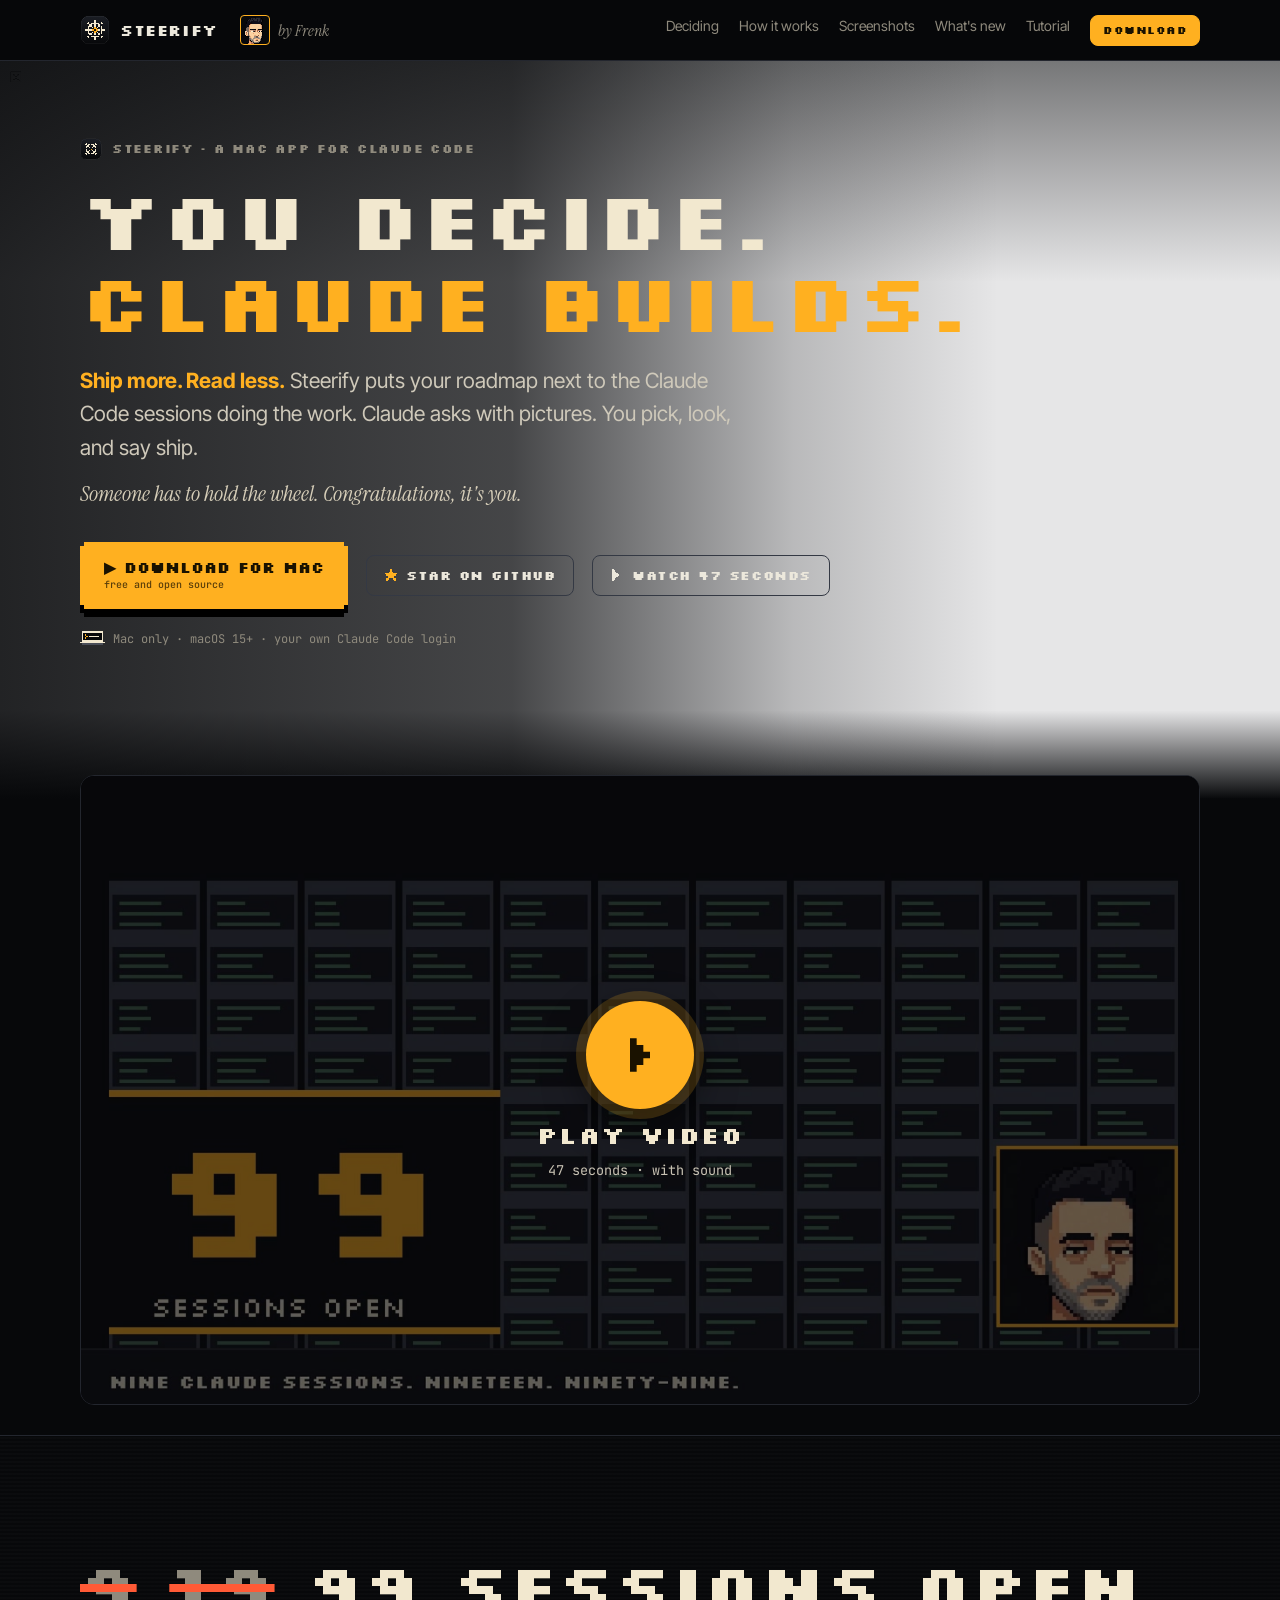
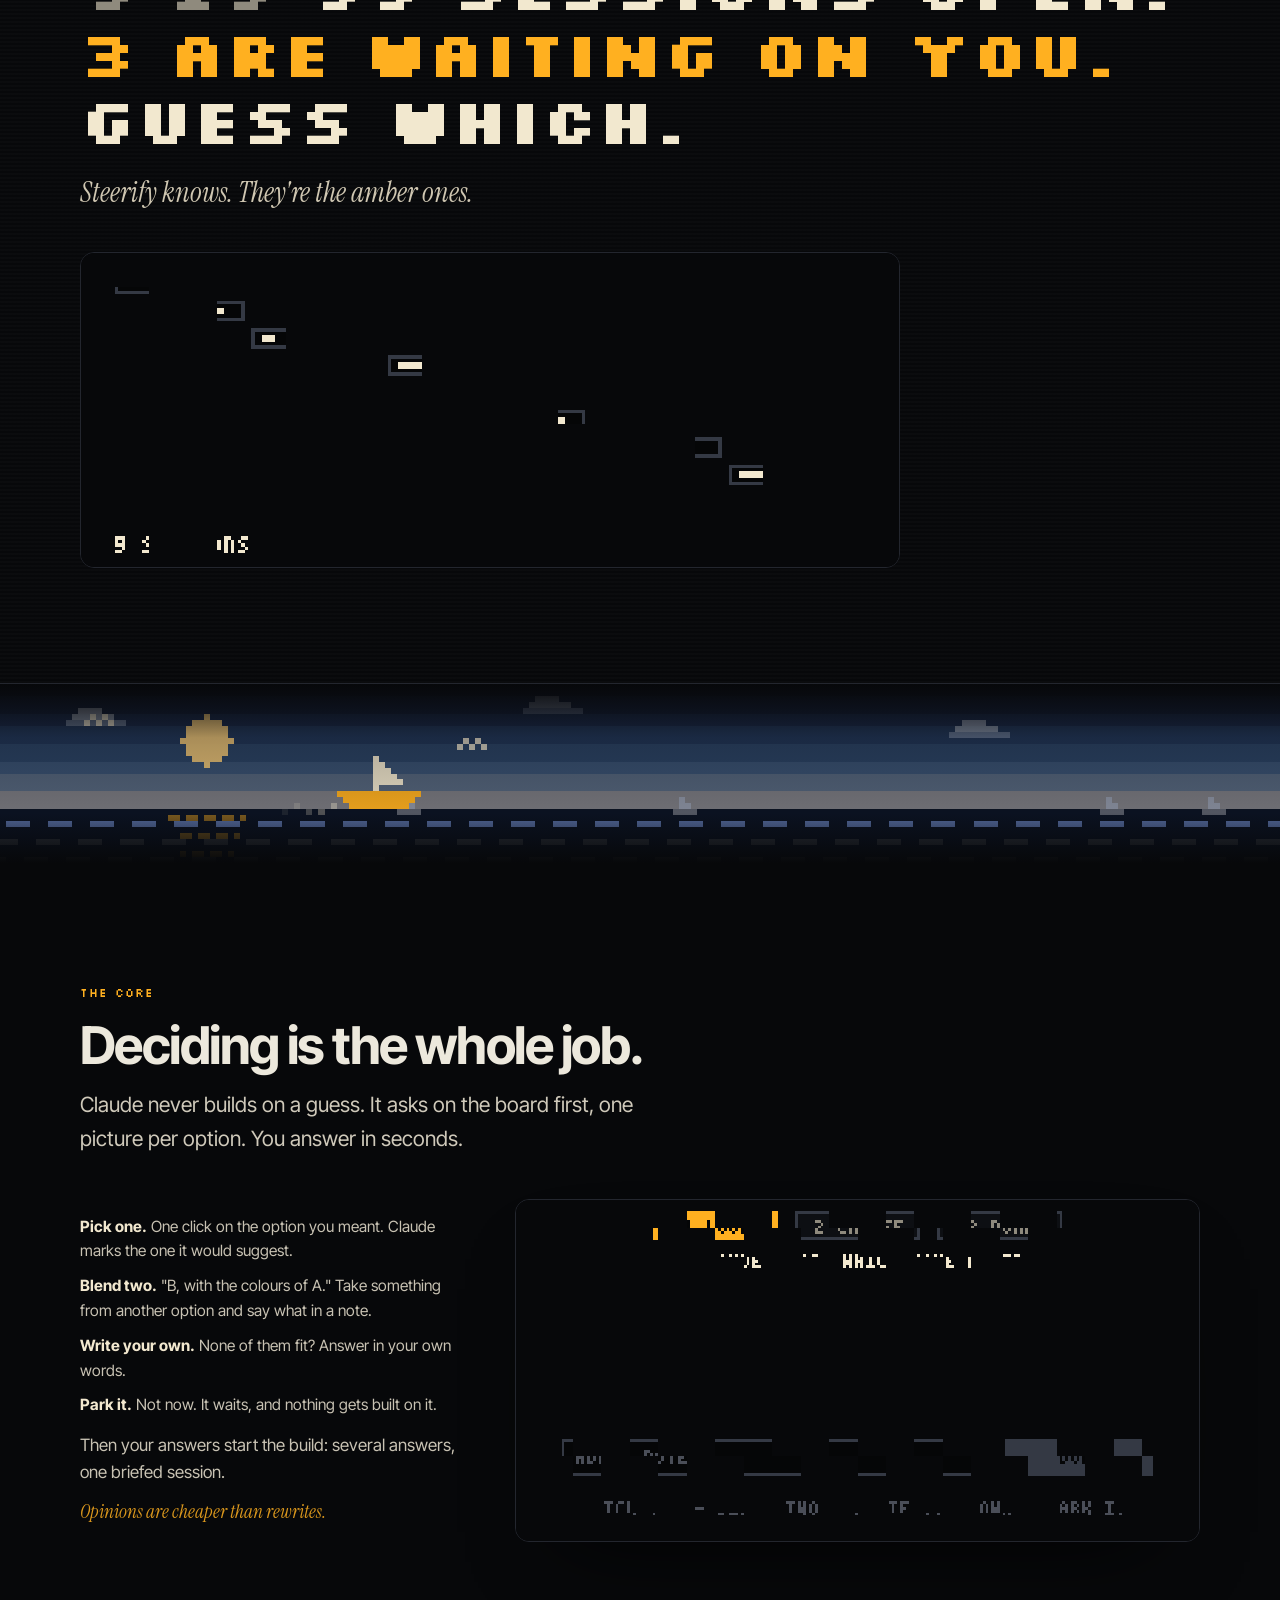
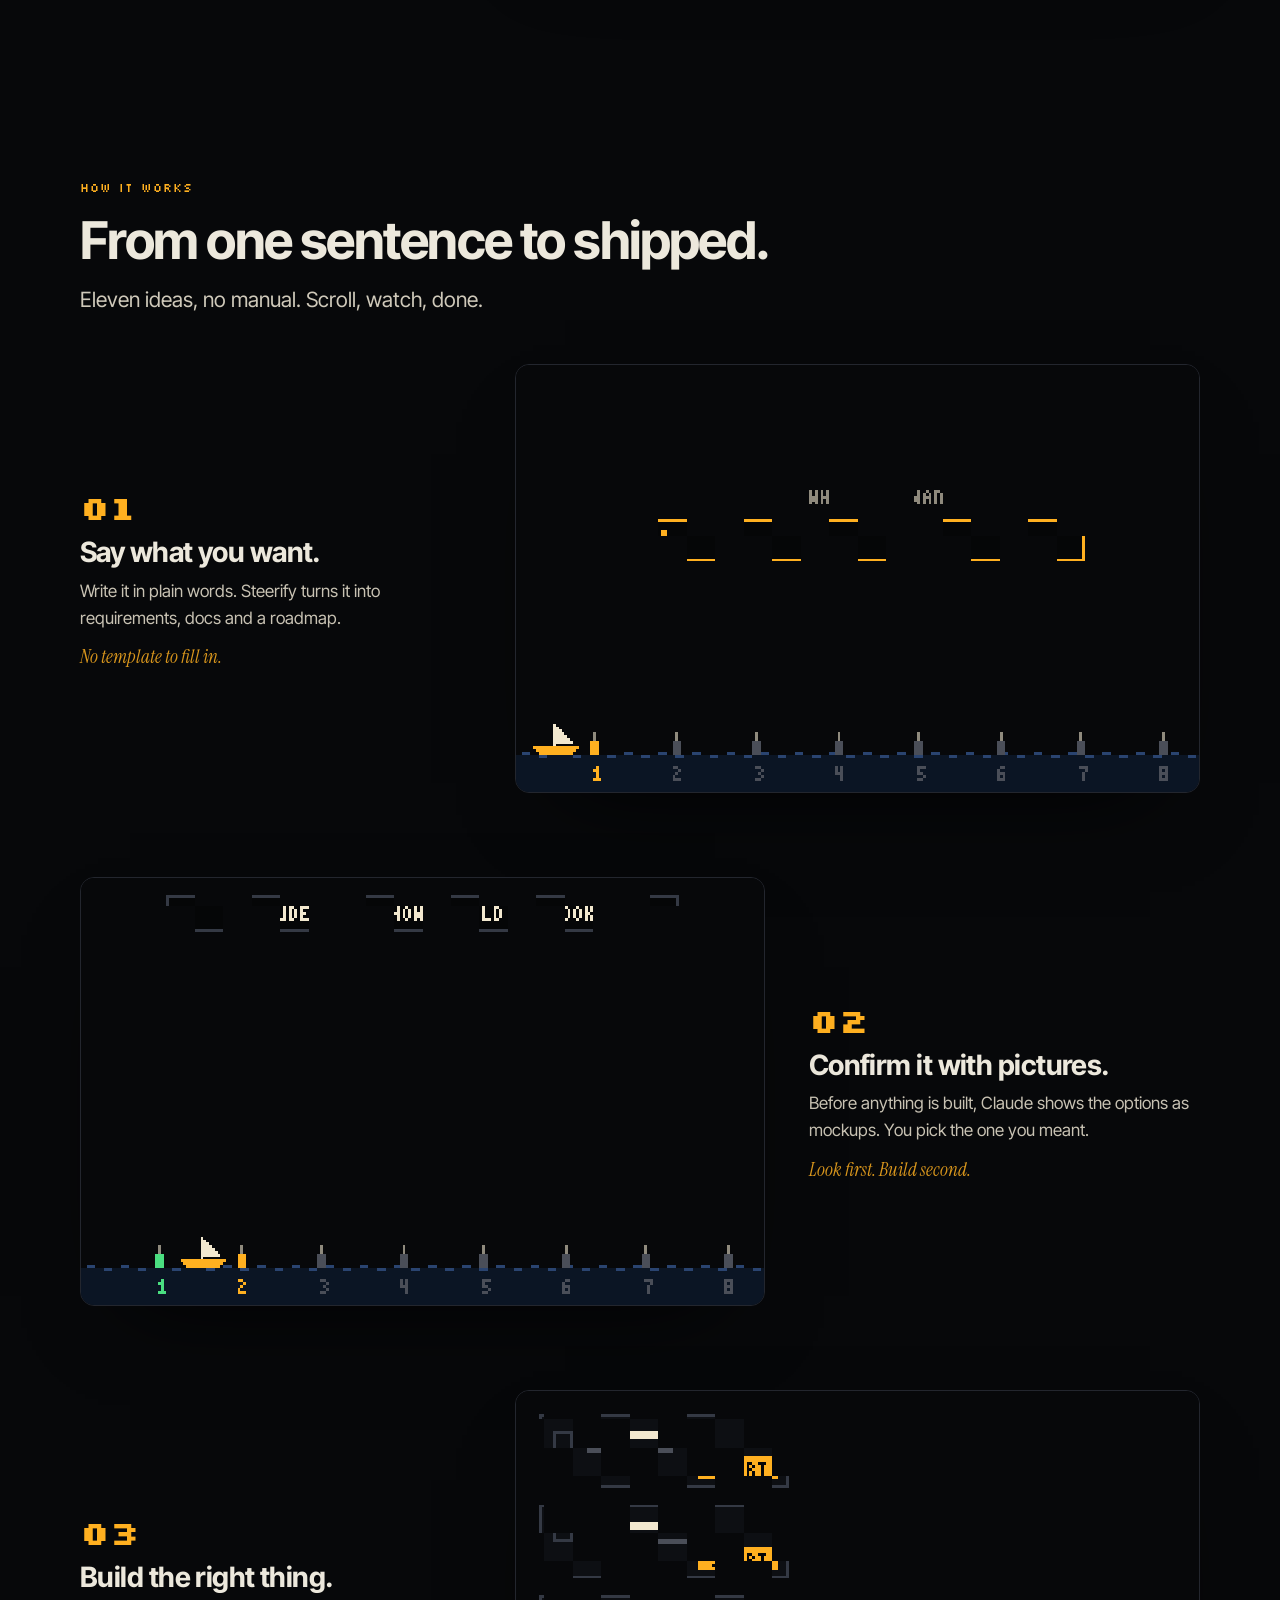
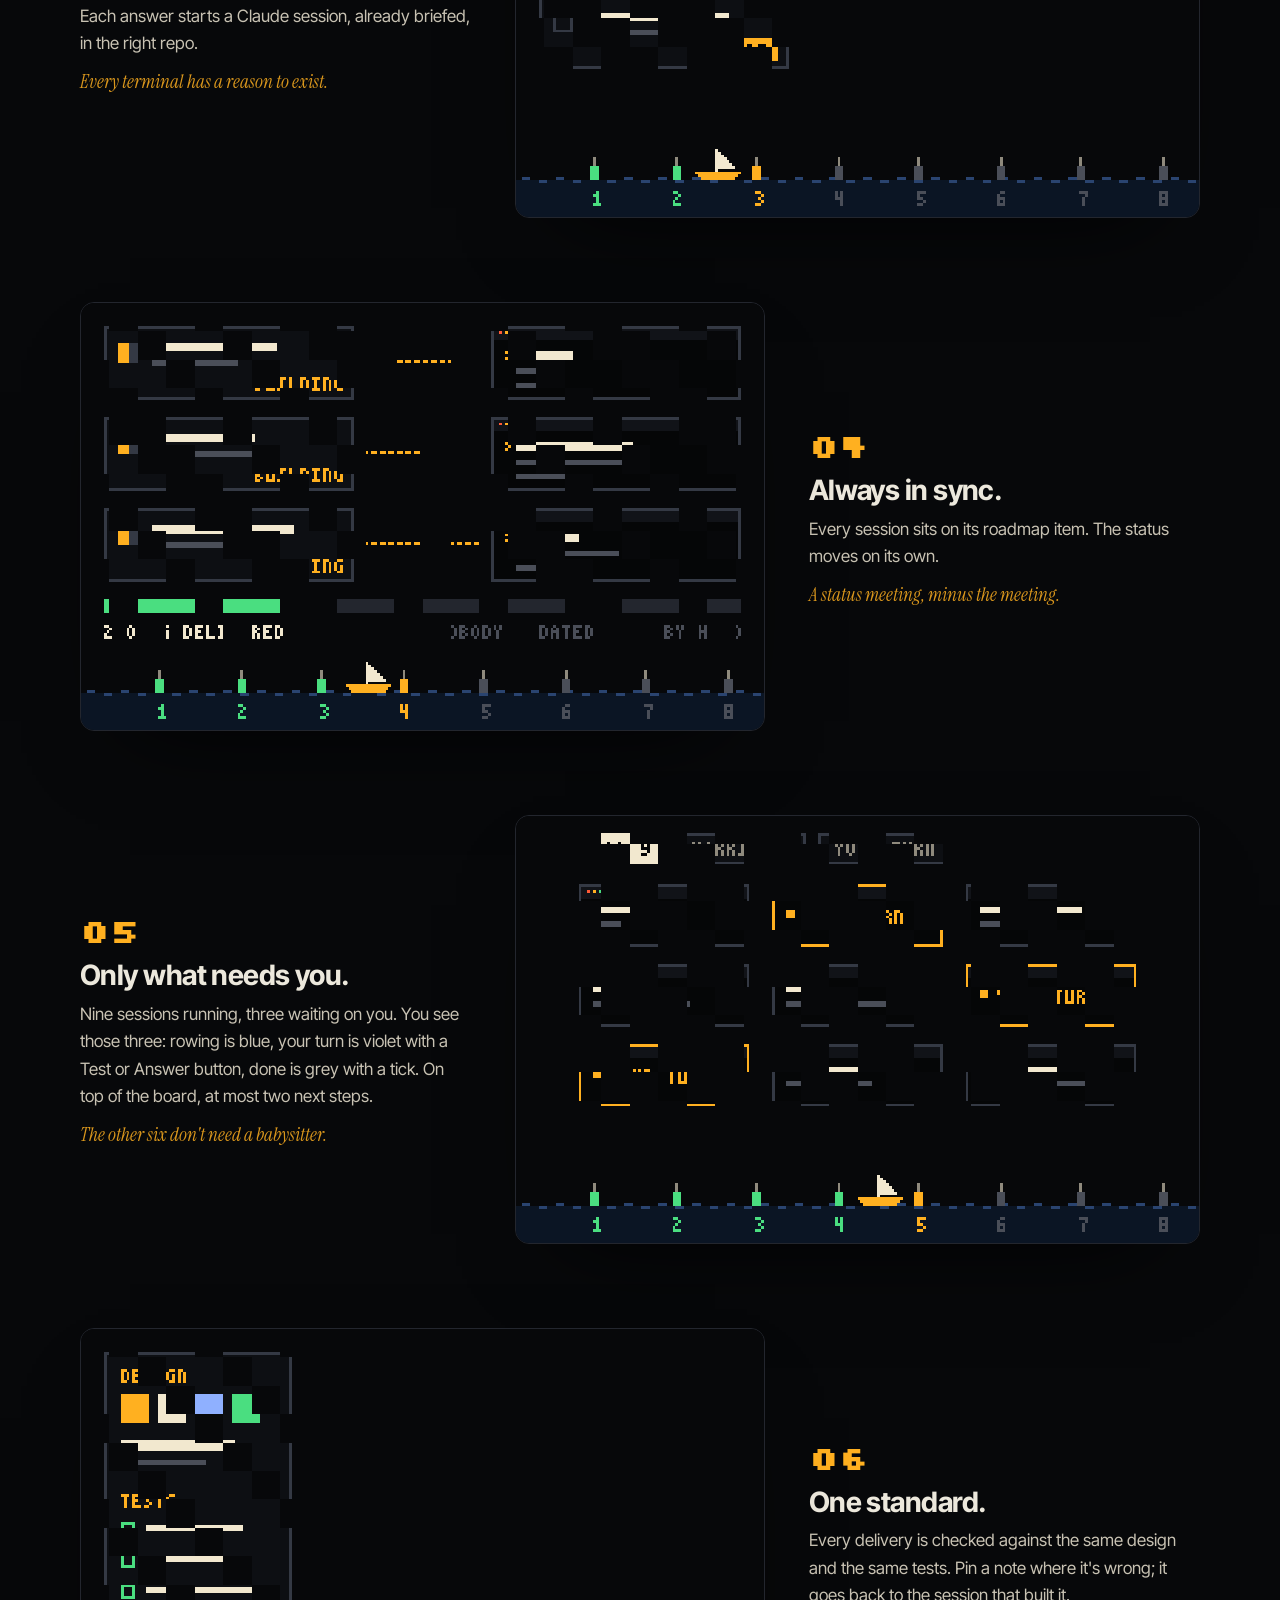
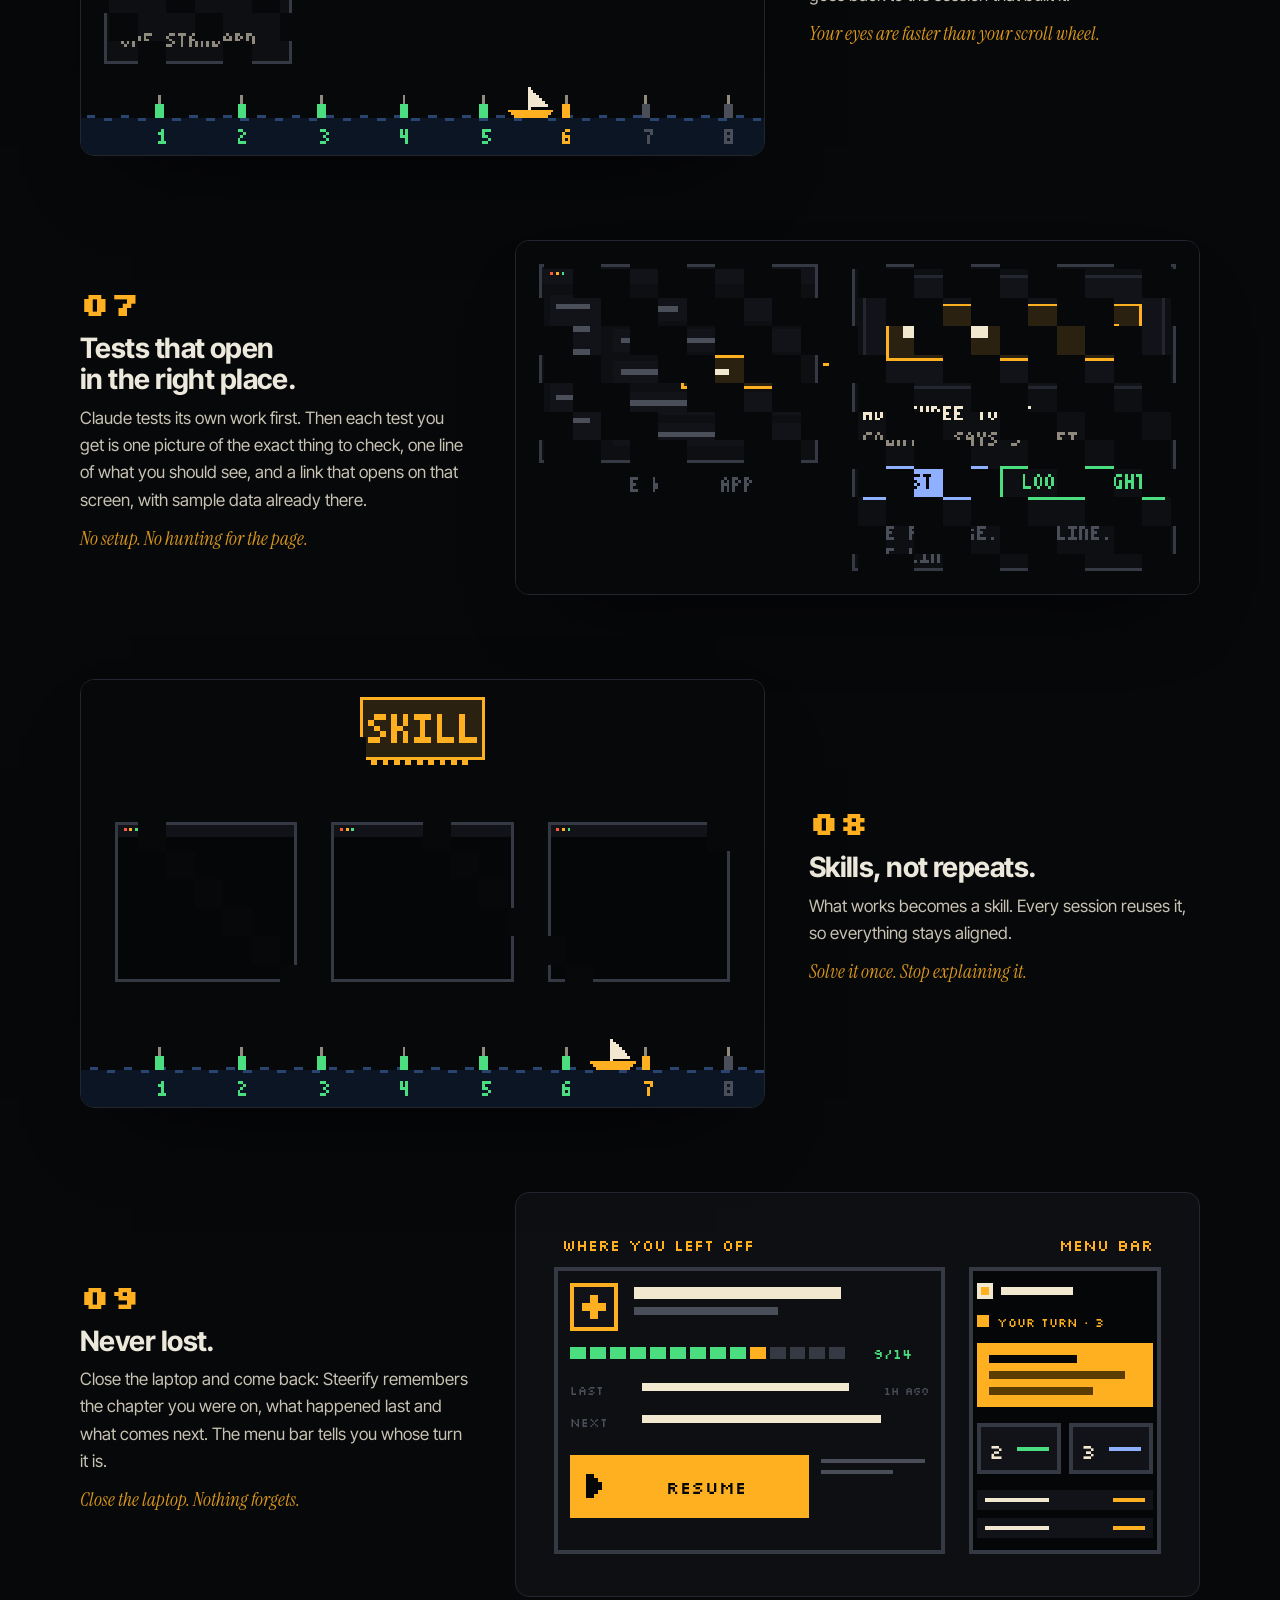
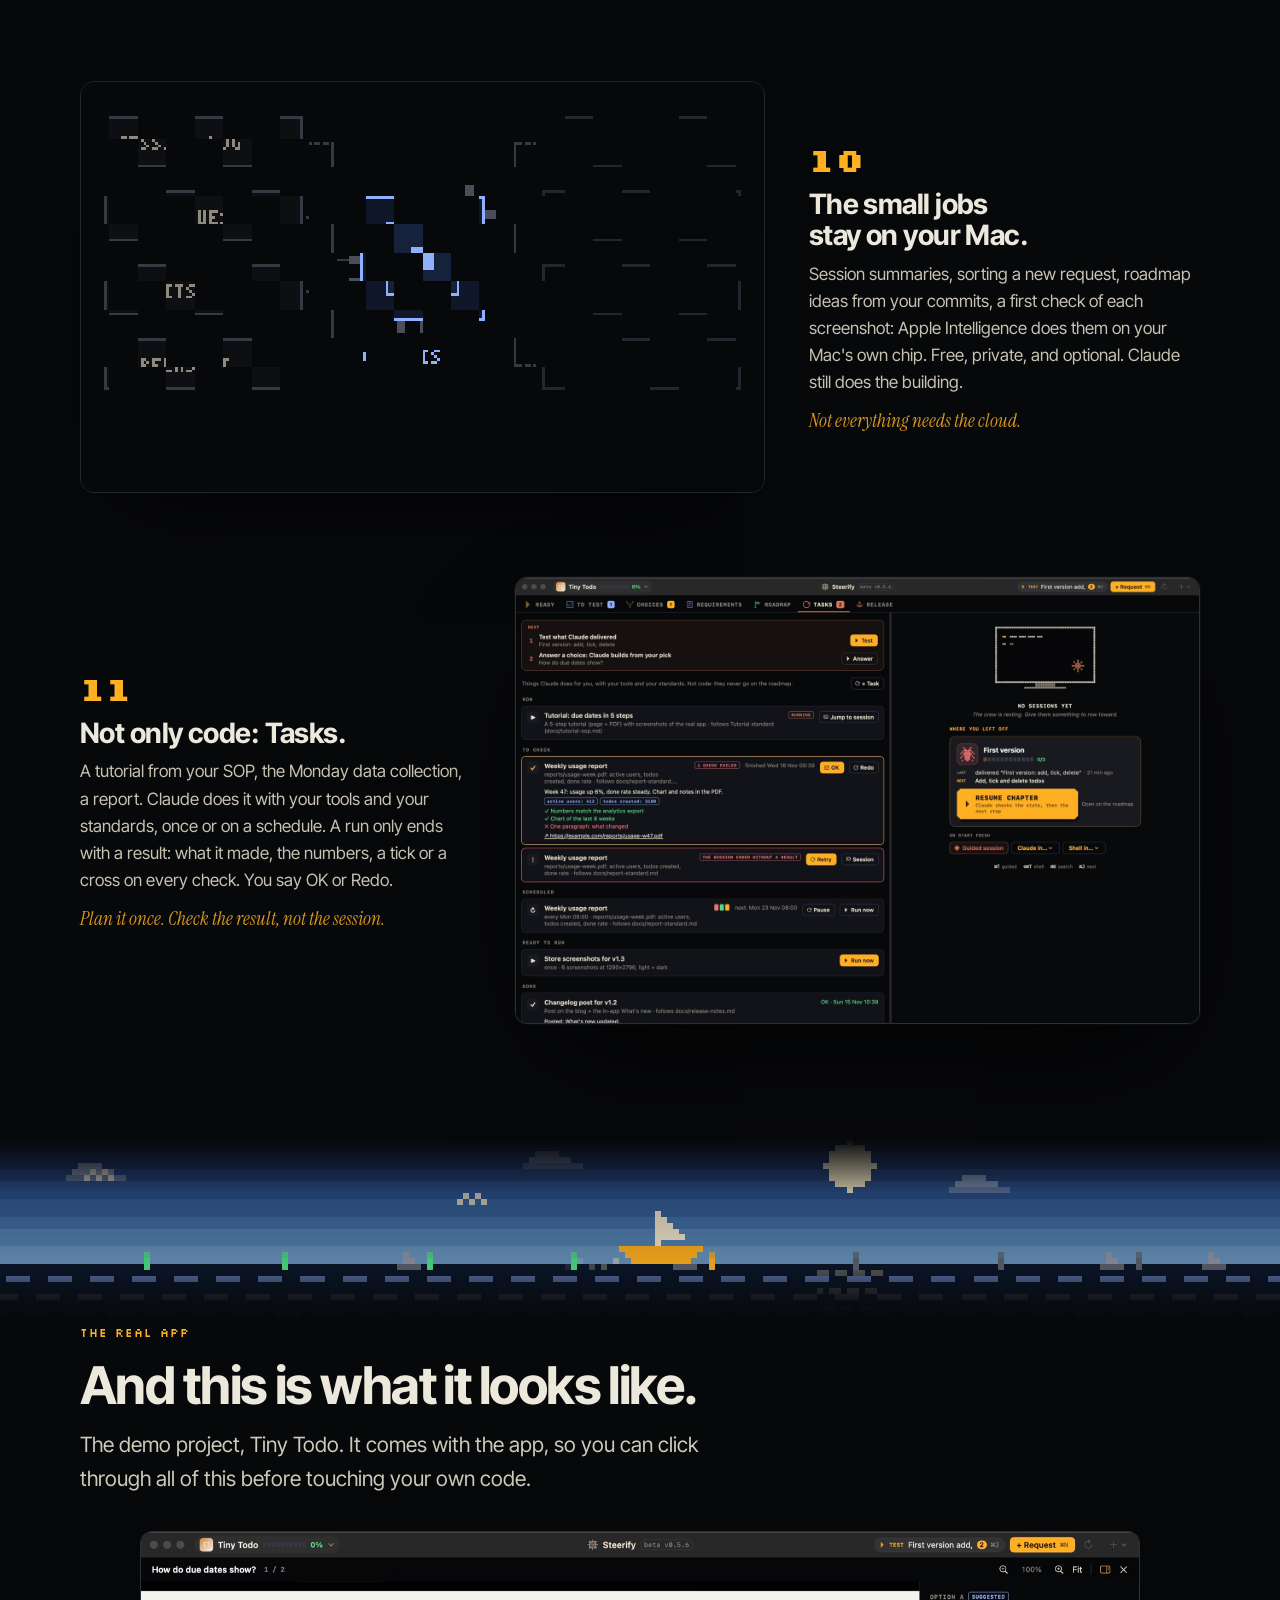
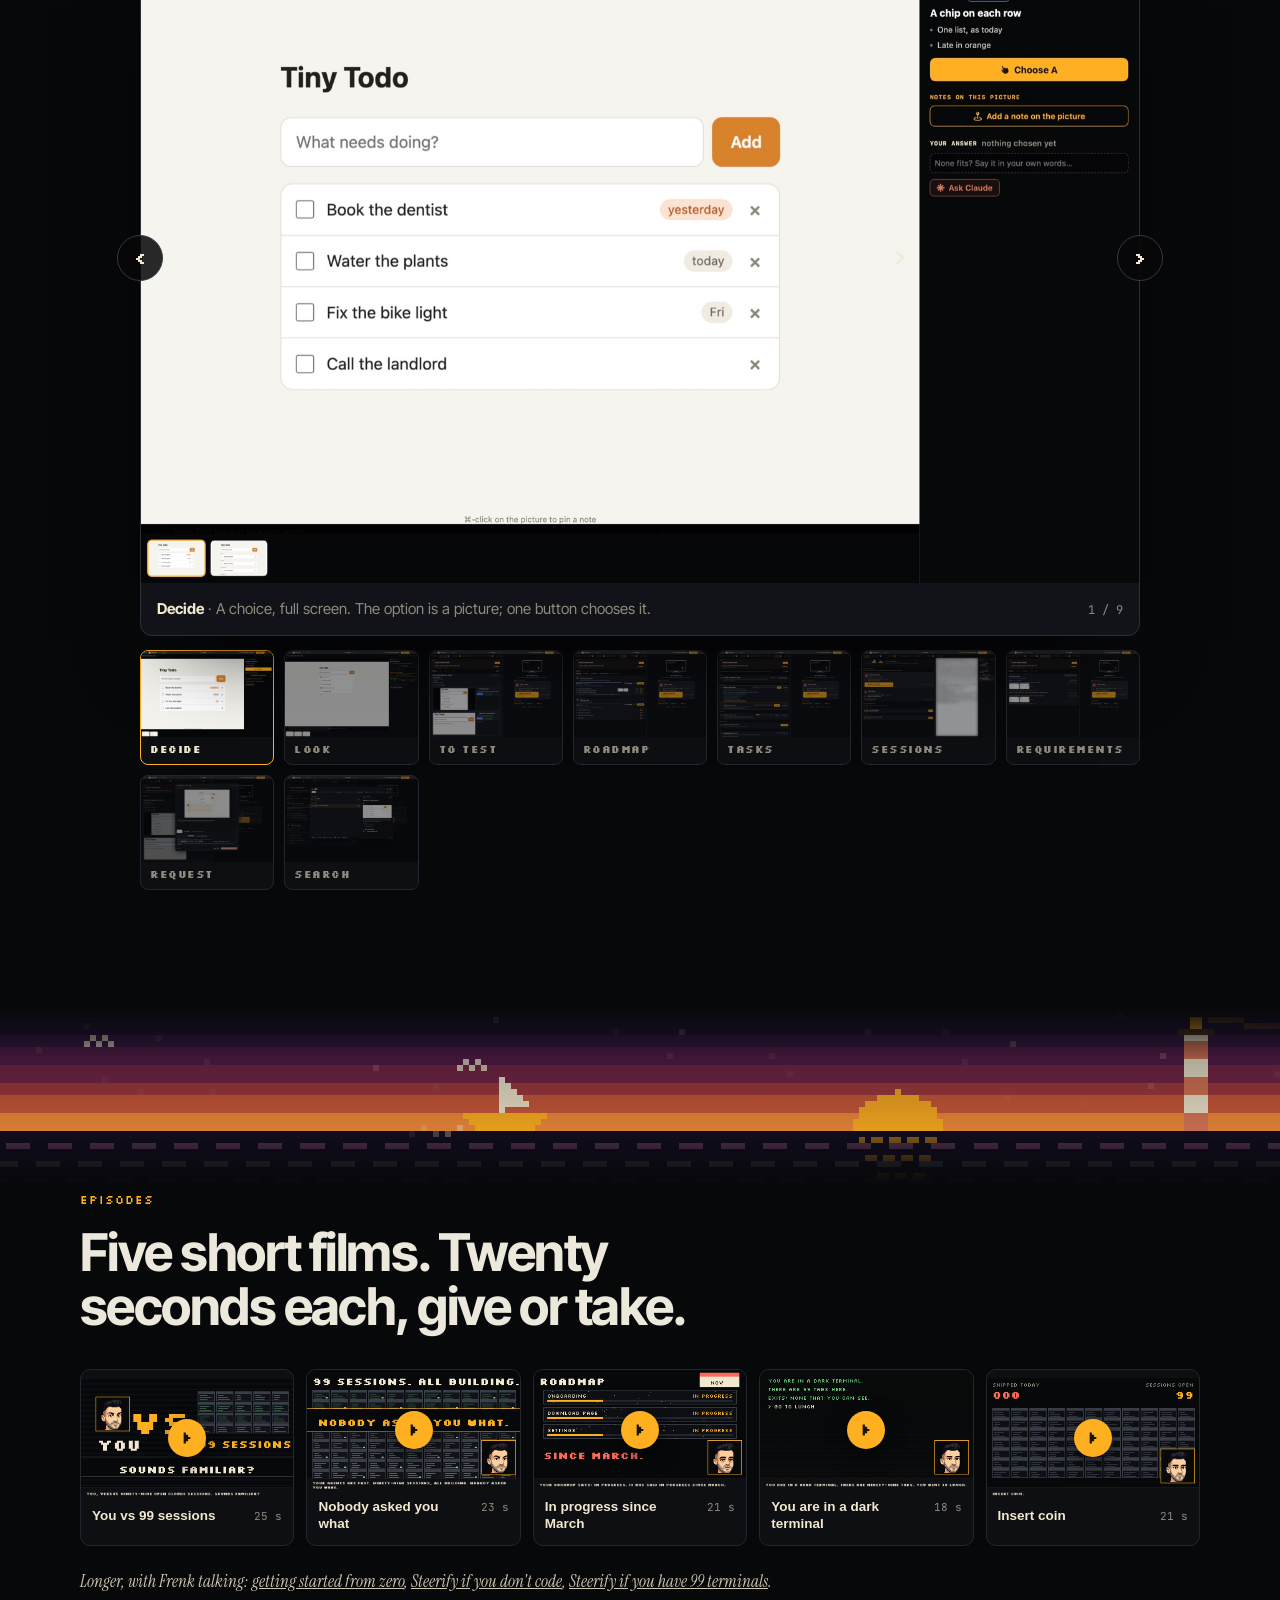
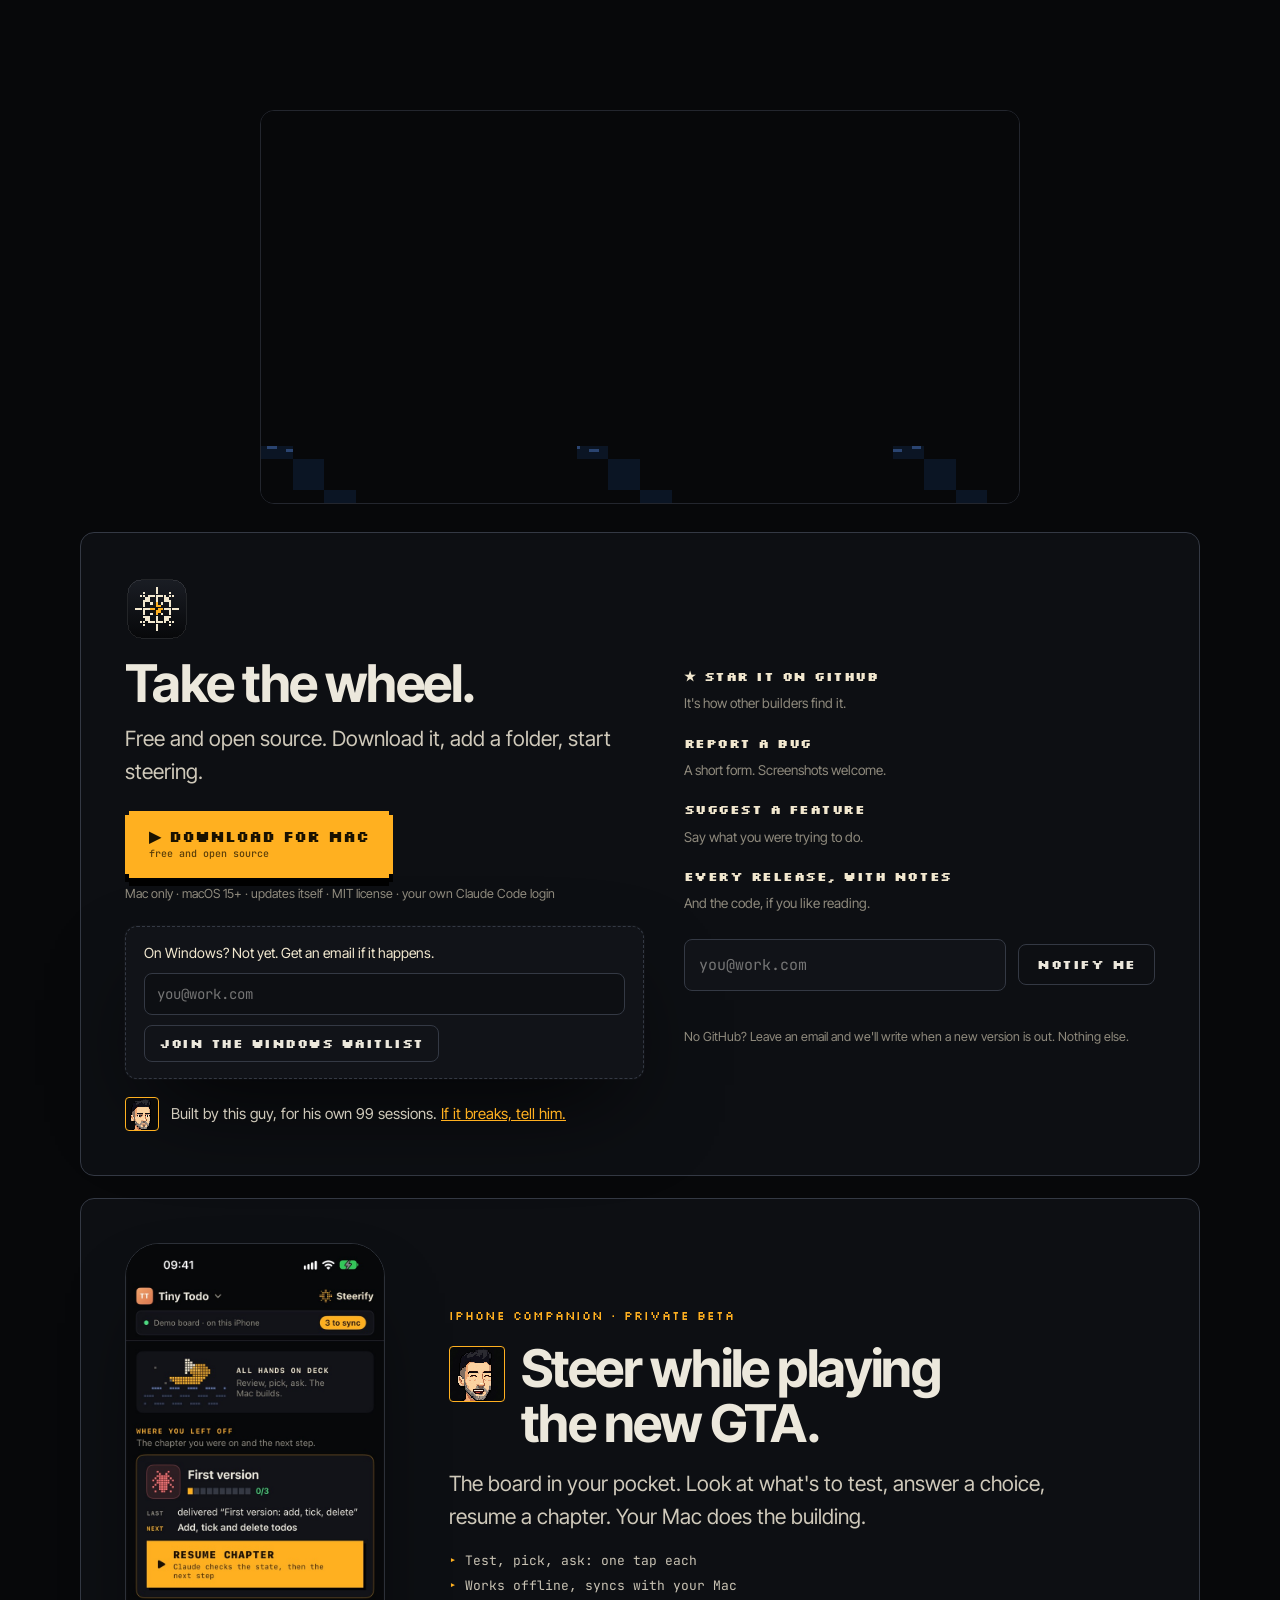
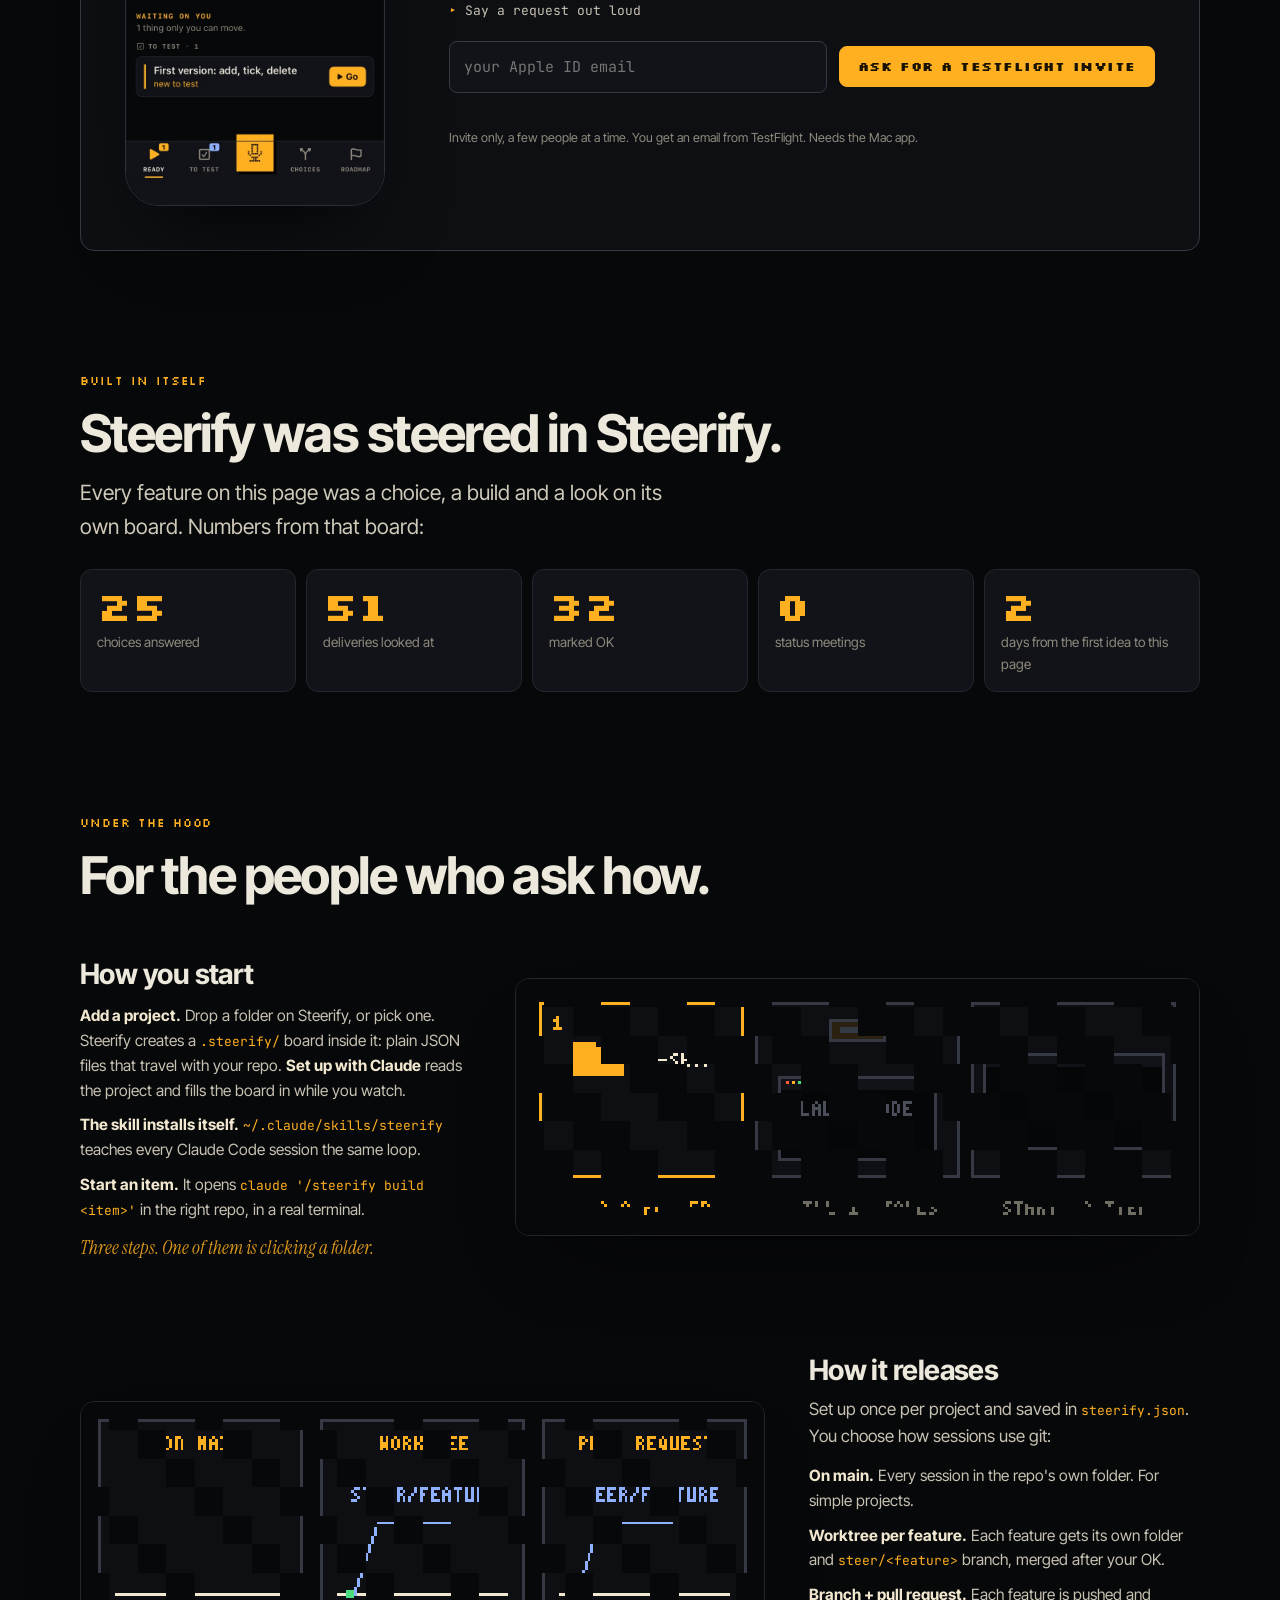
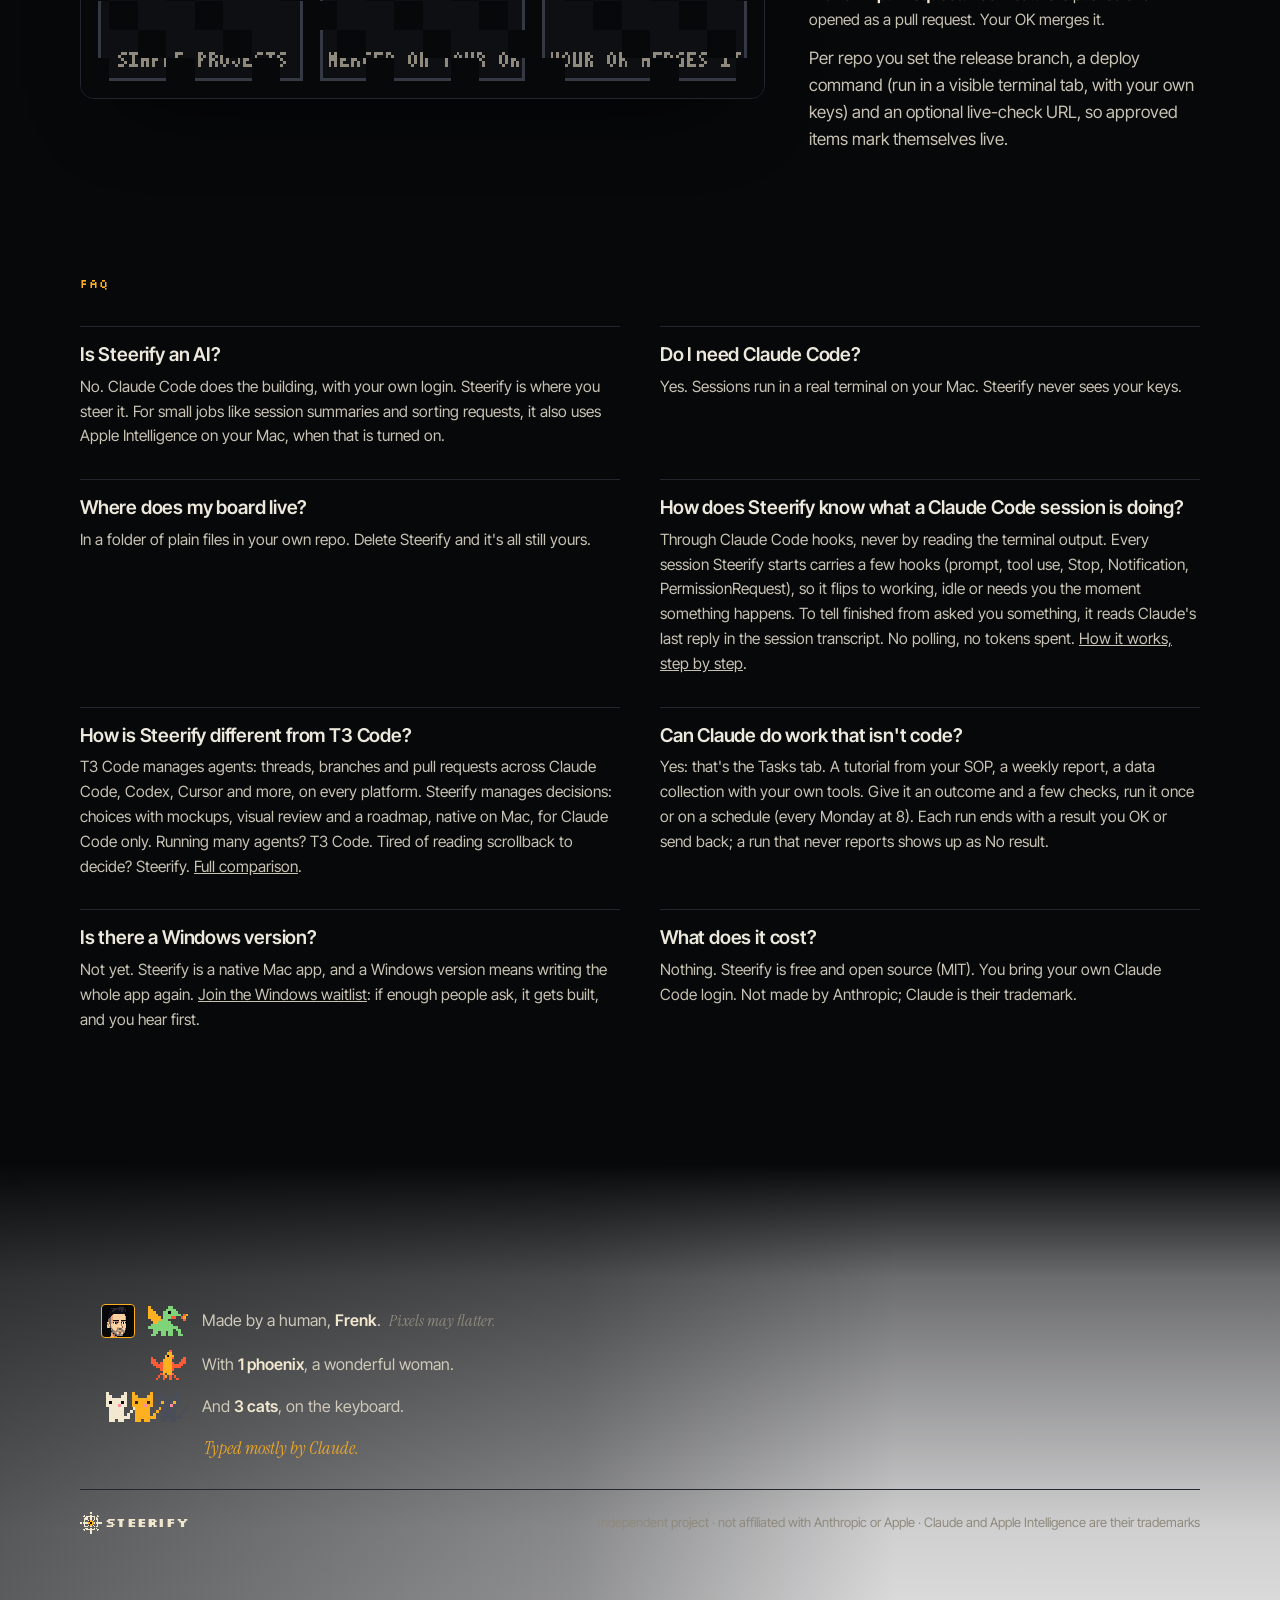
==== site/index.html @ 0689ff8b "Steerify 0.5.8 (sync 1fd9e96)" ====
<!doctype html>
<html lang="en">
<head>
<meta charset="utf-8">
<meta name="viewport" content="width=device-width, initial-scale=1, viewport-fit=cover">
<title>Steerify · You decide. Claude builds. A Mac app for steering Claude Code</title>
<meta name="description" content="Steerify is a native Mac app for steering Claude Code across your projects: choices with mockups, visual review of finished work and a roadmap, next to the sessions doing the work. Ship more, read less.">
<link rel="canonical" href="https://steerify.dev/">
<meta name="robots" content="index, follow, max-image-preview:large">
<meta name="theme-color" content="#0d0f12">
<meta name="author" content="Frenk">
<link rel="icon" type="image/png" sizes="32x32" href="/assets/icons/favicon-32.png">
<link rel="apple-touch-icon" href="/assets/icons/apple-touch-icon.png">
<link rel="alternate" type="text/plain" title="LLM summary" href="/llms.txt">
<meta property="og:type" content="website">
<meta property="og:site_name" content="Steerify">
<meta property="og:url" content="https://steerify.dev/">
<meta property="og:title" content="Steerify · You decide. Claude builds. A Mac app for steering Claude Code">
<meta property="og:description" content="Steerify is a native Mac app for steering Claude Code across your projects: choices with mockups, visual review of finished work and a roadmap, next to the sessions doing the work. Ship more, read less.">
<meta property="og:image" content="https://steerify.dev/assets/og-3.jpg">
<meta property="og:image:type" content="image/jpeg">
<meta property="og:image:width" content="1200">
<meta property="og:image:height" content="630">
<meta property="og:image:alt" content="Steerify: 99 sessions open, 3 waiting on you. You decide. Claude builds. A free Mac app for steering Claude Code.">
<meta name="twitter:card" content="summary_large_image">
<meta name="twitter:title" content="Steerify · You decide. Claude builds. A Mac app for steering Claude Code">
<meta name="twitter:description" content="Steerify is a native Mac app for steering Claude Code across your projects: choices with mockups, visual review of finished work and a roadmap, next to the sessions doing the work. Ship more, read less.">
<meta name="twitter:image" content="https://steerify.dev/assets/og-3.jpg">
<meta name="twitter:image:alt" content="Steerify: 99 sessions open, 3 waiting on you. You decide. Claude builds. A free Mac app for steering Claude Code.">
<script type="application/ld+json">{"@context":"https://schema.org","@graph":[{"@type":"WebSite","@id":"https://steerify.dev/#site","name":"Steerify","url":"https://steerify.dev/","inLanguage":"en","publisher":{"@type":"Person","name":"Frenk"}},{"@type":"SoftwareApplication","@id":"https://steerify.dev/#app","name":"Steerify","url":"https://steerify.dev/","applicationCategory":"DeveloperApplication","applicationSubCategory":"AI coding tool","operatingSystem":"macOS 15 or later","softwareVersion":"0.5.6","releaseNotes":"https://steerify.dev/releases.html","image":"https://steerify.dev/assets/og-3.jpg","screenshot":"https://steerify.dev/assets/shots/hero-now.jpg","description":"Steerify is a native Mac app for steering Claude Code across projects. It keeps a steering board (choices with mockups, visual review of finished work, requirements and a roadmap) next to the Claude Code terminal sessions doing the work. Claude asks, builds and delivers on the board; you choose, look and approve, and approved work ships in one click.","featureList":["Every roadmap item starts its own briefed Claude Code session in the right repo","Choices with a mockup per option, answered with one click","Visual review: finished work arrives as pictures, with notes pinned on the picture","Session status from Claude Code hooks: working, waiting on you, idle","Release tab: approved work is committed, pushed and deployed by the session that built it","Steerify MCP server so Claude updates the board directly","Tasks: non-code work Claude does on a schedule (tutorials, reports, data collection), each run ending in a result you check","Multi-project: every project's board lives in its own git repo","Updates itself: new versions download in the background, one click to restart"],"offers":{"@type":"Offer","price":"0","priceCurrency":"EUR","availability":"https://schema.org/InStock","description":"Free and open source (MIT)"},"creator":{"@type":"Person","name":"Frenk"}},{"@type":"FAQPage","@id":"https://steerify.dev/#faq","mainEntity":[{"@type":"Question","name":"Is Steerify an AI?","acceptedAnswer":{"@type":"Answer","text":"No. Claude Code does the building, with your own login. Steerify is where you steer it. For small jobs like session summaries and sorting requests, it also uses Apple Intelligence on your Mac, when that is turned on."}},{"@type":"Question","name":"Do I need Claude Code?","acceptedAnswer":{"@type":"Answer","text":"Yes. Sessions run in a real terminal on your Mac. Steerify never sees your keys."}},{"@type":"Question","name":"Where does my board live?","acceptedAnswer":{"@type":"Answer","text":"In a folder of plain files in your own repo. Delete Steerify and it's all still yours."}},{"@type":"Question","name":"How does Steerify know what a Claude Code session is doing?","acceptedAnswer":{"@type":"Answer","text":"Through Claude Code hooks, never by reading the terminal output. Every session Steerify starts carries a few hooks (prompt, tool use, Stop, Notification, PermissionRequest), so it flips to working, idle or needs you the moment something happens. To tell finished from asked you something, it reads Claude's last reply in the session transcript. No polling, no tokens spent."}},{"@type":"Question","name":"How is Steerify different from T3 Code?","acceptedAnswer":{"@type":"Answer","text":"T3 Code manages agents: threads, branches and pull requests across Claude Code, Codex, Cursor and more, on every platform. Steerify manages decisions: choices with mockups, visual review and a roadmap, native on Mac, for Claude Code only. Running many agents? T3 Code. Tired of reading scrollback to decide? Steerify. Full comparison: https://steerify.dev/t3-code-alternative.html"}},{"@type":"Question","name":"Can Claude do work that isn't code?","acceptedAnswer":{"@type":"Answer","text":"Yes: that's the Tasks tab. A tutorial from your SOP, a weekly report, a data collection with your own tools. Give it an outcome and a few checks, run it once or on a schedule. Each run ends with a result you OK or send back; a run that never reports shows up as No result."}},{"@type":"Question","name":"What does it cost?","acceptedAnswer":{"@type":"Answer","text":"Nothing. Steerify is free and open source (MIT). You bring your own Claude Code login. Not made by Anthropic; Claude is their trademark."}},{"@type":"Question","name":"Is there a Windows version?","acceptedAnswer":{"@type":"Answer","text":"Not yet. Steerify is a native Mac app, and a Windows version means writing the whole app again. Leave your email on the Windows waitlist at https://steerify.dev/#windows: if enough people ask, it gets built, and you hear first."}}]}]}</script>
<link rel="preconnect" href="https://fonts.googleapis.com">
<link rel="stylesheet" href="https://fonts.googleapis.com/css2?family=Silkscreen:wght@400;700&family=Instrument+Serif:ital@1&family=Inter+Tight:wght@400;500;600;700&family=JetBrains+Mono:wght@400;500&display=swap">
<link rel="stylesheet" href="assets/site.css?v=15">
<link rel="stylesheet" href="assets/story.css?v=16">
<script src="assets/brand.js?v=10" defer></script>
<script src="assets/infographics.js?v=8" defer></script>
<script src="assets/story.js?v=10" defer></script>
<script src="assets/beta.js?v=16" defer></script>
<script src="assets/videos.js?v=4" defer></script>
<script src="assets/gallery.js?v=1" defer></script>
<script src="assets/github.js?v=2" defer></script>
<script src="assets/harbour.js?v=2" defer></script>
</head>
<body>

<header class="nav">
  <div class="wrap">
    <a class="brand" href="#top"><span data-wheel="tile"></span><b>STEERIFY</b></a>
    <span class="by" title="Made by a human"><span class="me me-live" role="img" aria-label="Frenk, in pixels, reacting"></span><i>by Frenk</i></span>
    <nav>
      <a href="#decide">Deciding</a>
      <a href="#how">How it works</a>
      <a href="#real">Screenshots</a>
      <a href="releases.html">What's new</a>
      <a href="tutorial.html">Tutorial</a>
      <a class="btn sm amber" href="#get">Download</a>
    </nav>
  </div>
</header>

<main id="top">
  <section class="hero2">
    <div class="wrap">
      <p class="kicker"><span data-wheel="tile"></span>STEERIFY · A MAC APP FOR CLAUDE CODE</p>
      <h1>You decide.<br><em>Claude builds.</em><span class="sr"> Steerify, a Mac app for steering Claude Code.</span></h1>
      <p class="lead"><b class="hl">Ship more. Read less.</b> Steerify puts your roadmap next to the Claude Code sessions doing the work. Claude asks with pictures. You pick, look, and say ship.</p>
      <p class="aside">Someone has to hold the wheel. Congratulations, it's you.</p>
      <div class="ctas">
        <a class="px" data-dl href="https://github.com/thisfiore/steerify-release/releases">▶ DOWNLOAD FOR MAC<small data-dl-meta>free and open source</small></a>
        <a class="btn" href="https://github.com/thisfiore/steerify-release" rel="noopener"><span class="starpix" data-pix="star"></span>Star on GitHub<b data-stars hidden></b></a>
        <button class="btn" type="button" data-watch><span data-icon="play"></span>Watch 47 seconds</button>
      </div>
      <p class="meta"><span class="maconly" data-pix="laptop"></span>Mac only · macOS 15+ · your own Claude Code login</p>
    </div>
    <div class="wrap">
      <div class="herovid" data-herovid="fast-cut">
        <video muted loop playsinline preload="metadata" poster="videos/posters/fast-cut.jpg" aria-label="Steerify in 47 seconds: 99 sessions open, then the real app on its demo project"></video>
        <button type="button" class="hv-play" data-play aria-label="Play the video with sound, 47 seconds"><span class="hv-ico"></span><b>PLAY VIDEO</b><i>47 seconds · with sound</i></button>
        <div class="hv-end" hidden>
          <p><i>UP NEXT</i><b data-next-title></b><span data-count></span></p>
          <div class="hv-row"><button type="button" class="px" data-next>▶ PLAY NEXT</button><button type="button" class="btn" data-replay>Replay</button><a class="btn amber" href="#get">Download for Mac</a></div>
        </div>
      </div>
    </div>
  </section>

  <section class="problem">
    <div class="wrap">
      <p class="big"><s>9</s> <s>19</s> 99 SESSIONS OPEN.<br><em>3 ARE WAITING ON YOU.</em><br>GUESS WHICH.</p>
      <p class="aside">Steerify knows. They're the amber ones.</p>
      <div class="st-crowd" data-scene="crowd"></div>
    </div>
  </section>

  <section id="decide">
    <div class="wrap">
      <span class="eyebrow">The core</span>
      <h2 style="margin-top:14px">Deciding is the whole job.</h2>
      <p class="lead" style="margin-top:14px">Claude never builds on a guess. It asks on the board first, one picture per option. You answer in seconds.</p>
      <div class="mv" style="margin-top:44px">
        <div>
          <ul class="tech" style="margin-top:0">
            <li><b>Pick one.</b> One click on the option you meant. Claude marks the one it would suggest.</li>
            <li><b>Blend two.</b> "B, with the colours of A." Take something from another option and say what in a note.</li>
            <li><b>Write your own.</b> None of them fit? Answer in your own words.</li>
            <li><b>Park it.</b> Not now. It waits, and nothing gets built on it.</li>
          </ul>
          <p style="margin-top:14px">Then your answers start the build: several answers, one briefed session.</p>
          <p class="aside">Opinions are cheaper than rewrites.</p>
        </div>
        <div data-scene="decide"></div>
      </div>
    </div>
  </section>

  <section id="how">
    <div class="wrap">
      <span class="eyebrow">How it works</span>
      <h2 style="margin-top:14px">From one sentence to shipped.</h2>
      <p class="lead" style="margin-top:14px">Eleven ideas, no manual. Scroll, watch, done.</p>
      <div class="moves">
        <div class="mv">
          <div><span class="num">01</span><h3>Say what you want.</h3><p>Write it in plain words. Steerify turns it into requirements, docs and a roadmap.</p><p class="aside">No template to fill in.</p></div>
          <div data-scene="0"></div>
        </div>
        <div class="mv flip">
          <div><span class="num">02</span><h3>Confirm it with pictures.</h3><p>Before anything is built, Claude shows the options as mockups. You pick the one you meant.</p><p class="aside">Look first. Build second.</p></div>
          <div data-scene="1"></div>
        </div>
        <div class="mv">
          <div><span class="num">03</span><h3>Build the right thing.</h3><p>Each answer starts a Claude session, already briefed, in the right repo.</p><p class="aside">Every terminal has a reason to exist.</p></div>
          <div data-scene="2"></div>
        </div>
        <div class="mv flip">
          <div><span class="num">04</span><h3>Always in sync.</h3><p>Every session sits on its roadmap item. The status moves on its own.</p><p class="aside">A status meeting, minus the meeting.</p></div>
          <div data-scene="3"></div>
        </div>
        <div class="mv">
          <div><span class="num">05</span><h3>Only what needs you.</h3><p>Nine sessions running, three waiting on you. You see those three: rowing is blue, your turn is violet with a Test or Answer button, done is grey with a tick. On top of the board, at most two next steps.</p><p class="aside">The other six don't need a babysitter.</p></div>
          <div data-scene="4"></div>
        </div>
        <div class="mv flip">
          <div><span class="num">06</span><h3>One standard.</h3><p>Every delivery is checked against the same design and the same tests. Pin a note where it's wrong; it goes back to the session that built it.</p><p class="aside">Your eyes are faster than your scroll wheel.</p></div>
          <div data-scene="5"></div>
        </div>
        <div class="mv">
          <div><span class="num">07</span><h3>Tests that open in the right place.</h3><p>Claude tests its own work first. Then each test you get is one picture of the exact thing to check, one line of what you should see, and a link that opens on that screen, with sample data already there.</p><p class="aside">No setup. No hunting for the page.</p></div>
          <div data-scene="focus"></div>
        </div>
        <div class="mv flip">
          <div><span class="num">08</span><h3>Skills, not repeats.</h3><p>What works becomes a skill. Every session reuses it, so everything stays aligned.</p><p class="aside">Solve it once. Stop explaining it.</p></div>
          <div data-scene="6"></div>
        </div>
        <div class="mv" id="lost">
          <div><span class="num">09</span><h3>Never lost.</h3><p>Close the laptop and come back: Steerify remembers the chapter you were on, what happened last and what comes next. The menu bar tells you whose turn it is.</p><p class="aside">Close the laptop. Nothing forgets.</p></div>
          <div class="info" data-info="leftoff" role="img" aria-label="A chapter card with progress, last and next steps and a Resume button, next to the menu bar panel saying your turn"></div>
        </div>
        <div class="mv flip" id="mac">
          <div><span class="num">10</span><h3>The small jobs stay on your Mac.</h3><p>Session summaries, sorting a new request, roadmap ideas from your commits, a first check of each screenshot: Apple Intelligence does them on your Mac's own chip. Free, private, and optional. Claude still does the building.</p><p class="aside">Not everything needs the cloud.</p></div>
          <div data-scene="mac"></div>
        </div>
        <div class="mv" id="tasks">
          <div><span class="num">11</span><h3>Not only code: Tasks.</h3><p>A tutorial from your SOP, the Monday data collection, a report. Claude does it with your tools and your standards, once or on a schedule. A run only ends with a result: what it made, the numbers, a tick or a cross on every check. You say OK or Redo.</p><p class="aside">Plan it once. Check the result, not the session.</p></div>
          <figure class="shot"><img src="assets/shots/demo/web/tasks.jpg" width="1600" height="1043" alt="The Tasks tab: a running tutorial, a weekly report to check with its numbers and one failed check, a run with no result, the schedule with its run history" loading="lazy"></figure>
        </div>
      </div>
    </div>
  </section>

  <section id="real" style="padding-top:0">
    <div class="wrap">
      <span class="eyebrow">The real app</span>
      <h2 style="margin-top:14px">And this is what it looks like.</h2>
      <p class="lead" style="margin-top:14px">The demo project, Tiny Todo. It comes with the app, so you can click through all of this before touching your own code.</p>
      <div class="gal" data-gallery aria-label="Screenshots of the app on the demo project">
        <figure data-label="Decide"><a href="assets/shots/demo/choice-making.png"><img src="assets/shots/demo/web/choice-making.jpg" width="1600" height="1043" alt="A choice opened full screen: the Tiny Todo list with due-date chips, option A suggested, and a Choose A button" loading="lazy"></a><figcaption><span><b>Decide</b> · A choice, full screen. The option is a picture; one button chooses it.</span></figcaption></figure>
        <figure data-label="Look"><a href="assets/shots/demo/test-preview.png"><img src="assets/shots/demo/web/test-preview.jpg" width="1600" height="1043" alt="A delivered test with its picture, a Mark it right button and the verdict buttons OK, Refine, Broken" loading="lazy"></a><figcaption><span><b>Look</b> · One test, one picture. Mark it right, then OK, Refine or Broken.</span></figcaption></figure>
        <figure data-label="To test"><a href="assets/shots/demo/test.png"><img src="assets/shots/demo/web/test.jpg" width="1600" height="1043" alt="The To test tab: a delivery with two tests, each with a picture, Test it and Looks right" loading="lazy"></a><figcaption><span><b>To test</b> · Every delivery with its tests, a picture for each one.</span></figcaption></figure>
        <figure data-label="Roadmap"><a href="assets/shots/demo/roadmap.png"><img src="assets/shots/demo/web/roadmap.jpg" width="1600" height="1043" alt="The roadmap: the Next strip on top, area tags, two chapters with progress, each delivery's pictures and tests on its rows, and a Start button on every item" loading="lazy"></a><figcaption><span><b>Roadmap</b> · Chapters, area tags, each feature with its pictures, a Start on every item.</span></figcaption></figure>
        <figure data-label="Tasks"><a href="assets/shots/demo/tasks.png"><img src="assets/shots/demo/web/tasks.jpg" width="1600" height="1043" alt="The Tasks tab: a running tutorial, a weekly report to check with OK and Redo, a run with no result, a scheduled task with its run history" loading="lazy"></a><figcaption><span><b>Tasks</b> · Work that isn't code, on a schedule. Every run ends with a result to check.</span></figcaption></figure>
        <figure data-label="Sessions"><a href="assets/shots/demo/sessions.png"><img src="assets/shots/demo/web/sessions.jpg" width="1600" height="1043" alt="The Ready tab with where you left off and what waits on you, next to three sessions: one needs you, one rowing, one idle" loading="lazy"></a><figcaption><span><b>Sessions</b> · Rowing in blue, your turn in violet, done in grey. Ready shows where you left off.</span></figcaption></figure>
        <figure data-label="Requirements"><a href="assets/shots/demo/requirements.png"><img src="assets/shots/demo/web/requirements.jpg" width="1600" height="1043" alt="The Requirements tab: three proposed requirements with confirm, edit and later buttons" loading="lazy"></a><figcaption><span><b>Requirements</b> · Claude proposes them. You confirm, edit or park each line.</span></figcaption></figure>
        <figure data-label="Request"><a href="assets/shots/demo/request-mark.png"><img src="assets/shots/demo/web/request-mark.jpg" width="1600" height="1043" alt="The New request sheet: a screenshot with a numbered dot and a marked area, the request text pointing at them, sorted as a refinement and filed under a chapter" loading="lazy"></a><figcaption><span><b>Request</b> · Mark the picture, say what's wrong. Steerify files it as a fix, a feature or a task.</span></figcaption></figure>
        <figure data-label="Search"><a href="assets/shots/demo/search.png"><img src="assets/shots/demo/web/search.jpg" width="1600" height="1043" alt="The search palette: results for "due" grouped by roadmap and choices" loading="lazy"></a><figcaption><span><b>Search</b> · One search across sessions, choices, roadmap and requests.</span></figcaption></figure>
      </div>
    </div>
  </section>

  <section id="watch" style="padding-top:0">
    <div class="wrap">
      <span class="eyebrow">Episodes</span>
      <h2 style="margin-top:14px">Five short films. Twenty seconds each, give or take.</h2>
      <div class="eps">
        <button type="button" class="ep" data-ep="battle" aria-label="Play: You vs 99 sessions, 25 seconds"><span class="ep-i"><img src="videos/posters/battle.jpg" width="1280" height="720" alt="" loading="lazy"></span><span class="ep-t"><b>You vs 99 sessions</b><i>25 s</i></span></button>
        <button type="button" class="ep" data-ep="deciding" aria-label="Play: Nobody asked you what, 23 seconds"><span class="ep-i"><img src="videos/posters/deciding.jpg" width="1280" height="720" alt="" loading="lazy"></span><span class="ep-t"><b>Nobody asked you what</b><i>23 s</i></span></button>
        <button type="button" class="ep" data-ep="in-sync" aria-label="Play: In progress since March, 21 seconds"><span class="ep-i"><img src="videos/posters/in-sync.jpg" width="1280" height="720" alt="" loading="lazy"></span><span class="ep-t"><b>In progress since March</b><i>21 s</i></span></button>
        <button type="button" class="ep" data-ep="never-lost" aria-label="Play: You are in a dark terminal, 18 seconds"><span class="ep-i"><img src="videos/posters/never-lost.jpg" width="1280" height="720" alt="" loading="lazy"></span><span class="ep-t"><b>You are in a dark terminal</b><i>18 s</i></span></button>
        <button type="button" class="ep" data-ep="high-score" aria-label="Play: Insert coin, 21 seconds"><span class="ep-i"><img src="videos/posters/high-score.jpg" width="1280" height="720" alt="" loading="lazy"></span><span class="ep-t"><b>Insert coin</b><i>21 s</i></span></button>
      </div>
      <p class="aside" style="margin-top:22px;font-size:17px">Longer, with Frenk talking: <a href="tutorial.html#start">getting started from zero</a>, <a href="tutorial.html#why-simple">Steerify if you don't code</a>, <a href="tutorial.html#why-pro">Steerify if you have 99 terminals</a>.</p>
    </div>
    <dialog class="epdlg" aria-label="Video player">
      <video controls playsinline></video>
      <p><span></span><button type="button" data-close>CLOSE</button></p>
    </dialog>
  </section>

  <section id="get" style="padding-top:0">
    <div class="wrap">
      <div class="st-fin" data-scene="7" data-h="124" data-strip="0" aria-label="You decide. Claude builds. A boat sails in and five items ship."></div>
      <div class="beta" id="beta">
        <div>
          <span data-wheel="tile"></span>
          <h2>Take the wheel.</h2>
          <p class="lead">Free and open source. Download it, add a folder, start steering.</p>
          <p style="margin-top:22px"><a class="px" data-dl href="https://github.com/thisfiore/steerify-release/releases">▶ DOWNLOAD FOR MAC<small data-dl-meta>free and open source</small></a></p>
          <p class="fine" data-dl-pre hidden>Early build, not notarized by Apple yet. The first time, open it from System Settings → Privacy &amp; Security → Open Anyway.</p>
          <div class="brewbox" data-brew hidden>
            <div class="bb-top"><span>OR WITH HOMEBREW</span><button type="button" class="bb-copy" data-copy="brew tap thisfiore/steerify https://github.com/thisfiore/steerify-release &amp;&amp; brew trust thisfiore/steerify; brew install --cask steerify">COPY</button></div>
            <pre><code><i>$</i> brew tap thisfiore/steerify https://github.com/thisfiore/steerify-release
<i>$</i> brew trust thisfiore/steerify
<i>$</i> brew install --cask steerify</code></pre>
          </div>
          <p class="fine">Mac only · macOS 15+ · updates itself · MIT license · your own Claude Code login</p>
          <form id="win-form" class="beta-form win" data-formspree="mrpqlrrj" data-kind="windows" novalidate>
            <span class="win-l" id="windows">On Windows? Not yet. Get an email if it happens.</span>
            <label class="sr" for="win-email">Your email</label>
            <input id="win-email" type="email" name="email" placeholder="you@work.com" autocomplete="email" required>
            <span class="hp" aria-hidden="true"><input type="text" name="_gotcha" tabindex="-1" autocomplete="off"></span>
            <button class="btn" type="submit">Join the Windows waitlist</button>
            <p class="msg" role="status" aria-live="polite"></p>
          </form>
          <p class="maker"><span class="me" role="img" aria-label="Frenk, in pixels"></span><span>Built by this guy, for his own 99 sessions. <a href="https://github.com/thisfiore/steerify-release/issues">If it breaks, tell him.</a></span></p>
        </div>
        <div>
          <ul class="ghlinks">
            <li><a href="https://github.com/thisfiore/steerify-release" rel="noopener">★ Star it on GitHub<b data-stars hidden></b></a><span>It's how other builders find it.</span></li>
            <li><a href="https://github.com/thisfiore/steerify-release/issues/new?template=bug.yml" rel="noopener">Report a bug</a><span>A short form. Screenshots welcome.</span></li>
            <li><a href="https://github.com/thisfiore/steerify-release/issues/new?template=feature.yml" rel="noopener">Suggest a feature</a><span>Say what you were trying to do.</span></li>
            <li><a href="https://github.com/thisfiore/steerify-release/releases" rel="noopener">Every release, with notes</a><span>And the code, if you like reading.</span></li>
          </ul>
          <form id="beta-form" data-formspree="mrpqlrrj" novalidate>
            <label class="sr" for="beta-email">Your email</label>
            <input id="beta-email" type="email" name="email" placeholder="you@work.com" autocomplete="email" required>
            <span class="hp" aria-hidden="true"><input type="text" name="_gotcha" tabindex="-1" autocomplete="off"></span>
            <button class="btn" type="submit">Notify me</button>
            <p class="msg" role="status" aria-live="polite"></p>
          </form>
          <p class="fine">No GitHub? Leave an email and we'll write when a new version is out. Nothing else.</p>
        </div>
      </div>
      <div class="beta iphone" id="iphone">
        <figure class="phone"><img src="assets/shots/iphone-ready.jpg" width="1206" height="2622" loading="lazy" alt="Steerify on iPhone: where you left off, and the one thing waiting on you"></figure>
        <div>
          <span class="eyebrow">iPhone companion · private beta</span>
          <div class="ip-head">
            <span class="me me-laugh" role="img" aria-label="Frenk, in pixels, laughing"></span>
            <h2>Steer <span class="ip-rot" data-rot="from the sofa.|while playing the new GTA.|while watching Netflix.|from the beach. Ironically.">from the sofa.</span></h2>
          </div>
          <p class="lead">The board in your pocket. Look at what's to test, answer a choice, resume a chapter. Your Mac does the building.</p>
          <ul class="ip-pts">
            <li>Test, pick, ask: one tap each</li>
            <li>Works offline, syncs with your Mac</li>
            <li>Say a request out loud</li>
          </ul>
          <form id="ios-form" class="beta-form" data-formspree="mrpqlrrj" data-kind="testflight" novalidate>
            <label class="sr" for="ios-email">Your Apple ID email</label>
            <input id="ios-email" type="email" name="email" placeholder="your Apple ID email" autocomplete="email" required>
            <span class="hp" aria-hidden="true"><input type="text" name="_gotcha" tabindex="-1" autocomplete="off"></span>
            <button class="btn amber" type="submit">Ask for a TestFlight invite</button>
            <p class="msg" role="status" aria-live="polite"></p>
          </form>
          <p class="fine">Invite only, a few people at a time. You get an email from TestFlight. Needs the Mac app.</p>
        </div>
      </div>
    </div>
  </section>

  <section id="itself" class="itself" style="padding-top:0">
    <div class="wrap">
      <span class="eyebrow">Built in itself</span>
      <h2 style="margin-top:14px">Steerify was steered in Steerify.</h2>
      <p class="lead" style="margin-top:14px">Every feature on this page was a choice, a build and a look on its own board. Numbers from that board:</p>
      <div class="stats" id="stats"><!-- stats:start -->
<div class="stat"><b>25</b><span>choices answered</span></div>
<div class="stat"><b>51</b><span>deliveries looked at</span></div>
<div class="stat"><b>32</b><span>marked OK</span></div>
<div class="stat"><b>0</b><span>status meetings</span></div>
<div class="stat"><b>2</b><span>days from the first idea to this page</span></div>
<!-- stats:end --></div>
    </div>
  </section>

  <section id="tech" style="padding-top:0">
    <div class="wrap">
      <span class="eyebrow">Under the hood</span>
      <h2 style="margin-top:14px">For the people who ask how.</h2>
      <div class="moves">
        <div class="mv">
          <div><h3>How you start</h3>
            <ul class="tech">
              <li><b>Add a project.</b> Drop a folder on Steerify, or pick one. Steerify creates a <code>.steerify/</code> board inside it: plain JSON files that travel with your repo. <b>Set up with Claude</b> reads the project and fills the board in while you watch.</li>
              <li><b>The skill installs itself.</b> <code>~/.claude/skills/steerify</code> teaches every Claude Code session the same loop.</li>
              <li><b>Start an item.</b> It opens <code>claude '/steerify build &lt;item&gt;'</code> in the right repo, in a real terminal.</li>
            </ul>
            <p class="aside">Three steps. One of them is clicking a folder.</p></div>
          <div data-scene="start"></div>
        </div>
        <div class="mv flip">
          <div><h3>How it releases</h3>
            <p>Set up once per project and saved in <code>steerify.json</code>. You choose how sessions use git:</p>
            <ul class="tech">
              <li><b>On main.</b> Every session in the repo's own folder. For simple projects.</li>
              <li><b>Worktree per feature.</b> Each feature gets its own folder and <code>steer/&lt;feature&gt;</code> branch, merged after your OK.</li>
              <li><b>Branch + pull request.</b> Each feature is pushed and opened as a pull request. Your OK merges it.</li>
            </ul>
            <p style="margin-top:12px">Per repo you set the release branch, a deploy command (run in a visible terminal tab, with your own keys) and an optional live-check URL, so approved items mark themselves live.</p></div>
          <div data-scene="flows"></div>
        </div>
      </div>
    </div>
  </section>

  <section id="faq" style="padding-top:0">
    <div class="wrap">
      <span class="eyebrow">FAQ</span>
      <div class="faq">
        <div><h3>Is Steerify an AI?</h3><p>No. Claude Code does the building, with your own login. Steerify is where you steer it. For small jobs like session summaries and sorting requests, it also uses Apple Intelligence on your Mac, when that is turned on.</p></div>
        <div><h3>Do I need Claude Code?</h3><p>Yes. Sessions run in a real terminal on your Mac. Steerify never sees your keys.</p></div>
        <div><h3>Where does my board live?</h3><p>In a folder of plain files in your own repo. Delete Steerify and it's all still yours.</p></div>
        <div><h3>How does Steerify know what a Claude Code session is doing?</h3><p>Through Claude Code hooks, never by reading the terminal output. Every session Steerify starts carries a few hooks (prompt, tool use, Stop, Notification, PermissionRequest), so it flips to working, idle or needs you the moment something happens. To tell finished from asked you something, it reads Claude's last reply in the session transcript. No polling, no tokens spent. <a href="claude-code-session-status.html">How it works, step by step</a>.</p></div>
        <div><h3>How is Steerify different from T3 Code?</h3><p>T3 Code manages agents: threads, branches and pull requests across Claude Code, Codex, Cursor and more, on every platform. Steerify manages decisions: choices with mockups, visual review and a roadmap, native on Mac, for Claude Code only. Running many agents? T3 Code. Tired of reading scrollback to decide? Steerify. <a href="t3-code-alternative.html">Full comparison</a>.</p></div>
        <div><h3>Can Claude do work that isn't code?</h3><p>Yes: that's the Tasks tab. A tutorial from your SOP, a weekly report, a data collection with your own tools. Give it an outcome and a few checks, run it once or on a schedule (every Monday at 8). Each run ends with a result you OK or send back; a run that never reports shows up as No result.</p></div>
        <div><h3>Is there a Windows version?</h3><p>Not yet. Steerify is a native Mac app, and a Windows version means writing the whole app again. <a href="#windows">Join the Windows waitlist</a>: if enough people ask, it gets built, and you hear first.</p></div>
        <div><h3>What does it cost?</h3><p>Nothing. Steerify is free and open source (MIT). You bring your own Claude Code login. Not made by Anthropic; Claude is their trademark.</p></div>
      </div>
    </div>
  </section>
</main>


<footer>
  <div class="wrap">
    <div class="credits">
      <p class="me-row"><span class="slot"><span class="me" role="img" aria-label="Frenk, in pixels"></span><span class="pixi" data-pix="dragon" style="--w:18;--h:12"></span></span><span>Made by a human, <b>Frenk</b>. <i class="me-note">Pixels may flatter.</i></span></p>
      <p><span class="slot"><span class="pixi" data-pix="phoenix" style="--w:16;--h:13"></span></span><span>With <b>1 phoenix</b>, a wonderful woman.</span></p>
      <p><span class="slot"><span class="pixi" data-pix="cat" style="--w:10;--h:10"></span><span class="pixi" data-pix="cat" data-pal="orange" style="--w:10;--h:10"></span><span class="pixi" data-pix="cat" data-pal="black" style="--w:10;--h:10"></span></span><span>And <b>3 cats</b>, on the keyboard.</span></p>
      <p class="aside"><span class="slot"></span><span>Typed mostly by Claude.</span></p>
    </div>
    <div class="foot-meta">
      <span><span data-wheel></span> <b class="pix" style="color:var(--cream)">STEERIFY</b></span>
      <span>Independent project · not affiliated with Anthropic or Apple · Claude and Apple Intelligence are their trademarks</span>
    </div>
  </div>
</footer>

</body>
</html>
---- site/assets/site.css ----
/* Steerify site. Dark by design (the app is dark); the pixel face is for labels and display only. */
:root {
  --bg: #07080a; --bg2: #0d0f13; --panel: #111318; --panel2: #171a20; --line: #23262e; --line2: #343944;
  --ink: #ece8dc; --mute: #8f8a7d; --cream: #f2e8cf; --amber: #ffb020; --amber-dim: #2a2110; --green: #4ade80; --red: #f87171; --blue: #8fb0ff;
  --f-pix: "Silkscreen", ui-monospace, Menlo, monospace;
  --f-serif: "Instrument Serif", "Iowan Old Style", Georgia, serif;
  --f-sans: "Inter Tight", -apple-system, "Helvetica Neue", Arial, sans-serif;
  --f-mono: "JetBrains Mono", ui-monospace, "SF Mono", Menlo, monospace;
  color-scheme: dark;
}
* { box-sizing: border-box }
html { scroll-behavior: smooth }
body { margin: 0; background: var(--bg); color: var(--ink); font: 17px/1.6 var(--f-sans); -webkit-font-smoothing: antialiased }
a { color: inherit }
img, svg { max-width: 100% }
.wrap { max-width: 1160px; margin: 0 auto; padding-left: max(20px, env(safe-area-inset-left, 0px)); padding-right: max(20px, env(safe-area-inset-right, 0px)) }
.pix { font-family: var(--f-pix); letter-spacing: .02em }
.aside { font-family: var(--f-serif); font-style: italic; color: var(--cream); opacity: .85 }
.eyebrow { font: 12px/1 var(--f-pix); letter-spacing: .08em; color: var(--amber); text-transform: uppercase }
h1, h2, h3 { margin: 0; line-height: 1.08; text-wrap: balance }
h2 { font: 700 clamp(30px, 4.4vw, 52px)/1.05 var(--f-sans); letter-spacing: -.03em }
h3 { font: 600 19px/1.25 var(--f-sans); letter-spacing: -.01em }
p { margin: 0 }
.lead { font-size: clamp(18px, 2vw, 21px); color: #cfc9ba; max-width: 620px }
section { padding-block: clamp(64px, 9vw, 120px) }
:focus-visible { outline: 2px solid var(--amber); outline-offset: 3px }

/* nav */
.nav { position: sticky; top: env(safe-area-inset-top, 0px); z-index: 20; background: rgba(7, 8, 10, .82); backdrop-filter: blur(12px); border-bottom: 1px solid var(--line) }
body::before { content: ""; position: fixed; inset: 0 0 auto; height: env(safe-area-inset-top, 0px); background: var(--bg); z-index: 30 }
.nav .wrap { display: flex; align-items: center; gap: 22px; height: 60px }
.brand { display: flex; align-items: center; gap: 10px; text-decoration: none }
.brand [data-wheel] { width: 30px; height: 30px; display: block }
.brand b { font: 700 15px var(--f-pix); letter-spacing: .04em }
.nav nav { display: flex; gap: 20px; margin-left: auto; font-size: 14px; color: var(--mute) }
.nav nav a { text-decoration: none } .nav nav a:hover { color: var(--ink) }
.btn { display: inline-flex; align-items: center; gap: 9px; font: 700 13px/1 var(--f-pix); letter-spacing: .04em; text-decoration: none; border-radius: 8px; padding: 13px 18px; border: 1px solid var(--line2); color: var(--ink); background: transparent; cursor: pointer }
.btn.amber { background: var(--amber); color: #1a1200; border-color: var(--amber) }
.btn.amber:hover { filter: brightness(1.08) }
.btn:hover { border-color: var(--cream) }
.btn [data-icon] { width: 12px; height: 12px; display: inline-block }
.btn.sm { padding: 9px 12px; font-size: 11px }
@media (max-width: 720px) { .nav nav a:not(.btn) { display: none } }

/* hero */
.hero { padding-block: clamp(48px, 8vw, 96px) 40px; position: relative; overflow: hidden }
.hero-grid { display: grid; grid-template-columns: minmax(0, 1fr) minmax(0, 1.15fr); gap: 48px; align-items: center }
@media (max-width: 980px) { .hero-grid { grid-template-columns: 1fr } }
.hero .mark { display: flex; align-items: center; gap: 18px }
.hero .mark [data-wheel] { width: clamp(64px, 9vw, 96px); height: clamp(64px, 9vw, 96px); display: block; filter: drop-shadow(0 18px 30px rgba(0, 0, 0, .5)) }
.hero h1 { font: 700 clamp(44px, 7.4vw, 92px)/.95 var(--f-pix); letter-spacing: .01em; color: var(--cream) }
.hero .tag { font: 700 clamp(16px, 2vw, 20px) var(--f-pix); color: var(--amber); margin-top: 18px }
.hero .lead { margin-top: 16px }
.hero .aside { margin-top: 14px; font-size: 22px }
.hero .ctas { display: flex; gap: 12px; flex-wrap: wrap; margin-top: 28px }
.hero .meta { margin-top: 18px; font: 12px var(--f-mono); color: var(--mute) }

/* the fake app window (shared with the tutorial) */
.win { background: var(--bg); border: 1px solid #2c3038; border-radius: 12px; overflow: hidden; box-shadow: 0 40px 100px -30px rgba(0, 0, 0, .9), 0 0 0 1px rgba(255, 255, 255, .02); font: 12px/1.45 var(--f-sans); color: var(--ink); min-width: 0 }
.win .tb { height: 30px; display: flex; align-items: center; gap: 6px; padding: 0 11px; background: var(--bg2); border-bottom: 1px solid var(--line) }
.win .tb i { width: 10px; height: 10px; border-radius: 50%; background: #ff5f57 } .win .tb i:nth-child(2) { background: #febc2e } .win .tb i:nth-child(3) { background: #28c840 }
.win .tb span { margin: 0 auto; font: 10px var(--f-pix); color: var(--mute); letter-spacing: .05em }
.win .body { display: grid; grid-template-columns: 150px minmax(0, 1fr) minmax(0, .85fr); min-height: 340px }
.side { background: #0a0b0e; border-right: 1px solid var(--line); padding: 10px 8px; display: flex; flex-direction: column; gap: 2px; font-size: 11.5px }
.side h6 { margin: 8px 6px 3px; font: 9px var(--f-pix); color: var(--mute); letter-spacing: .06em; font-weight: 400 }
.side .it { display: flex; align-items: center; gap: 6px; padding: 4px 7px; border-radius: 5px; color: #cfcabd; transition: background .3s, color .3s }
.side .it.on { background: var(--amber-dim); color: #ffd27a }
.side .it small { margin-left: auto; color: var(--mute); font-size: 10px }
.dot { width: 7px; height: 7px; border-radius: 50%; flex: none; background: #555 }
.dot.g { background: var(--green) } .dot.a { background: var(--amber); box-shadow: 0 0 0 0 rgba(255, 176, 32, .6); animation: ping 1.8s infinite }
@keyframes ping { 70% { box-shadow: 0 0 0 6px rgba(255, 176, 32, 0) } 100% { box-shadow: 0 0 0 0 rgba(255, 176, 32, 0) } }
.mid { padding: 0 12px 12px; display: flex; flex-direction: column; gap: 9px; min-width: 0 }
.tabs { display: flex; gap: 2px; border-bottom: 1px solid var(--line); padding-top: 7px; overflow: hidden }
.tab { display: flex; align-items: center; gap: 5px; padding: 5px 7px 7px; font: 9.5px var(--f-pix); color: var(--mute); border-bottom: 2px solid transparent; white-space: nowrap }
.tab.on { color: var(--cream); border-color: var(--amber) }
.tab [data-icon] { width: 10px; height: 10px; display: inline-block }
.tab.on [data-icon] { color: var(--amber) }
.tab b { background: var(--amber); color: #1a1200; border-radius: 3px; padding: 0 4px; font: 700 9px var(--f-sans) }
.card { background: var(--panel); border: 1px solid var(--line); border-radius: 8px; padding: 10px; display: flex; flex-direction: column; gap: 6px }
.card .t { font-weight: 600; color: #fff; font-size: 13px }
.card .n { color: var(--mute) }
.pill { display: inline-block; font: 9px var(--f-pix); padding: 2px 5px; border-radius: 3px; border: 1px solid currentColor; width: max-content }
.pill.amber { color: var(--amber) } .pill.blue { color: var(--blue) } .pill.green { color: var(--green) } .pill.red { color: var(--red) }
.acts { display: flex; gap: 5px; flex-wrap: wrap }
.act { display: inline-flex; align-items: center; gap: 5px; font: 600 11px var(--f-sans); padding: 4px 9px; border-radius: 5px; border: 1px solid var(--line2) }
.act.amber { background: var(--amber); color: #1a1200; border-color: var(--amber) }
.act [data-icon] { width: 9px; height: 9px; display: inline-block }
.term { background: #050607; border-left: 1px solid var(--line); display: flex; flex-direction: column; min-width: 0 }
.term .tt { display: flex; gap: 6px; align-items: center; padding: 7px 9px; font-size: 11px; border-bottom: 1px solid var(--line); background: var(--bg2) }
.term .tt [data-icon] { width: 10px; height: 10px; color: var(--amber); display: inline-block }
.term pre { margin: 0; padding: 10px; font: 11px/1.6 var(--f-mono); color: #c9ccd2; white-space: pre-wrap; word-break: break-word }
.term .a { color: var(--amber) } .term .g { color: var(--green) } .term .m { color: #6c7280 } .term .w { color: #fff }
@media (max-width: 640px) { .win .body { grid-template-columns: 1fr } .side { display: none } .term { border-left: 0; border-top: 1px solid var(--line) } }

/* problem strip */
.problem { border-block: 1px solid var(--line); background: repeating-linear-gradient(0deg, rgba(255, 255, 255, .015) 0 2px, transparent 2px 4px) }
.problem .big { font: 700 clamp(28px, 5vw, 64px)/1.05 var(--f-pix); color: var(--cream); letter-spacing: .01em }
.problem .big em { font-style: normal; color: var(--amber) }
.problem .aside { margin-top: 18px; font-size: clamp(20px, 2.4vw, 28px) }

/* loop */
.loop { display: grid; grid-template-columns: repeat(4, minmax(0, 1fr)); gap: 0; margin-top: 40px; border: 1px solid var(--line); border-radius: 14px; overflow: hidden }
@media (max-width: 860px) { .loop { grid-template-columns: 1fr 1fr } }
@media (max-width: 480px) { .loop { grid-template-columns: 1fr } }
.step { padding: 26px 22px; border-right: 1px solid var(--line); display: flex; flex-direction: column; gap: 10px; background: var(--panel) }
.step:last-child { border-right: 0 }
.step .ic { width: 28px; height: 28px; color: var(--amber) } .step .ic svg { width: 28px; height: 28px; display: block }
.step .who { font: 11px var(--f-pix); color: var(--mute) }
.step p { color: #cfc9ba; font-size: 15.5px }

/* features */
.feats { display: grid; grid-template-columns: repeat(3, minmax(0, 1fr)); gap: 14px; margin-top: 40px }
@media (max-width: 900px) { .feats { grid-template-columns: 1fr 1fr } }
@media (max-width: 560px) { .feats { grid-template-columns: 1fr } }
.feat { border: 1px solid var(--line); border-radius: 12px; padding: 22px; background: var(--bg2); display: flex; flex-direction: column; gap: 10px }
.feat .ic { width: 22px; height: 22px; color: var(--cream) } .feat .ic svg { width: 22px; height: 22px; display: block }
.feat p { color: #c8c2b3; font-size: 15.5px }
.feat .aside { font-size: 17px; color: var(--amber) }
.feat p.num { font: 700 44px/1 var(--f-pix); color: var(--amber) }

/* tutorial teaser */
.chap-list { display: grid; grid-template-columns: repeat(auto-fit, minmax(200px, 1fr)); gap: 10px; margin-top: 30px; counter-reset: c }
.chap { display: flex; gap: 12px; align-items: baseline; padding: 14px 16px; border: 1px solid var(--line); border-radius: 10px; text-decoration: none; background: var(--panel) }
.chap:hover { border-color: var(--amber) }
.chap b { font: 700 13px var(--f-pix); color: var(--amber) }

/* spec */
.spec { display: grid; grid-template-columns: minmax(0, 1fr) minmax(0, 1.1fr); gap: 40px; align-items: center }
@media (max-width: 900px) { .spec { grid-template-columns: 1fr } }
.code { background: #050607; border: 1px solid var(--line); border-radius: 12px; padding: 18px; font: 13px/1.65 var(--f-mono); color: #c9ccd2; overflow-x: auto; white-space: pre }
.code .k { color: var(--blue) } .code .s { color: #e8d29a } .code .c { color: #6c7280 }

/* faq */
.faq { display: grid; grid-template-columns: 1fr 1fr; gap: 14px 40px; margin-top: 30px }
@media (max-width: 760px) { .faq { grid-template-columns: 1fr } }
.faq div { padding-block: 16px; border-top: 1px solid var(--line) }
.faq h3 { margin-bottom: 8px }
.faq p { color: #c8c2b3; font-size: 15.5px }

footer { border-top: 1px solid var(--line); padding-block: 40px 60px; color: var(--mute); font-size: 13px }
footer .wrap { display: flex; flex-wrap: wrap; gap: 14px 30px; align-items: center }
footer [data-wheel] { width: 22px; height: 22px; display: inline-block; vertical-align: middle }

@media (prefers-reduced-motion: reduce) { *, *::before, *::after { animation: none !important; transition: none !important } }

/* hero v2: text on top, the real app below */
.hero-grid { align-items: end }
.hero-shot { position: relative; margin: 48px 0 0; border-radius: 12px; overflow: visible }
.shot img { display: block; width: 100%; height: auto; border-radius: 12px; border: 1px solid #2c3038; box-shadow: 0 50px 120px -40px rgba(0, 0, 0, .95), 0 0 0 1px rgba(255, 255, 255, .03) }
.callout { position: absolute; display: flex; align-items: center; gap: 8px; font: 600 13px/1.2 var(--f-sans); color: #1a1200; background: var(--amber); padding: 7px 11px; border-radius: 8px; box-shadow: 0 10px 30px rgba(0, 0, 0, .5); white-space: nowrap }
.callout b { font: 700 11px var(--f-pix); background: #1a1200; color: var(--amber); border-radius: 4px; padding: 2px 5px }
.callout.c1 { right: -2%; top: 50% } .callout.c2 { left: 55%; top: 14% } .callout.c3 { left: 63%; top: -2.5% }
.cap { margin-top: 14px; font: 12px var(--f-mono); color: var(--mute); text-align: center }
@media (max-width: 760px) { .callout { position: static; margin-top: 8px; white-space: normal; width: max-content; max-width: 100% } .hero-shot { display: flex; flex-direction: column } }

/* a real day */
.stats { display: grid; grid-template-columns: repeat(5, minmax(0, 1fr)); gap: 10px; margin-top: 34px }
@media (max-width: 760px) { .stats { grid-template-columns: repeat(2, minmax(0, 1fr)) } }
.stat { border: 1px solid var(--line); border-radius: 12px; padding: 16px; background: var(--panel); display: flex; flex-direction: column; gap: 6px }
.stat b { font: 700 clamp(26px, 3.4vw, 40px)/1 var(--f-pix); color: var(--amber); white-space: nowrap }
.stat span { font-size: 13.5px; color: var(--mute) }
.timeline { list-style: none; margin: 26px 0 0; padding: 0; border: 1px solid var(--line); border-radius: 14px; overflow: hidden }
.ev { display: grid; grid-template-columns: 54px 104px minmax(0, 1fr) auto; gap: 12px; align-items: center; padding: 11px 16px; border-top: 1px solid var(--line); background: var(--bg2); font-size: 14.5px }
.ev:first-child { border-top: 0 }
.ev.choice { background: #14110a }
.ev time { font: 12px var(--f-mono); color: var(--mute) }
.ev .t { color: var(--ink); min-width: 0; overflow: hidden; text-overflow: ellipsis; white-space: nowrap }
.ev .r { font-size: 13px; color: #e8d29a; max-width: 300px; overflow: hidden; text-overflow: ellipsis; white-space: nowrap }
.ev .r.ok { color: var(--green); font-weight: 600 }
@media (max-width: 760px) { .ev { grid-template-columns: 46px minmax(0, 1fr); row-gap: 4px } .ev .pill { display: none } .ev .t { white-space: normal } .ev .r { grid-column: 2 } }

/* a real choice */
.ch { margin-top: 34px; border: 1px solid var(--line); border-radius: 14px; background: var(--panel); padding: 18px }
.ch-head { display: flex; gap: 10px; align-items: center; margin-bottom: 14px } .ch-head .t { font-weight: 600; font-size: 16px }
.opts { display: grid; grid-template-columns: repeat(4, minmax(0, 1fr)); gap: 10px }
.opt.on { grid-column: 1 / -1; display: grid; grid-template-columns: minmax(0, 520px) minmax(0, 1fr) } .opt.on .ol { border-top: 0; border-left: 1px solid var(--line); align-content: center; font-size: 15px }
@media (max-width: 980px) { .opts { grid-template-columns: repeat(2, minmax(0, 1fr)) } .opt.on { display: flex } .opt.on .ol { border-left: 0; border-top: 1px solid var(--line) } }
@media (max-width: 480px) { .opts { grid-template-columns: 1fr } }
.opt { border: 1px solid var(--line); border-radius: 10px; overflow: hidden; background: var(--bg); display: flex; flex-direction: column; opacity: .62; transition: opacity .2s }
.opt:hover { opacity: 1 }
.opt.on { opacity: 1; border-color: var(--amber); box-shadow: 0 0 0 1px var(--amber) }
.opt .mock { aspect-ratio: 600 / 380; overflow: hidden; position: relative }
.opt .mock .in { position: absolute; left: 0; top: 0; width: 600px; height: 380px; transform-origin: top left }
.opt .ol { display: flex; flex-wrap: wrap; gap: 6px; align-items: center; padding: 10px; font-size: 12.5px; color: #cfc9ba; border-top: 1px solid var(--line) }
.opt .ol span:first-child { flex: 1 1 100% }
.ch-note { margin-top: 14px; display: flex; gap: 12px; align-items: baseline; padding: 12px 14px; border-radius: 10px; background: var(--amber-dim); color: #ffd27a; font-family: var(--f-serif); font-style: italic; font-size: 19px }
.who { font: 11px var(--f-pix); color: var(--mute); font-style: normal }

/* a real note */
.refine-grid { display: grid; grid-template-columns: minmax(0, 1fr) minmax(0, 1fr); gap: 40px; align-items: center }
@media (max-width: 900px) { .refine-grid { grid-template-columns: 1fr } }
.card.big { padding: 20px; gap: 12px; border-color: #4a3a12 }
.card.big .t { font-size: 17px }
.card .row { display: flex; gap: 10px; align-items: center } .meta2 { font-size: 12.5px; color: var(--mute) }
.card blockquote { margin: 0; padding: 12px 14px; border-left: 3px solid var(--amber); background: var(--bg); border-radius: 0 8px 8px 0; font: 15px/1.55 var(--f-mono); color: #ffd27a }
.card.big .act { font-size: 12.5px; padding: 7px 12px }

/* hero v3: the wordmark on one line */
.hero .mark h1 { font-size: clamp(40px, 9.6vw, 128px); line-height: .9; white-space: nowrap }
.hero .mark [data-wheel] { width: clamp(56px, 10vw, 128px); height: clamp(56px, 10vw, 128px) }
.hero-sub { display: grid; grid-template-columns: minmax(0, 1.25fr) minmax(0, 1fr); gap: 20px 56px; align-items: end; margin-top: 30px }
.hero-sub .ctas { margin-top: 0 }
@media (max-width: 860px) { .hero-sub { grid-template-columns: 1fr } }

/* how it works, visual */
.step-row { display: grid; grid-template-columns: minmax(0, .8fr) minmax(0, 1.6fr); gap: 44px; align-items: center; margin-top: 64px }
.step-row.flip { grid-template-columns: minmax(0, 1.6fr) minmax(0, .8fr) } .step-row.flip .step-txt { order: 2 }
@media (max-width: 900px) { .step-row, .step-row.flip { grid-template-columns: 1fr; gap: 20px; margin-top: 48px } .step-row.flip .step-txt { order: 0 } }
.step-txt { display: flex; flex-direction: column; gap: 10px }
.step-txt .num { font: 700 44px/1 var(--f-pix); color: var(--amber) }
.step-txt .who { font: 11px var(--f-pix); color: var(--mute); letter-spacing: .06em }
.step-txt h3 { font-size: clamp(22px, 2.4vw, 30px); letter-spacing: -.02em }
.step-txt p { color: #cfc9ba; font-size: 16px } .step-txt .aside { font-size: 19px; color: var(--amber) }
figure.shot { margin: 0; position: relative }
figure.shot figcaption { margin-top: 10px; font-size: 13.5px; color: var(--mute) } figure.shot figcaption b { color: var(--ink) }
.shot.build .term.floating { position: absolute; right: -14px; bottom: -26px; width: min(360px, 62%); border: 1px solid #2c3038; border-radius: 10px; overflow: hidden; box-shadow: 0 30px 80px -20px rgba(0, 0, 0, .95) }
@media (max-width: 640px) { .shot.build .term.floating { position: static; width: 100%; margin-top: 10px; border-left: 1px solid #2c3038 } }
.proj-grid { display: grid; grid-template-columns: 1fr 1fr; gap: 18px; margin-top: 34px }
@media (max-width: 800px) { .proj-grid { grid-template-columns: 1fr } }
.itself-grid { margin-top: 26px; display: flex; flex-direction: column; gap: 14px }
details.tl summary { cursor: pointer; font: 12px var(--f-pix); color: var(--amber); letter-spacing: .05em; padding: 8px 0 }
details.tl .timeline { margin-top: 10px }
.hero .callout.c1 { left: 30%; right: auto; top: 22% } .hero .callout.c2 { left: 31%; right: auto; top: 90% } .hero .callout.c3 { left: 1%; top: 66% } .hero .callout.c4 { right: 2%; top: 30% }

.card blockquote .v { font: 10px var(--f-pix); color: var(--mute); margin-right: 6px }

/* credits */
footer .wrap { flex-direction: column; align-items: stretch; gap: 26px }
.credits { display: flex; flex-direction: column; gap: 12px; font-size: 16px; color: #cfc9ba }
.credits p { display: grid; grid-template-columns: 108px minmax(0, 1fr); align-items: center; gap: 14px }
.credits .slot { display: flex; align-items: center; justify-content: flex-end }
.credits b { color: var(--cream); font-weight: 600 }
.credits .aside { font-size: 18px; color: var(--amber); padding-left: 2px }
.pixi { display: inline-block; height: 30px; width: calc(30px * var(--w) / var(--h)); flex: none }
.pixi svg { width: 100%; height: 100%; display: block }
.pixi + .pixi { margin-left: -4px }
/* the maker, in pixels: deadpan at rest, one eyebrow up on hover */
.me { display: inline-block; flex: none; width: 34px; height: 34px; border: 1px solid var(--amber); border-radius: 4px; background: #07080a url(frenk.png) 0 0 / 400% 100% no-repeat; image-rendering: pixelated }
.me-row:hover .me, .maker:hover .me { background-position: 33.333% 0 }
/* header: four reactions on a loop (deadpan, eyebrow, tired, smug), like a slow GIF */
.by { display: flex; align-items: center; gap: 8px; color: var(--mute) }
.by i { font: italic 16px var(--f-serif) }
.by .me { width: 30px; height: 30px }
.me-live { animation: me-react 9s steps(1) infinite }
.by:hover .me-live { animation-duration: 2.4s }
@keyframes me-react { 0% { background-position: 0 0 } 38% { background-position: 33.333% 0 } 50% { background-position: 0 0 } 68% { background-position: 66.667% 0 } 82% { background-position: 100% 0 } 94% { background-position: 0 0 } }
@media (max-width: 420px) { .by i { display: none } }
@media (prefers-reduced-motion: reduce) { .me-live { animation: none } }
.credits .me { margin-right: 8px }
.me-note { font-family: var(--f-serif); font-style: italic; color: var(--mute); margin-left: 4px }
.maker { display: flex; align-items: center; gap: 12px; margin-top: 18px; color: #cfc9ba; font-size: 15px }
.maker a { color: var(--amber) }
.foot-meta { display: flex; flex-wrap: wrap; gap: 14px 30px; align-items: center; justify-content: space-between; padding-top: 22px; border-top: 1px solid var(--line) }

/* v4: lean */
.feats.three { grid-template-columns: repeat(3, minmax(0, 1fr)); margin-top: 0 }
@media (max-width: 900px) { .feats.three { grid-template-columns: 1fr } }
.itself .stats { margin-top: 26px }
.step-row:first-of-type { margin-top: 44px }

/* v5: benefits, pixel infographics */
.hl { color: var(--amber); font-weight: 700 }
.benefits { padding-block: 56px 0 }
.bens { display: grid; grid-template-columns: repeat(4, minmax(0, 1fr)); gap: 14px }
@media (max-width: 900px) { .bens { grid-template-columns: 1fr 1fr } }
@media (max-width: 480px) { .bens { grid-template-columns: 1fr } }
.ben { border: 1px solid var(--line); border-radius: 12px; padding: 22px; background: var(--bg2); display: flex; flex-direction: column; gap: 10px }
.ben .spr { height: 56px; display: flex; align-items: flex-end } .ben .spr svg { height: 100%; width: auto; display: block }
.ben h3 { font: 700 18px var(--f-pix); color: var(--cream); letter-spacing: .02em }
.ben p { color: #c8c2b3; font-size: 15px }
.concept { display: grid; grid-template-columns: minmax(0, 1.25fr) minmax(0, 1fr); gap: 48px; align-items: center; margin-top: 56px }
.concept.flip .info { order: 2 }
@media (max-width: 900px) { .concept { grid-template-columns: 1fr; gap: 20px } .concept.flip .info { order: 0 } }
.info { border: 1px solid var(--line); border-radius: 14px; background: var(--bg2); padding: 14px }
.info svg { width: 100%; height: auto; display: block }
.ctxt { display: flex; flex-direction: column; gap: 10px }
.ctxt .num { font: 700 40px/1 var(--f-pix); color: var(--amber) }
.ctxt h3 { font-size: clamp(22px, 2.4vw, 30px); letter-spacing: -.02em }
.ctxt p { color: #cfc9ba; font-size: 16px } .ctxt .aside { font-size: 19px; color: var(--amber) }
.real-grid { display: grid; grid-template-columns: 1fr 1fr; gap: 18px; margin-top: 30px }
@media (max-width: 760px) { .real-grid { grid-template-columns: 1fr } }
/* motion */
.info .pulse { animation: pulse 2.4s linear infinite } .info .p1 { animation-delay: .8s } .info .p2 { animation-delay: 1.6s }
@keyframes pulse { 0% { transform: translateX(0); opacity: 0 } 10% { opacity: 1 } 90% { opacity: 1 } 100% { transform: translateX(26px); opacity: 0 } }
.info .blink { animation: blink 1s steps(1) infinite } @keyframes blink { 50% { opacity: 0 } }
.info .pin { animation: drop 3.6s ease-out infinite; transform-box: fill-box; transform-origin: center bottom } .info .pin2 { animation-delay: .5s }
@keyframes drop { 0% { transform: translateY(-6px); opacity: 0 } 12% { transform: none; opacity: 1 } 85% { opacity: 1 } 100% { opacity: 0 } }
.info .mover { animation: move 3.2s ease-in-out infinite }
@keyframes move { 0%, 20% { transform: translateX(0) } 60%, 100% { transform: translateX(39px) } }

/* releases */
.rel-hero { padding-bottom: 40px }
.rel-title { font: 700 clamp(36px, 6vw, 72px)/1 var(--f-pix); color: var(--cream); margin-top: 16px }
.rels { display: flex; flex-direction: column; gap: 60px }
.rel header { display: flex; align-items: baseline; gap: 14px; flex-wrap: wrap; padding-bottom: 14px; border-bottom: 1px solid var(--line) }
.rel .ver { font: 700 28px var(--f-pix); color: var(--amber) } .rel .when { font: 12px var(--f-mono); color: var(--mute) }
.rel h2 { font-size: clamp(22px, 2.6vw, 30px); margin-left: auto }
.rel-body { display: grid; grid-template-columns: minmax(0, 1fr) minmax(0, 1.1fr); gap: 36px; margin-top: 22px; align-items: start }
@media (max-width: 900px) { .rel-body { grid-template-columns: 1fr } .rel h2 { margin-left: 0; width: 100% } }
.rel ul { list-style: none; margin: 0; padding: 0; display: flex; flex-direction: column; gap: 16px }
.rel li { display: grid; grid-template-columns: 22px minmax(0, 1fr); gap: 12px }
.rel .ri { width: 18px; height: 18px; color: var(--amber); margin-top: 3px } .rel .ri svg { width: 18px; height: 18px; display: block }
.rel li h3 { font-size: 16.5px } .rel li p { color: #c8c2b3; font-size: 15px; margin-top: 3px }
.nav nav a[aria-current] { color: var(--ink) }

/* tutorial player */
.tut { padding-bottom: 40px }
.player { margin-top: 26px; border: 1px solid var(--line); border-radius: 14px; background: var(--bg2); overflow: hidden }
.stage { aspect-ratio: 16 / 10; background: #000; display: flex; align-items: center; justify-content: center }
.stage img { width: 100%; height: 100%; object-fit: contain; display: block }
.stage .info { width: 100%; height: 100%; border: 0; border-radius: 0; display: flex; align-items: center; padding: 4% 8% }
.cap-row { padding: 16px 20px 6px; display: flex; flex-direction: column; gap: 6px; min-height: 96px }
.chap-n { font: 11px var(--f-pix); color: var(--amber); letter-spacing: .05em }
.caption { font-size: 17px; color: var(--ink); line-height: 1.5 }
.kc { display: inline-block; font: 600 12px var(--f-mono); border: 1px solid var(--line2); border-bottom-width: 2px; border-radius: 5px; padding: 0 6px; color: var(--cream); background: var(--panel) }
.controls { display: flex; align-items: center; gap: 8px; padding: 12px 20px 18px; flex-wrap: wrap }
.controls .bar { flex: 1; display: flex; gap: 4px; min-width: 120px }
.controls .bar i { flex: 1; height: 4px; background: var(--line); border-radius: 2px } .controls .bar i.done { background: var(--amber-dim); background: #7a5a18 } .controls .bar i.on { background: var(--amber) }
.chapters { list-style: none; padding: 0; margin: 16px 0 0; display: grid; grid-template-columns: repeat(auto-fit, minmax(190px, 1fr)); gap: 8px }
.chapters button { width: 100%; text-align: left; display: flex; gap: 10px; align-items: baseline; padding: 11px 14px; border: 1px solid var(--line); border-radius: 10px; background: var(--panel); color: var(--ink); font: 14px var(--f-sans); cursor: pointer }
.chapters button b { font: 700 12px var(--f-pix); color: var(--amber) } .chapters button.on, .chapters button:hover { border-color: var(--amber) }
video.teaser { width: 100%; margin-top: 18px; border-radius: 12px; border: 1px solid var(--line); background: #000; display: block }

/* SEO / a11y helpers */
.sr { position: absolute; width: 1px; height: 1px; padding: 0; margin: -1px; overflow: hidden; clip: rect(0 0 0 0); white-space: nowrap; border: 0 }
.transcript summary { cursor: pointer; list-style: none }
.transcript summary::-webkit-details-marker { display: none }
.transcript summary::before { content: '▸ '; }
.transcript details[open] summary::before { content: '▾ '; }
.tr-list { margin: 18px 0 0; padding-left: 22px; display: grid; gap: 14px; max-width: 760px }
.tr-list h3 { font-size: 20px; margin-bottom: 4px }
.tr-list p { margin: 0; opacity: .82 }

/* v5 landing (19 Nov): promise as headline, four moves with real screens, never lost, real beta action. */
.hero2 { padding-block: clamp(40px, 6vw, 80px) 30px }
/* the voyage (harbour.js): the onboarding's pixel harbour at dawn behind the hero, the day going by in strips
   between sections, the harbour at night behind the footer; always dimmed where text sits */
.hero2, footer { position: relative; isolation: isolate }
.hero2 > .wrap, footer > .wrap { position: relative; z-index: 1 }
.hero2 .herovid { margin-top: 128px }
.harbour { overflow: hidden; pointer-events: none; position: relative }
.harbour canvas { display: block; width: 100%; height: 100%; image-rendering: pixelated; image-rendering: crisp-edges; opacity: .9 }
.harbour::after { content: ""; position: absolute; inset: 0 }
.hz-hero, .hz-night { position: absolute; inset: 0 0 auto; z-index: 0 }
.hz-hero::after { background: linear-gradient(90deg, rgba(7, 8, 10, .88) 0%, rgba(7, 8, 10, .72) 40%, rgba(7, 8, 10, .2) 62%, rgba(7, 8, 10, 0) 78%),
                  linear-gradient(180deg, rgba(7, 8, 10, .5) 0%, rgba(7, 8, 10, 0) 30%, rgba(7, 8, 10, 0) 88%, var(--bg) 100%) }
.hz-strip { height: clamp(130px, 14vw, 200px) }
.hz-strip::after { background: linear-gradient(180deg, var(--bg) 0%, rgba(7, 8, 10, .2) 30%, rgba(7, 8, 10, 0) 72%, var(--bg) 100%) }
.hz-night { inset: 0 }
.hz-night::after { background: linear-gradient(180deg, var(--bg) 0%, rgba(7, 8, 10, .55) 22%, rgba(7, 8, 10, .1) 70%, rgba(7, 8, 10, 0) 100%),
                   linear-gradient(90deg, rgba(7, 8, 10, .6) 0%, rgba(7, 8, 10, .35) 45%, rgba(7, 8, 10, 0) 70%) }
footer:has(.hz-night) { border-top: 0; padding-block: 140px 150px }
@media (max-width: 720px) {
  .hz-hero::after { background: linear-gradient(180deg, rgba(7, 8, 10, .55) 0%, rgba(7, 8, 10, .82) 30%, rgba(7, 8, 10, .8) 70%, rgba(7, 8, 10, .1) 86%, var(--bg) 100%) }
  .hz-night::after { background: linear-gradient(180deg, var(--bg) 0%, rgba(7, 8, 10, .8) 20%, rgba(7, 8, 10, .7) 70%, rgba(7, 8, 10, .2) 100%) }
}
.hero2 .kicker { display: flex; align-items: center; gap: 10px; font: 700 12px var(--f-pix); color: var(--mute); letter-spacing: .06em }
.hero2 .kicker [data-wheel] { width: 22px; height: 22px; display: block }
.hero2 h1 { font: 700 clamp(38px, 6.4vw, 88px)/1 var(--f-pix); color: var(--cream); letter-spacing: .005em; margin-top: 18px }
.hero2 h1 em { font-style: normal; color: var(--amber) }
.hero2 .lead { margin-top: 22px; max-width: 660px }
.hero2 .aside { margin-top: 12px; font-size: 22px }
.hero2 .ctas { display: flex; gap: 22px 18px; flex-wrap: wrap; margin-top: 30px; align-items: center }
.hero2 .meta { font: 12px var(--f-mono); color: var(--mute); margin-top: 22px }
.hero2 .hero-shot { margin-top: 48px }
.hero2 .callout.k1 { left: 2%; top: 30% } .hero2 .callout.k2 { left: 30%; top: 64% } .hero2 .callout.k3 { right: 2%; top: 37% }
.px { position: relative; display: inline-flex; flex-direction: column; align-items: flex-start; gap: 3px; font: 700 15px/1 var(--f-pix); color: #1a1200; background: var(--amber); padding: 14px 20px; margin: 4px; text-decoration: none; border: 0; cursor: pointer;
  box-shadow: 4px 0 0 var(--amber), -4px 0 0 var(--amber), 0 4px 0 var(--amber), 0 -4px 0 var(--amber), 4px 8px 0 #000, -4px 8px 0 #000, 0 12px 0 #000 }
.px small { font: 500 10px var(--f-mono); opacity: .72 }
.px:hover { filter: brightness(1.08) } .px:active { transform: translateY(3px) }
.px:disabled { opacity: .6; cursor: default }
.moves { display: grid; gap: clamp(48px, 7vw, 84px); margin-top: 48px }
.mv { display: grid; grid-template-columns: minmax(0, .8fr) minmax(0, 1.4fr); gap: 44px; align-items: center }
.mv.flip { grid-template-columns: minmax(0, 1.4fr) minmax(0, .8fr) } .mv.flip > div:first-child { order: 2 }
.mv .num { font: 700 34px var(--f-pix); color: var(--amber) }
.mv h3 { font: 700 28px/1.1 var(--f-sans); letter-spacing: -.02em; margin: 8px 0 10px }
.mv p { color: #c8c2b3 } .mv .aside { margin-top: 10px; color: var(--amber); font-size: 19px }
.crop { margin: 0; border: 1px solid #2c3038; border-radius: 12px; overflow: hidden; box-shadow: 0 40px 90px -40px #000; background: var(--panel) }
.crop img { display: block; width: 100%; height: auto }
.crop figcaption { padding: 12px 14px; font-size: 14px; color: var(--mute) } .crop figcaption b { color: var(--cream) }
.course { display: grid; grid-template-columns: minmax(0, 1.7fr) minmax(0, 1fr); gap: 18px; margin-top: 34px; align-items: start }
.course .mb img { max-height: 560px; width: auto; max-width: 100%; margin: 0 auto }
.course .mb { background: #050608 }
.beta { border: 1px solid var(--line2); border-radius: 14px; background: var(--bg2); padding: clamp(24px, 4vw, 44px); display: grid; grid-template-columns: minmax(0, 1.1fr) minmax(0, 1fr); gap: 40px; align-items: center }
.beta [data-wheel] { width: 64px; height: 64px; display: block }
.beta > div { min-width: 0 }   /* the long brew line must not widen the column on phones */
.beta h2 { margin-top: 16px } .beta .lead { margin-top: 10px } .beta .aside { margin-top: 8px }
.beta form { display: flex; flex-wrap: wrap; gap: 14px 12px; align-items: center }
.beta input[type=email] { flex: 1 1 220px; min-width: 0; border: 1px solid var(--line2); border-radius: 8px; padding: 15px 14px; background: var(--panel); color: var(--ink); font: 15px var(--f-mono) }
.beta input[type=email]:focus { outline: 2px solid var(--amber); outline-offset: 1px; border-color: transparent }
.beta .hp { position: absolute; left: -9999px; width: 1px; height: 1px; overflow: hidden }
.beta .msg { flex-basis: 100%; font: 13px var(--f-mono); color: var(--mute); min-height: 1.2em } .beta .msg.ok { color: var(--green) } .beta .msg.err { color: var(--red) }
.beta .fine { font-size: 12.5px; color: var(--mute); margin-top: 6px }
.beta form.win { margin-top: 22px; padding: 16px 18px; border: 1px dashed var(--line2); border-radius: 12px; background: var(--panel); gap: 10px }
.beta form.win input[type=email] { background: var(--bg2) } .beta form.win .msg:empty { display: none }
.beta form.win .win-l { flex-basis: 100%; font-size: 14px; color: var(--cream); scroll-margin-top: 120px }
.beta form.win input[type=email] { padding: 11px 12px; font-size: 14px } .beta form.win .btn { padding: 11px 14px }
dialog.teaser { padding: 0; border: 1px solid var(--line2); border-radius: 12px; background: #000; width: min(960px, 94vw); color: var(--ink) }
dialog.teaser::backdrop { background: rgba(0, 0, 0, .78) }
dialog.teaser video { display: block; width: 100%; height: auto }
dialog.teaser button { position: absolute; top: 8px; right: 8px; font: 700 12px var(--f-pix); background: #000c; color: var(--ink); border: 1px solid var(--line2); border-radius: 6px; padding: 7px 10px; cursor: pointer }
.beta.iphone { margin-top: 22px; grid-template-columns: minmax(0, 260px) minmax(0, 1fr); gap: clamp(28px, 5vw, 64px) }
.beta.iphone .phone { margin: 0; border: 1px solid #2c3038; border-radius: 34px; overflow: hidden; background: #000; box-shadow: 0 40px 90px -40px #000; max-width: 260px }
.beta.iphone .phone img { display: block; width: 100%; height: auto }
.beta.iphone h2 { margin-top: 0; min-height: 2.2em }
.ip-head { display: flex; align-items: flex-start; gap: 16px; margin-top: 14px }
.me-laugh { width: 56px; height: 56px; margin-top: 4px; background-image: url(frenk-laugh.png); background-size: 200% 100% }
.me-laugh.on { background-position: 100% 0 }
.ip-rot { transition: opacity .25s }
.ip-rot.out { opacity: 0 }
@media (max-width: 560px) { .beta.iphone h2 { min-height: 3.3em } .me-laugh { width: 44px; height: 44px } }
.ip-pts { list-style: none; padding: 0; margin: 18px 0 22px; display: grid; gap: 8px; font: 13px var(--f-mono); color: #c8c2b3 }
.ip-pts li::before { content: "▸ "; color: var(--amber) }
@media (max-width: 860px) { .beta.iphone { grid-template-columns: 1fr } .beta.iphone .phone { max-width: 220px; margin: 0 auto } }
@media (max-width: 860px) { .mv, .mv.flip, .course, .beta { grid-template-columns: 1fr } .mv.flip > div:first-child { order: 0 } }
@media (max-width: 560px) {
  .hero2 h1 { font-size: clamp(24px, 7.4vw, 40px); line-height: 1.12 }
  .hero2 .kicker { font-size: 10px; flex-wrap: wrap }
  .problem .big { font-size: clamp(16px, 5.2vw, 28px); line-height: 1.25 }
  .mv h3 { font-size: 24px }
  html, body { overflow-x: hidden }
}
/* v5.1: pixel infographics for the moves */
.mv .info { padding: clamp(12px, 2vw, 22px) }
.info .pick { animation: pick 4s steps(1) infinite } @keyframes pick { 0%, 35% { opacity: 0 } 36%, 100% { opacity: 1 } }
.info .cursor { animation: cur 4s ease-in-out infinite } @keyframes cur { 0% { transform: translate(-50px, 10px) } 30%, 100% { transform: translate(0, 0) } }
.info .travel { animation: travel 4s steps(16) infinite } @keyframes travel { 0% { transform: translateX(0) } 100% { transform: translateX(124px) } }
.info .fill { transform-box: fill-box; transform-origin: left; animation: fill 4s ease-in-out infinite } @keyframes fill { 0%, 20% { transform: scaleX(.45) } 85%, 100% { transform: scaleX(.62) } }
.app-strip { display: grid; grid-template-columns: repeat(4, minmax(0, 1fr)); gap: 12px; margin-top: 56px }
.app-strip .crop figcaption { padding: 8px 10px; font-size: 12.5px }
.strip-head { margin-top: 64px; font: 700 12px var(--f-pix); color: var(--mute); letter-spacing: .06em }
.strip-head + .app-strip { margin-top: 14px }
@media (max-width: 860px) { .app-strip { grid-template-columns: 1fr 1fr } }
@media (prefers-reduced-motion: reduce) { .info * { animation: none !important } }
.app-strip img { aspect-ratio: 16 / 10; object-fit: cover; object-position: left top }
---- site/assets/story.css ----
/* Steerify story: the pixel film. Pairs with story.js; uses the site's variables. */
.story { margin-top: 36px; max-width: 960px }
.st-stage { position: relative; border: 1px solid var(--line); border-radius: 14px; background: #07080a; overflow: hidden }
.st-stage canvas { display: block; width: 100%; height: auto; image-rendering: crisp-edges; image-rendering: pixelated; cursor: pointer }
.st-play { position: absolute; top: 12px; right: 12px; font: 700 10px/1 var(--f-pix); letter-spacing: .06em; color: var(--mute); background: rgba(7, 8, 10, .7); border: 1px solid var(--line2); border-radius: 6px; padding: 7px 9px; cursor: pointer }
.st-play:hover, .st-play:focus-visible { color: var(--cream); border-color: var(--cream) }
.st-cap { display: flex; gap: 20px; align-items: flex-start; margin-top: 22px; min-height: 92px }
.st-num { font: 700 34px/1 var(--f-pix); color: var(--amber); flex: none; padding-top: 2px }
.st-cap h3 { font: 700 clamp(22px, 2.6vw, 30px)/1.1 var(--f-sans); letter-spacing: -.02em }
.st-cap p { margin: 8px 0 0; color: #c8c2b3; font-size: clamp(16px, 1.6vw, 19px); max-width: 640px }
.st-rail { list-style: none; margin: 18px 0 0; padding: 0; display: grid; grid-template-columns: repeat(8, minmax(0, 1fr)); gap: 6px }
.st-rail button { position: relative; overflow: hidden; width: 100%; display: flex; flex-direction: column; gap: 6px; text-align: left; font: 700 11px/1 var(--f-pix); letter-spacing: .04em; text-transform: uppercase; color: var(--mute); background: var(--bg2); border: 1px solid var(--line); border-radius: 8px; padding: 10px 10px 12px; cursor: pointer }
.st-rail button b { font-size: 10px; color: var(--line2) }
.st-rail button::after { content: ''; position: absolute; left: 0; bottom: 0; height: 3px; width: calc(var(--p, 0) * 100%); background: var(--amber) }
.st-rail button.past { color: #b9b3a4 } .st-rail button.past b { color: var(--green) } .st-rail button.past::after { width: 100%; background: var(--green); opacity: .55 }
.st-rail button.on { color: var(--cream); border-color: var(--line2) } .st-rail button.on b { color: var(--amber) }
.st-rail button:hover { border-color: var(--cream) }
@media (max-width: 900px) { .st-rail { grid-template-columns: repeat(4, minmax(0, 1fr)) } .st-cap { min-height: 120px } }
/* Single looping scenes on the scrolling page */
.st-hero { margin-top: 48px }
.st-fin { max-width: 760px; margin: 0 auto 28px }
.mv .st-stage { box-shadow: 0 40px 90px -50px #000 }
/* Under the hood */
.tech { list-style: none; padding: 0; margin: 14px 0 0; display: grid; gap: 10px; font-size: 15.5px; color: #c8c2b3 }
.tech b { color: var(--cream) }
.tech code, .mv p code { font: 13px var(--f-mono); color: var(--amber) }
.maconly { display: inline-block; width: 25px; height: 14px; vertical-align: -2px; margin-right: 8px }
.maconly svg { width: 100%; height: 100%; display: block }
/* The problem: 9, 19, 99 */
.problem .big s { color: var(--mute); text-decoration-color: #ff5a36; text-decoration-thickness: .12em }
.st-crowd { margin-top: 36px; max-width: 820px }
/* Download + GitHub */
.ghlinks { list-style: none; padding: 0; margin: 0 0 24px; display: grid; gap: 14px }
.ghlinks a { font: 700 13px var(--f-pix); letter-spacing: .04em; color: var(--cream); text-decoration: none }
.ghlinks a:hover { color: var(--amber) }
.ghlinks span { display: block; font-size: 13.5px; color: var(--mute); margin-top: 4px }
.ghlinks b, .btn b[data-stars] { margin-left: 8px; color: var(--amber) }
.starpix { width: 12px; height: 12px; display: inline-block; color: var(--amber) } .starpix svg { width: 100%; height: 100%; display: block }
.brewbox { margin-top: 18px; border: 1px solid var(--line2); border-radius: 10px; background: #050607; overflow: hidden; max-width: 560px }
.bb-top { display: flex; justify-content: space-between; align-items: center; padding: 8px 10px 8px 14px; border-bottom: 1px solid var(--line); font: 700 10px var(--f-pix); letter-spacing: .08em; color: var(--mute) }
.bb-copy { font: 700 10px var(--f-pix); letter-spacing: .08em; color: #1a1200; background: var(--amber); border: 0; border-radius: 5px; padding: 6px 9px; cursor: pointer }
.bb-copy:hover { filter: brightness(1.08) }
.brewbox pre { margin: 0; padding: 12px 14px; overflow-x: auto; font: 12.5px/1.7 var(--f-mono); color: var(--cream) }
.brewbox pre i { font-style: normal; color: var(--amber); user-select: none; margin-right: 8px }
/* The real app: screenshot gallery (gallery.js). Without JS the figures simply stack. */
.gal { margin: 36px auto 0; max-width: 1000px }
.gal figure { margin: 0; border: 1px solid #2c3038; border-radius: 12px; overflow: hidden; background: var(--panel); box-shadow: 0 40px 90px -40px #000 }
.gal figure + figure { margin-top: 18px }
.gal figure a { display: block; cursor: zoom-in }
.gal figure img { display: block; width: 100%; height: auto }
.gal figcaption { display: flex; justify-content: space-between; align-items: baseline; gap: 16px; padding: 14px 16px; font-size: 15px; color: var(--mute) }
.gal figcaption b { color: var(--cream) }
.gal figcaption i { font: 12px var(--f-mono); font-style: normal; white-space: nowrap }
.gal-on .gal-stage { position: relative }
.gal-on figure + figure { margin-top: 0 }
.gal-on figure:not([hidden]) { animation: gal-in .25s ease-out }
@keyframes gal-in { from { opacity: .35 } to { opacity: 1 } }
.gal-nav { position: absolute; top: calc(50% - 48px); z-index: 2; width: 46px; height: 46px; border-radius: 50%; border: 1px solid var(--line2); background: rgba(7, 8, 10, .86); color: var(--cream); font: 700 16px/1 var(--f-pix); cursor: pointer }
.gal-nav:hover, .gal-nav:focus-visible { background: var(--amber); border-color: var(--amber); color: #1a1200 }
.gal-nav.prev { left: -23px } .gal-nav.next { right: -23px }
.gal-thumbs { display: grid; grid-template-columns: repeat(7, minmax(0, 1fr)); gap: 10px; margin-top: 14px }
.gal-thumbs button { padding: 0; text-align: left; border: 1px solid var(--line); border-radius: 8px; overflow: hidden; background: var(--bg2); color: var(--mute); cursor: pointer }
.gal-thumbs img { display: block; width: 100%; height: auto; aspect-ratio: 1600 / 1043; object-fit: cover; opacity: .55 }
.gal-thumbs span { display: block; padding: 8px 9px 9px; font: 700 10px/1 var(--f-pix); letter-spacing: .05em; text-transform: uppercase; white-space: nowrap; overflow: hidden; text-overflow: ellipsis }
.gal-thumbs button:hover img, .gal-thumbs button.on img { opacity: 1 }
.gal-thumbs button:hover { border-color: var(--line2); color: var(--cream) }
.gal-thumbs button.on { border-color: var(--amber); color: var(--cream) }
.gal-zoom { border: 0; padding: 0; background: transparent; max-width: 96vw; max-height: 96vh; overflow: visible }
.gal-zoom::backdrop { background: rgba(0, 0, 0, .88) }
.gal-zoom img { display: block; max-width: 96vw; max-height: 88vh; width: auto; height: auto; border-radius: 10px; border: 1px solid #2c3038; cursor: zoom-out }
.gal-zoom p { margin: 12px 0 0; display: flex; justify-content: space-between; gap: 16px; font-size: 14px; color: #c8c2b3 }
.gal-zoom button { font: 700 11px var(--f-pix); letter-spacing: .06em; color: var(--cream); background: transparent; border: 1px solid var(--line2); border-radius: 6px; padding: 7px 10px; cursor: pointer }
@media (max-width: 1240px) { .gal-nav.prev { left: 10px } .gal-nav.next { right: 10px } }
@media (max-width: 760px) { .gal-thumbs { grid-template-columns: repeat(4, minmax(0, 1fr)) } .gal figcaption { flex-direction: column; gap: 6px } }
/* Videos: the hero film and the episodes shelf (videos.js) */
.herovid { position: relative; margin-top: 48px; border: 1px solid var(--line); border-radius: 14px; overflow: hidden; background: #07080a }
.herovid video { display: block; width: 100%; height: auto; aspect-ratio: 16 / 9; cursor: pointer }
.herovid.vert { max-width: 340px; margin-inline: auto } .herovid.vert video { aspect-ratio: 9 / 16 }
.hv-play { position: absolute; inset: 0; width: 100%; display: flex; flex-direction: column; align-items: center; justify-content: center; gap: 14px; border: 0; cursor: pointer; color: var(--cream); background: rgba(7, 8, 10, .62) }
.hv-play:hover { background: rgba(7, 8, 10, .5) }
.hv-ico { width: clamp(72px, 9vw, 108px); aspect-ratio: 1; border-radius: 50%; background: var(--amber) url("data:image/svg+xml,%3Csvg xmlns='http://www.w3.org/2000/svg' viewBox='0 0 9 9'%3E%3Cpath d='M3 2h1v1h1v1h1v1H5v1H4v1H3z' fill='%231a1200'/%3E%3C/svg%3E") center / 56% no-repeat; box-shadow: 0 0 0 10px rgba(255, 176, 32, .18), 0 14px 40px rgba(0, 0, 0, .6) }
.hv-play:hover .hv-ico, .hv-play:focus-visible .hv-ico { box-shadow: 0 0 0 14px rgba(255, 176, 32, .28), 0 14px 40px rgba(0, 0, 0, .6) }
.hv-play b { font: 700 clamp(16px, 2.2vw, 24px)/1 var(--f-pix); letter-spacing: .06em }
.hv-play i { font: 13.5px var(--f-mono); font-style: normal; color: #c8c2b3 }
.herovid.on .hv-play { display: none }
.hv-end { position: absolute; inset: 0; display: flex; flex-direction: column; align-items: center; justify-content: center; gap: 22px; text-align: center; background: rgba(7, 8, 10, .9); padding: 20px }
.hv-end[hidden] { display: none }
.hv-end p { margin: 0; display: flex; flex-direction: column; gap: 10px; align-items: center }
.hv-end p i { font: 700 11px var(--f-pix); font-style: normal; letter-spacing: .1em; color: var(--mute) }
.hv-end p b { font: 700 clamp(18px, 2.6vw, 30px)/1.1 var(--f-pix); color: var(--cream) }
.hv-end p span { font: 12.5px var(--f-mono); color: var(--amber); min-height: 1.2em }
.hv-row { display: flex; flex-wrap: wrap; gap: 12px 14px; align-items: center; justify-content: center }
.eps { display: grid; grid-template-columns: repeat(5, minmax(0, 1fr)); gap: 12px; margin-top: 34px }
.ep { padding: 0; text-align: left; border: 1px solid var(--line); border-radius: 10px; overflow: hidden; background: var(--bg2); color: var(--cream); cursor: pointer }
.ep:hover, .ep:focus-visible { border-color: var(--amber) }
.ep-i { position: relative; display: block }
.ep-i img { display: block; width: 100%; height: auto; aspect-ratio: 16 / 9; object-fit: cover }
.ep-i::after { content: ''; position: absolute; left: 50%; top: 50%; width: 38px; height: 38px; margin: -19px 0 0 -19px; border-radius: 50%; background: var(--amber) url("data:image/svg+xml,%3Csvg xmlns='http://www.w3.org/2000/svg' viewBox='0 0 9 9'%3E%3Cpath d='M3 2h1v1h1v1h1v1H5v1H4v1H3z' fill='%231a1200'/%3E%3C/svg%3E") center / 20px no-repeat; box-shadow: 0 6px 20px rgba(0, 0, 0, .6) }
.ep-t { display: flex; justify-content: space-between; align-items: baseline; gap: 8px; padding: 10px 11px 12px; font-size: 13.5px; line-height: 1.25 }
.ep-t b { font-weight: 600 } .ep-t i { font: 11px var(--f-mono); font-style: normal; color: var(--mute); white-space: nowrap }
.epdlg { border: 0; padding: 0; background: transparent; max-width: 96vw; max-height: 96vh; overflow: visible }
.epdlg::backdrop { background: rgba(0, 0, 0, .88) }
.epdlg video { display: block; max-width: 96vw; max-height: 84vh; width: auto; height: auto; border-radius: 10px; border: 1px solid #2c3038; background: #000 }
.epdlg p { margin: 12px 0 0; display: flex; justify-content: space-between; align-items: center; gap: 16px; font-size: 14px; color: #c8c2b3 }
.epdlg button { font: 700 11px var(--f-pix); letter-spacing: .06em; color: var(--cream); background: transparent; border: 1px solid var(--line2); border-radius: 6px; padding: 7px 10px; cursor: pointer }
@media (max-width: 860px) { .eps { display: flex; overflow-x: auto; scroll-snap-type: x mandatory; padding-bottom: 6px } .ep { flex: 0 0 62%; scroll-snap-align: start } }
/* Tutorial page: the getting-started video and its jump links */
.gs-jump { display: grid; grid-template-columns: repeat(3, minmax(0, 1fr)); gap: 10px; margin-top: 26px; max-width: 1000px }
.gs-jump a { display: flex; justify-content: space-between; align-items: baseline; gap: 12px; padding: 13px 14px; border: 1px solid var(--line); border-radius: 8px; background: var(--bg2); color: var(--cream); text-decoration: none; font-size: 15px }
.gs-jump a b { font-weight: 600 } .gs-jump a i { font: 12px var(--f-mono); font-style: normal; color: var(--mute) }
.gs-jump a:hover { border-color: var(--line2) } .gs-jump a.on { border-color: var(--amber) } .gs-jump a.on i { color: var(--amber) }
.gs-player { margin-top: 18px; max-width: 1000px; border: 1px solid var(--line); border-radius: 14px; overflow: hidden; background: #07080a }
.gs-player video { display: block; width: 100%; height: auto; aspect-ratio: 16 / 9 }
.gs-code { font: 13.5px var(--f-mono); font-style: normal; color: var(--amber); background: #050607; border: 1px solid var(--line); border-radius: 6px; padding: 4px 8px; user-select: all }
.gs-why { display: grid; grid-template-columns: repeat(2, minmax(0, 1fr)); gap: 22px; margin-top: 8px; max-width: 1000px } .gs-why figure { margin: 0 }
.gs-why figcaption { display: grid; grid-template-columns: 1fr auto; gap: 4px 12px; margin-top: 12px; align-items: baseline } .gs-why figcaption b { font-size: 17px; color: var(--cream) }
.gs-why figcaption i { font: 12px var(--f-mono); font-style: normal; color: var(--amber) } .gs-why figcaption span { grid-column: 1 / -1; font-size: 14.5px; color: var(--mute); line-height: 1.5 }
@media (max-width: 760px) { .gs-jump { grid-template-columns: 1fr } .gs-why { grid-template-columns: 1fr } }
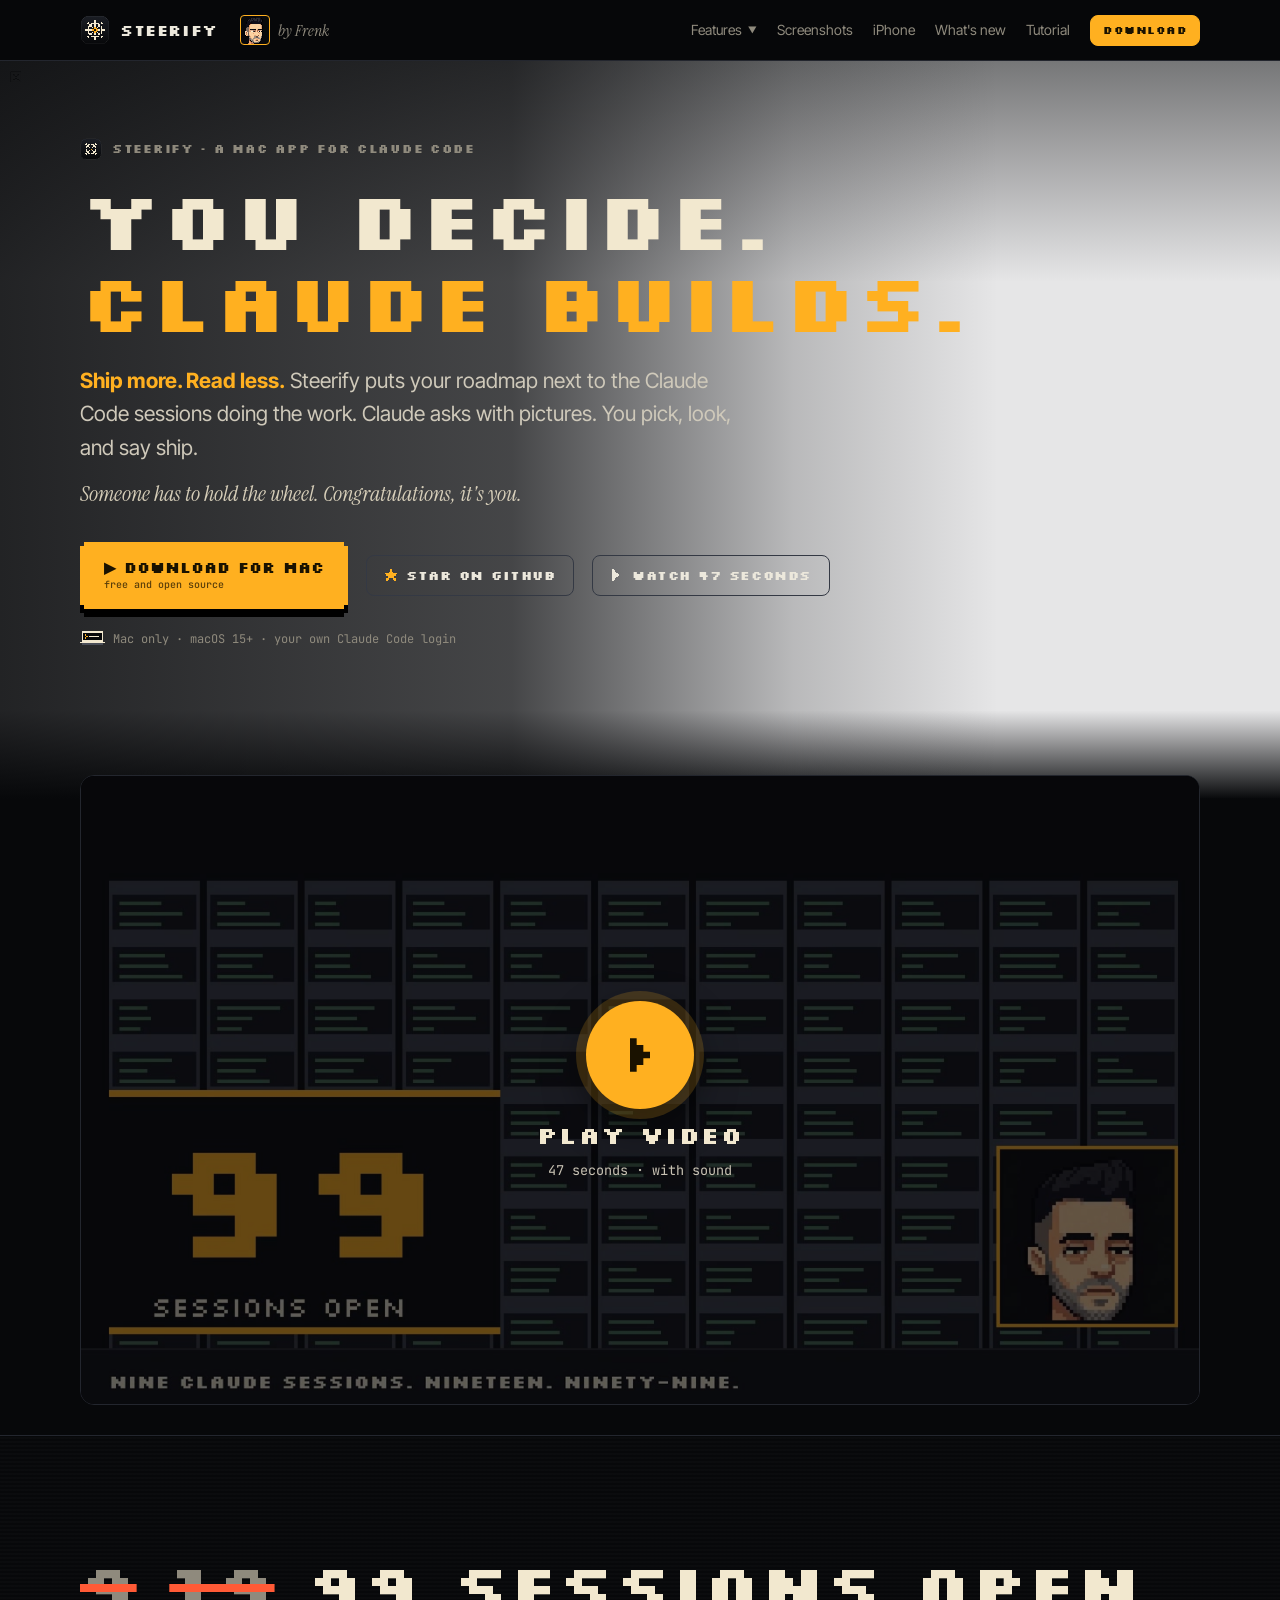
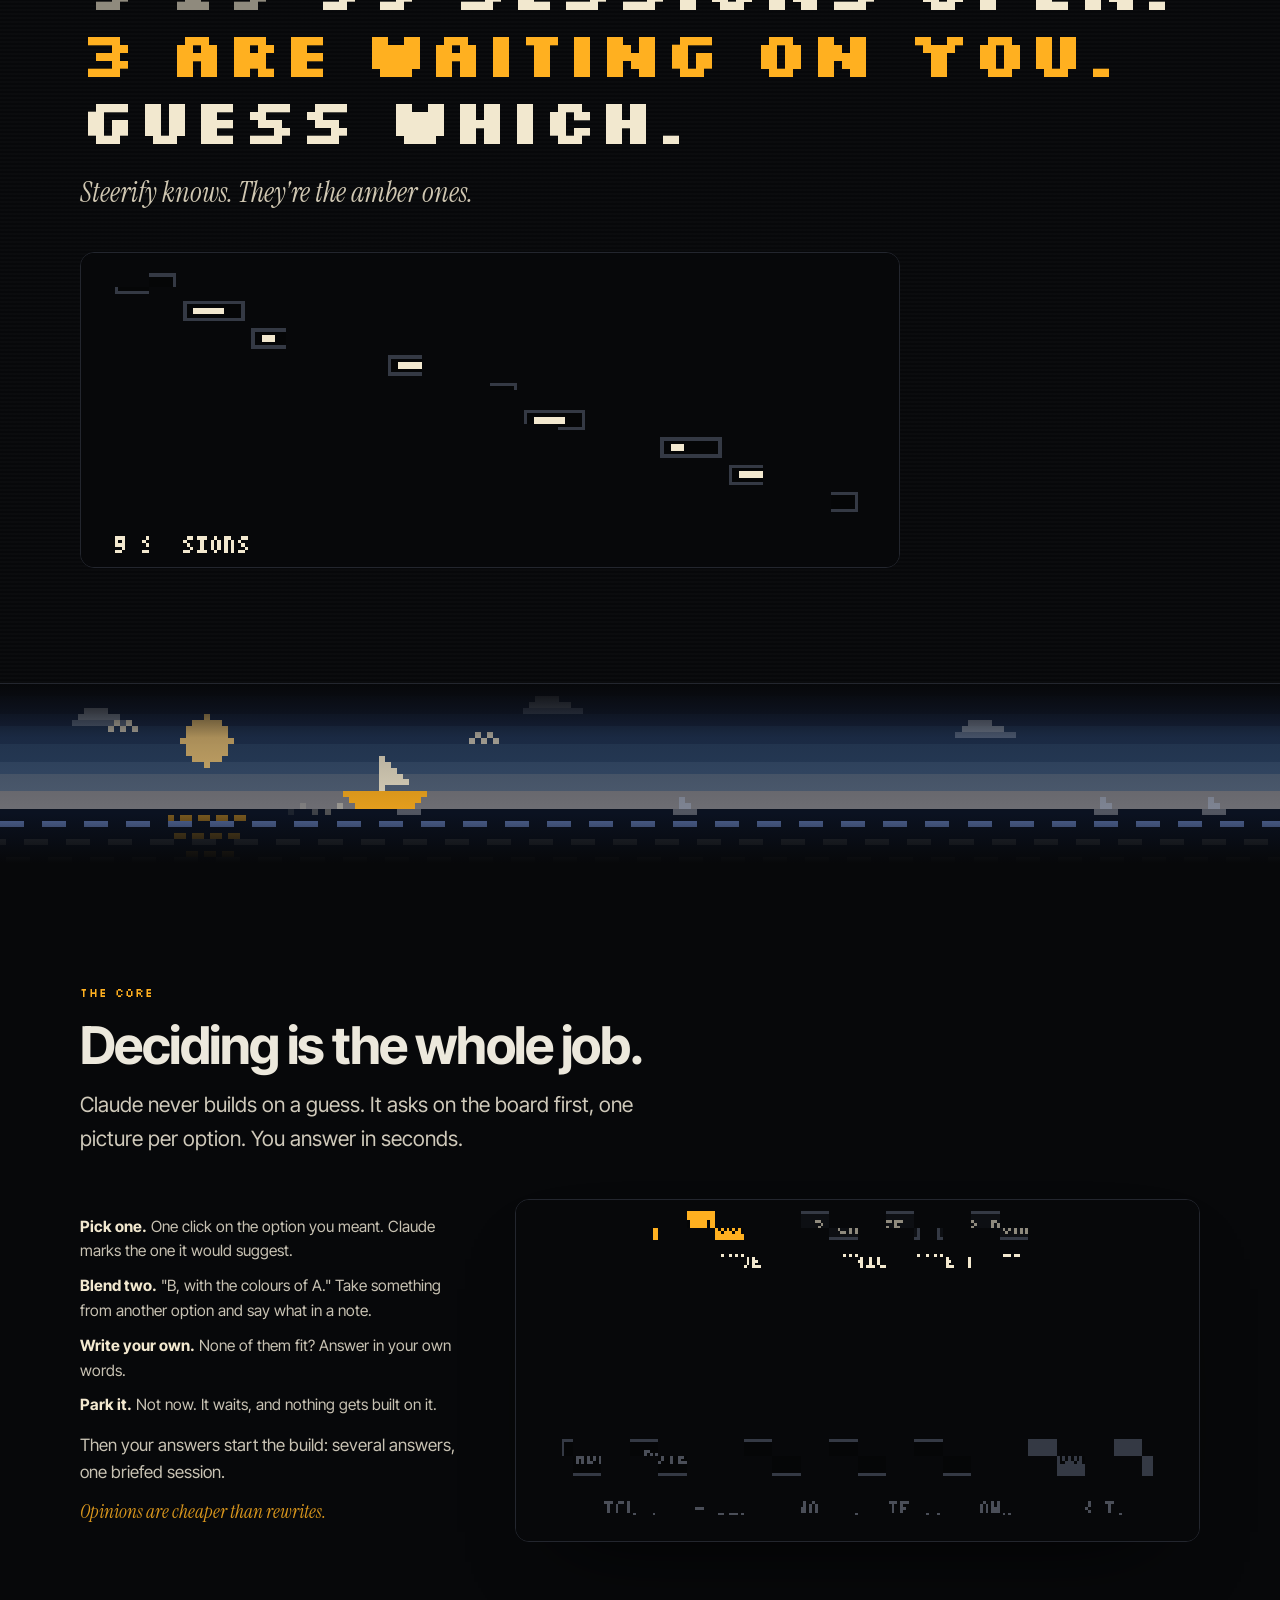
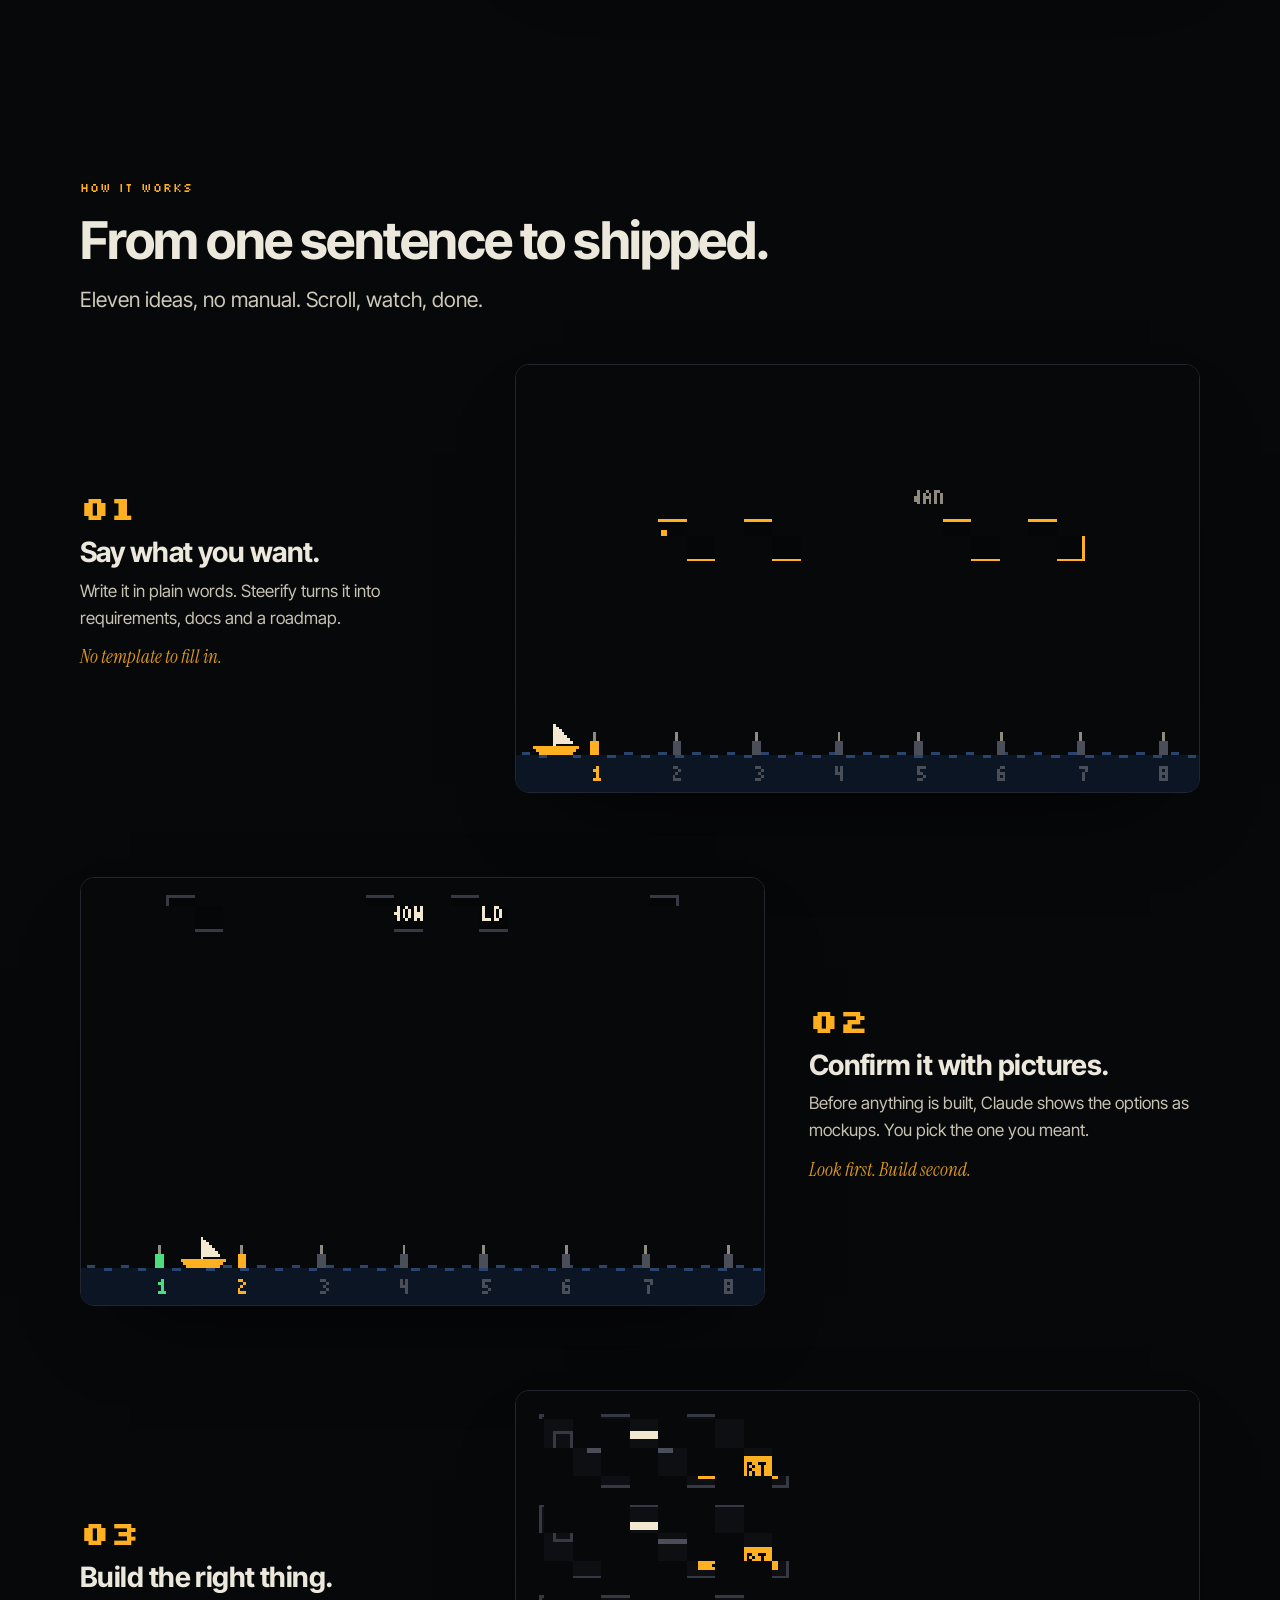
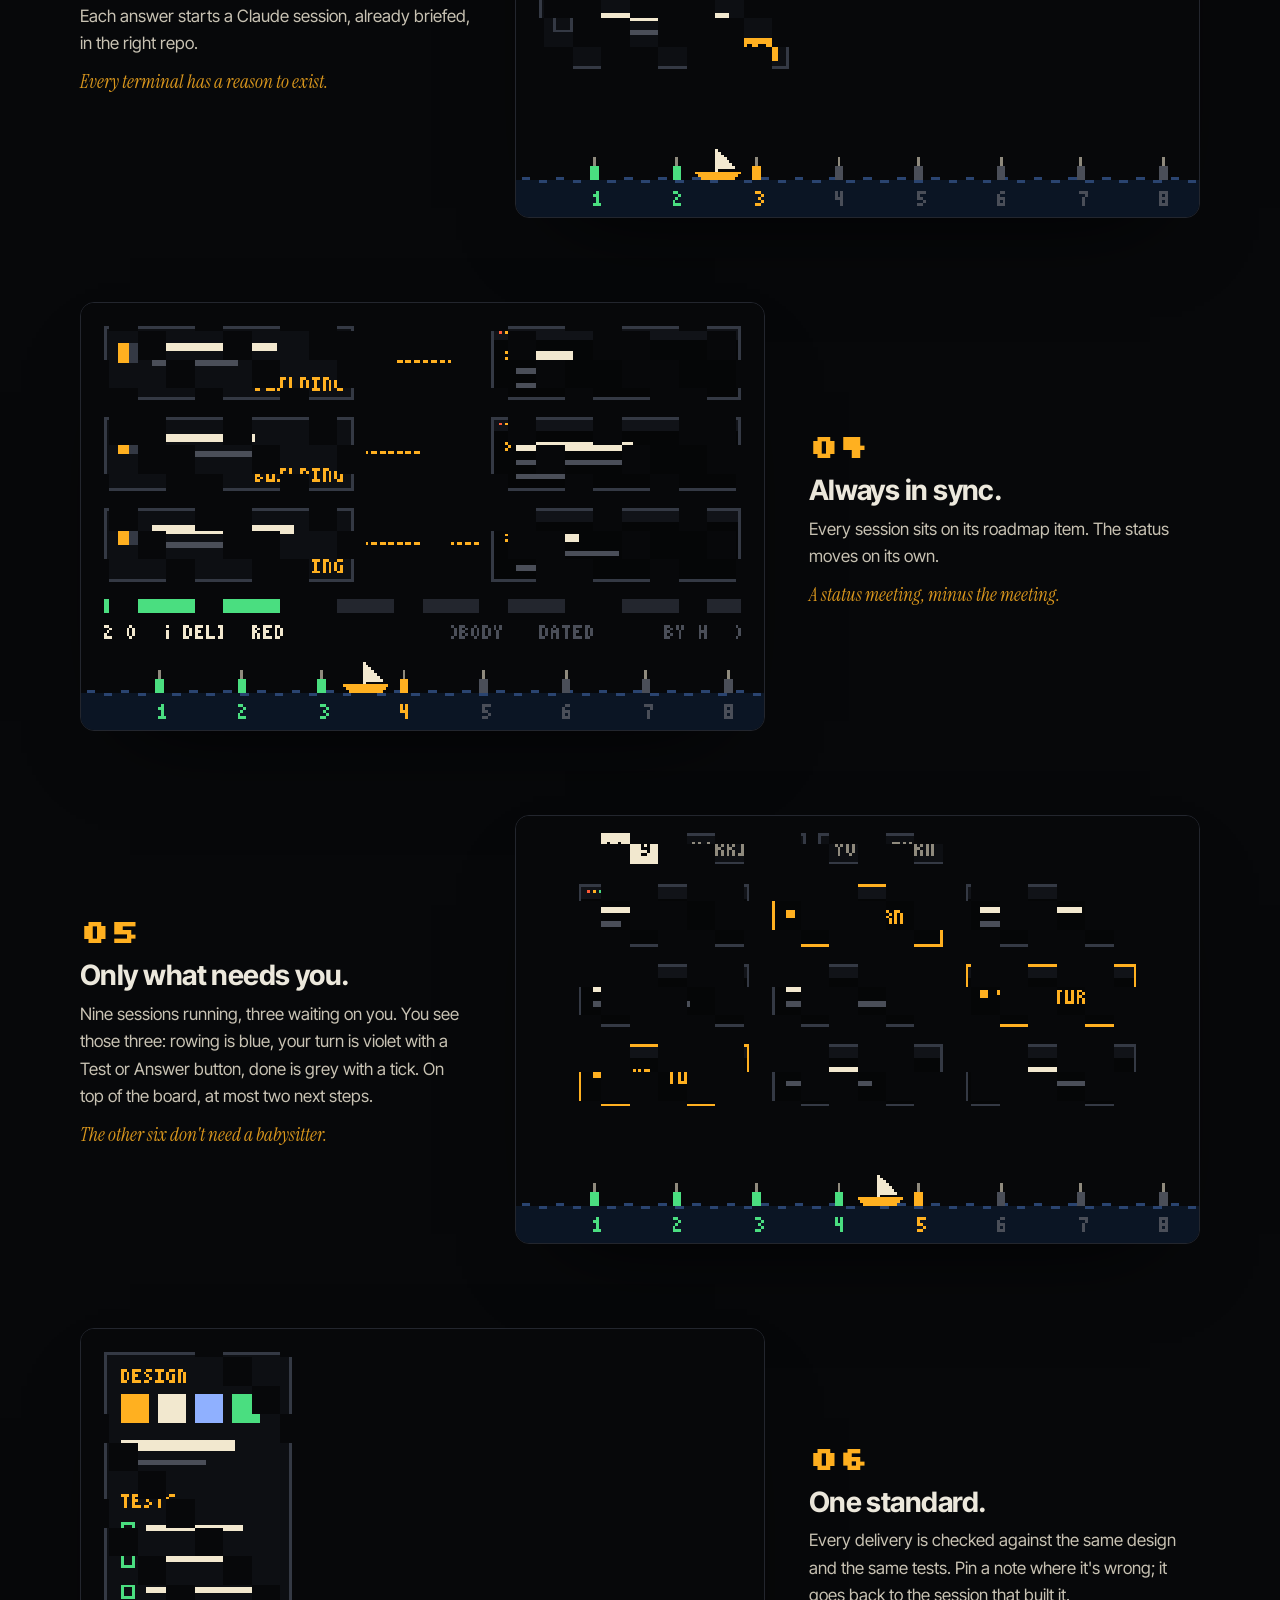
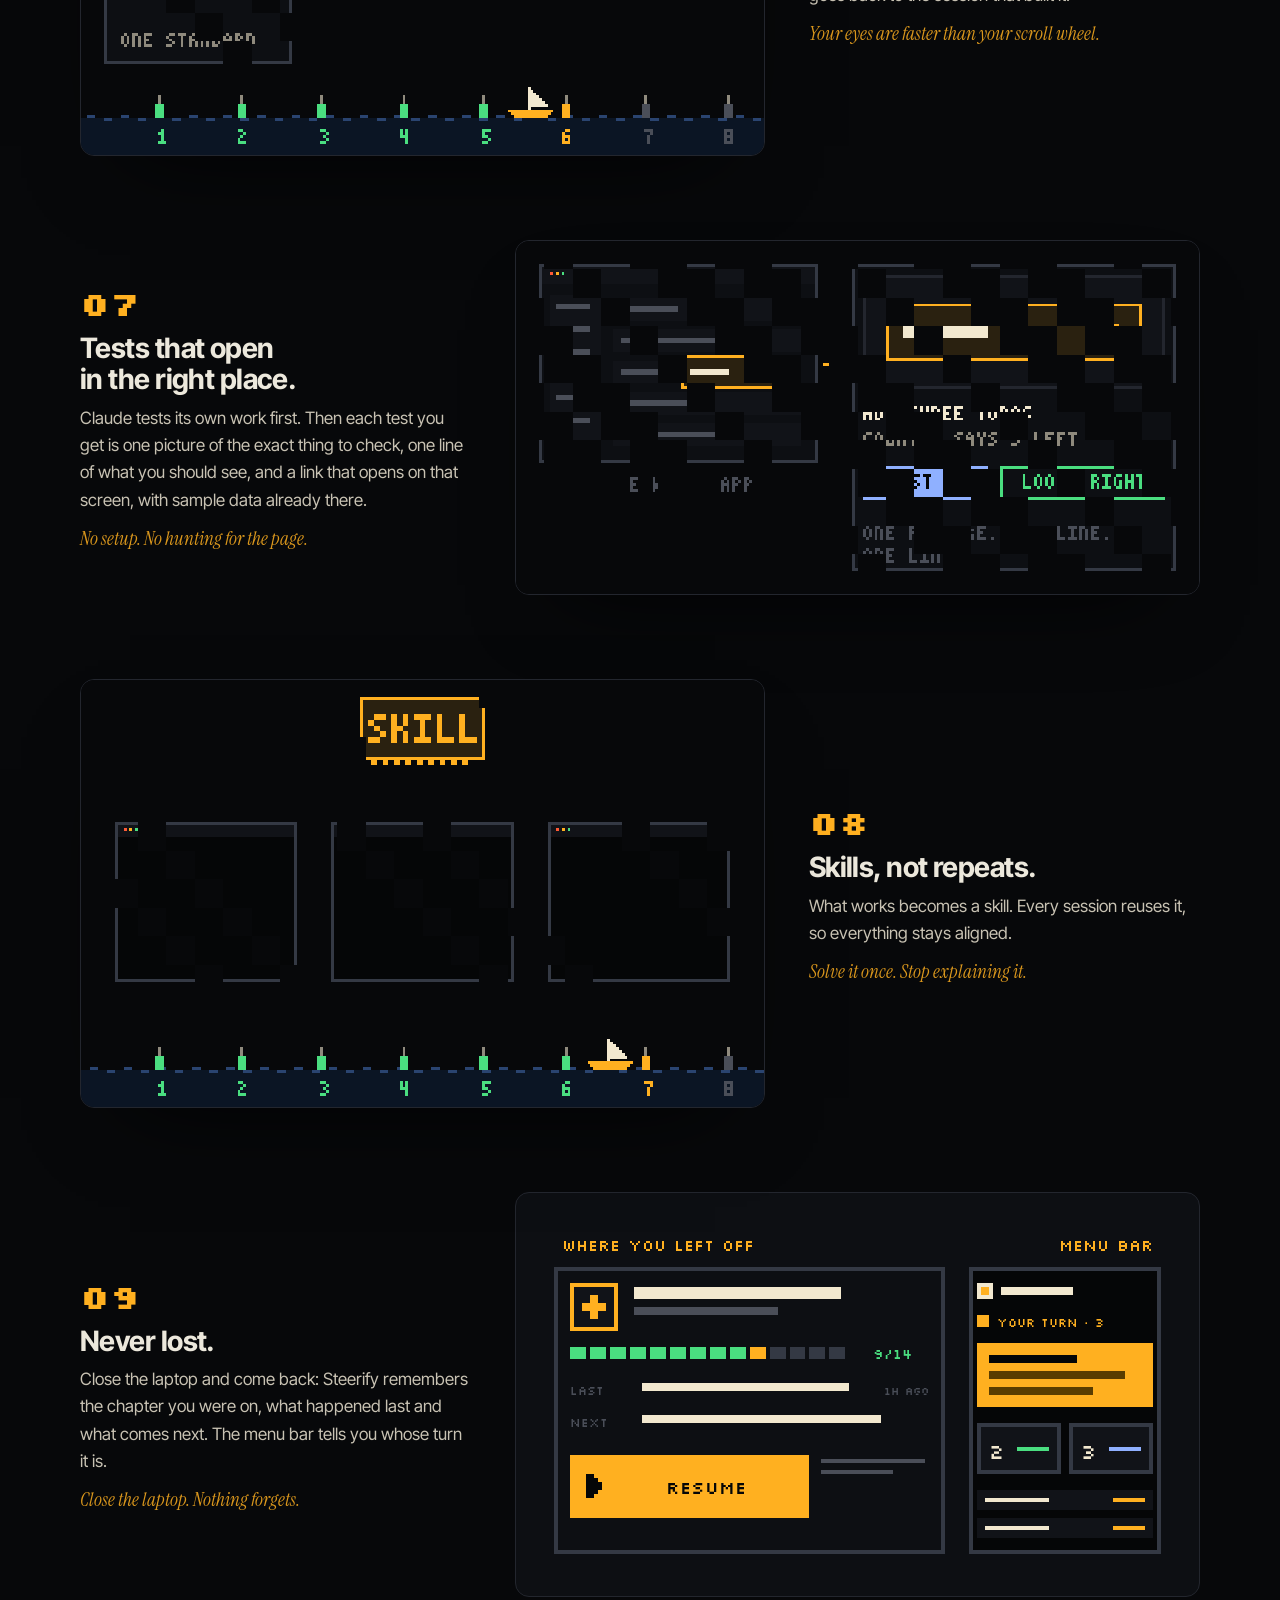
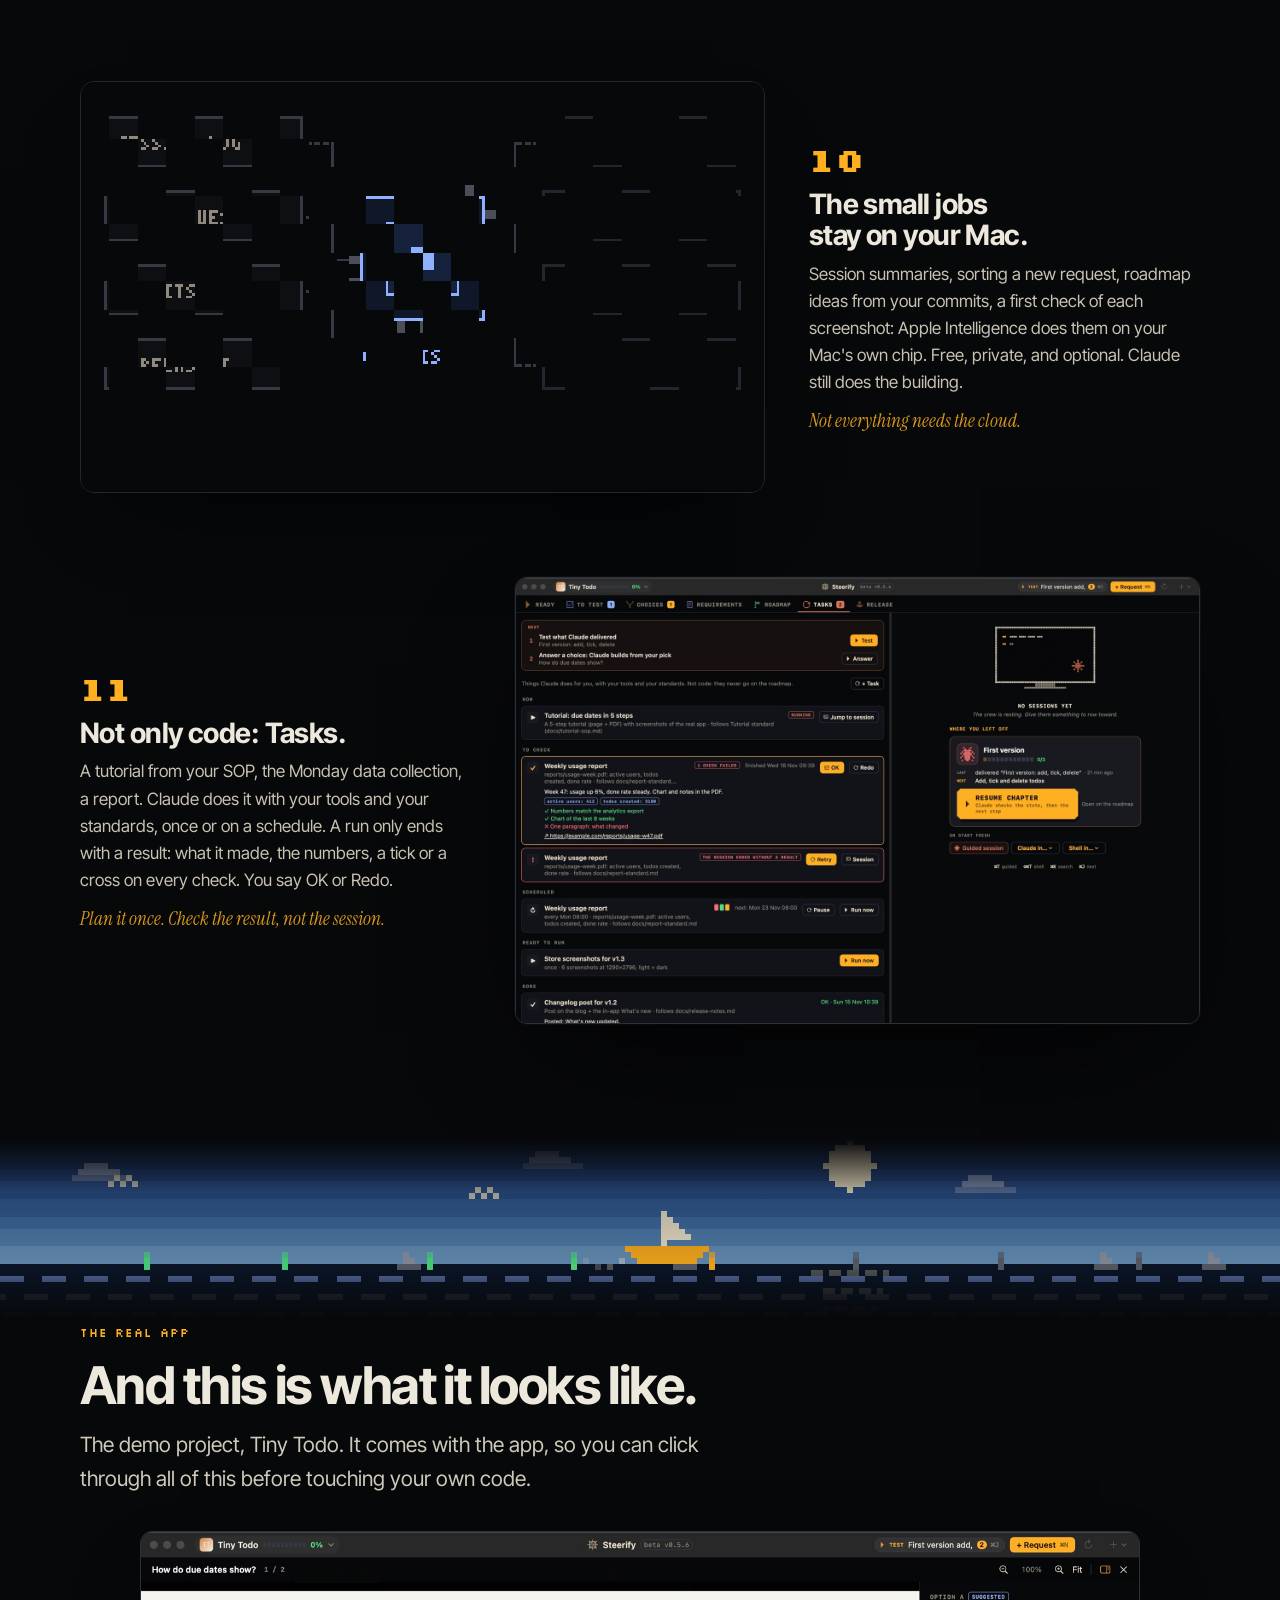
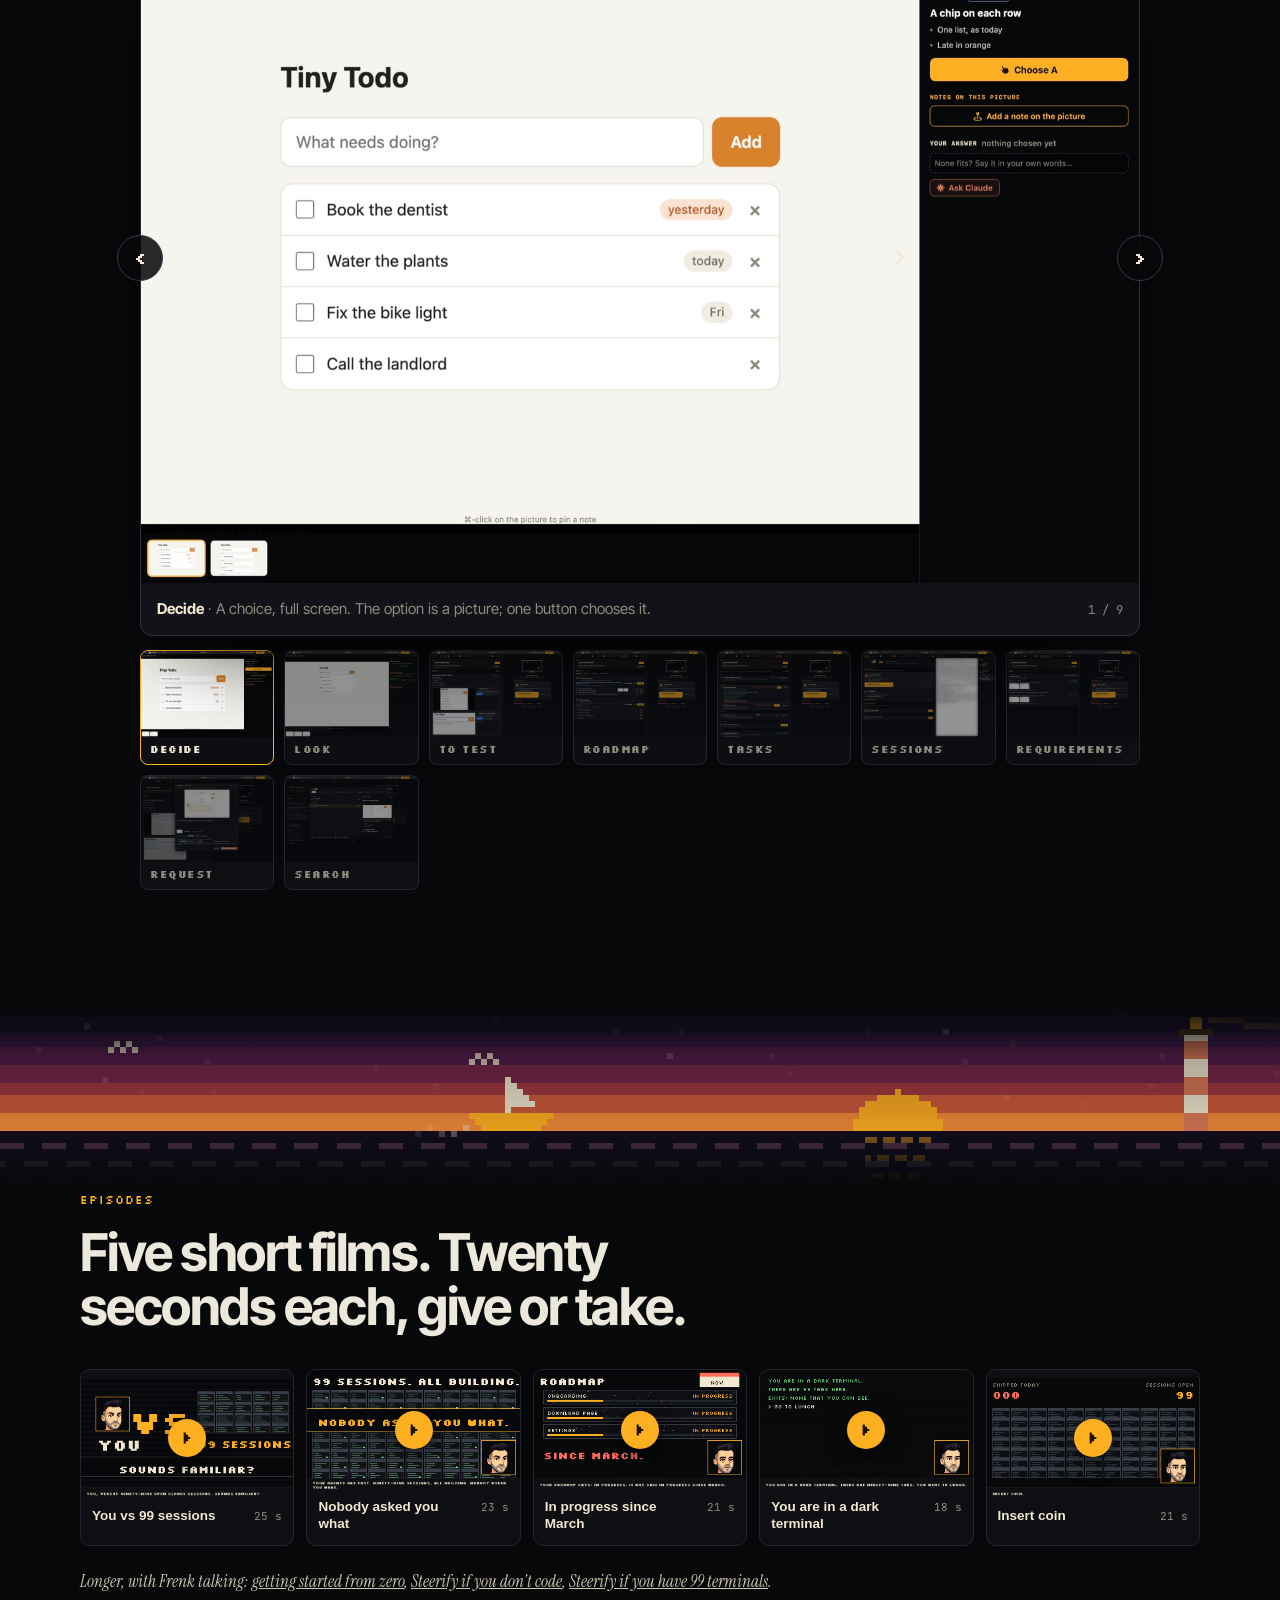
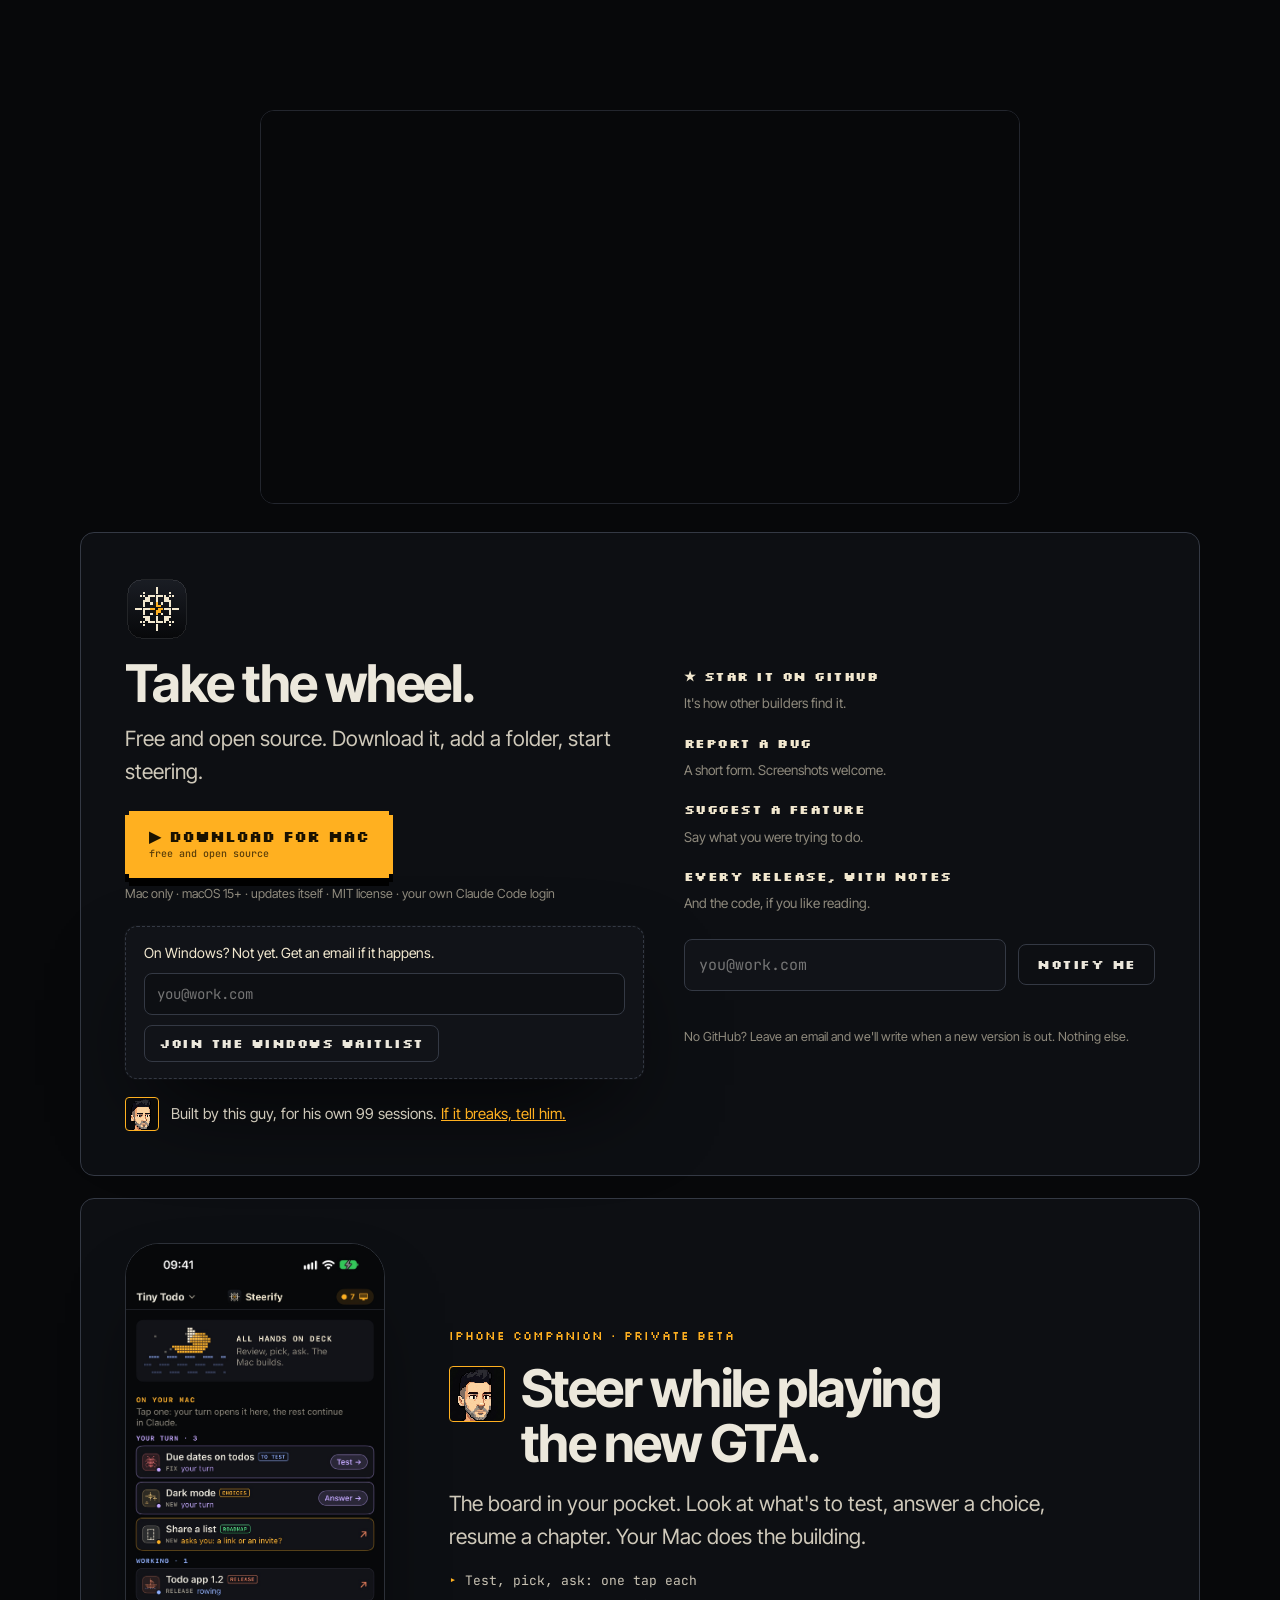
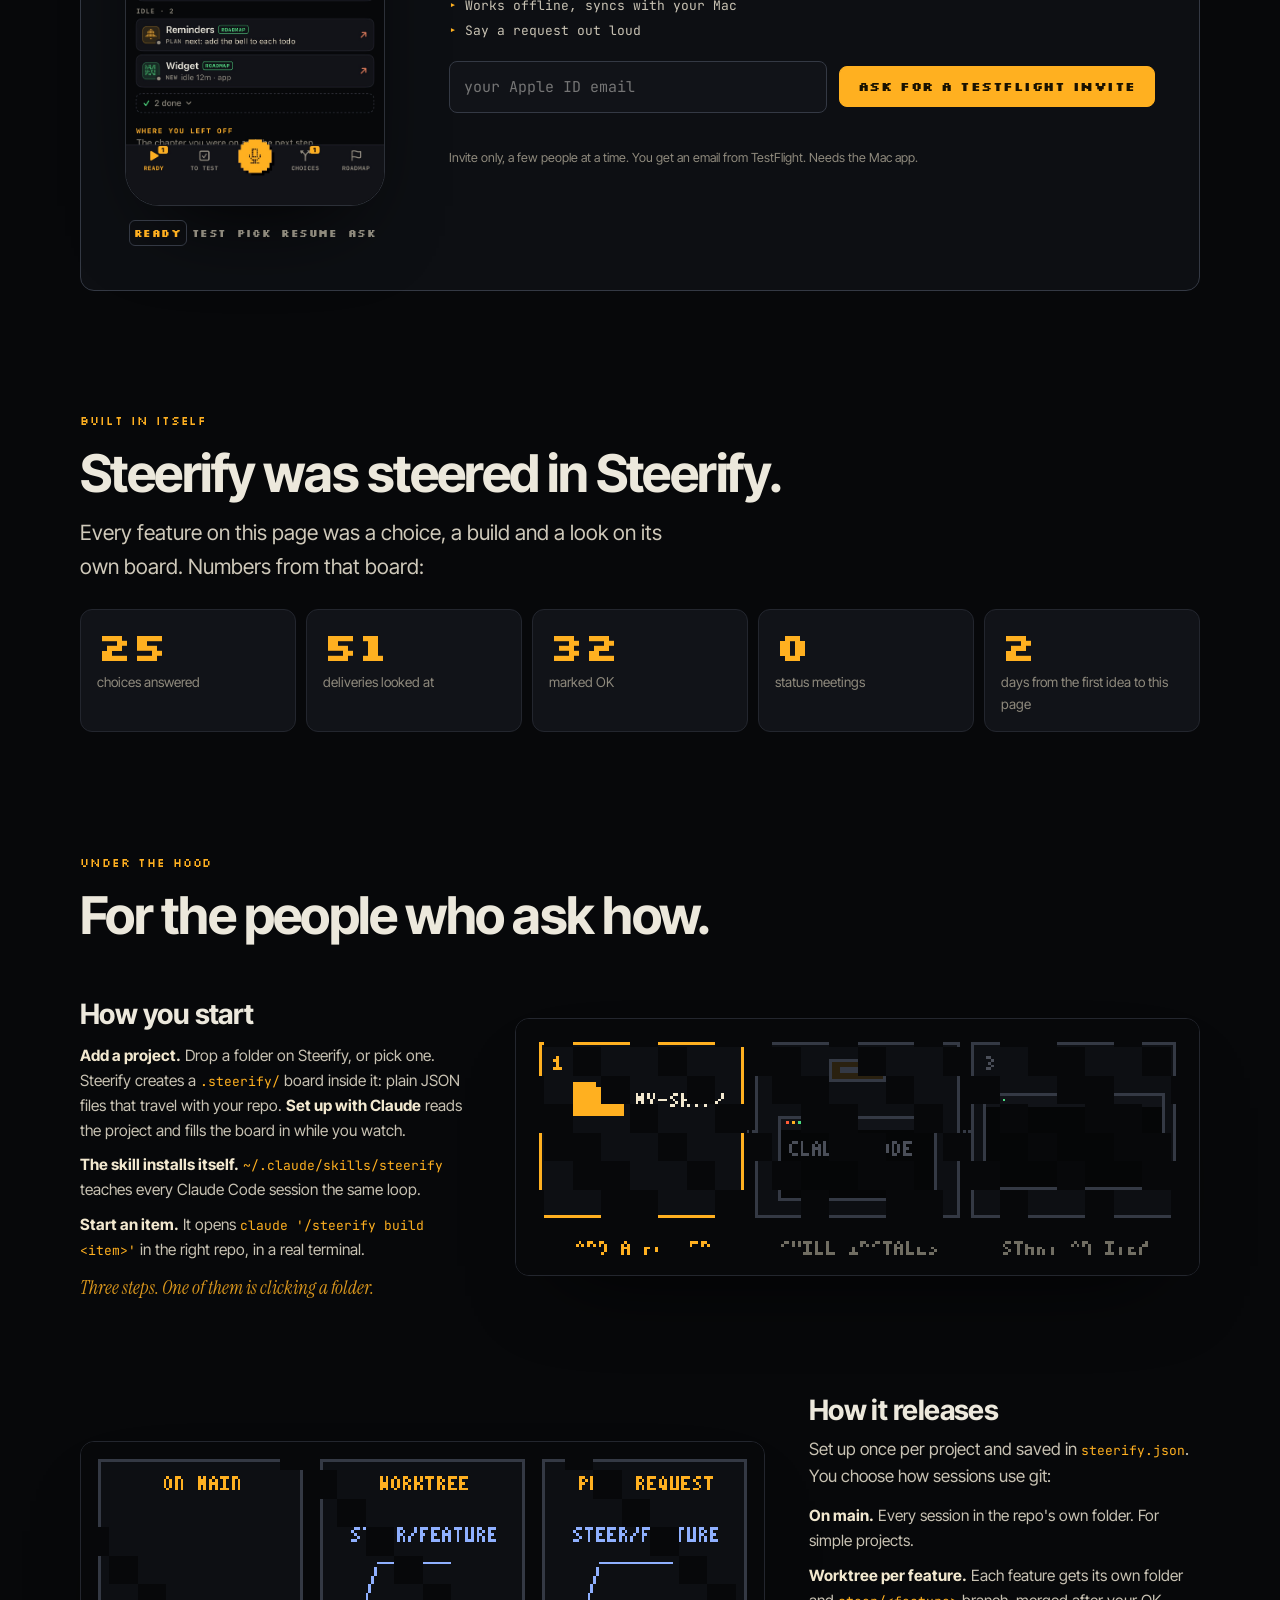
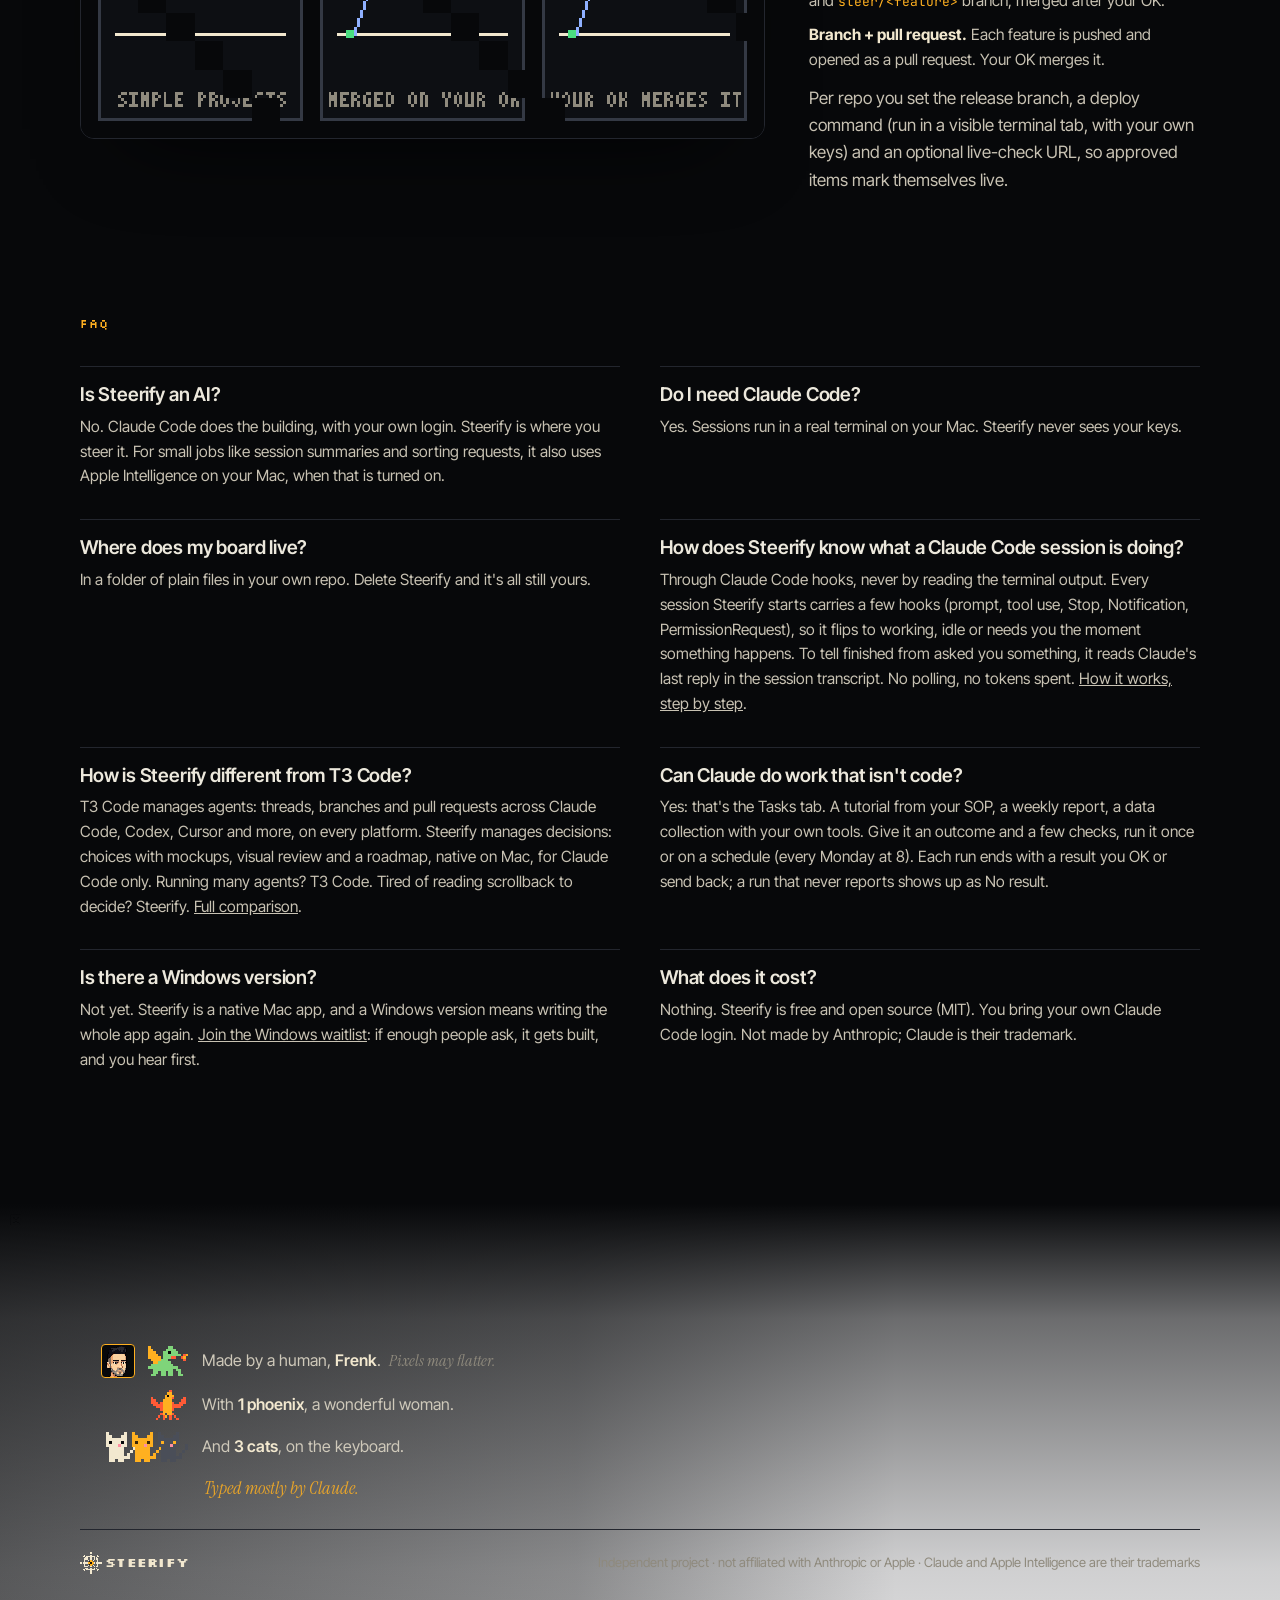
==== commit d478d27a: "Steerify 0.5.10 (sync adf30ef)" ====
--- a/site/index.html
+++ b/site/index.html
@@ -31,7 +31,7 @@
 <link rel="preconnect" href="https://fonts.googleapis.com">
 <link rel="stylesheet" href="https://fonts.googleapis.com/css2?family=Silkscreen:wght@400;700&family=Instrument+Serif:ital@1&family=Inter+Tight:wght@400;500;600;700&family=JetBrains+Mono:wght@400;500&display=swap">
 <link rel="stylesheet" href="assets/site.css?v=15">
-<link rel="stylesheet" href="assets/story.css?v=16">
+<link rel="stylesheet" href="assets/story.css?v=23">
 <script src="assets/brand.js?v=10" defer></script>
 <script src="assets/infographics.js?v=8" defer></script>
 <script src="assets/story.js?v=10" defer></script>
@@ -40,6 +40,10 @@
 <script src="assets/gallery.js?v=1" defer></script>
 <script src="assets/github.js?v=2" defer></script>
 <script src="assets/harbour.js?v=2" defer></script>
+<link rel="stylesheet" href="assets/menu.css?v=1">
+<script src="assets/menu.js?v=2" defer></script>
+<script src="assets/iphone.js?v=1" defer></script>
+<script src="/assets/hit.js?v=1" defer></script>
 </head>
 <body>
 
@@ -48,13 +52,35 @@
     <a class="brand" href="#top"><span data-wheel="tile"></span><b>STEERIFY</b></a>
     <span class="by" title="Made by a human"><span class="me me-live" role="img" aria-label="Frenk, in pixels, reacting"></span><i>by Frenk</i></span>
     <nav>
-      <a href="#decide">Deciding</a>
-      <a href="#how">How it works</a>
+      <button type="button" class="fm-b" data-menu aria-expanded="false" aria-controls="menu">Features <i>▼</i></button>
       <a href="#real">Screenshots</a>
+      <a href="#iphone">iPhone</a>
       <a href="releases.html">What's new</a>
       <a href="tutorial.html">Tutorial</a>
-      <a class="btn sm amber" href="#get">Download</a>
+      <a class="btn sm amber" href="#get" data-send-swap>Download</a>
+      <button type="button" class="burger" data-menu aria-expanded="false" aria-controls="menu" aria-label="Menu"><span></span></button>
     </nav>
+    <div class="menu" id="menu">
+      <div class="menu-send"><a class="btn amber" href="#get" data-send>Send to my Mac</a><p>Steerify runs on a Mac. Send yourself the link, and download it there.</p></div>
+      <h4>Features</h4>
+      <div class="menu-g">
+        <a href="#decide"><i>→</i>Deciding, with pictures</a>
+        <a href="#say"><i>01</i>Say what you want</a>
+        <a href="#pictures"><i>02</i>Confirm it with pictures</a>
+        <a href="#right-thing"><i>03</i>Build the right thing</a>
+        <a href="#sync"><i>04</i>Always in sync</a>
+        <a href="#needs-you"><i>05</i>Only what needs you</a>
+        <a href="#standard"><i>06</i>One standard</a>
+        <a href="#tests"><i>07</i>Tests in the right place</a>
+        <a href="#skills"><i>08</i>Skills, not repeats</a>
+        <a href="#lost"><i>09</i>Never lost</a>
+        <a href="#mac"><i>10</i>Small jobs stay on your Mac</a>
+        <a href="#tasks"><i>11</i>Not only code: Tasks</a>
+      </div>
+      <div class="menu-more">
+        <a href="#real">Screenshots</a><a href="#iphone">iPhone app</a><a href="#watch">Short films</a><a href="#tech">Under the hood</a><a href="#faq">FAQ</a><a class="mo" href="releases.html">What's new</a><a class="mo" href="tutorial.html">Tutorial</a><a href="#get">Download</a>
+      </div>
+    </div>
   </div>
 </header>
 
@@ -119,35 +145,35 @@
       <h2 style="margin-top:14px">From one sentence to shipped.</h2>
       <p class="lead" style="margin-top:14px">Eleven ideas, no manual. Scroll, watch, done.</p>
       <div class="moves">
-        <div class="mv">
+        <div class="mv" id="say">
           <div><span class="num">01</span><h3>Say what you want.</h3><p>Write it in plain words. Steerify turns it into requirements, docs and a roadmap.</p><p class="aside">No template to fill in.</p></div>
           <div data-scene="0"></div>
         </div>
-        <div class="mv flip">
+        <div class="mv flip" id="pictures">
           <div><span class="num">02</span><h3>Confirm it with pictures.</h3><p>Before anything is built, Claude shows the options as mockups. You pick the one you meant.</p><p class="aside">Look first. Build second.</p></div>
           <div data-scene="1"></div>
         </div>
-        <div class="mv">
+        <div class="mv" id="right-thing">
           <div><span class="num">03</span><h3>Build the right thing.</h3><p>Each answer starts a Claude session, already briefed, in the right repo.</p><p class="aside">Every terminal has a reason to exist.</p></div>
           <div data-scene="2"></div>
         </div>
-        <div class="mv flip">
+        <div class="mv flip" id="sync">
           <div><span class="num">04</span><h3>Always in sync.</h3><p>Every session sits on its roadmap item. The status moves on its own.</p><p class="aside">A status meeting, minus the meeting.</p></div>
           <div data-scene="3"></div>
         </div>
-        <div class="mv">
+        <div class="mv" id="needs-you">
           <div><span class="num">05</span><h3>Only what needs you.</h3><p>Nine sessions running, three waiting on you. You see those three: rowing is blue, your turn is violet with a Test or Answer button, done is grey with a tick. On top of the board, at most two next steps.</p><p class="aside">The other six don't need a babysitter.</p></div>
           <div data-scene="4"></div>
         </div>
-        <div class="mv flip">
+        <div class="mv flip" id="standard">
           <div><span class="num">06</span><h3>One standard.</h3><p>Every delivery is checked against the same design and the same tests. Pin a note where it's wrong; it goes back to the session that built it.</p><p class="aside">Your eyes are faster than your scroll wheel.</p></div>
           <div data-scene="5"></div>
         </div>
-        <div class="mv">
+        <div class="mv" id="tests">
           <div><span class="num">07</span><h3>Tests that open in the right place.</h3><p>Claude tests its own work first. Then each test you get is one picture of the exact thing to check, one line of what you should see, and a link that opens on that screen, with sample data already there.</p><p class="aside">No setup. No hunting for the page.</p></div>
           <div data-scene="focus"></div>
         </div>
-        <div class="mv flip">
+        <div class="mv flip" id="skills">
           <div><span class="num">08</span><h3>Skills, not repeats.</h3><p>What works becomes a skill. Every session reuses it, so everything stays aligned.</p><p class="aside">Solve it once. Stop explaining it.</p></div>
           <div data-scene="6"></div>
         </div>
@@ -250,7 +276,7 @@
         </div>
       </div>
       <div class="beta iphone" id="iphone">
-        <figure class="phone"><img src="assets/shots/iphone-ready.jpg" width="1206" height="2622" loading="lazy" alt="Steerify on iPhone: where you left off, and the one thing waiting on you"></figure>
+        <div class="ip-phone"><figure class="phone ip-rotate" data-rotate><img src="assets/shots/iphone-ready.jpg" width="1206" height="2622" alt="Steerify on iPhone: what your Mac is doing, and the one thing waiting on you" class="on"><img src="assets/shots/iphone-detail.jpg" width="1206" height="2622" loading="lazy" alt="To test on iPhone: the delivery as a picture, Looks right, then OK, Refine or Broken"><img src="assets/shots/iphone-choice.jpg" width="1206" height="2622" loading="lazy" alt="A choice on iPhone: the option as a mockup, a note pinned on it, Pick"><img src="assets/shots/iphone-road.jpg" width="1206" height="2622" loading="lazy" alt="The roadmap on iPhone: chapters, core progress, Resume chapter"><img src="assets/shots/iphone-request.jpg" width="1206" height="2622" loading="lazy" alt="A new request said out loud on iPhone, sorted as a refinement"></figure><div class="ip-dots" role="group" aria-label="iPhone screens"><button type="button" data-i="0" aria-current="true">Ready</button><button type="button" data-i="1">Test</button><button type="button" data-i="2">Pick</button><button type="button" data-i="3">Resume</button><button type="button" data-i="4">Ask</button></div></div>
         <div>
           <span class="eyebrow">iPhone companion · private beta</span>
           <div class="ip-head">
--- a/site/assets/story.css
+++ b/site/assets/story.css
@@ -116,3 +116,13 @@
 .gs-why figcaption { display: grid; grid-template-columns: 1fr auto; gap: 4px 12px; margin-top: 12px; align-items: baseline } .gs-why figcaption b { font-size: 17px; color: var(--cream) }
 .gs-why figcaption i { font: 12px var(--f-mono); font-style: normal; color: var(--amber) } .gs-why figcaption span { grid-column: 1 / -1; font-size: 14.5px; color: var(--mute); line-height: 1.5 }
 @media (max-width: 760px) { .gs-jump { grid-template-columns: 1fr } .gs-why { grid-template-columns: 1fr } }
+
+/* the big phone cycles through the screens (iphone.js) */
+.ip-phone { min-width: 0 }
+.ip-rotate { display: grid }
+.ip-rotate img { grid-area: 1 / 1; opacity: 0; transition: opacity .6s ease }
+.ip-rotate img.on { opacity: 1 }
+.ip-dots { display: flex; flex-wrap: wrap; justify-content: center; gap: 0; margin-top: 14px; max-width: 260px }
+.ip-dots button { font: 700 9.5px var(--f-pix); letter-spacing: .06em; text-transform: uppercase; color: var(--mute); background: none; border: 1px solid transparent; border-radius: 6px; padding: 6px 4px; cursor: pointer }
+.ip-dots button:hover { color: var(--ink) } .ip-dots button[aria-current] { color: var(--amber); border-color: var(--line2) }
+@media (max-width: 860px) { .ip-dots { max-width: none } }
--- a/site/assets/menu.css
+++ b/site/assets/menu.css
@@ -0,0 +1,39 @@
+/* nav menu: a Features dropdown on desktop, a full sheet behind the burger on phones (menu.js) */
+section[id], .mv[id] { scroll-margin-top: 76px }
+.nav .wrap { position: relative }
+.fm-b { font: inherit; color: inherit; background: none; border: 0; padding: 0; cursor: pointer; display: inline-flex; align-items: center; gap: 6px }
+.fm-b:hover, .fm-b[aria-expanded="true"] { color: var(--ink) } .fm-b i { font-style: normal; font-size: 9px; transition: transform .15s } .fm-b[aria-expanded="true"] i { transform: rotate(180deg) }
+.nav nav { align-items: center }
+.burger { display: none; width: 40px; height: 34px; border: 1px solid var(--line2); border-radius: 8px; background: none; cursor: pointer; align-items: center; justify-content: center }
+.burger span { width: 16px; height: 2px; background: var(--cream); box-shadow: 0 -5px var(--cream), 0 5px var(--cream) }
+.burger[aria-expanded="true"] { border-color: var(--amber) } .burger[aria-expanded="true"] span { background: var(--amber); box-shadow: none }
+.menu { display: none; position: absolute; top: calc(100% + 8px); right: 0; width: min(780px, calc(100vw - 32px)); padding: 16px; background: #0b0d10; border: 1px solid var(--line2); border-radius: 12px; box-shadow: 0 24px 60px rgba(0, 0, 0, .6) }
+.menu.open { display: block }
+.menu h4 { font: 11px/1 var(--f-pix); letter-spacing: .08em; text-transform: uppercase; color: var(--mute); margin: 4px 10px 8px }
+.menu-g { display: grid; grid-template-columns: repeat(3, minmax(0, 1fr)); gap: 2px 6px }
+.menu-g a { display: flex; align-items: baseline; gap: 10px; padding: 9px 10px; border-radius: 8px; text-decoration: none; color: var(--cream); font-size: 14.5px }
+.menu-g a i { font: 11px var(--f-mono); font-style: normal; color: var(--amber); min-width: 18px } .menu-g a:hover { background: var(--bg2) }
+.menu-more { display: flex; flex-wrap: wrap; gap: 4px 6px; margin-top: 12px; padding-top: 12px; border-top: 1px solid var(--line) }
+.menu-more a { padding: 7px 10px; border-radius: 8px; text-decoration: none; color: var(--mute); font-size: 14px } .menu-more a:hover { color: var(--ink); background: var(--bg2) }
+.menu .mo, .menu-send { display: none }
+.no-mac .menu-send { display: block; margin-bottom: 16px; padding: 14px; border: 1px solid var(--line2); border-radius: 10px; background: var(--bg2) }
+.menu-send .btn { width: 100%; justify-content: center } .menu-send p { margin-top: 10px; font-size: 13.5px; color: var(--mute) }
+@media (max-width: 720px) {
+  .nav .wrap { position: static } .fm-b { display: none } .burger { display: inline-flex } .nav nav { gap: 10px }
+  .menu { top: 100%; left: 0; right: 0; width: auto; height: calc(100dvh - 60px - env(safe-area-inset-top, 0px)); overflow: auto; border: 0; border-top: 1px solid var(--line); border-radius: 0; padding: 18px 16px 48px; box-shadow: none }
+  .menu-g { grid-template-columns: 1fr } .menu-g a { padding: 12px 10px; font-size: 16px; border-bottom: 1px solid var(--line); border-radius: 0 }
+  .menu .mo { display: block } .menu-more a { font-size: 15.5px; padding: 10px }
+  .menu-send { display: block; margin-bottom: 16px; padding: 14px; border: 1px solid var(--line2); border-radius: 10px; background: var(--bg2) }
+  html.menu-open { overflow: hidden }
+}
+.nav .btn { white-space: nowrap }
+@media (max-width: 900px) { html, body { overflow-x: clip } }  /* hidden would stop the nav from sticking on phones */
+
+/* phones: brand, face, one button and the burger always fit on one row */
+@media (max-width: 720px) { .nav .wrap { gap: 12px } .nav nav .btn.sm { padding-inline: 12px } }
+@media (max-width: 440px) { .brand b { font-size: 13px } .nav .wrap { gap: 10px } .nav nav { gap: 8px } .nav nav .btn.sm { font-size: 10px; padding-inline: 10px } }
+@media (max-width: 360px) { .nav .by { display: none } }
+#iphone, #beta, #windows { scroll-margin-top: 76px }
+.burger[aria-expanded="true"] span { position: relative; height: 0; box-shadow: none; background: none }
+.burger[aria-expanded="true"] span::before, .burger[aria-expanded="true"] span::after { content: ""; position: absolute; left: 0; top: -1px; width: 16px; height: 2px; background: var(--amber); transform: rotate(45deg) }
+.burger[aria-expanded="true"] span::after { transform: rotate(-45deg) }
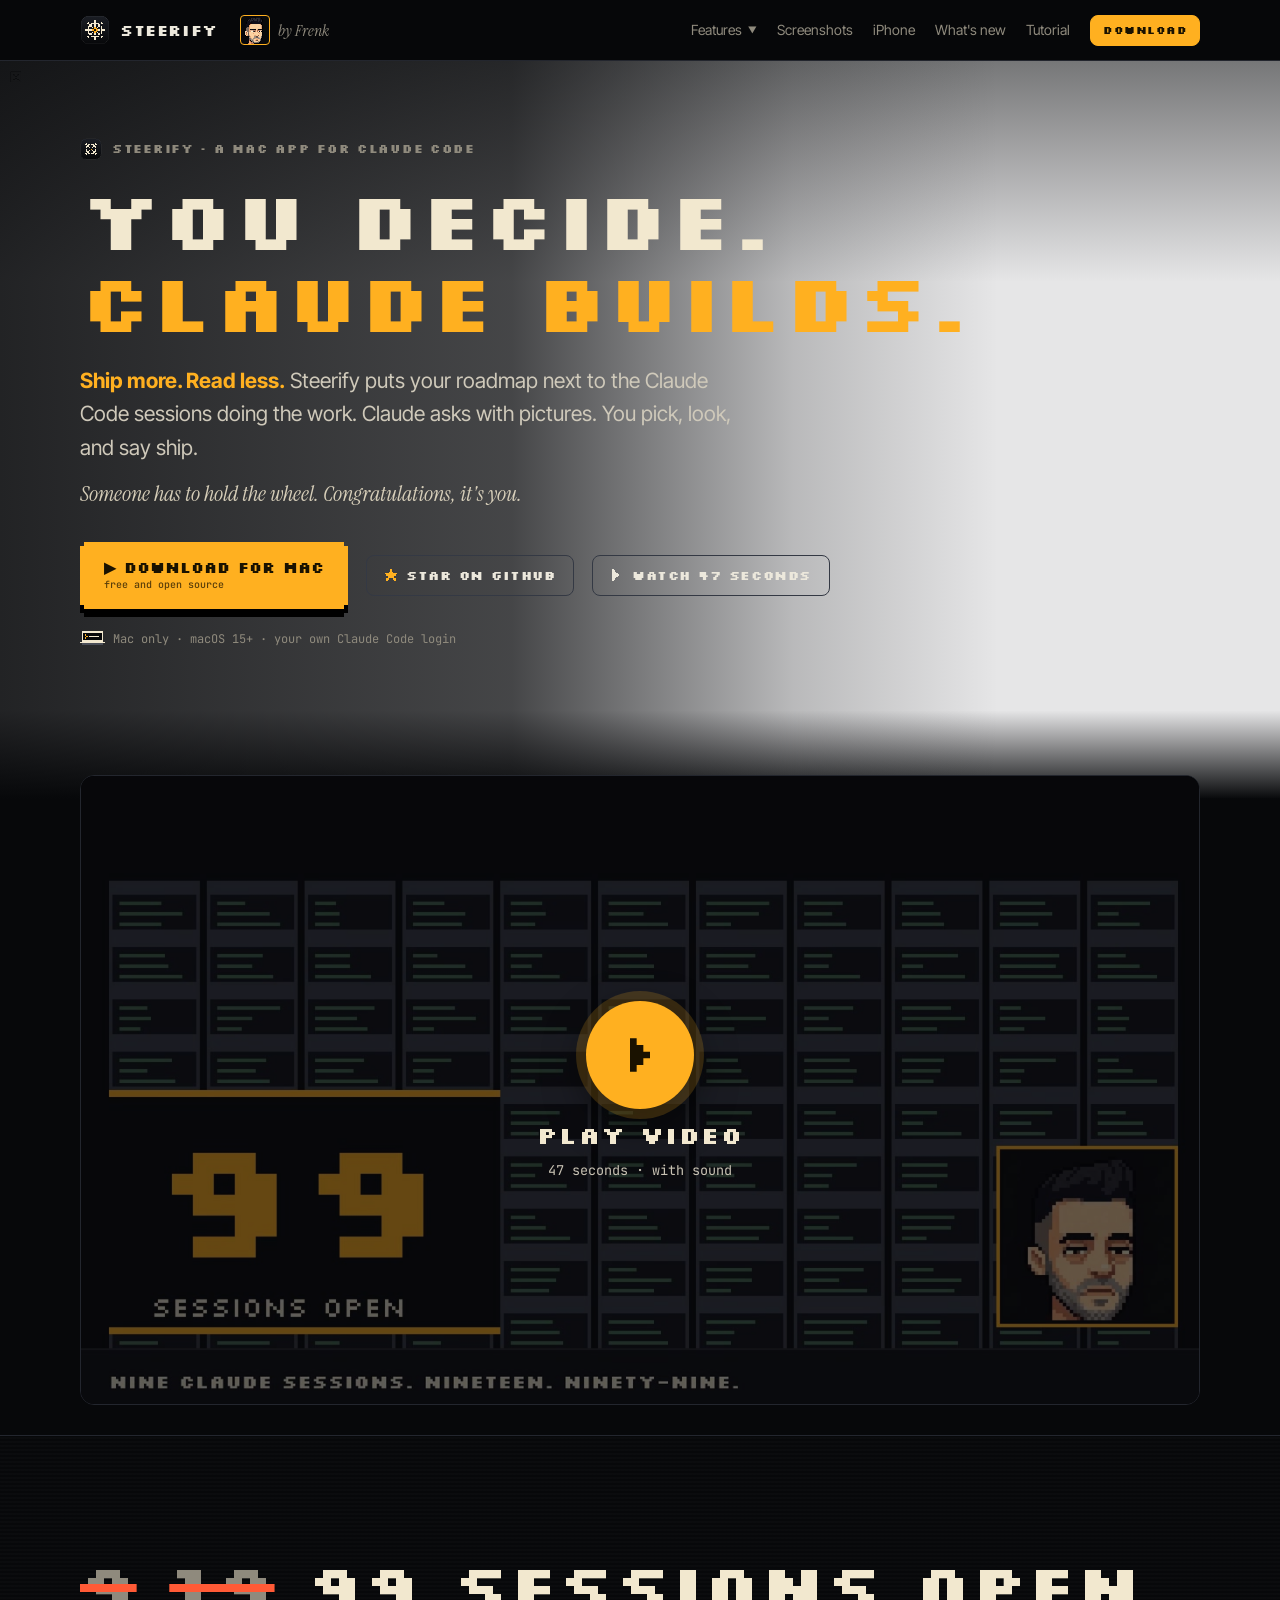
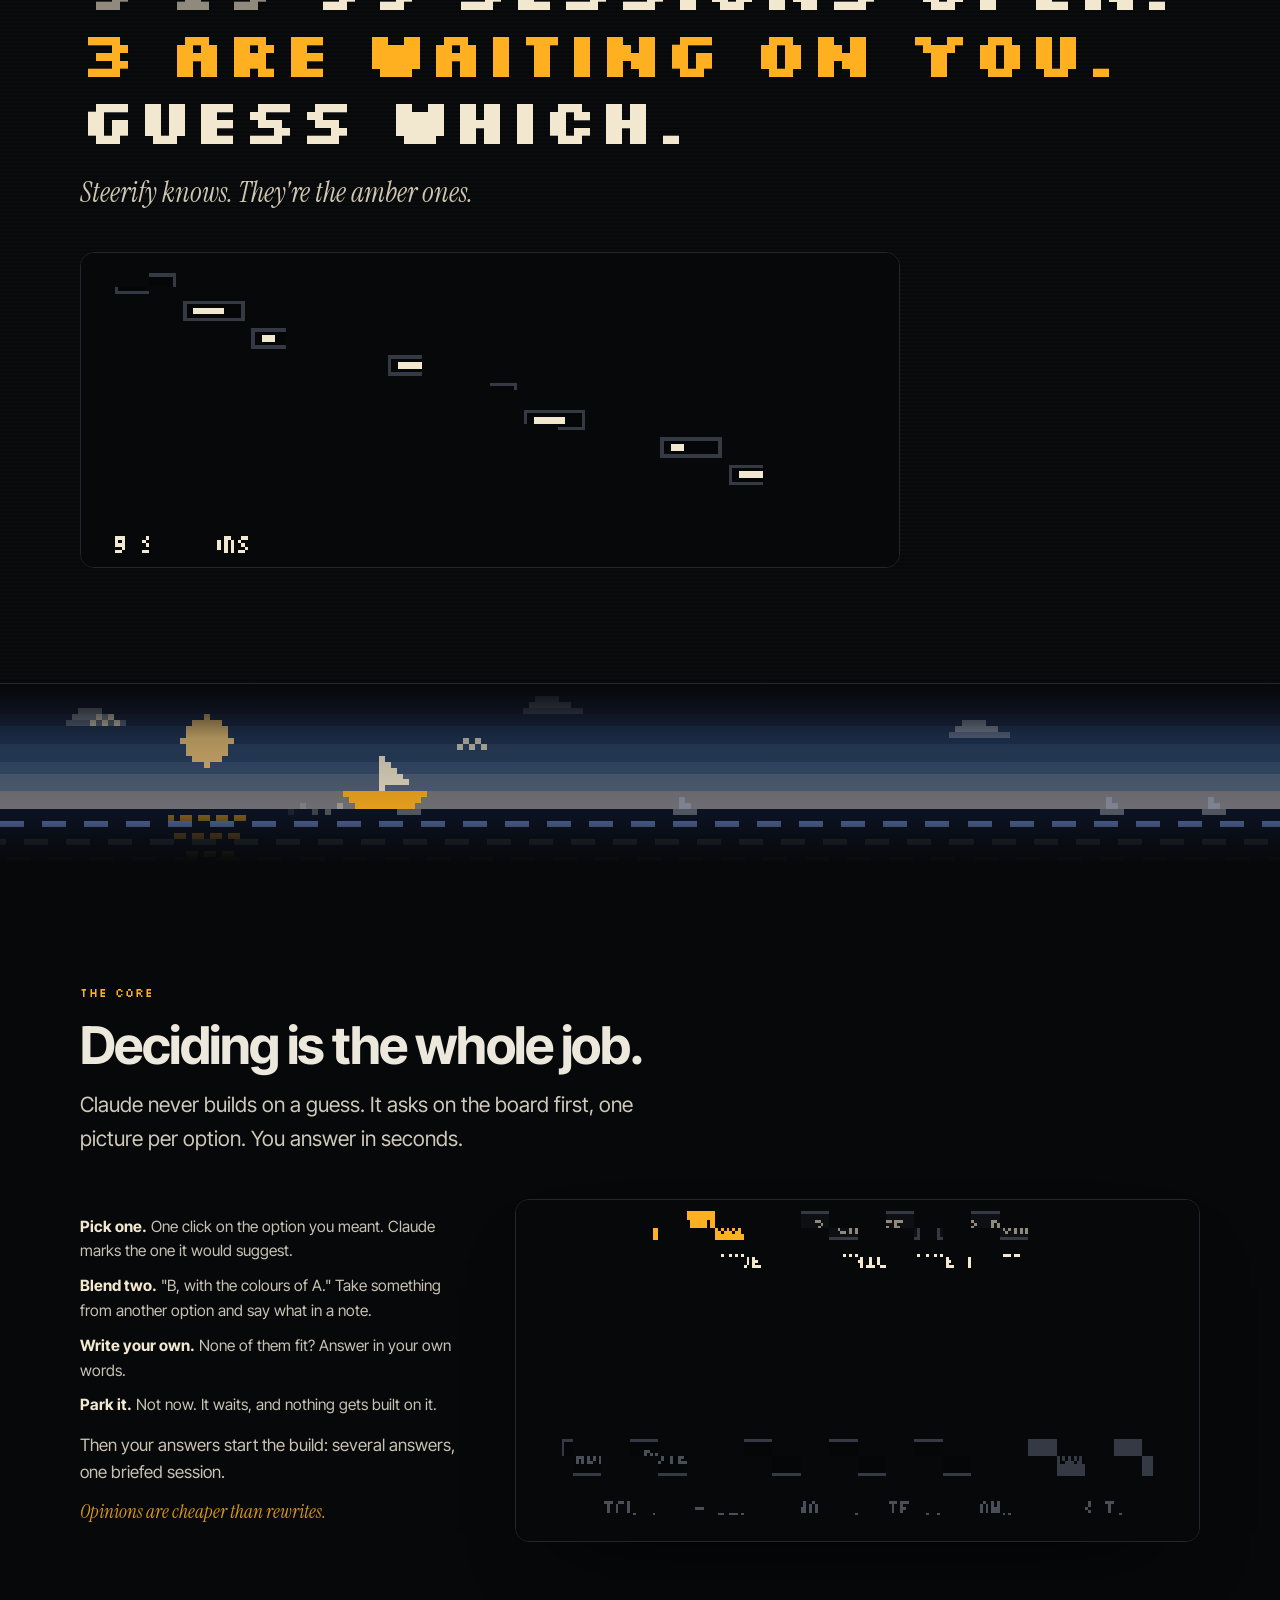
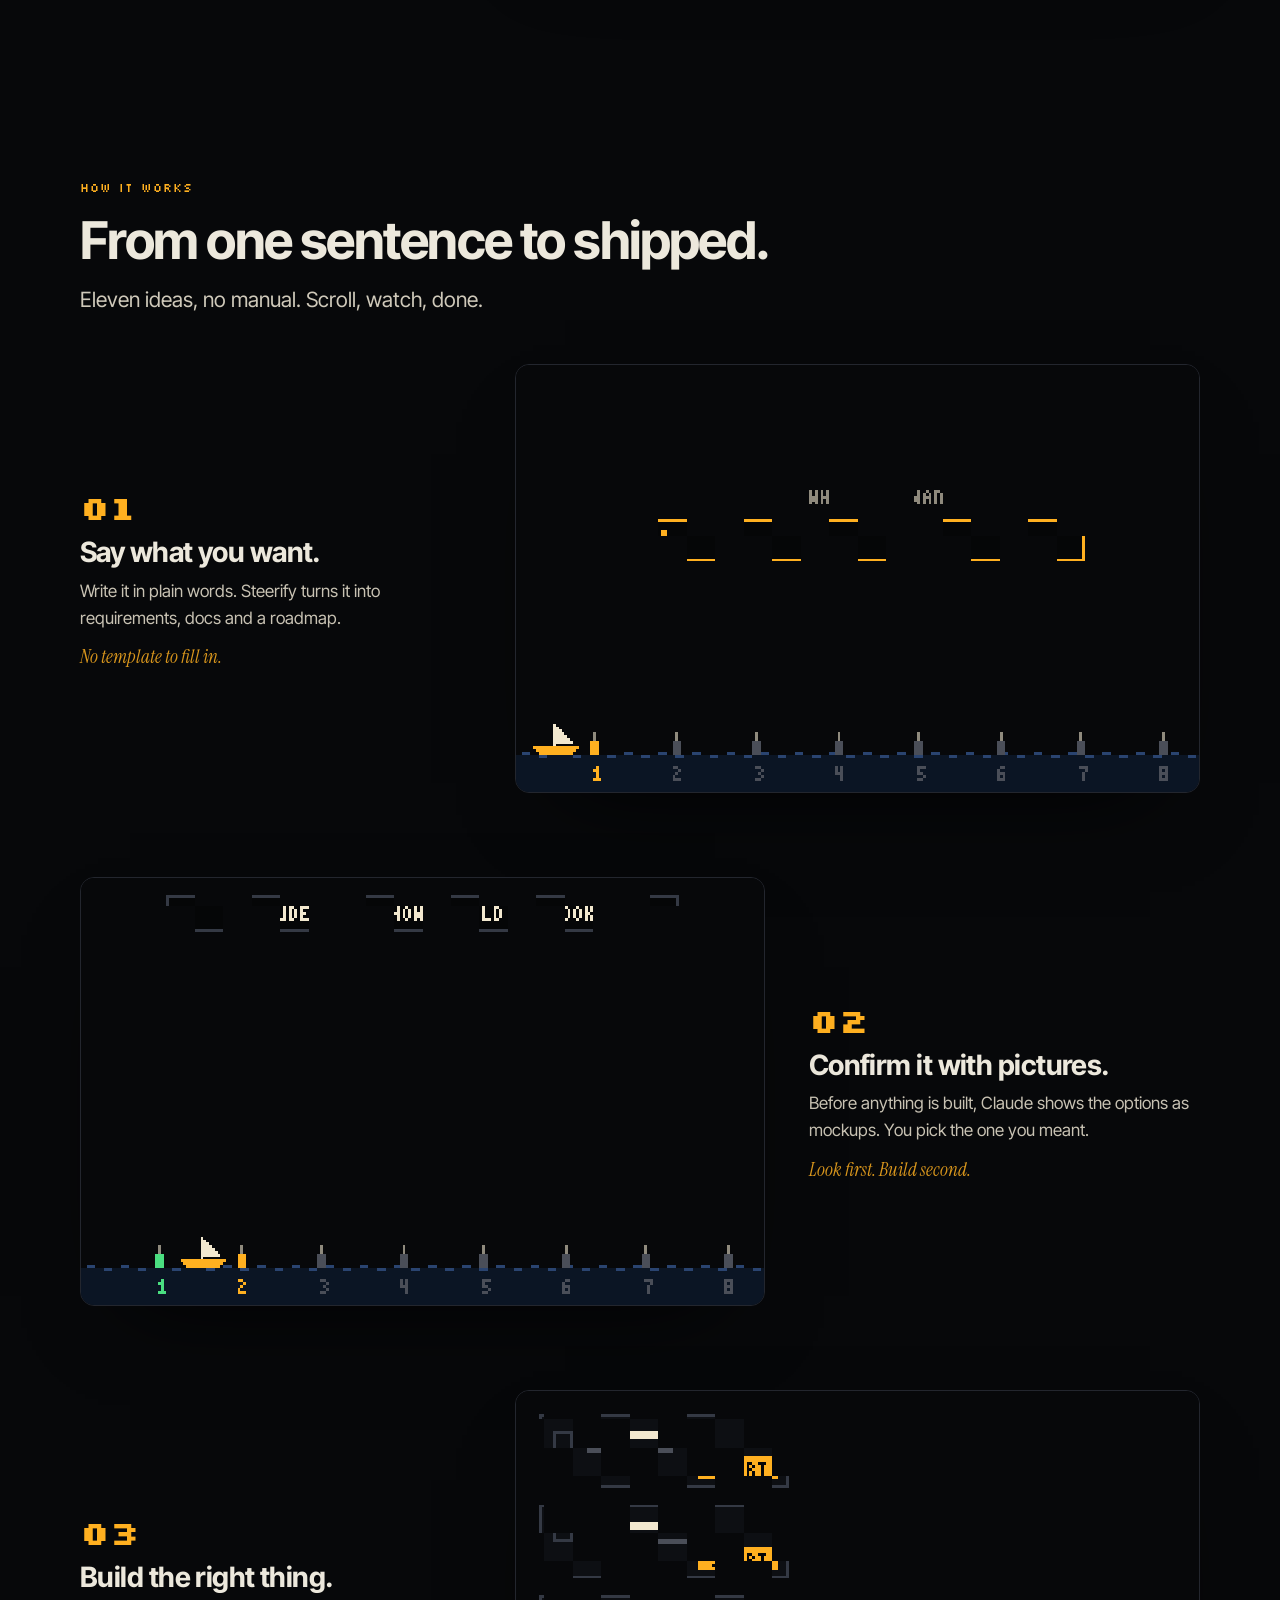
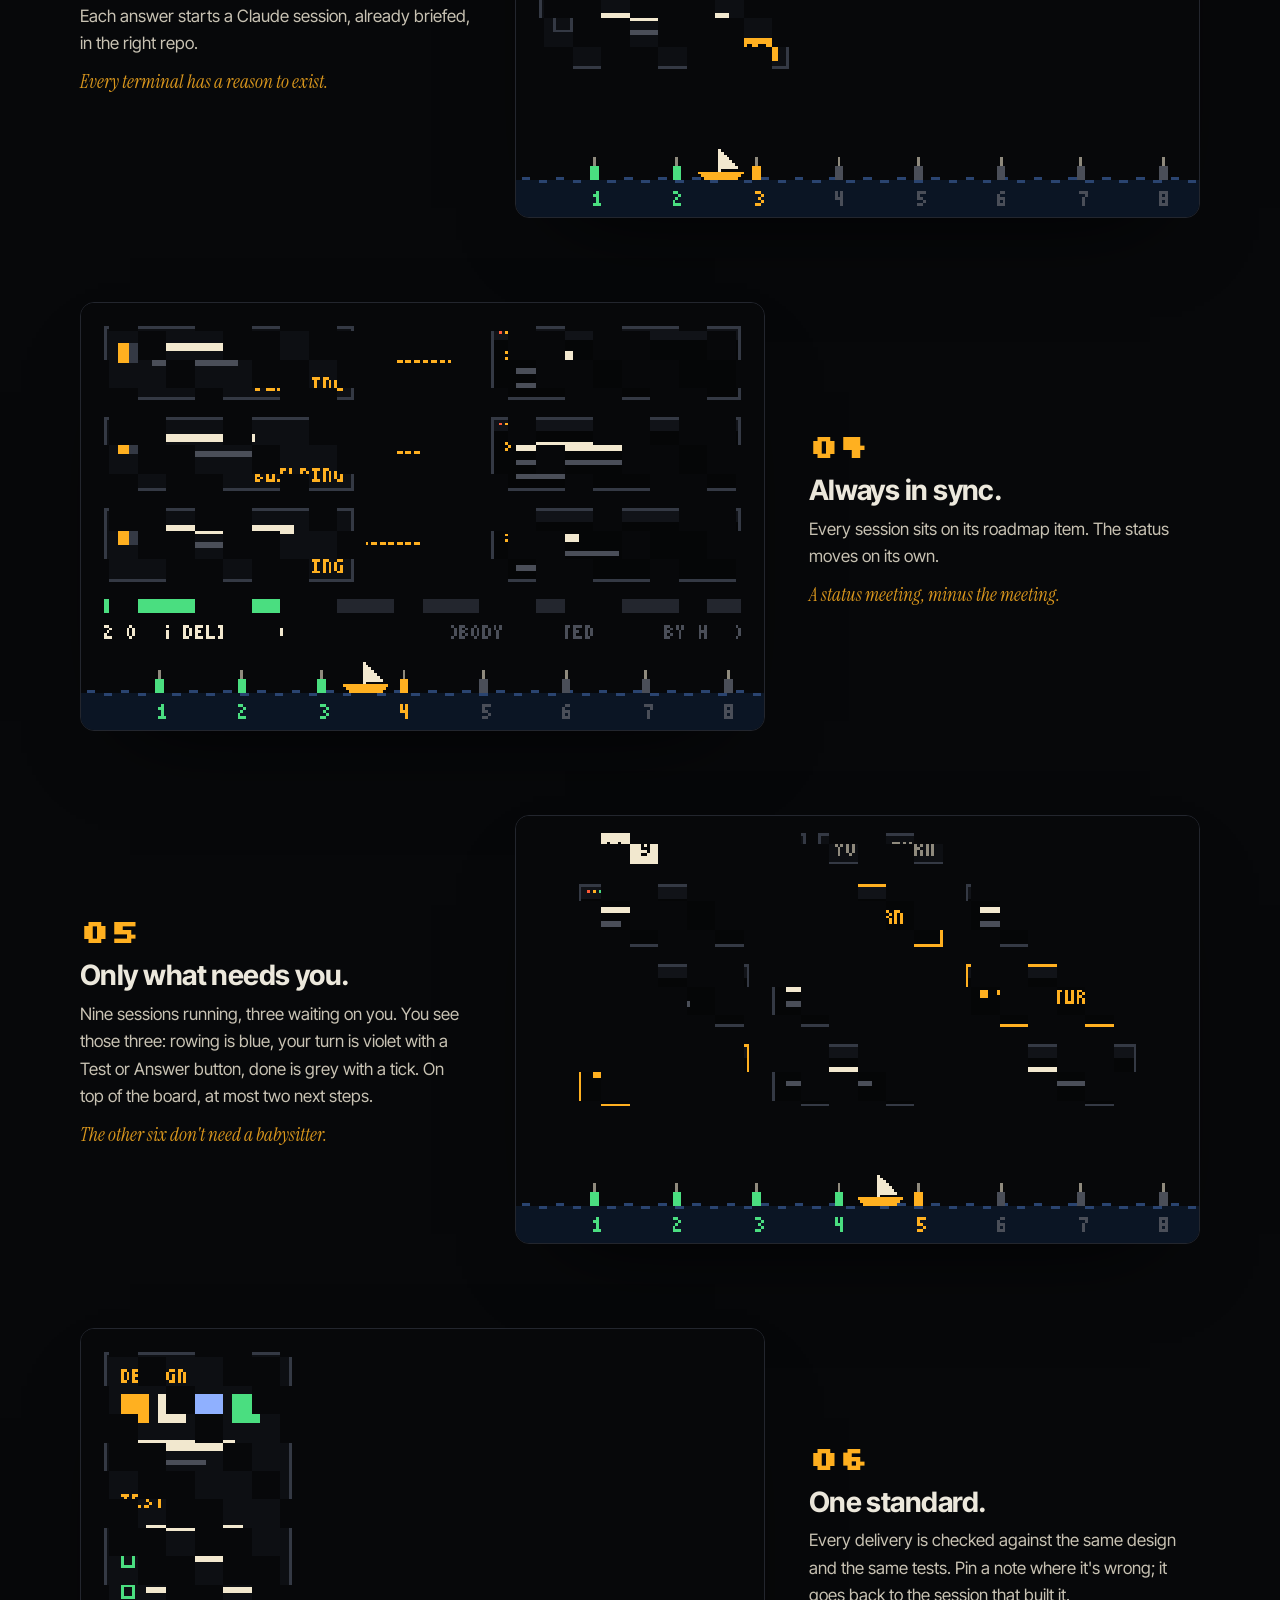
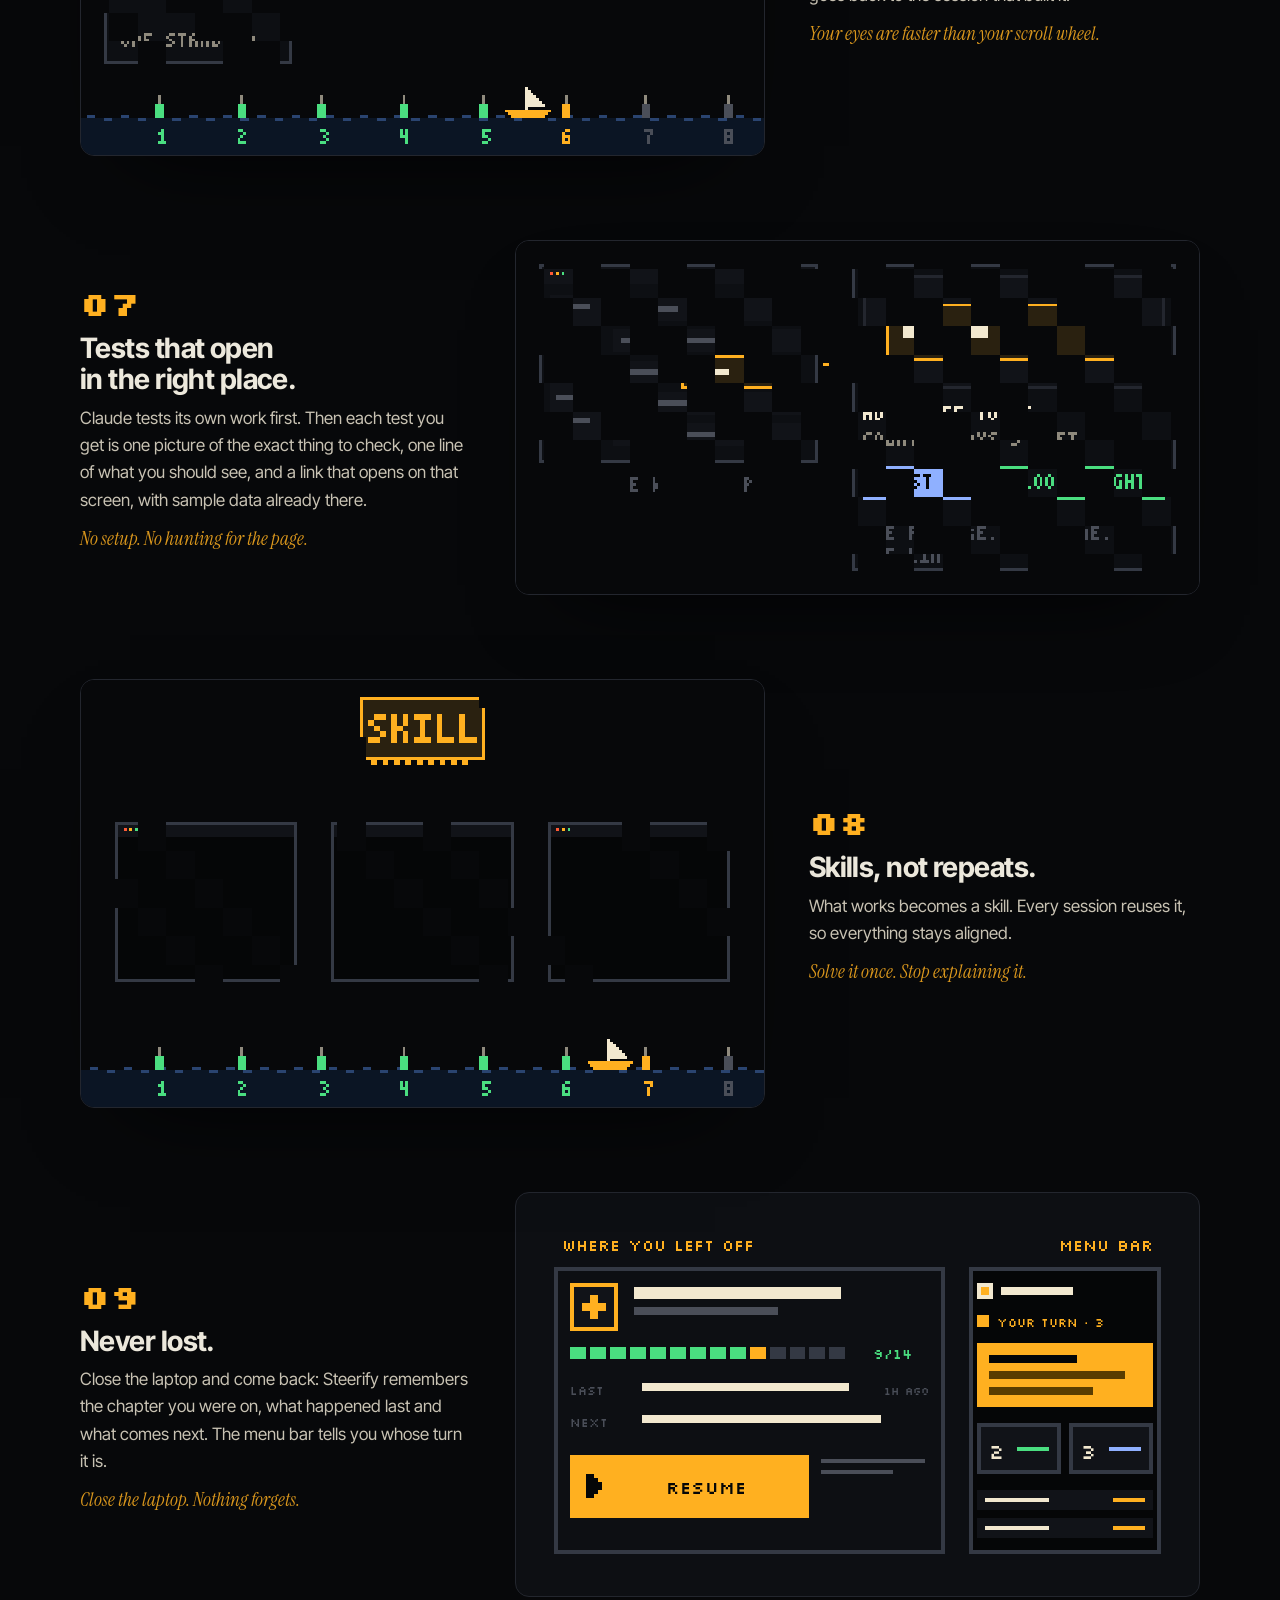
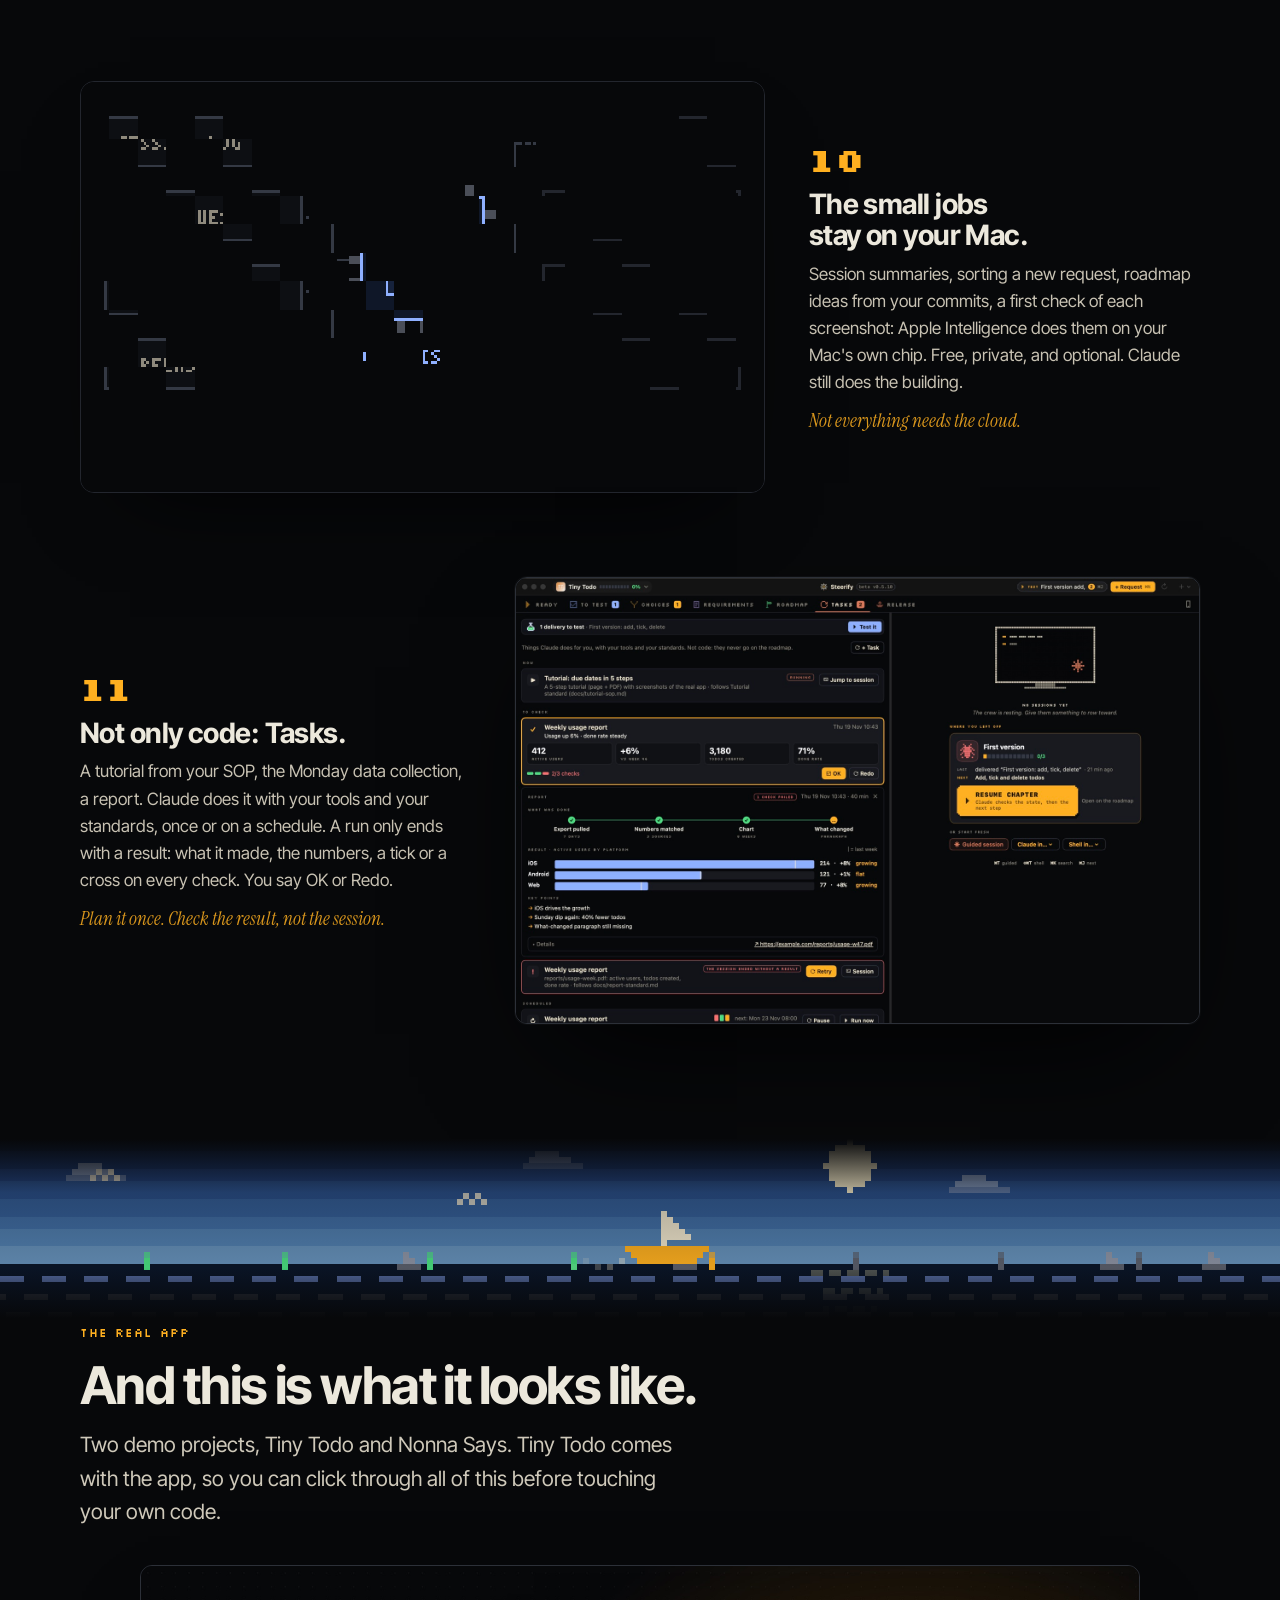
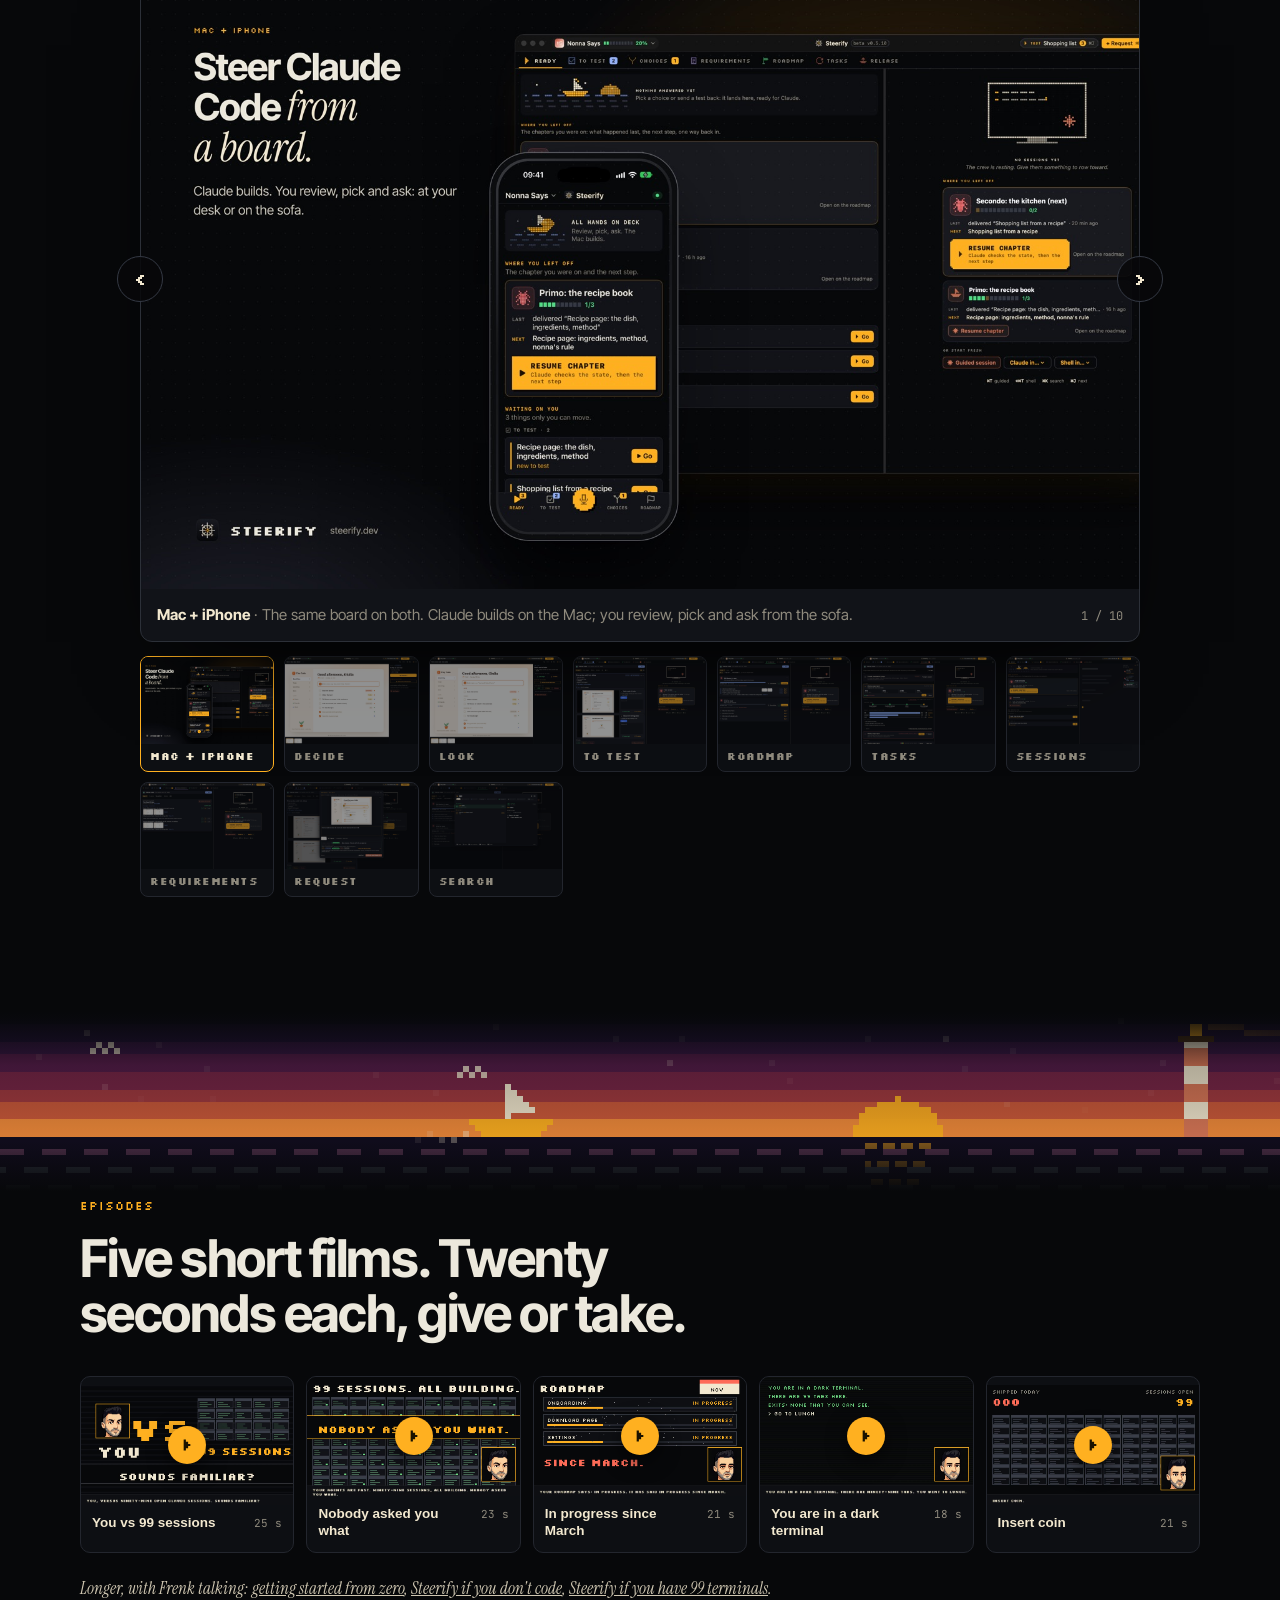
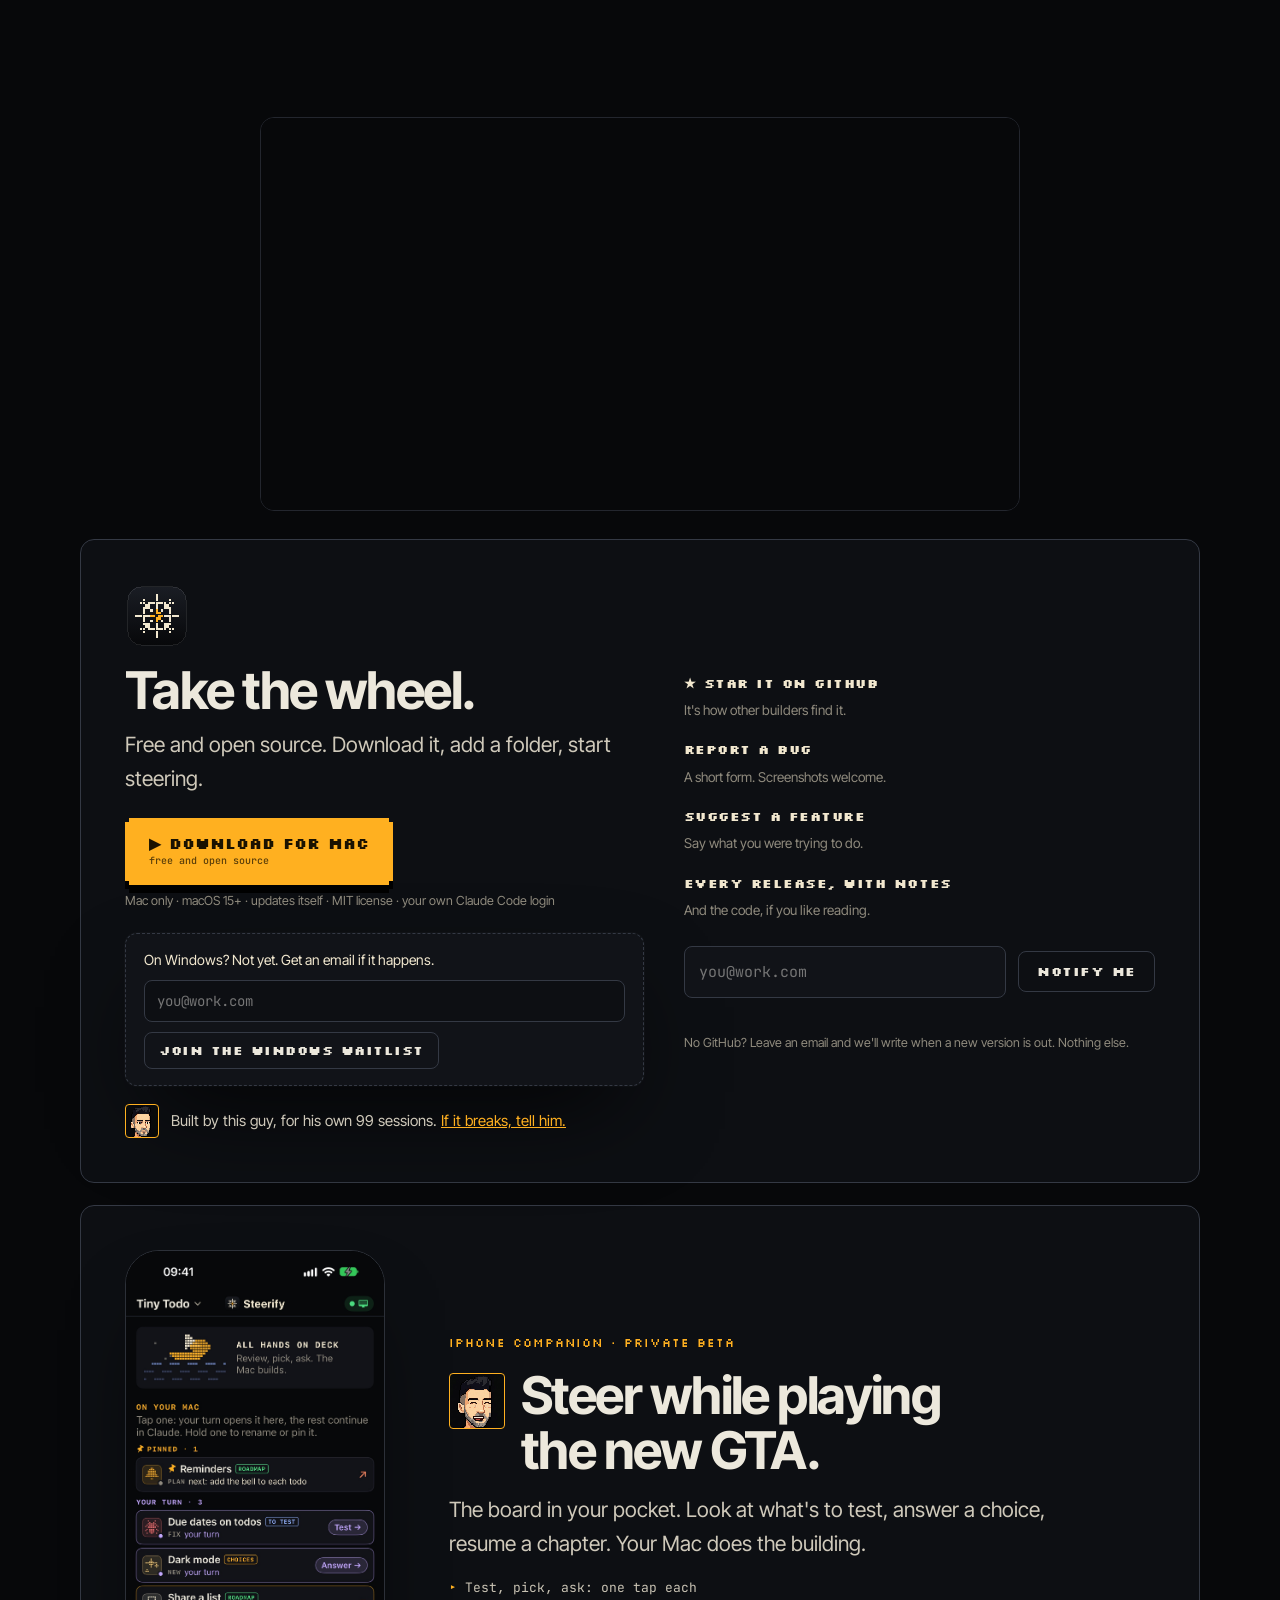
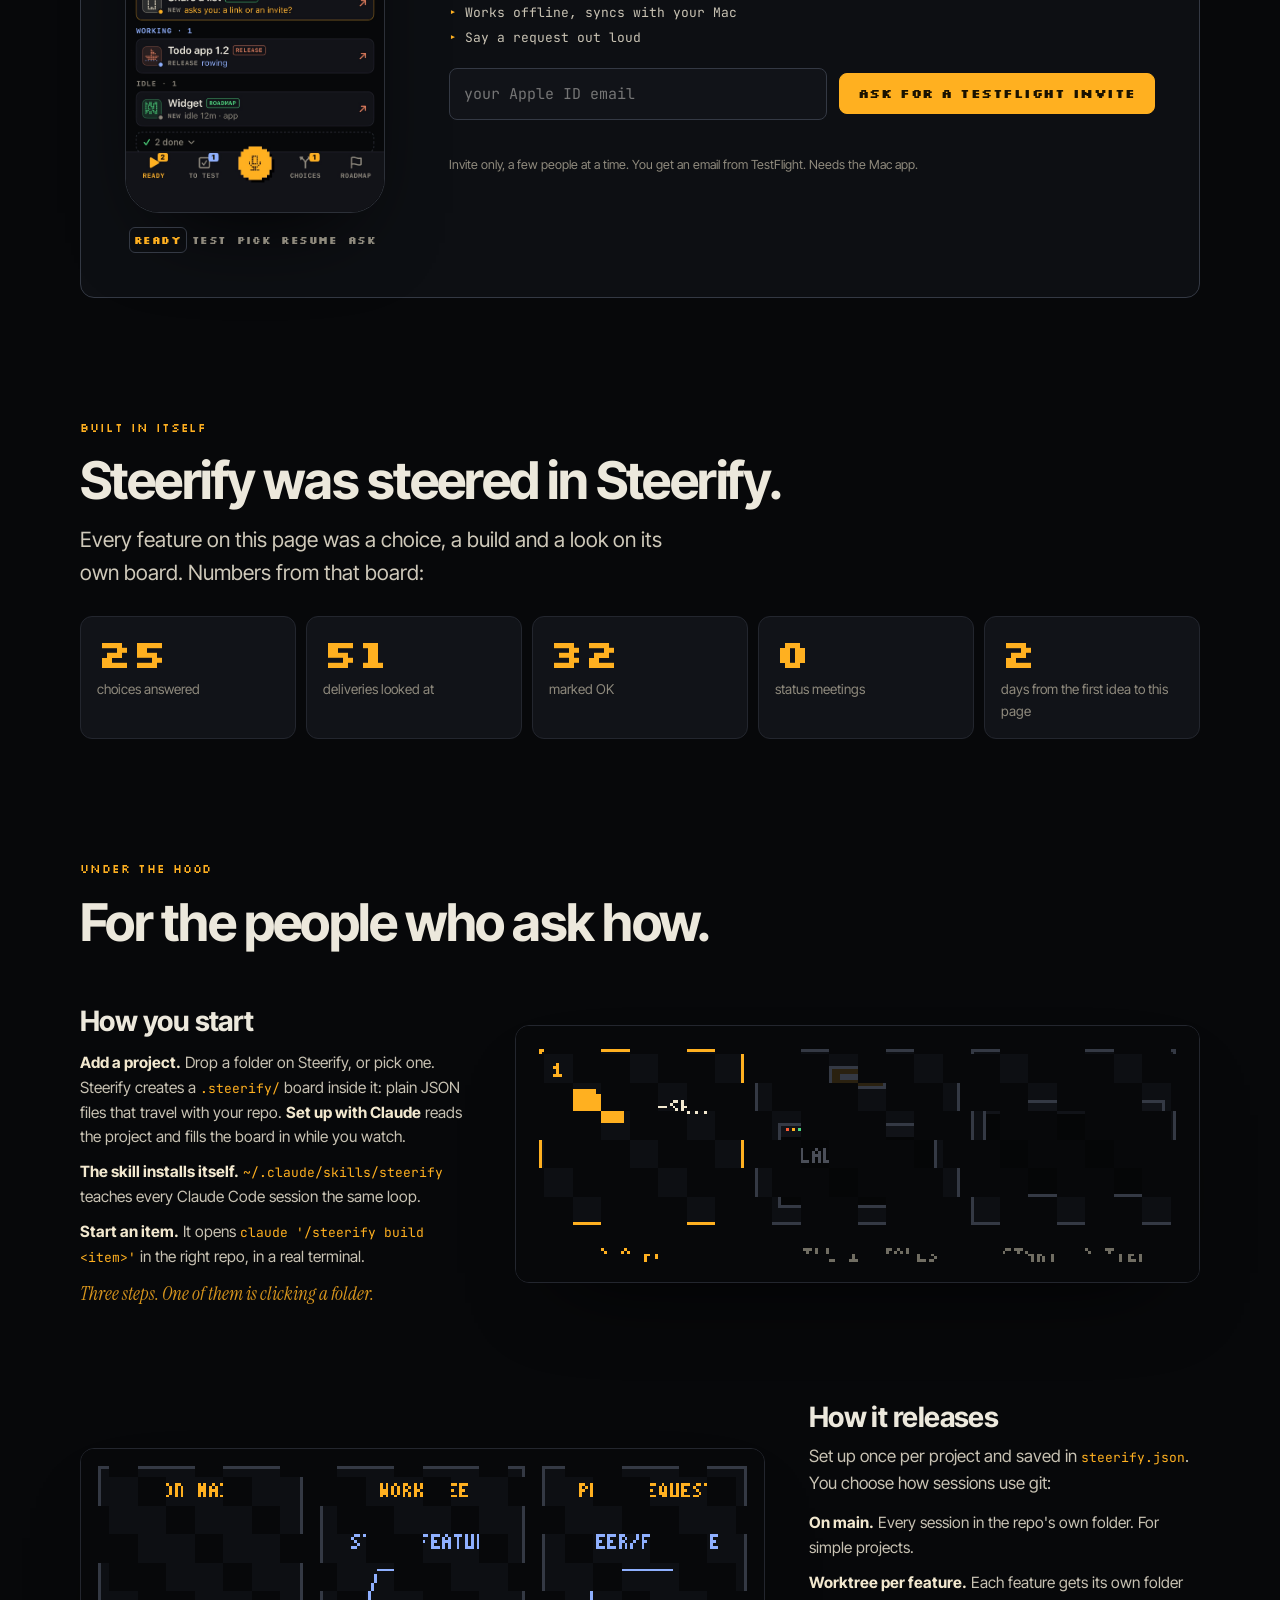
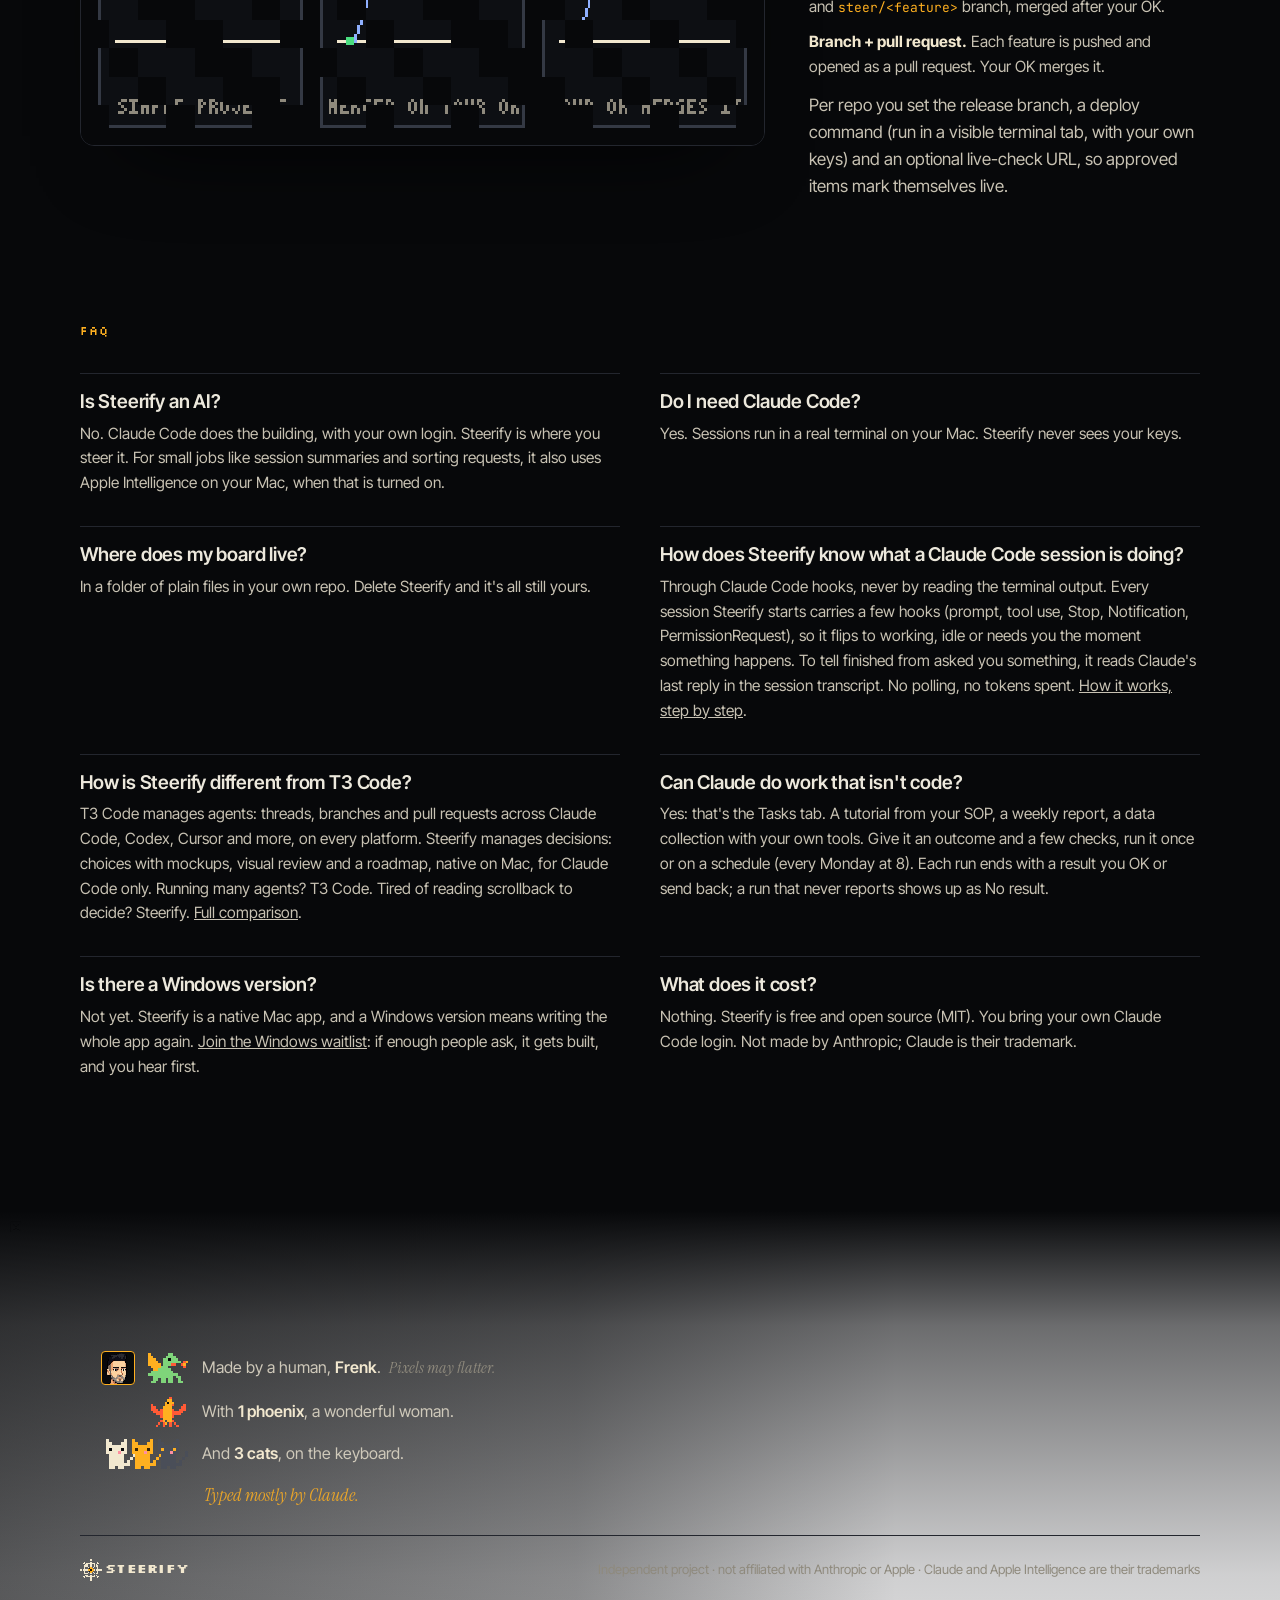
==== commit 8681ee1e: "Steerify 0.5.12 (sync f08a2de)" ====
--- a/site/index.html
+++ b/site/index.html
@@ -27,7 +27,7 @@
 <meta name="twitter:description" content="Steerify is a native Mac app for steering Claude Code across your projects: choices with mockups, visual review of finished work and a roadmap, next to the sessions doing the work. Ship more, read less.">
 <meta name="twitter:image" content="https://steerify.dev/assets/og-3.jpg">
 <meta name="twitter:image:alt" content="Steerify: 99 sessions open, 3 waiting on you. You decide. Claude builds. A free Mac app for steering Claude Code.">
-<script type="application/ld+json">{"@context":"https://schema.org","@graph":[{"@type":"WebSite","@id":"https://steerify.dev/#site","name":"Steerify","url":"https://steerify.dev/","inLanguage":"en","publisher":{"@type":"Person","name":"Frenk"}},{"@type":"SoftwareApplication","@id":"https://steerify.dev/#app","name":"Steerify","url":"https://steerify.dev/","applicationCategory":"DeveloperApplication","applicationSubCategory":"AI coding tool","operatingSystem":"macOS 15 or later","softwareVersion":"0.5.6","releaseNotes":"https://steerify.dev/releases.html","image":"https://steerify.dev/assets/og-3.jpg","screenshot":"https://steerify.dev/assets/shots/hero-now.jpg","description":"Steerify is a native Mac app for steering Claude Code across projects. It keeps a steering board (choices with mockups, visual review of finished work, requirements and a roadmap) next to the Claude Code terminal sessions doing the work. Claude asks, builds and delivers on the board; you choose, look and approve, and approved work ships in one click.","featureList":["Every roadmap item starts its own briefed Claude Code session in the right repo","Choices with a mockup per option, answered with one click","Visual review: finished work arrives as pictures, with notes pinned on the picture","Session status from Claude Code hooks: working, waiting on you, idle","Release tab: approved work is committed, pushed and deployed by the session that built it","Steerify MCP server so Claude updates the board directly","Tasks: non-code work Claude does on a schedule (tutorials, reports, data collection), each run ending in a result you check","Multi-project: every project's board lives in its own git repo","Updates itself: new versions download in the background, one click to restart"],"offers":{"@type":"Offer","price":"0","priceCurrency":"EUR","availability":"https://schema.org/InStock","description":"Free and open source (MIT)"},"creator":{"@type":"Person","name":"Frenk"}},{"@type":"FAQPage","@id":"https://steerify.dev/#faq","mainEntity":[{"@type":"Question","name":"Is Steerify an AI?","acceptedAnswer":{"@type":"Answer","text":"No. Claude Code does the building, with your own login. Steerify is where you steer it. For small jobs like session summaries and sorting requests, it also uses Apple Intelligence on your Mac, when that is turned on."}},{"@type":"Question","name":"Do I need Claude Code?","acceptedAnswer":{"@type":"Answer","text":"Yes. Sessions run in a real terminal on your Mac. Steerify never sees your keys."}},{"@type":"Question","name":"Where does my board live?","acceptedAnswer":{"@type":"Answer","text":"In a folder of plain files in your own repo. Delete Steerify and it's all still yours."}},{"@type":"Question","name":"How does Steerify know what a Claude Code session is doing?","acceptedAnswer":{"@type":"Answer","text":"Through Claude Code hooks, never by reading the terminal output. Every session Steerify starts carries a few hooks (prompt, tool use, Stop, Notification, PermissionRequest), so it flips to working, idle or needs you the moment something happens. To tell finished from asked you something, it reads Claude's last reply in the session transcript. No polling, no tokens spent."}},{"@type":"Question","name":"How is Steerify different from T3 Code?","acceptedAnswer":{"@type":"Answer","text":"T3 Code manages agents: threads, branches and pull requests across Claude Code, Codex, Cursor and more, on every platform. Steerify manages decisions: choices with mockups, visual review and a roadmap, native on Mac, for Claude Code only. Running many agents? T3 Code. Tired of reading scrollback to decide? Steerify. Full comparison: https://steerify.dev/t3-code-alternative.html"}},{"@type":"Question","name":"Can Claude do work that isn't code?","acceptedAnswer":{"@type":"Answer","text":"Yes: that's the Tasks tab. A tutorial from your SOP, a weekly report, a data collection with your own tools. Give it an outcome and a few checks, run it once or on a schedule. Each run ends with a result you OK or send back; a run that never reports shows up as No result."}},{"@type":"Question","name":"What does it cost?","acceptedAnswer":{"@type":"Answer","text":"Nothing. Steerify is free and open source (MIT). You bring your own Claude Code login. Not made by Anthropic; Claude is their trademark."}},{"@type":"Question","name":"Is there a Windows version?","acceptedAnswer":{"@type":"Answer","text":"Not yet. Steerify is a native Mac app, and a Windows version means writing the whole app again. Leave your email on the Windows waitlist at https://steerify.dev/#windows: if enough people ask, it gets built, and you hear first."}}]}]}</script>
+<script type="application/ld+json">{"@context":"https://schema.org","@graph":[{"@type":"WebSite","@id":"https://steerify.dev/#site","name":"Steerify","url":"https://steerify.dev/","inLanguage":"en","publisher":{"@type":"Person","name":"Frenk"}},{"@type":"SoftwareApplication","@id":"https://steerify.dev/#app","name":"Steerify","url":"https://steerify.dev/","applicationCategory":"DeveloperApplication","applicationSubCategory":"AI coding tool","operatingSystem":"macOS 15 or later","softwareVersion":"0.5.6","releaseNotes":"https://steerify.dev/releases.html","image":"https://steerify.dev/assets/og-3.jpg","screenshot":"https://steerify.dev/assets/shots/marketing/web/hero.jpg","description":"Steerify is a native Mac app for steering Claude Code across projects. It keeps a steering board (choices with mockups, visual review of finished work, requirements and a roadmap) next to the Claude Code terminal sessions doing the work. Claude asks, builds and delivers on the board; you choose, look and approve, and approved work ships in one click.","featureList":["Every roadmap item starts its own briefed Claude Code session in the right repo","Choices with a mockup per option, answered with one click","Visual review: finished work arrives as pictures, with notes pinned on the picture","Session status from Claude Code hooks: working, waiting on you, idle","Release tab: approved work is committed, pushed and deployed by the session that built it","Steerify MCP server so Claude updates the board directly","Tasks: non-code work Claude does on a schedule (tutorials, reports, data collection), each run ending in a result you check","Multi-project: every project's board lives in its own git repo","Updates itself: new versions download in the background, one click to restart"],"offers":{"@type":"Offer","price":"0","priceCurrency":"EUR","availability":"https://schema.org/InStock","description":"Free and open source (MIT)"},"creator":{"@type":"Person","name":"Frenk"}},{"@type":"FAQPage","@id":"https://steerify.dev/#faq","mainEntity":[{"@type":"Question","name":"Is Steerify an AI?","acceptedAnswer":{"@type":"Answer","text":"No. Claude Code does the building, with your own login. Steerify is where you steer it. For small jobs like session summaries and sorting requests, it also uses Apple Intelligence on your Mac, when that is turned on."}},{"@type":"Question","name":"Do I need Claude Code?","acceptedAnswer":{"@type":"Answer","text":"Yes. Sessions run in a real terminal on your Mac. Steerify never sees your keys."}},{"@type":"Question","name":"Where does my board live?","acceptedAnswer":{"@type":"Answer","text":"In a folder of plain files in your own repo. Delete Steerify and it's all still yours."}},{"@type":"Question","name":"How does Steerify know what a Claude Code session is doing?","acceptedAnswer":{"@type":"Answer","text":"Through Claude Code hooks, never by reading the terminal output. Every session Steerify starts carries a few hooks (prompt, tool use, Stop, Notification, PermissionRequest), so it flips to working, idle or needs you the moment something happens. To tell finished from asked you something, it reads Claude's last reply in the session transcript. No polling, no tokens spent."}},{"@type":"Question","name":"How is Steerify different from T3 Code?","acceptedAnswer":{"@type":"Answer","text":"T3 Code manages agents: threads, branches and pull requests across Claude Code, Codex, Cursor and more, on every platform. Steerify manages decisions: choices with mockups, visual review and a roadmap, native on Mac, for Claude Code only. Running many agents? T3 Code. Tired of reading scrollback to decide? Steerify. Full comparison: https://steerify.dev/t3-code-alternative.html"}},{"@type":"Question","name":"Can Claude do work that isn't code?","acceptedAnswer":{"@type":"Answer","text":"Yes: that's the Tasks tab. A tutorial from your SOP, a weekly report, a data collection with your own tools. Give it an outcome and a few checks, run it once or on a schedule. Each run ends with a result you OK or send back; a run that never reports shows up as No result."}},{"@type":"Question","name":"What does it cost?","acceptedAnswer":{"@type":"Answer","text":"Nothing. Steerify is free and open source (MIT). You bring your own Claude Code login. Not made by Anthropic; Claude is their trademark."}},{"@type":"Question","name":"Is there a Windows version?","acceptedAnswer":{"@type":"Answer","text":"Not yet. Steerify is a native Mac app, and a Windows version means writing the whole app again. Leave your email on the Windows waitlist at https://steerify.dev/#windows: if enough people ask, it gets built, and you hear first."}}]}]}</script>
 <link rel="preconnect" href="https://fonts.googleapis.com">
 <link rel="stylesheet" href="https://fonts.googleapis.com/css2?family=Silkscreen:wght@400;700&family=Instrument+Serif:ital@1&family=Inter+Tight:wght@400;500;600;700&family=JetBrains+Mono:wght@400;500&display=swap">
 <link rel="stylesheet" href="assets/site.css?v=15">
@@ -197,8 +197,9 @@
     <div class="wrap">
       <span class="eyebrow">The real app</span>
       <h2 style="margin-top:14px">And this is what it looks like.</h2>
-      <p class="lead" style="margin-top:14px">The demo project, Tiny Todo. It comes with the app, so you can click through all of this before touching your own code.</p>
+      <p class="lead" style="margin-top:14px">Two demo projects, Tiny Todo and Nonna Says. Tiny Todo comes with the app, so you can click through all of this before touching your own code.</p>
       <div class="gal" data-gallery aria-label="Screenshots of the app on the demo project">
+        <figure data-label="Mac + iPhone"><a href="assets/shots/marketing/hero.png"><img src="assets/shots/marketing/web/hero.jpg" width="1600" height="1000" alt="Steerify on the Mac and on the iPhone, both on the Nonna Says demo: where you left off and a Resume chapter button" loading="lazy"></a><figcaption><span><b>Mac + iPhone</b> · The same board on both. Claude builds on the Mac; you review, pick and ask from the sofa.</span></figcaption></figure>
         <figure data-label="Decide"><a href="assets/shots/demo/choice-making.png"><img src="assets/shots/demo/web/choice-making.jpg" width="1600" height="1043" alt="A choice opened full screen: the Tiny Todo list with due-date chips, option A suggested, and a Choose A button" loading="lazy"></a><figcaption><span><b>Decide</b> · A choice, full screen. The option is a picture; one button chooses it.</span></figcaption></figure>
         <figure data-label="Look"><a href="assets/shots/demo/test-preview.png"><img src="assets/shots/demo/web/test-preview.jpg" width="1600" height="1043" alt="A delivered test with its picture, a Mark it right button and the verdict buttons OK, Refine, Broken" loading="lazy"></a><figcaption><span><b>Look</b> · One test, one picture. Mark it right, then OK, Refine or Broken.</span></figcaption></figure>
         <figure data-label="To test"><a href="assets/shots/demo/test.png"><img src="assets/shots/demo/web/test.jpg" width="1600" height="1043" alt="The To test tab: a delivery with two tests, each with a picture, Test it and Looks right" loading="lazy"></a><figcaption><span><b>To test</b> · Every delivery with its tests, a picture for each one.</span></figcaption></figure>
@@ -276,7 +277,7 @@
         </div>
       </div>
       <div class="beta iphone" id="iphone">
-        <div class="ip-phone"><figure class="phone ip-rotate" data-rotate><img src="assets/shots/iphone-ready.jpg" width="1206" height="2622" alt="Steerify on iPhone: what your Mac is doing, and the one thing waiting on you" class="on"><img src="assets/shots/iphone-detail.jpg" width="1206" height="2622" loading="lazy" alt="To test on iPhone: the delivery as a picture, Looks right, then OK, Refine or Broken"><img src="assets/shots/iphone-choice.jpg" width="1206" height="2622" loading="lazy" alt="A choice on iPhone: the option as a mockup, a note pinned on it, Pick"><img src="assets/shots/iphone-road.jpg" width="1206" height="2622" loading="lazy" alt="The roadmap on iPhone: chapters, core progress, Resume chapter"><img src="assets/shots/iphone-request.jpg" width="1206" height="2622" loading="lazy" alt="A new request said out loud on iPhone, sorted as a refinement"></figure><div class="ip-dots" role="group" aria-label="iPhone screens"><button type="button" data-i="0" aria-current="true">Ready</button><button type="button" data-i="1">Test</button><button type="button" data-i="2">Pick</button><button type="button" data-i="3">Resume</button><button type="button" data-i="4">Ask</button></div></div>
+        <div class="ip-phone"><figure class="phone ip-rotate" data-rotate><img src="assets/shots/demo/iphone/web/sessions.jpg" width="1206" height="2622" alt="Steerify on iPhone: the sessions on your Mac, three waiting on you, with Test and Answer" class="on"><img src="assets/shots/demo/iphone/web/test.jpg" width="1206" height="2622" loading="lazy" alt="To test on iPhone: the delivery as a picture, pinch to zoom, then OK, Refine or Broken"><img src="assets/shots/demo/iphone/web/choice.jpg" width="1206" height="2622" loading="lazy" alt="A choice on iPhone: option A as a picture of the app, a note for Claude, Pick"><img src="assets/shots/demo/iphone/web/roadmap.jpg" width="1206" height="2622" loading="lazy" alt="The roadmap on iPhone: chapters with core progress, Resume chapter, items in review"><img src="assets/shots/demo/iphone/web/request.jpg" width="1206" height="2622" loading="lazy" alt="A new request said out loud on iPhone, sorted as a refinement and filed under a chapter"></figure><div class="ip-dots" role="group" aria-label="iPhone screens"><button type="button" data-i="0" aria-current="true">Ready</button><button type="button" data-i="1">Test</button><button type="button" data-i="2">Pick</button><button type="button" data-i="3">Resume</button><button type="button" data-i="4">Ask</button></div></div>
         <div>
           <span class="eyebrow">iPhone companion · private beta</span>
           <div class="ip-head">
--- a/site/assets/site.css
+++ b/site/assets/site.css
@@ -433,3 +433,6 @@
 @media (max-width: 860px) { .app-strip { grid-template-columns: 1fr 1fr } }
 @media (prefers-reduced-motion: reduce) { .info * { animation: none !important } }
 .app-strip img { aspect-ratio: 16 / 10; object-fit: cover; object-position: left top }
+/* Release entries written by scripts/changelog.mjs: no picture, the groups side by side */
+.rel-body.solo { grid-template-columns: repeat(auto-fit, minmax(min(100%, 340px), 1fr)) }
+.rel-group h4 { font: 700 11px var(--f-pix); letter-spacing: .08em; text-transform: uppercase; color: var(--mute); margin: 0 0 12px }
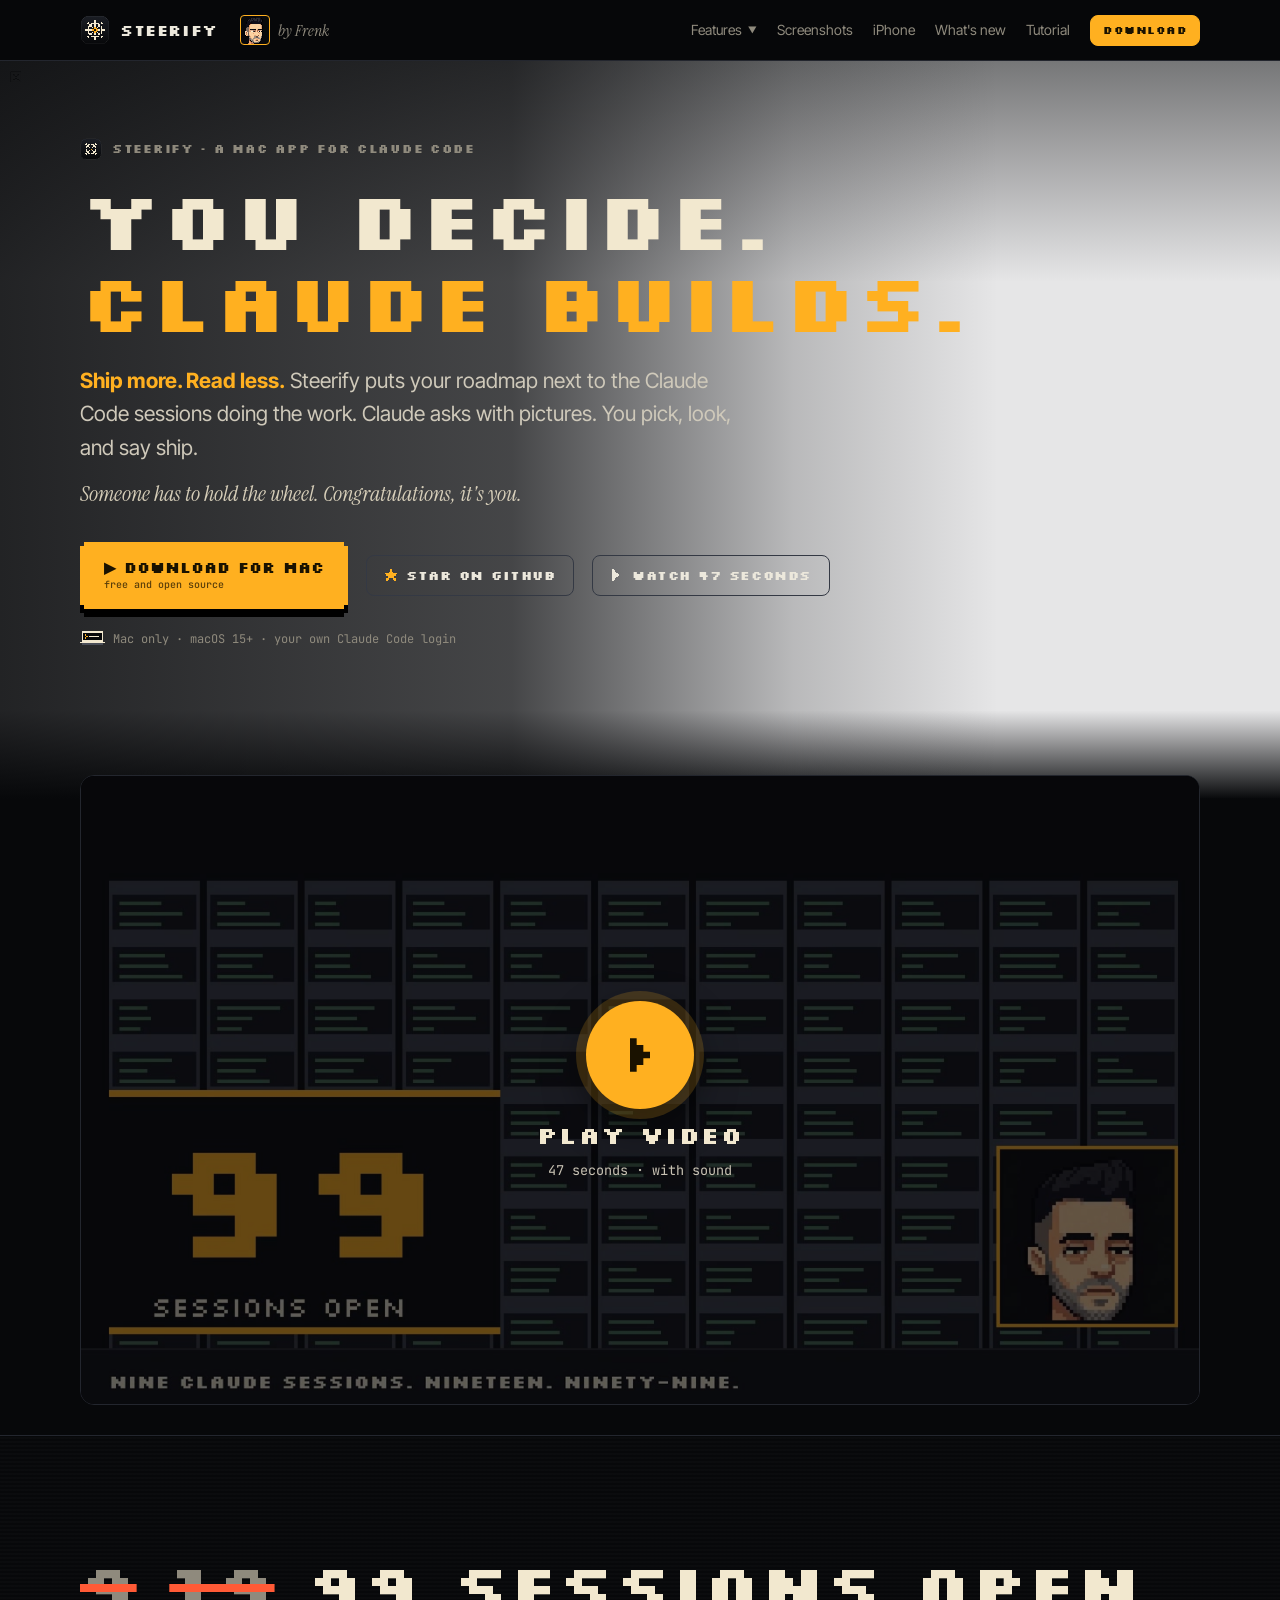
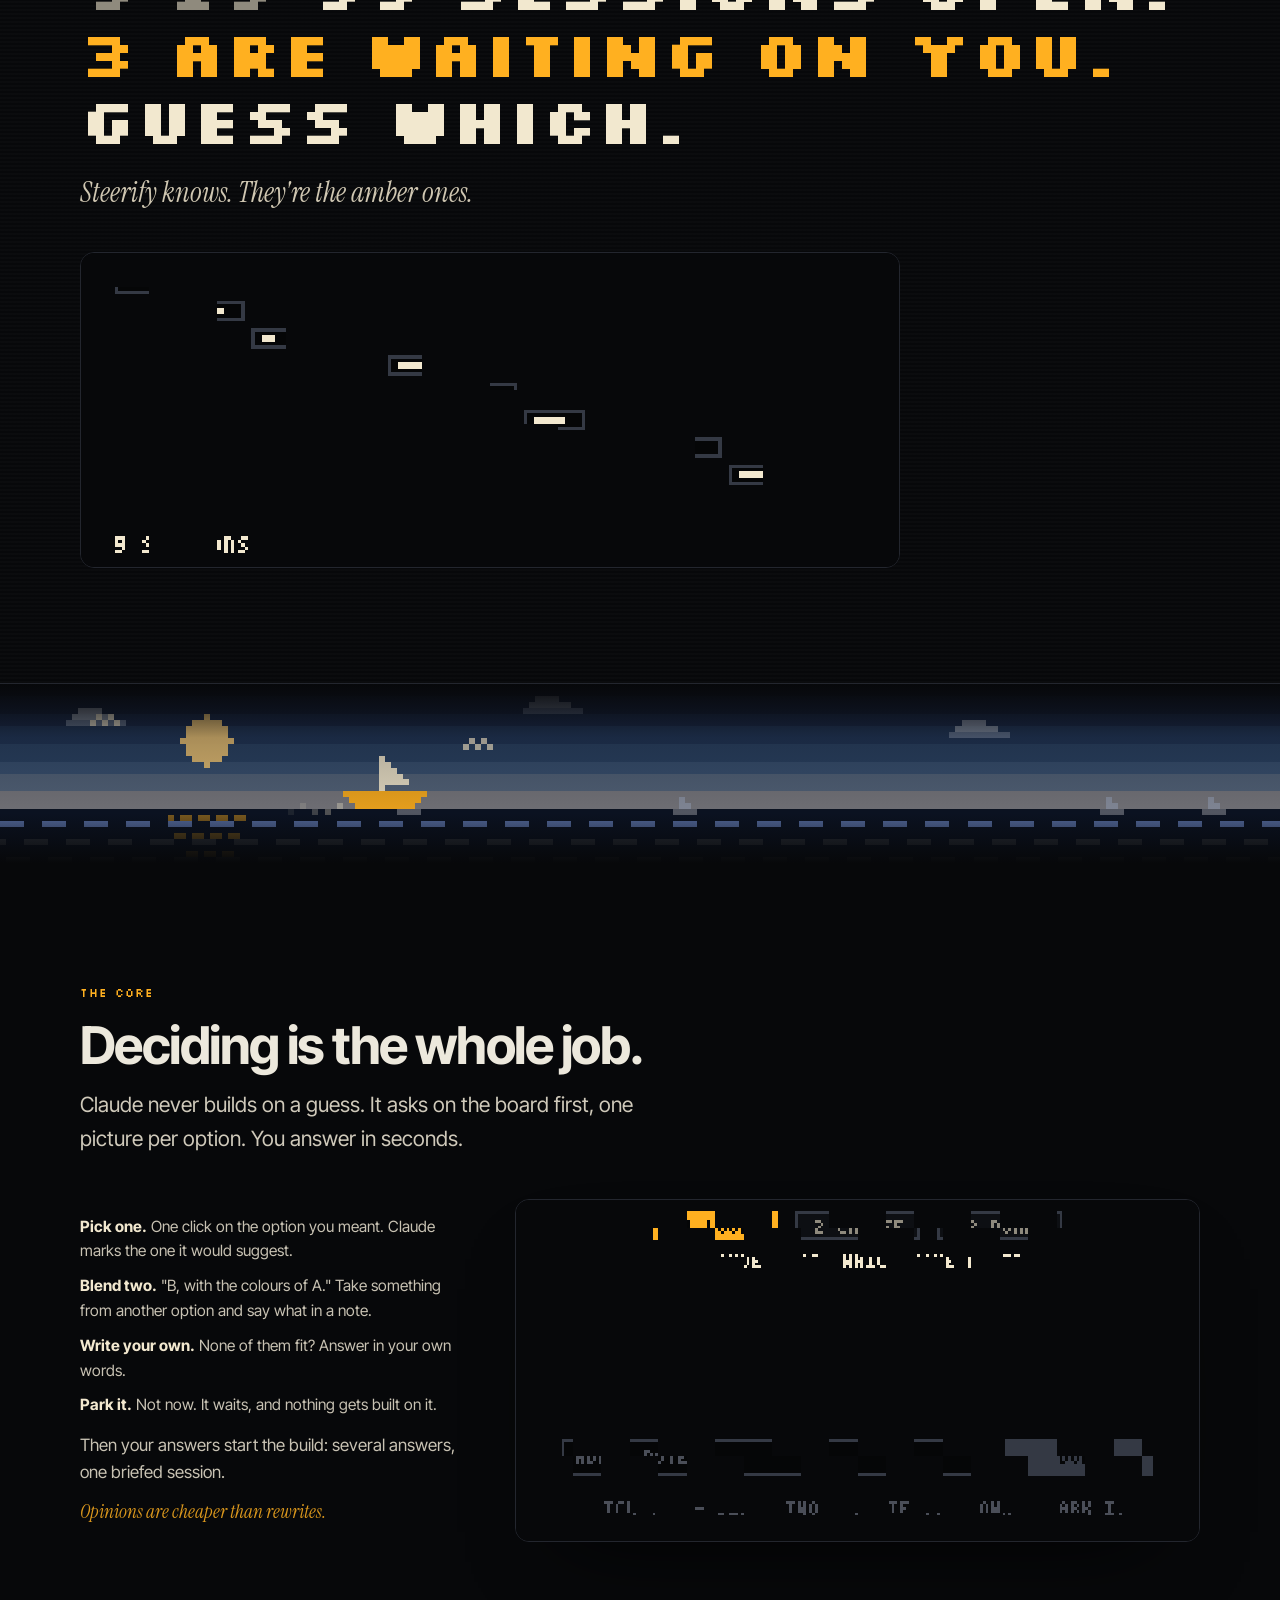
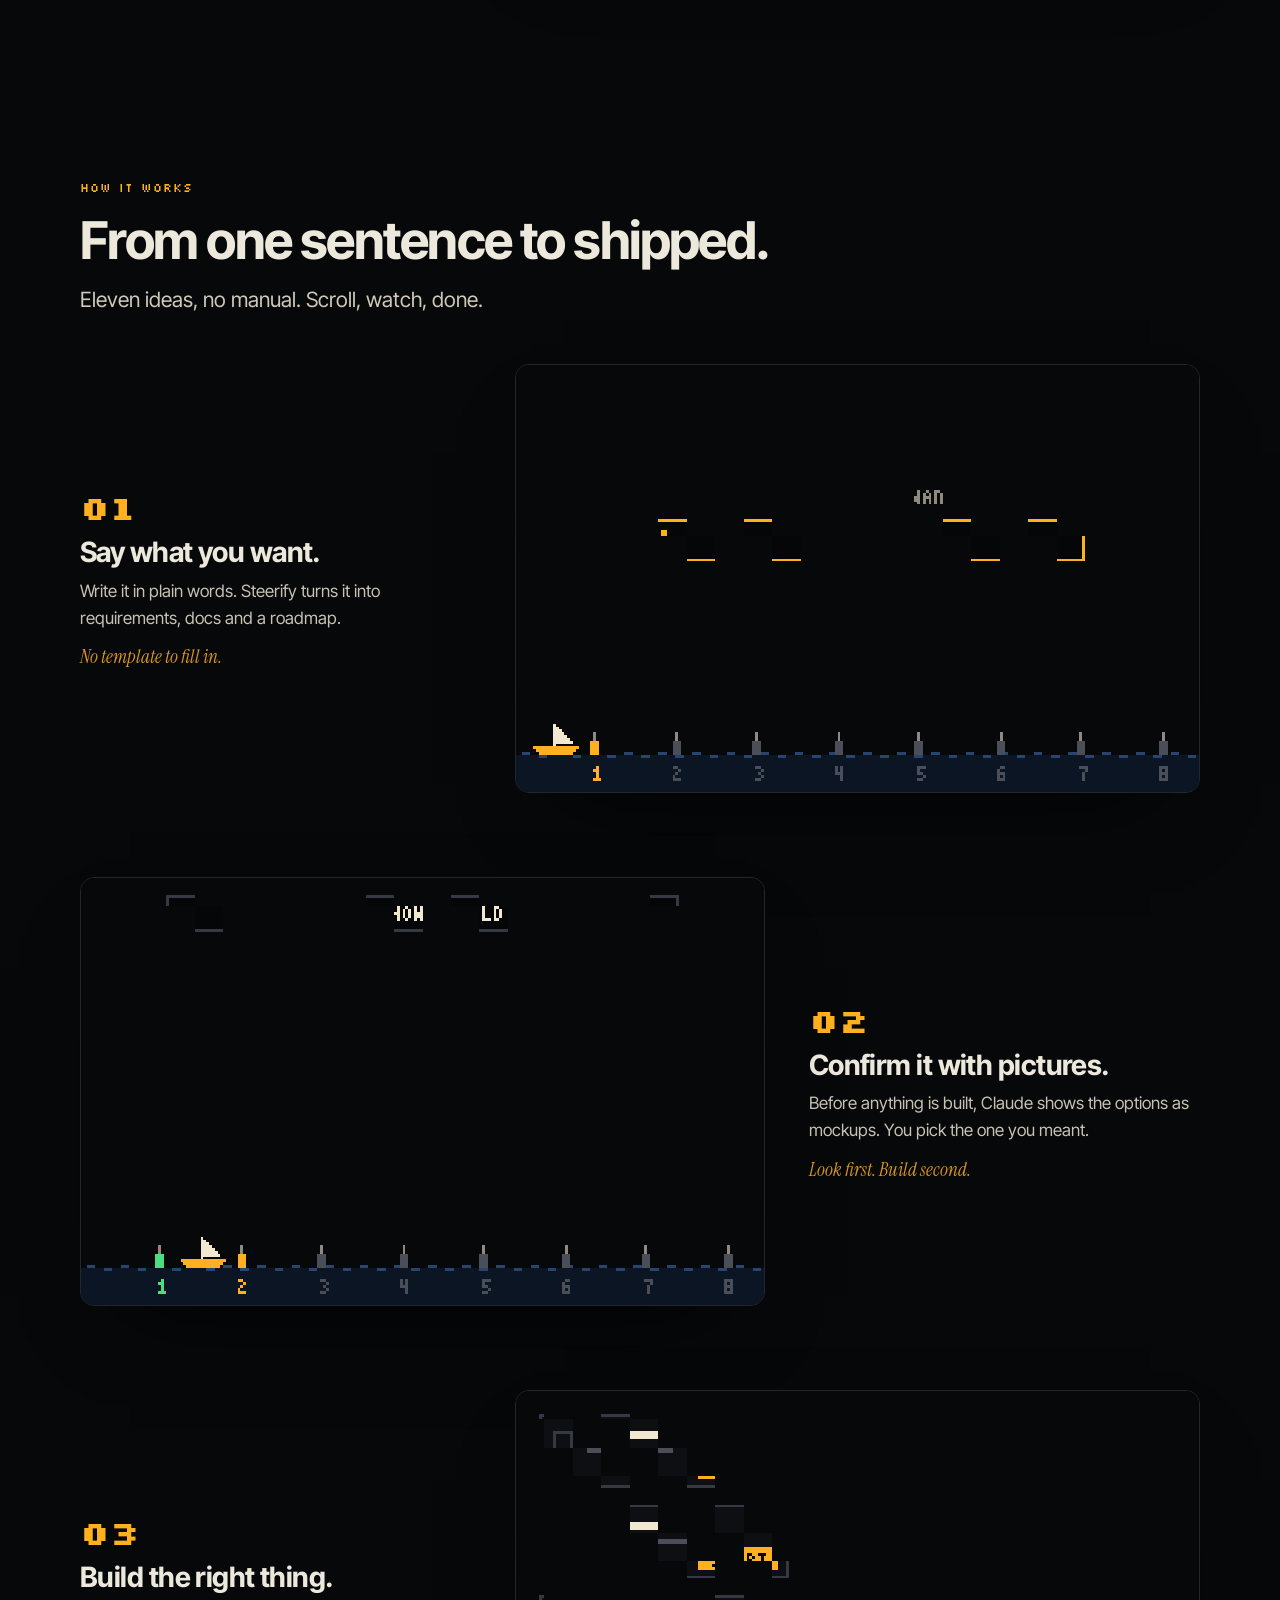
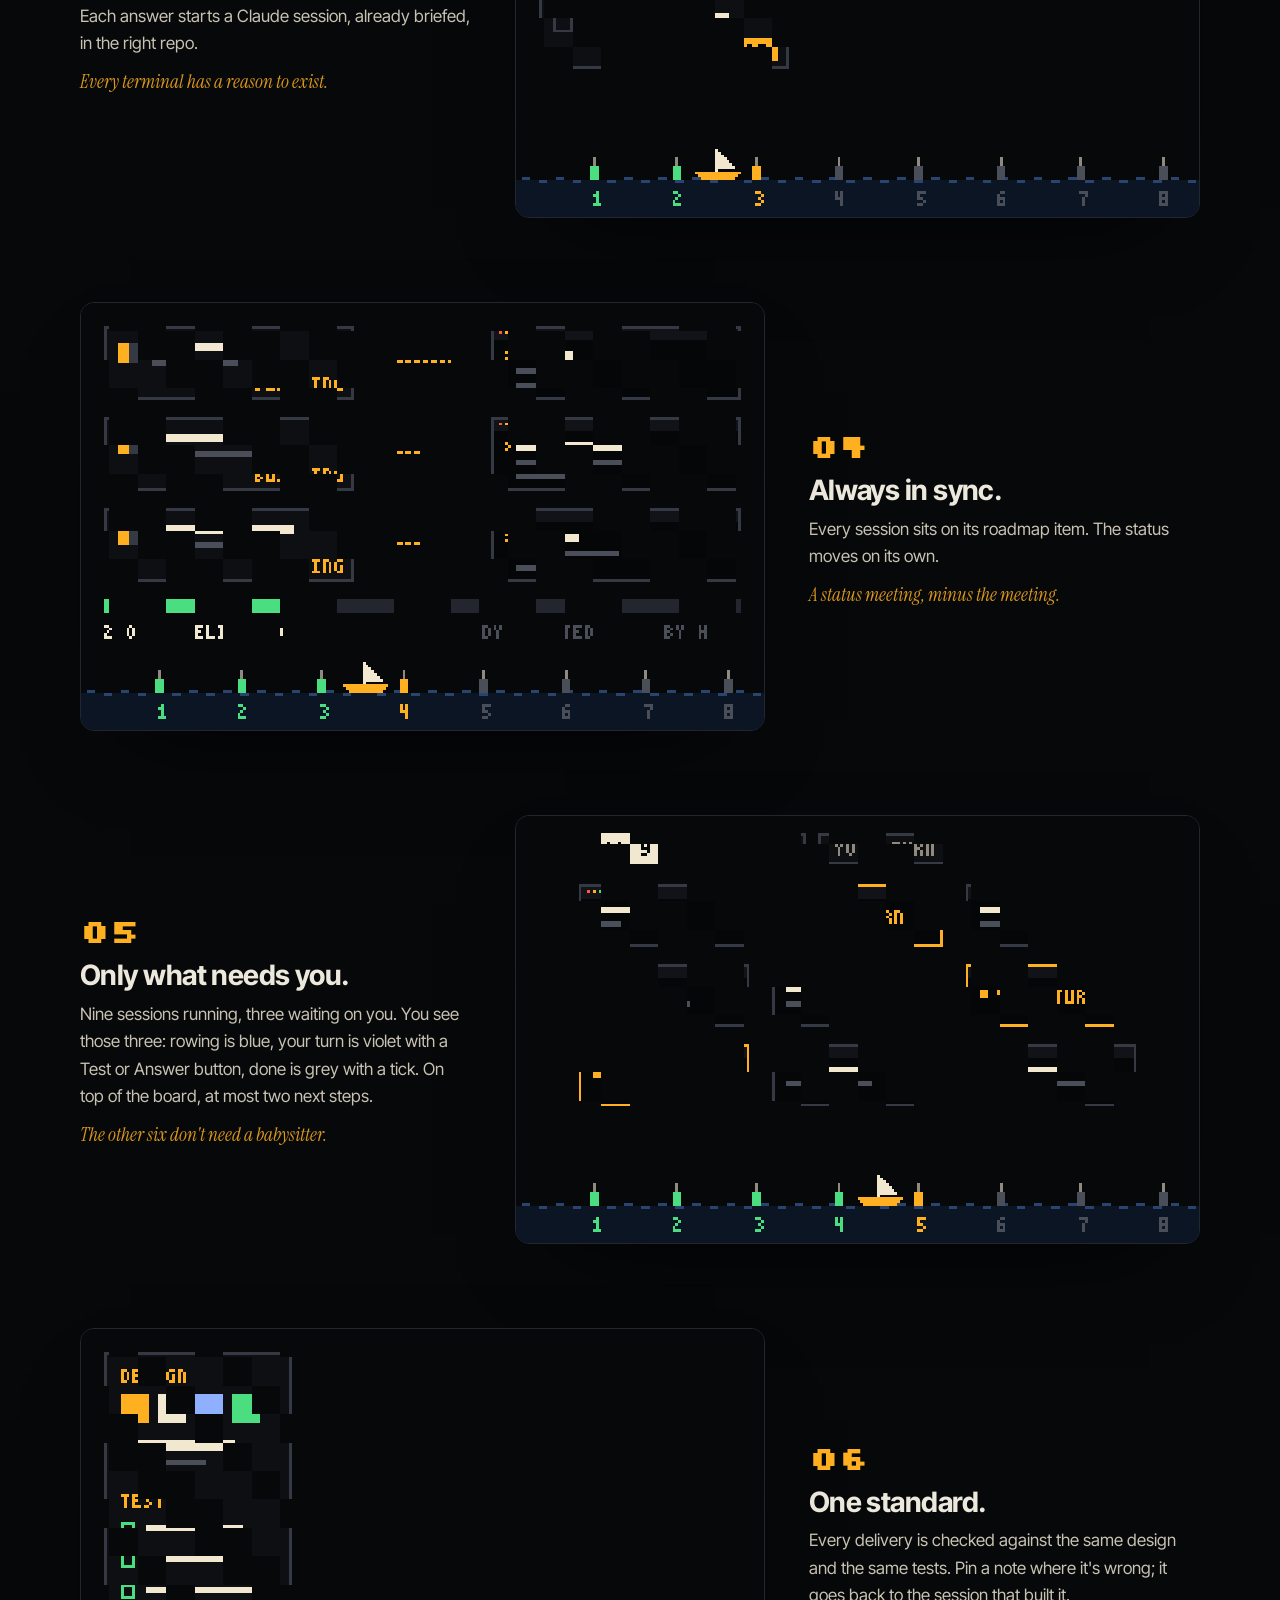
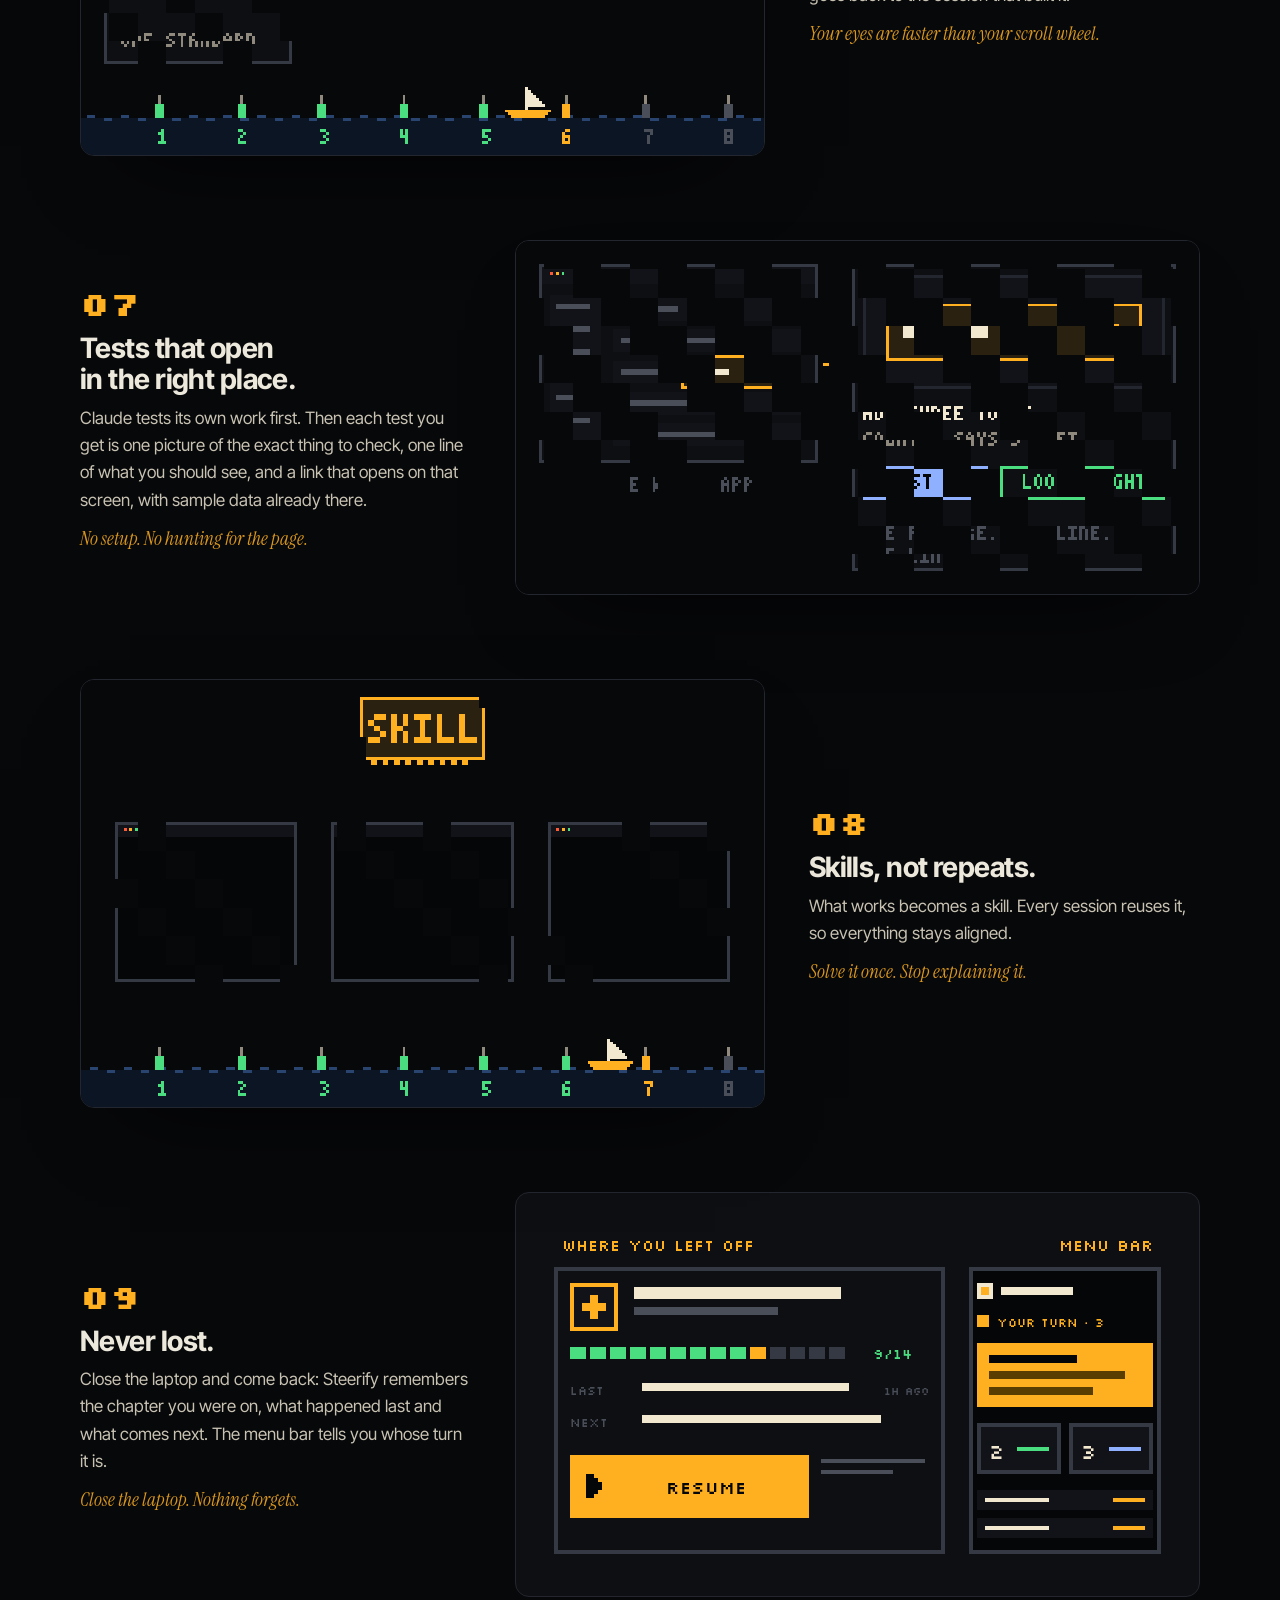
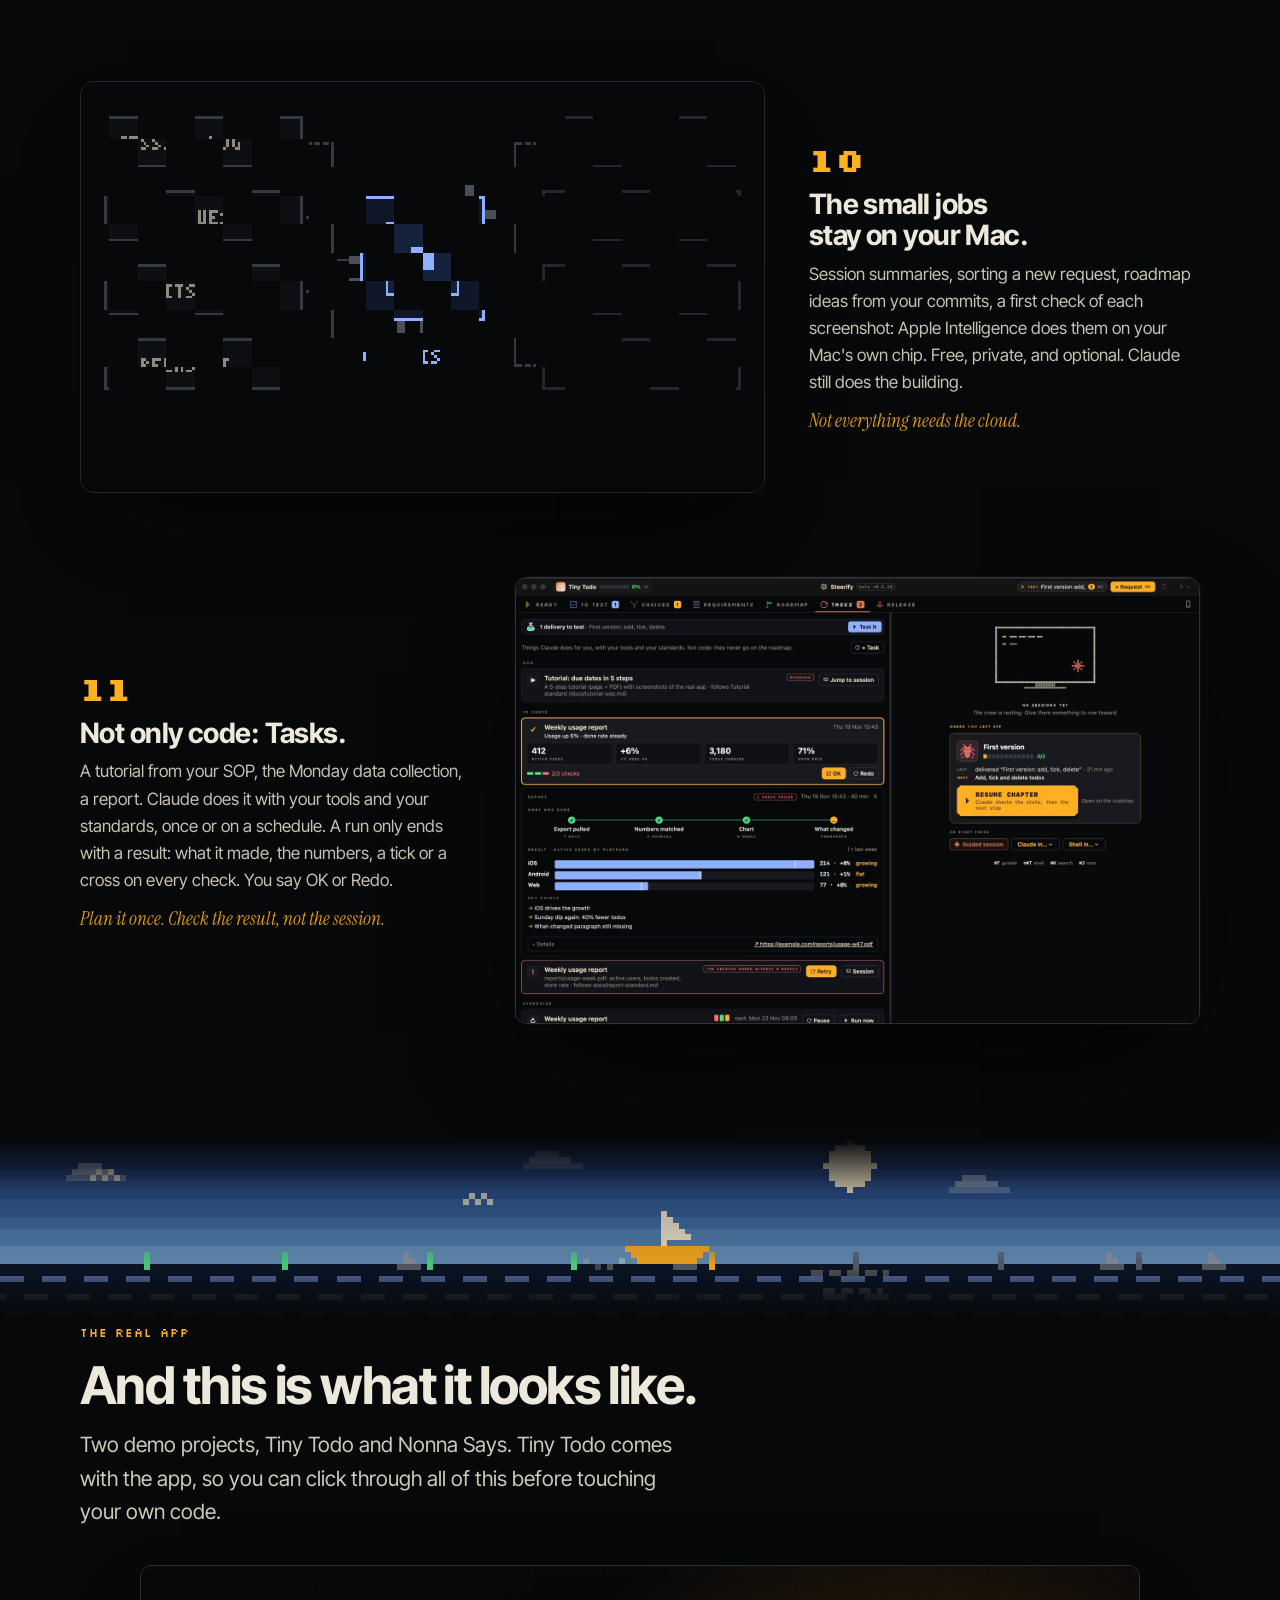
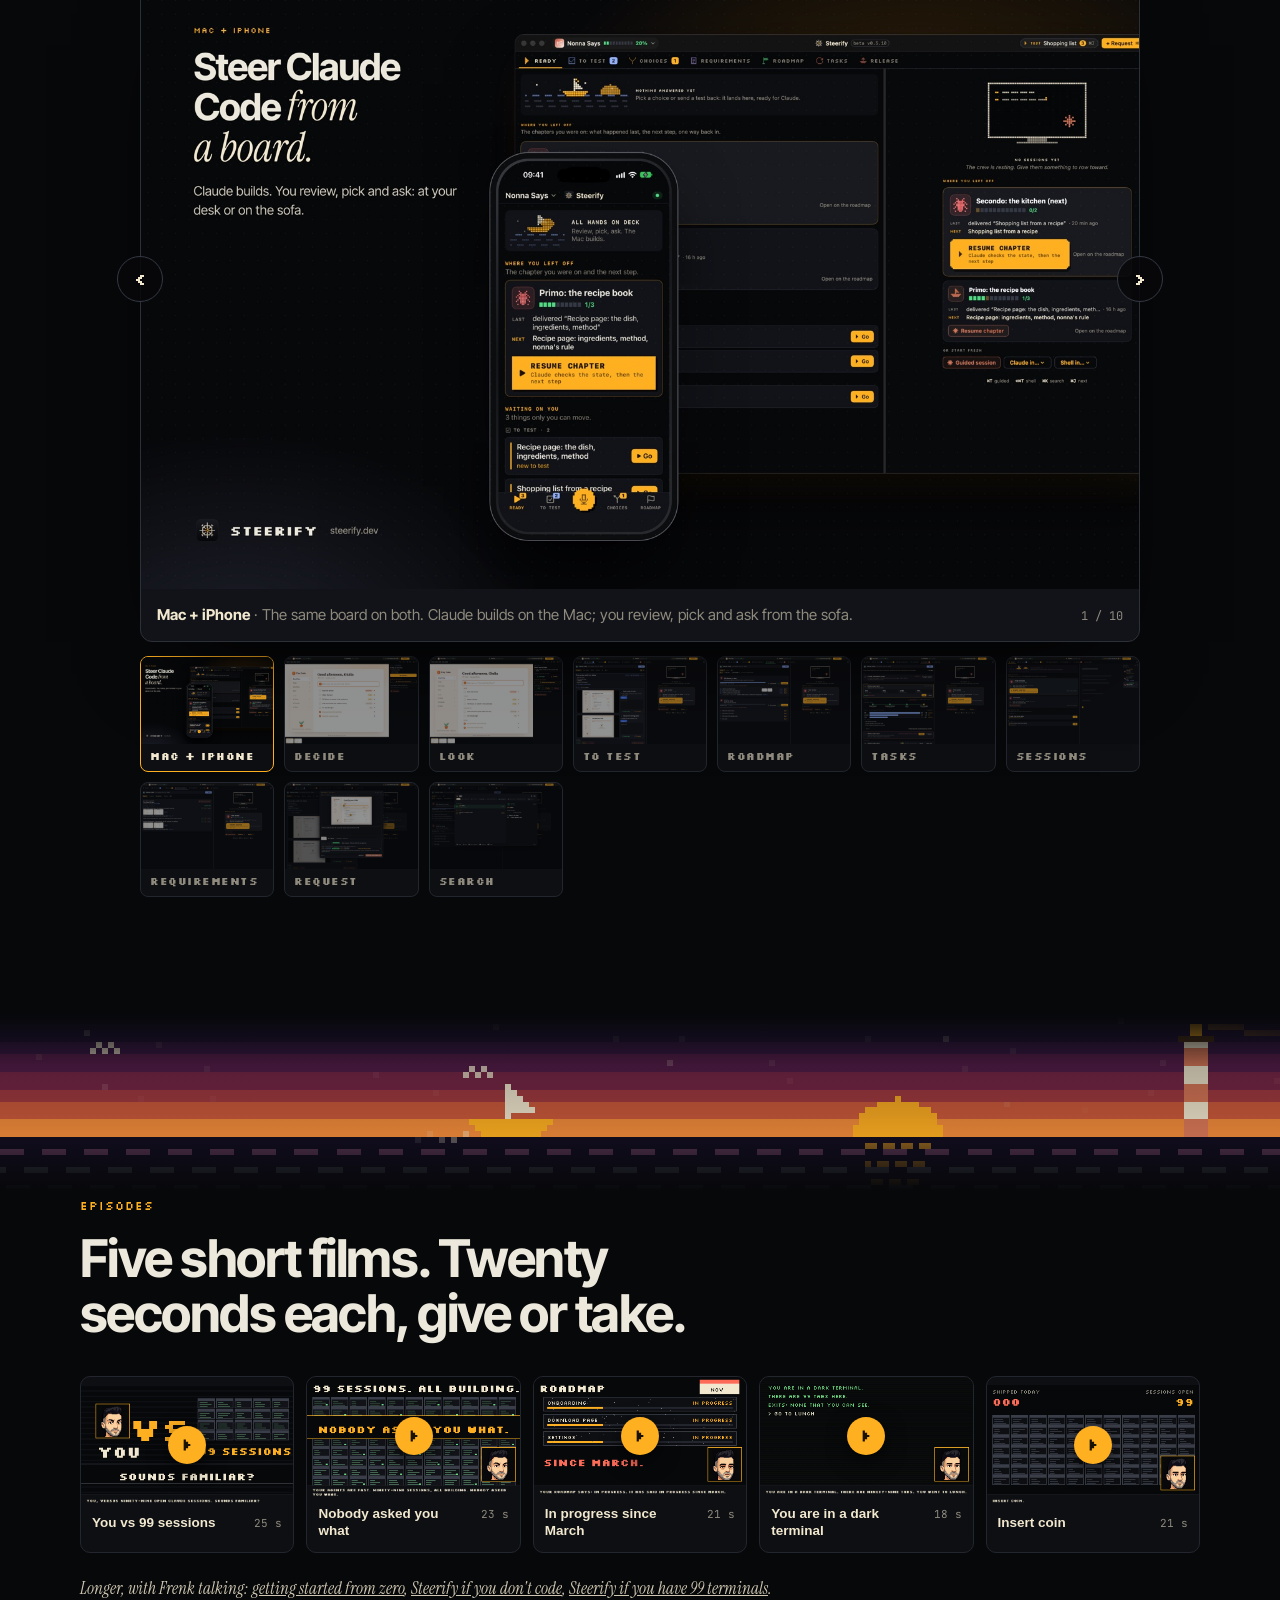
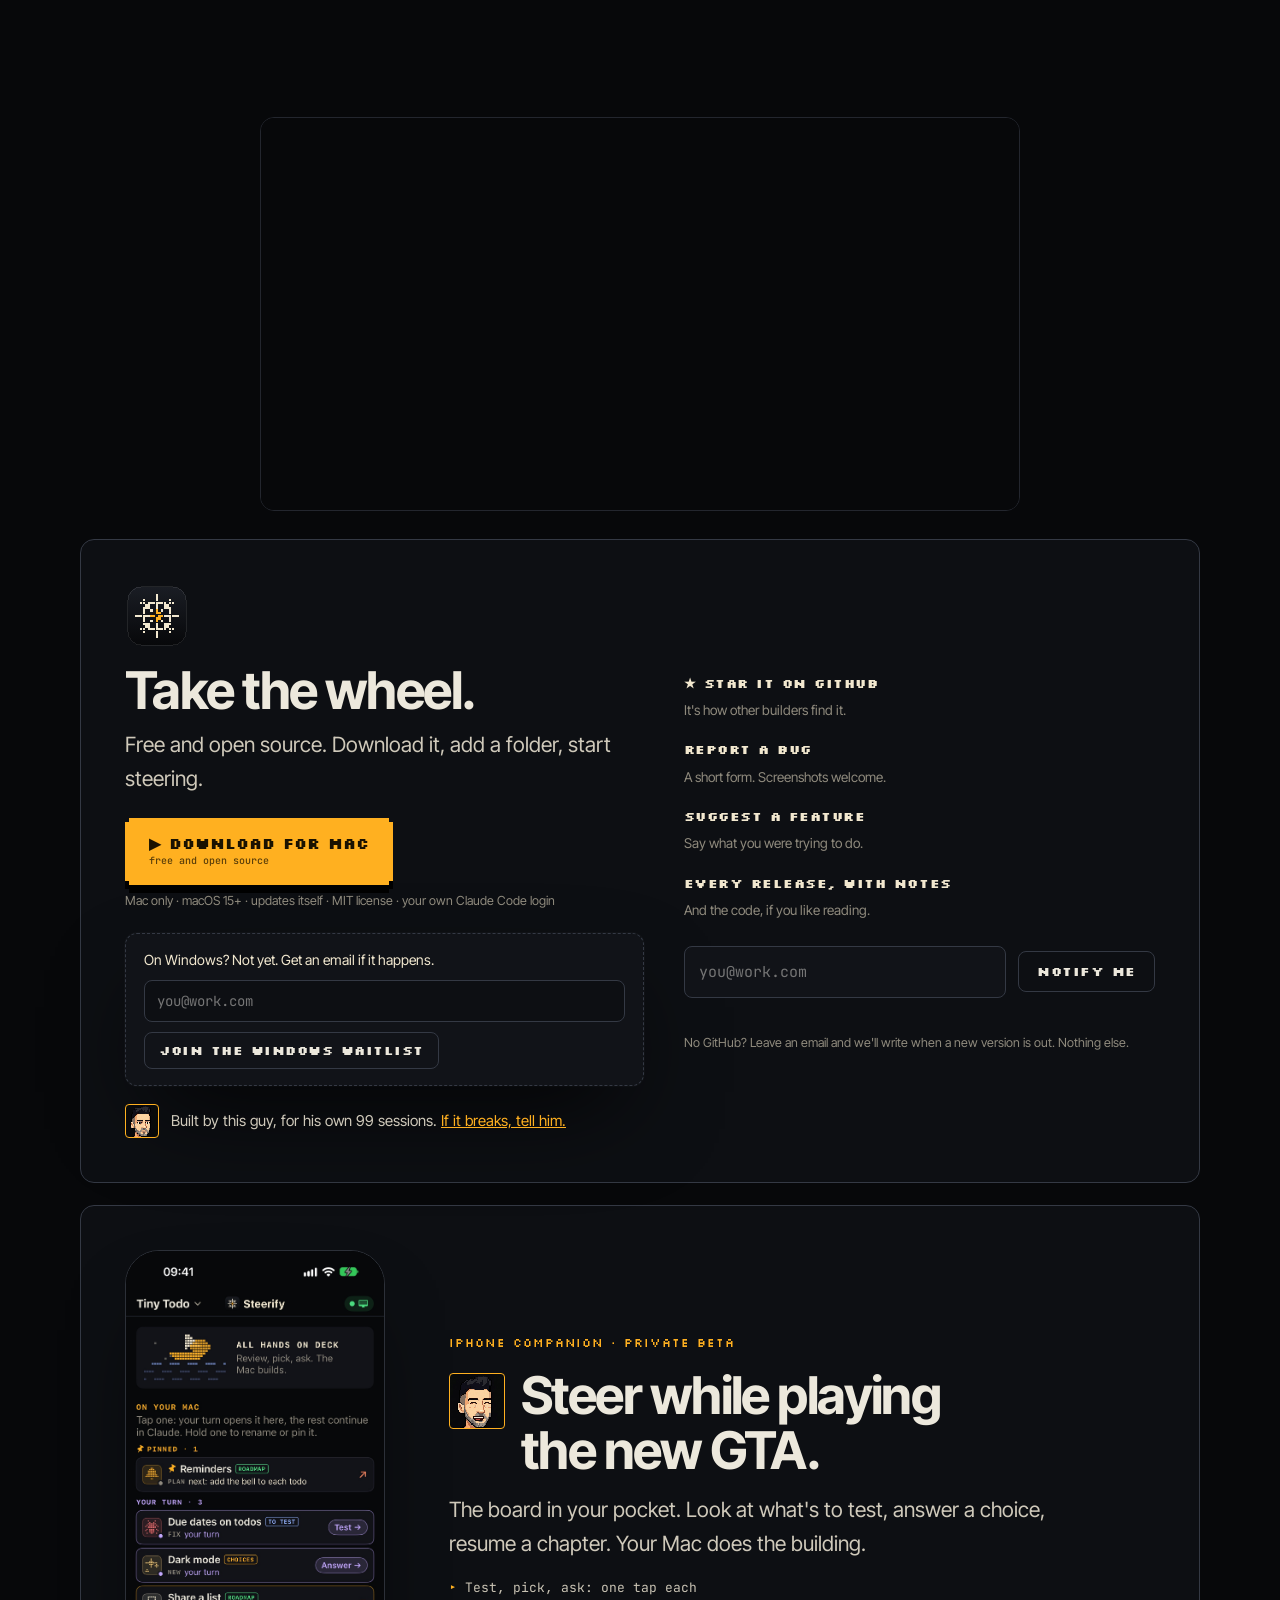
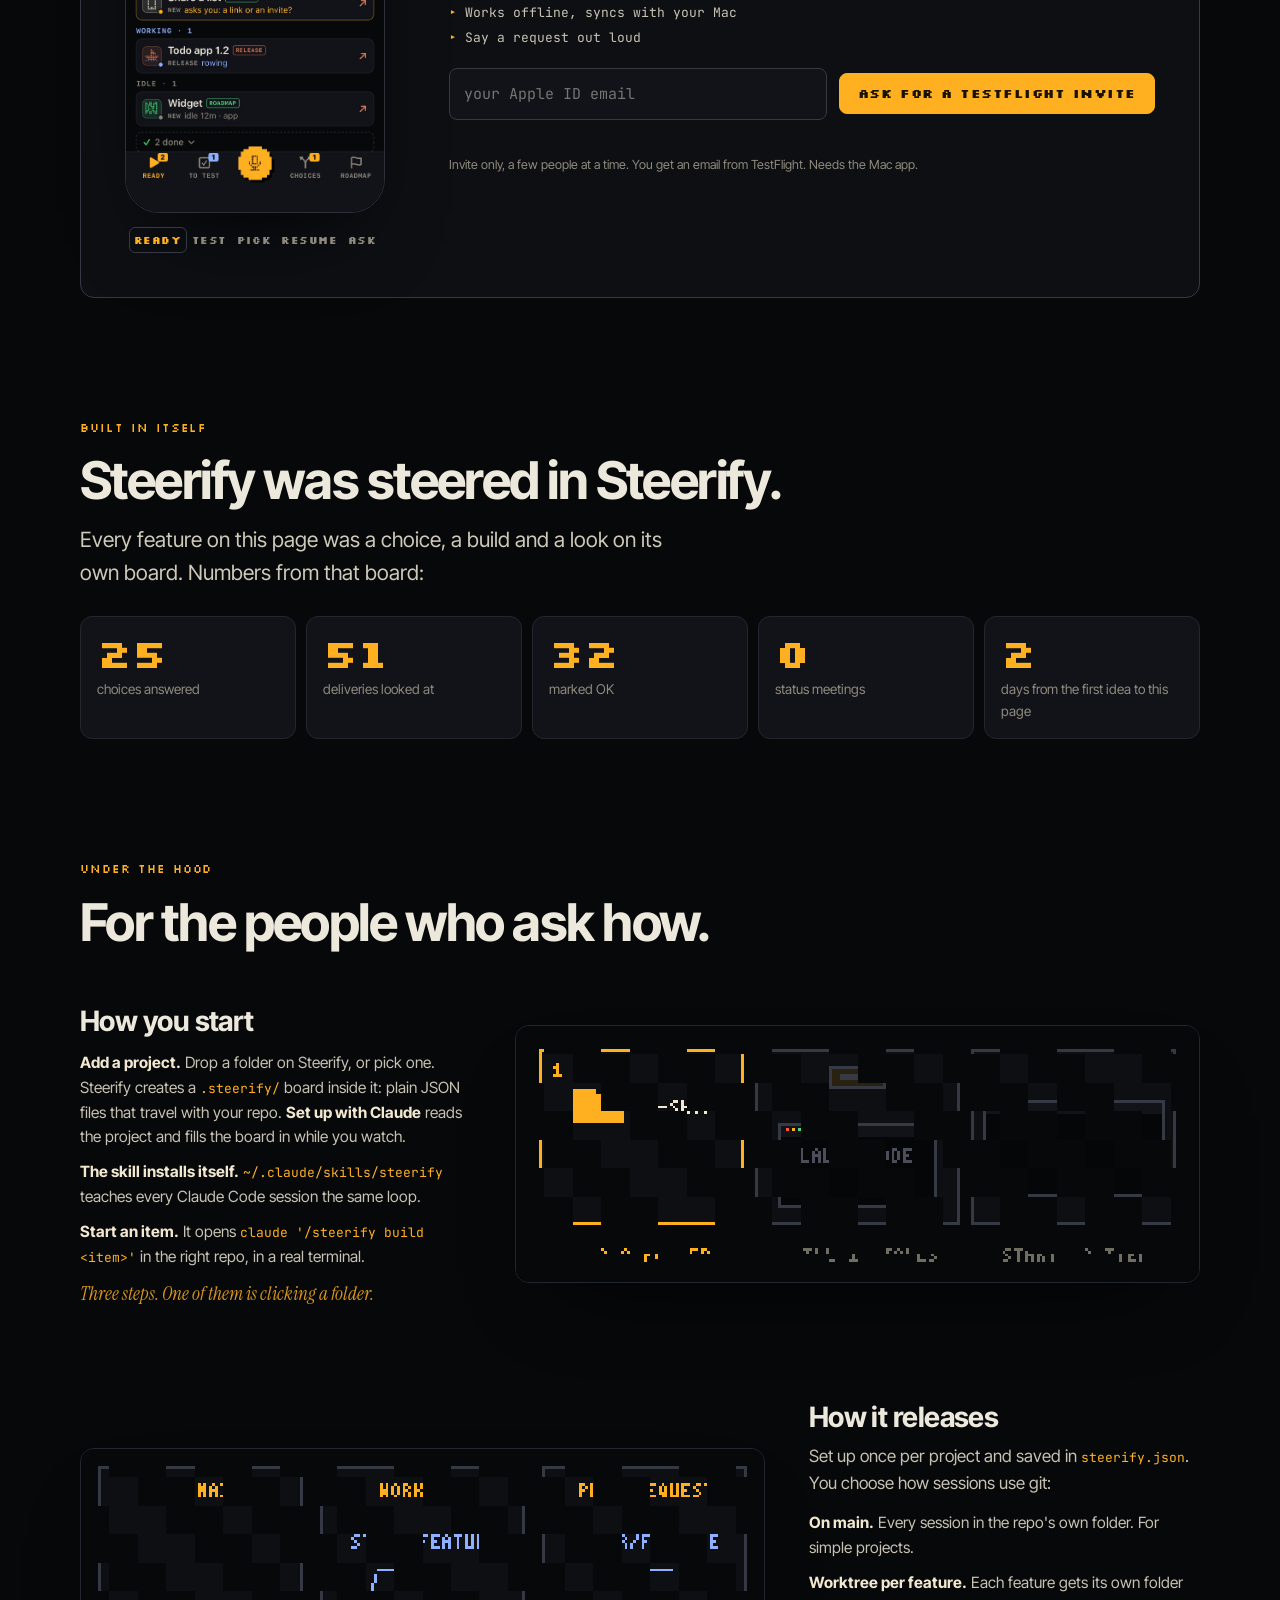
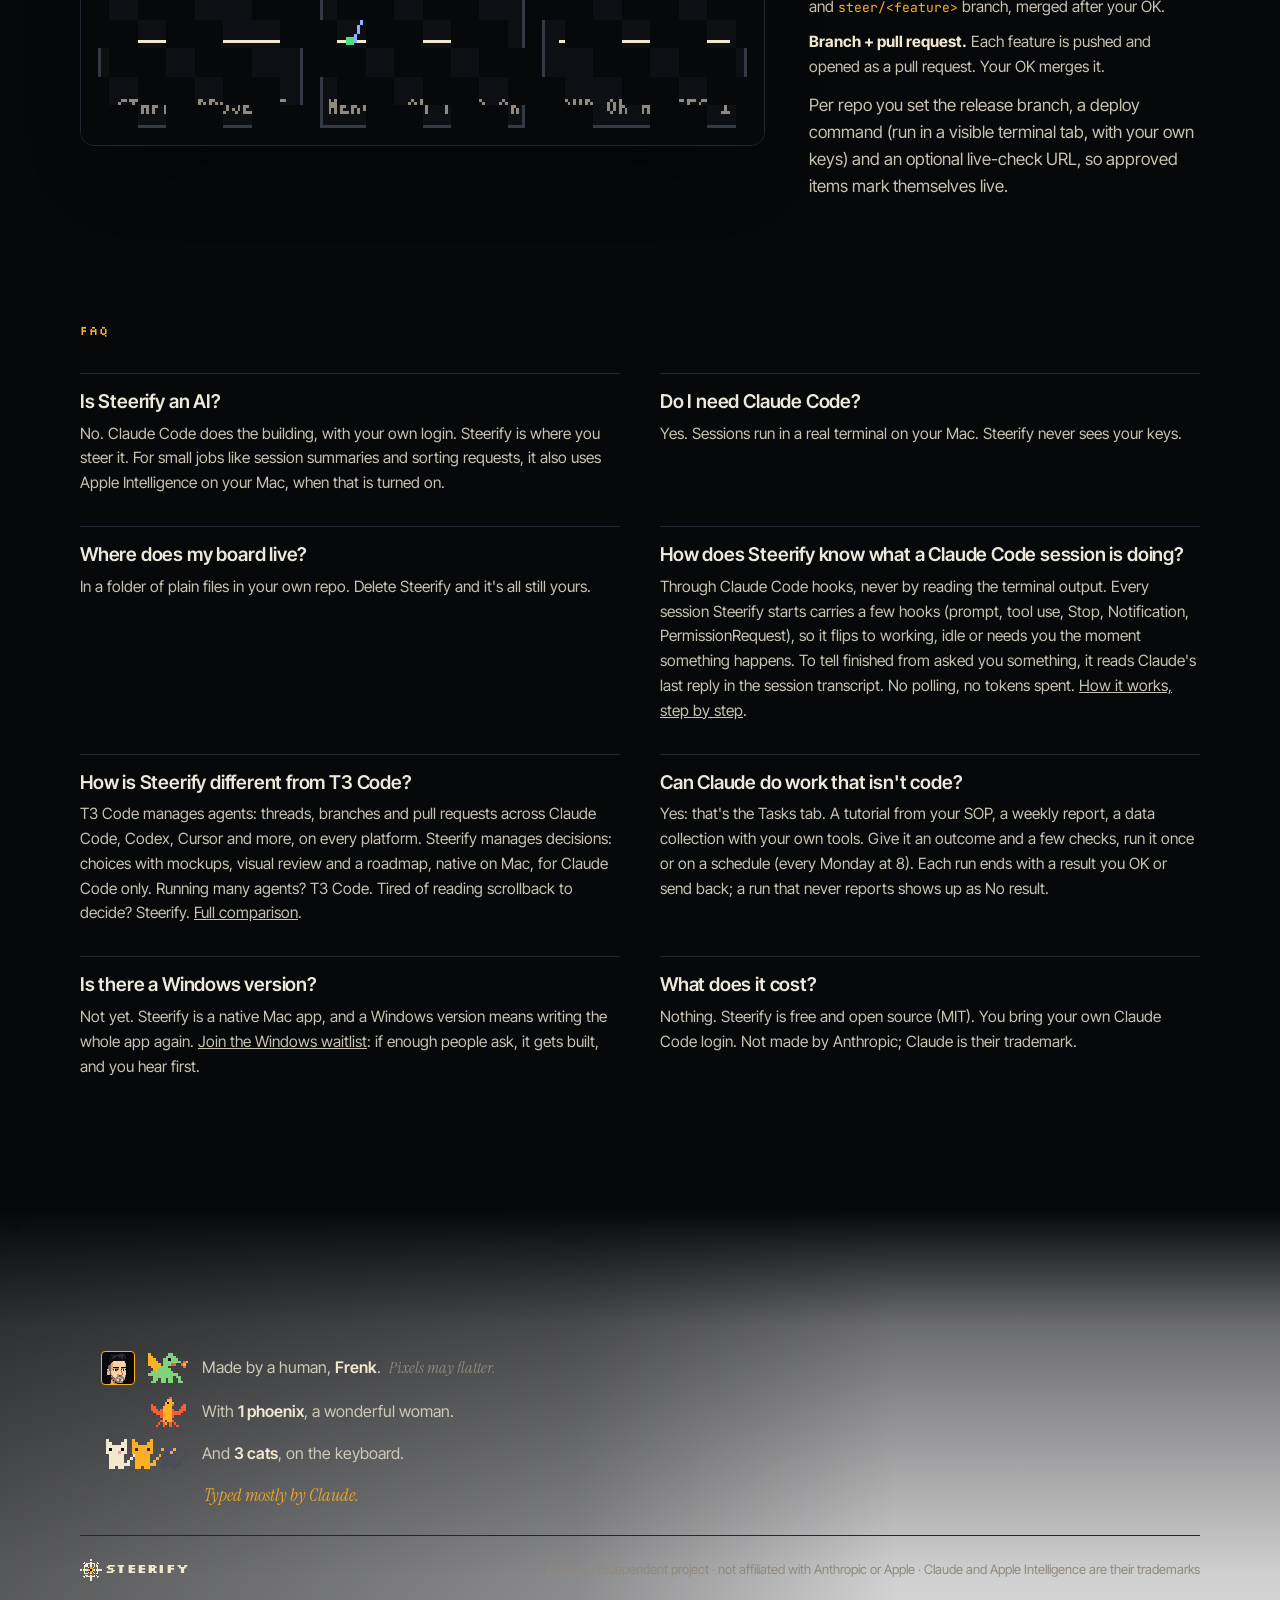
==== commit 07e233ed: "Steerify 0.5.14 (sync 59b742c)" ====
--- a/site/index.html
+++ b/site/index.html
@@ -376,7 +376,7 @@
     </div>
     <div class="foot-meta">
       <span><span data-wheel></span> <b class="pix" style="color:var(--cream)">STEERIFY</b></span>
-      <span>Independent project · not affiliated with Anthropic or Apple · Claude and Apple Intelligence are their trademarks</span>
+      <span><a href="privacy.html" style="text-decoration:underline">Privacy</a> · Independent project · not affiliated with Anthropic or Apple · Claude and Apple Intelligence are their trademarks</span>
     </div>
   </div>
 </footer>
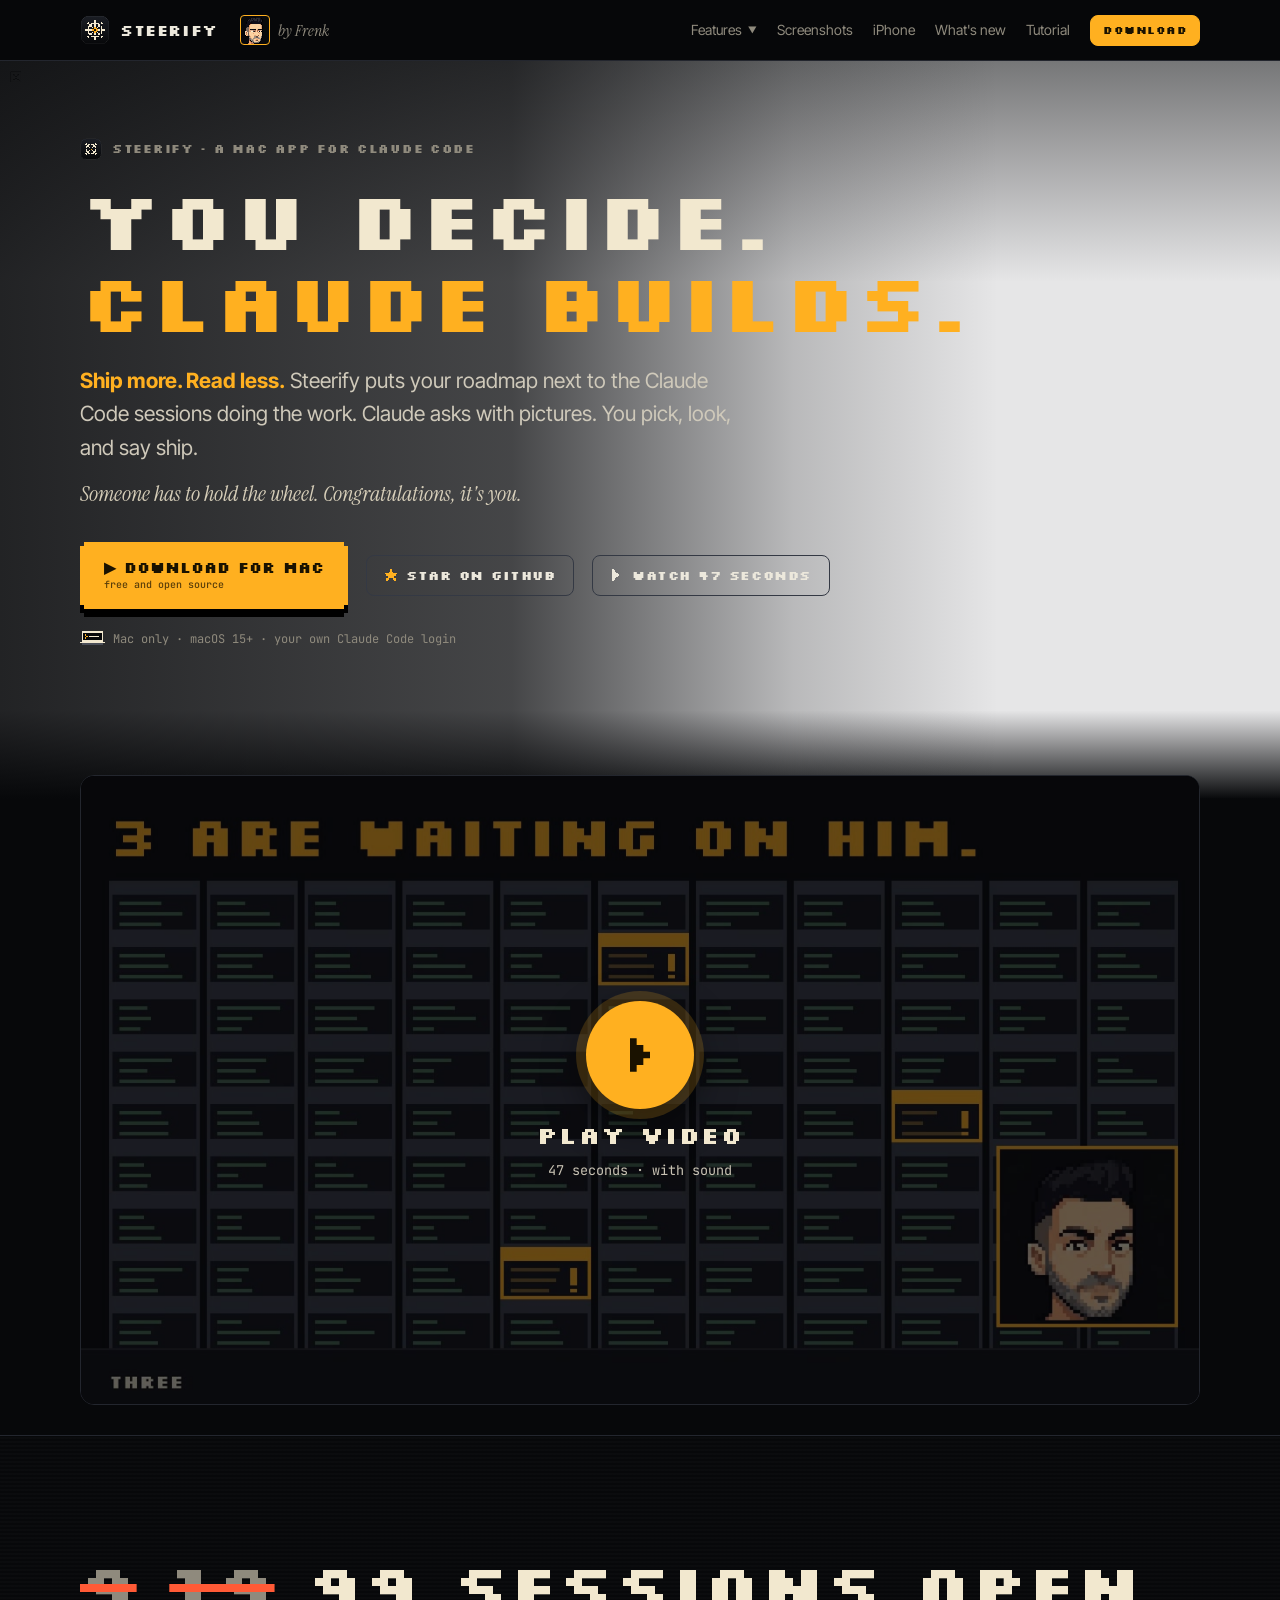
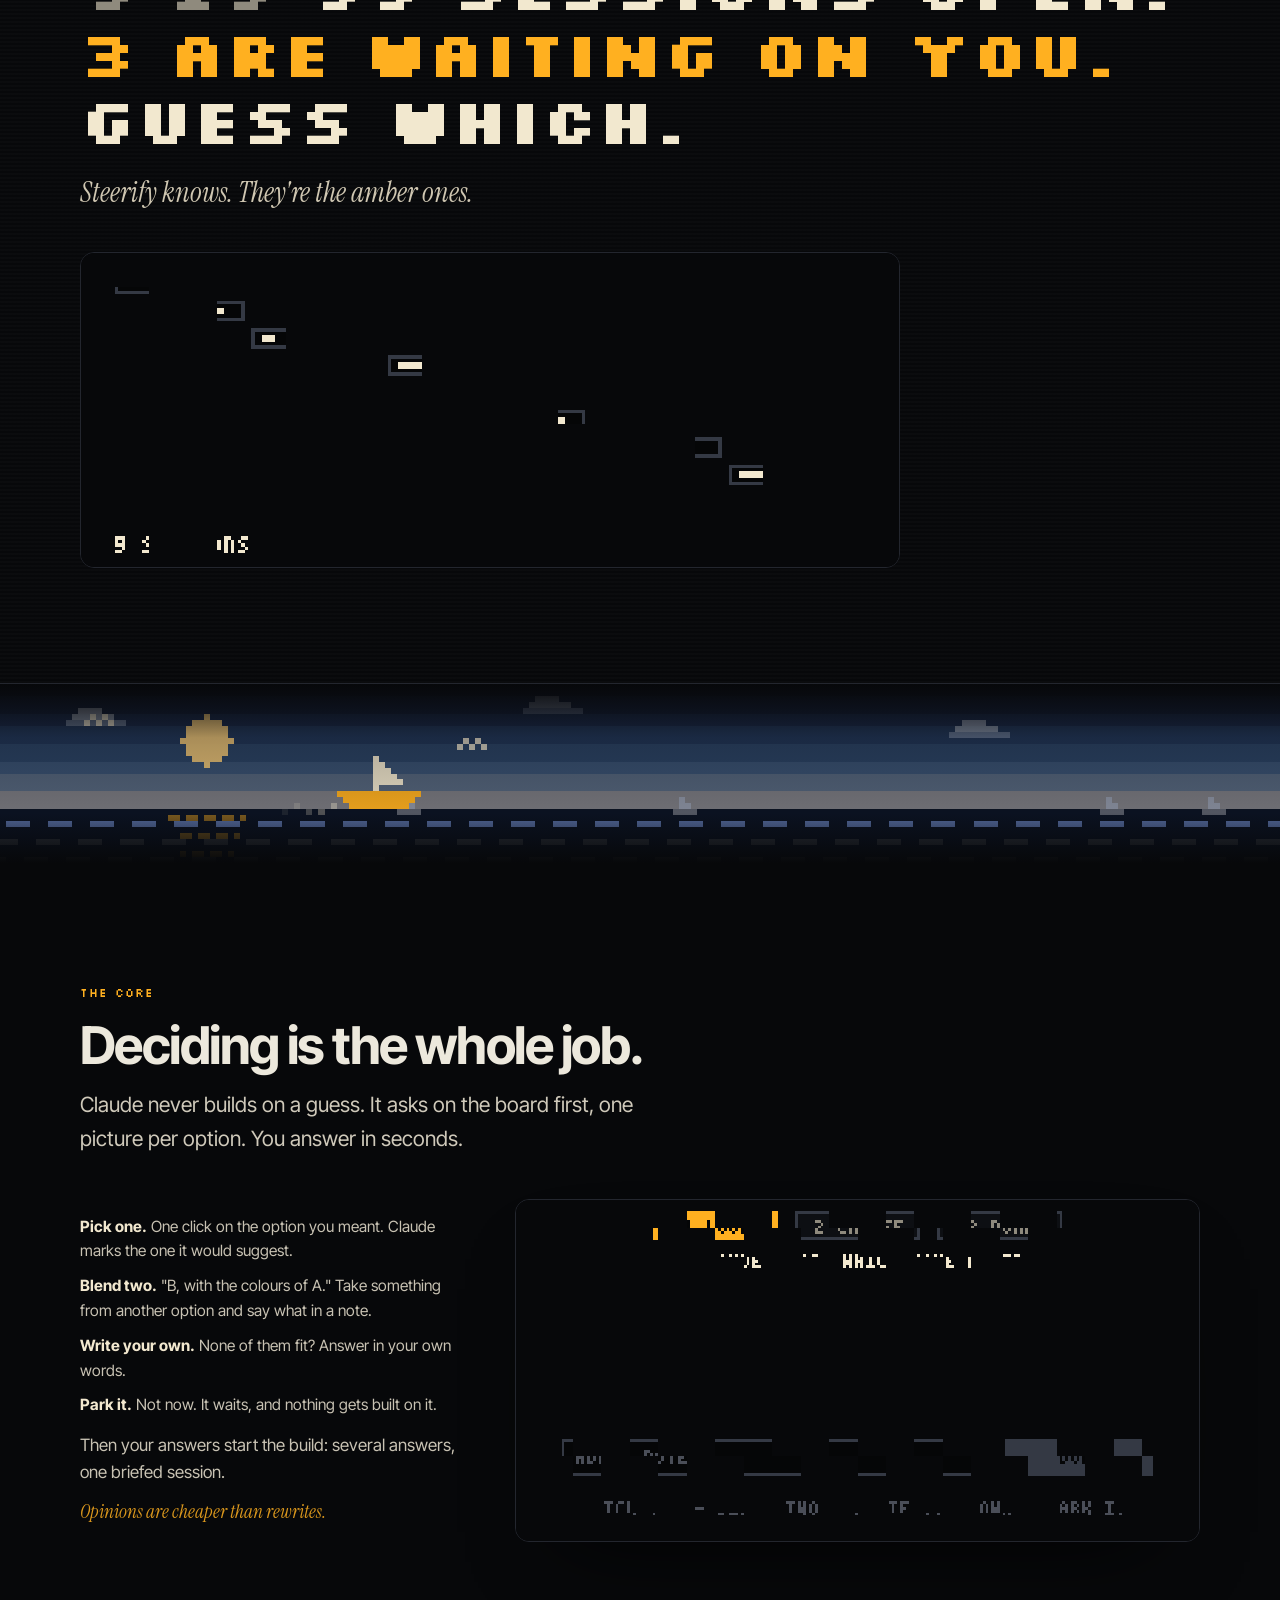
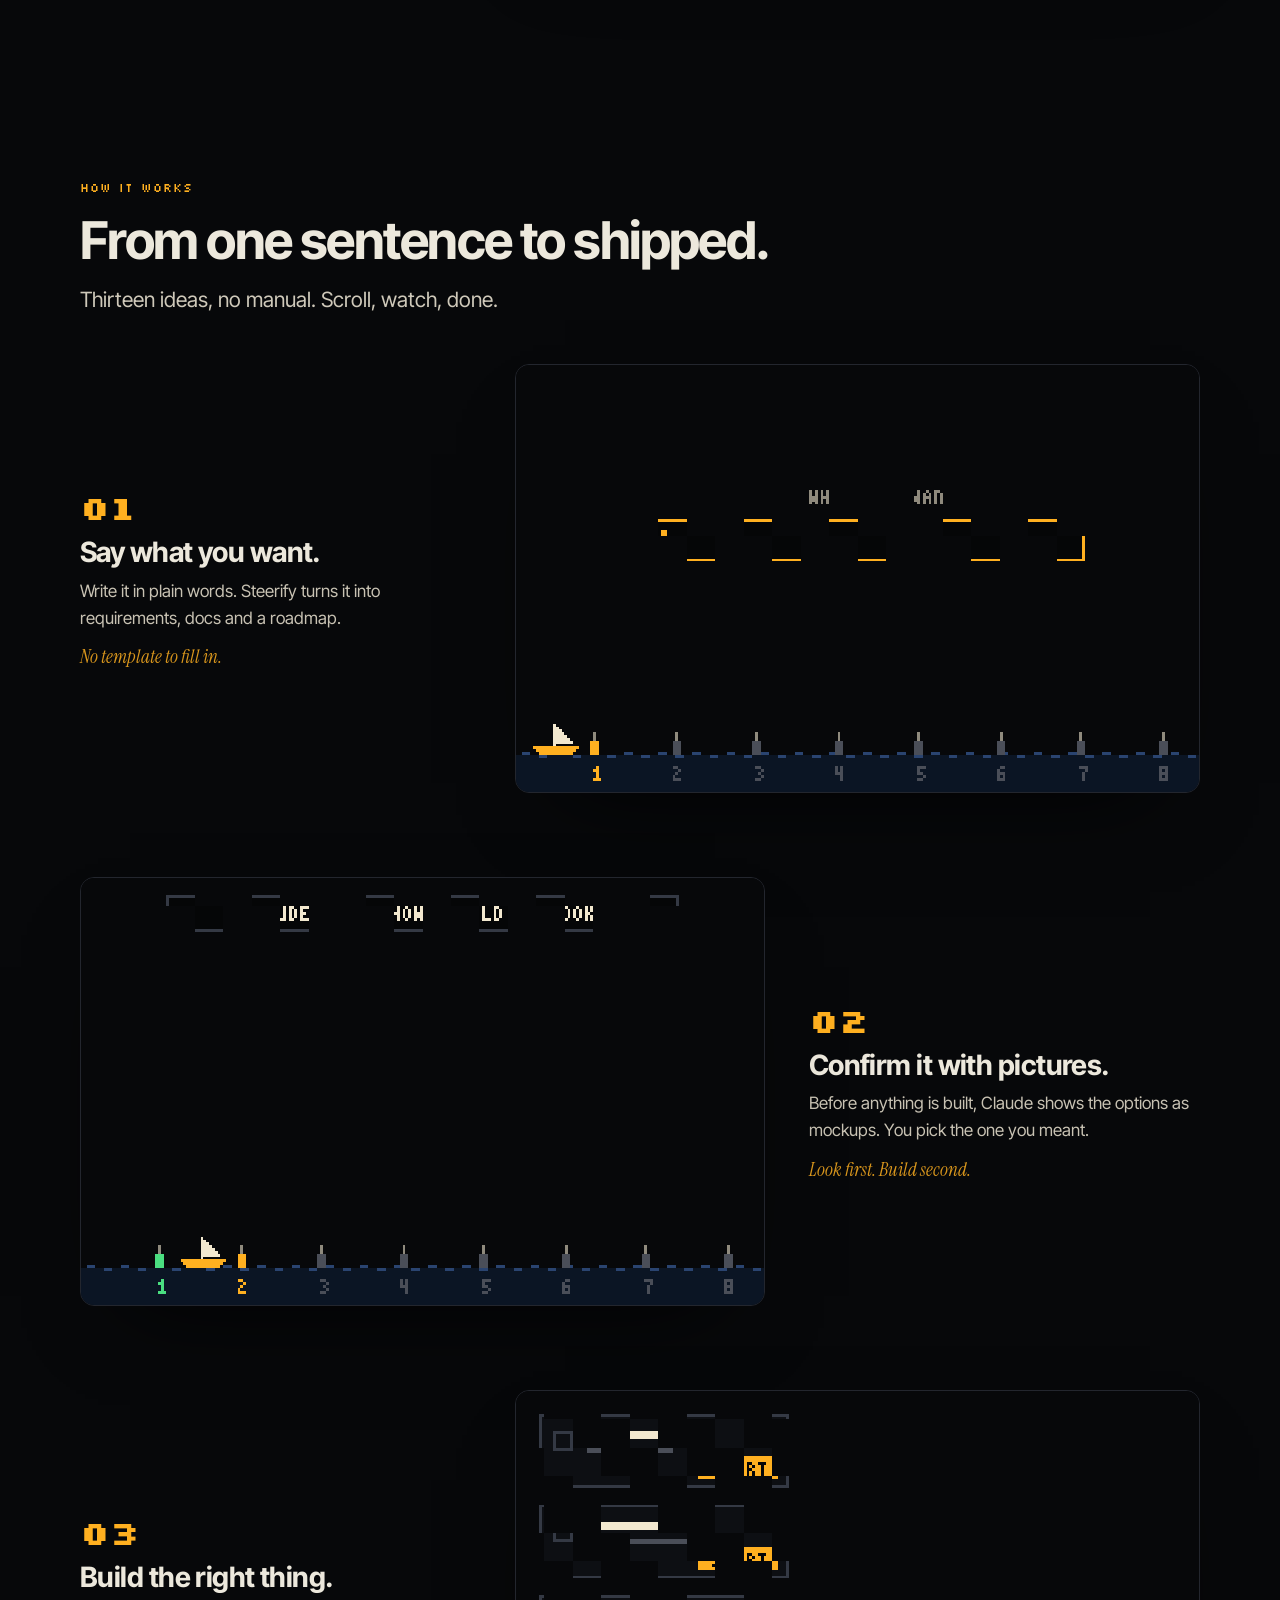
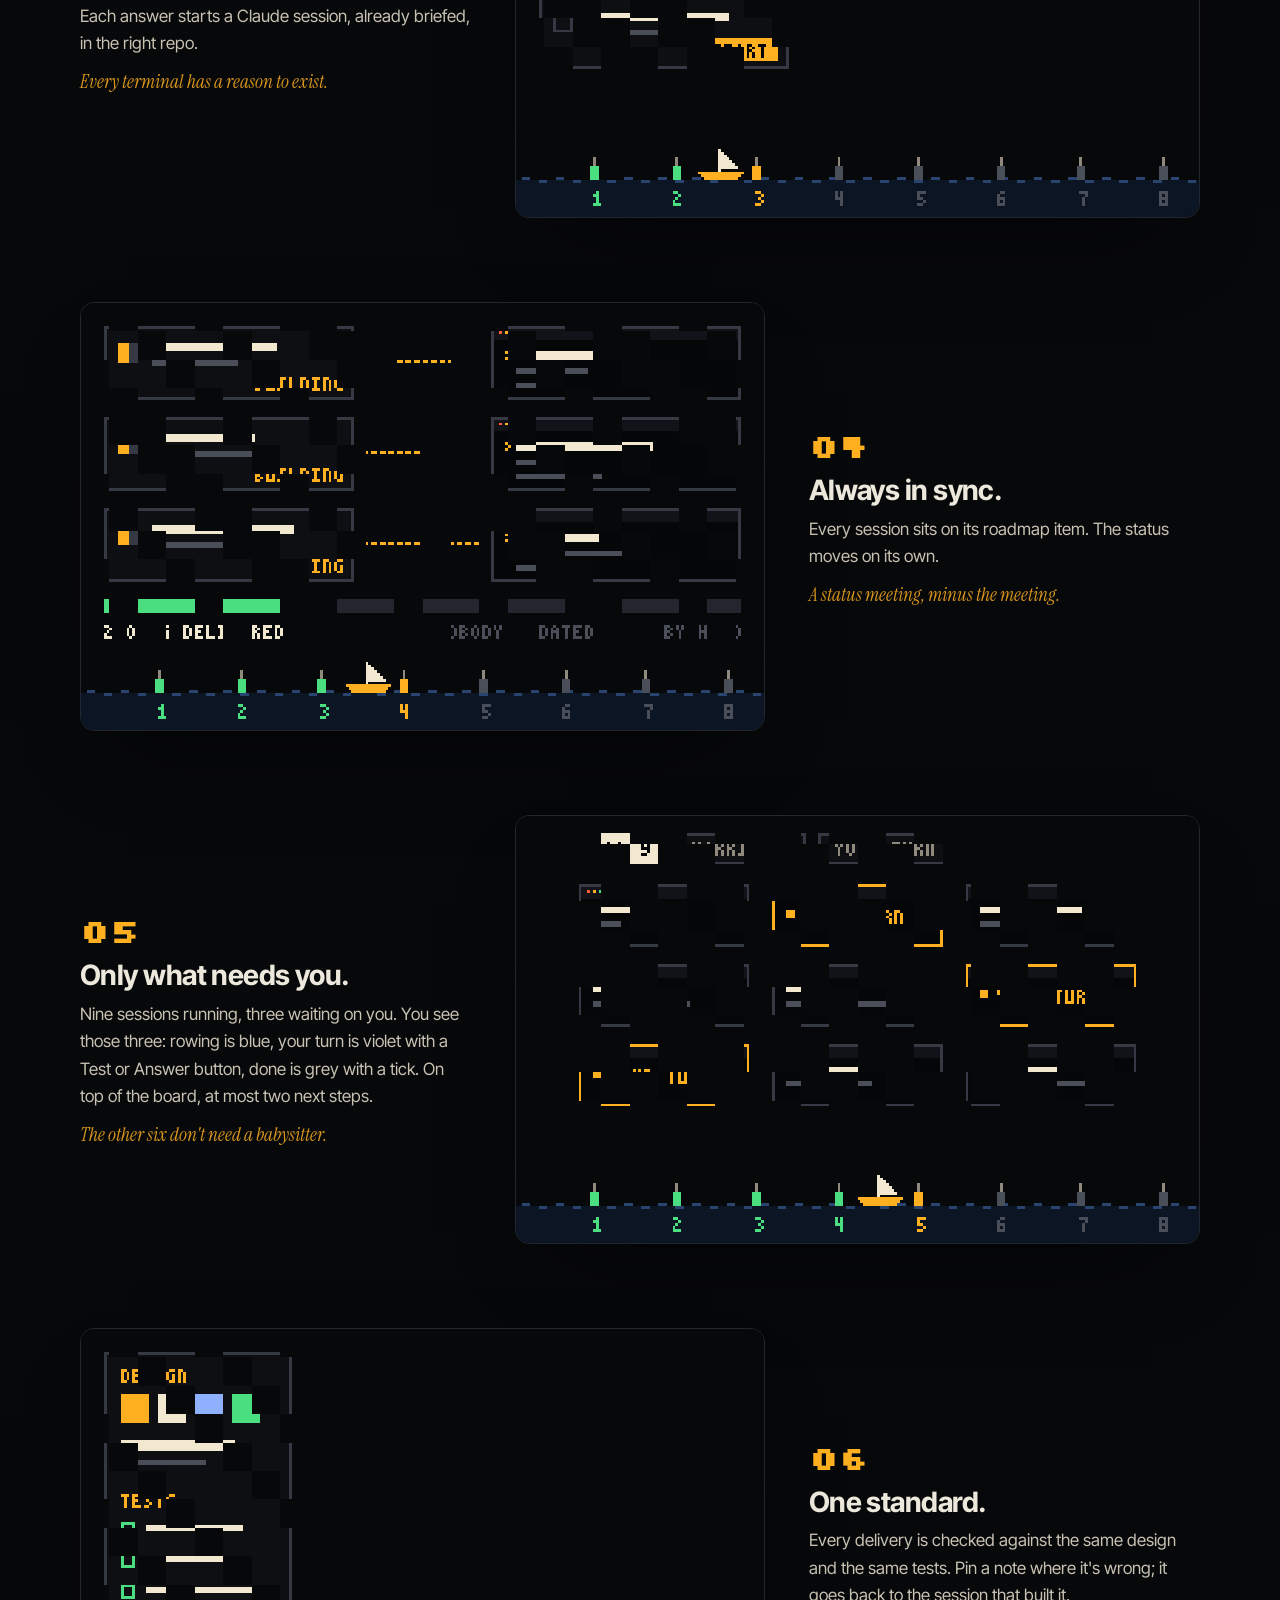
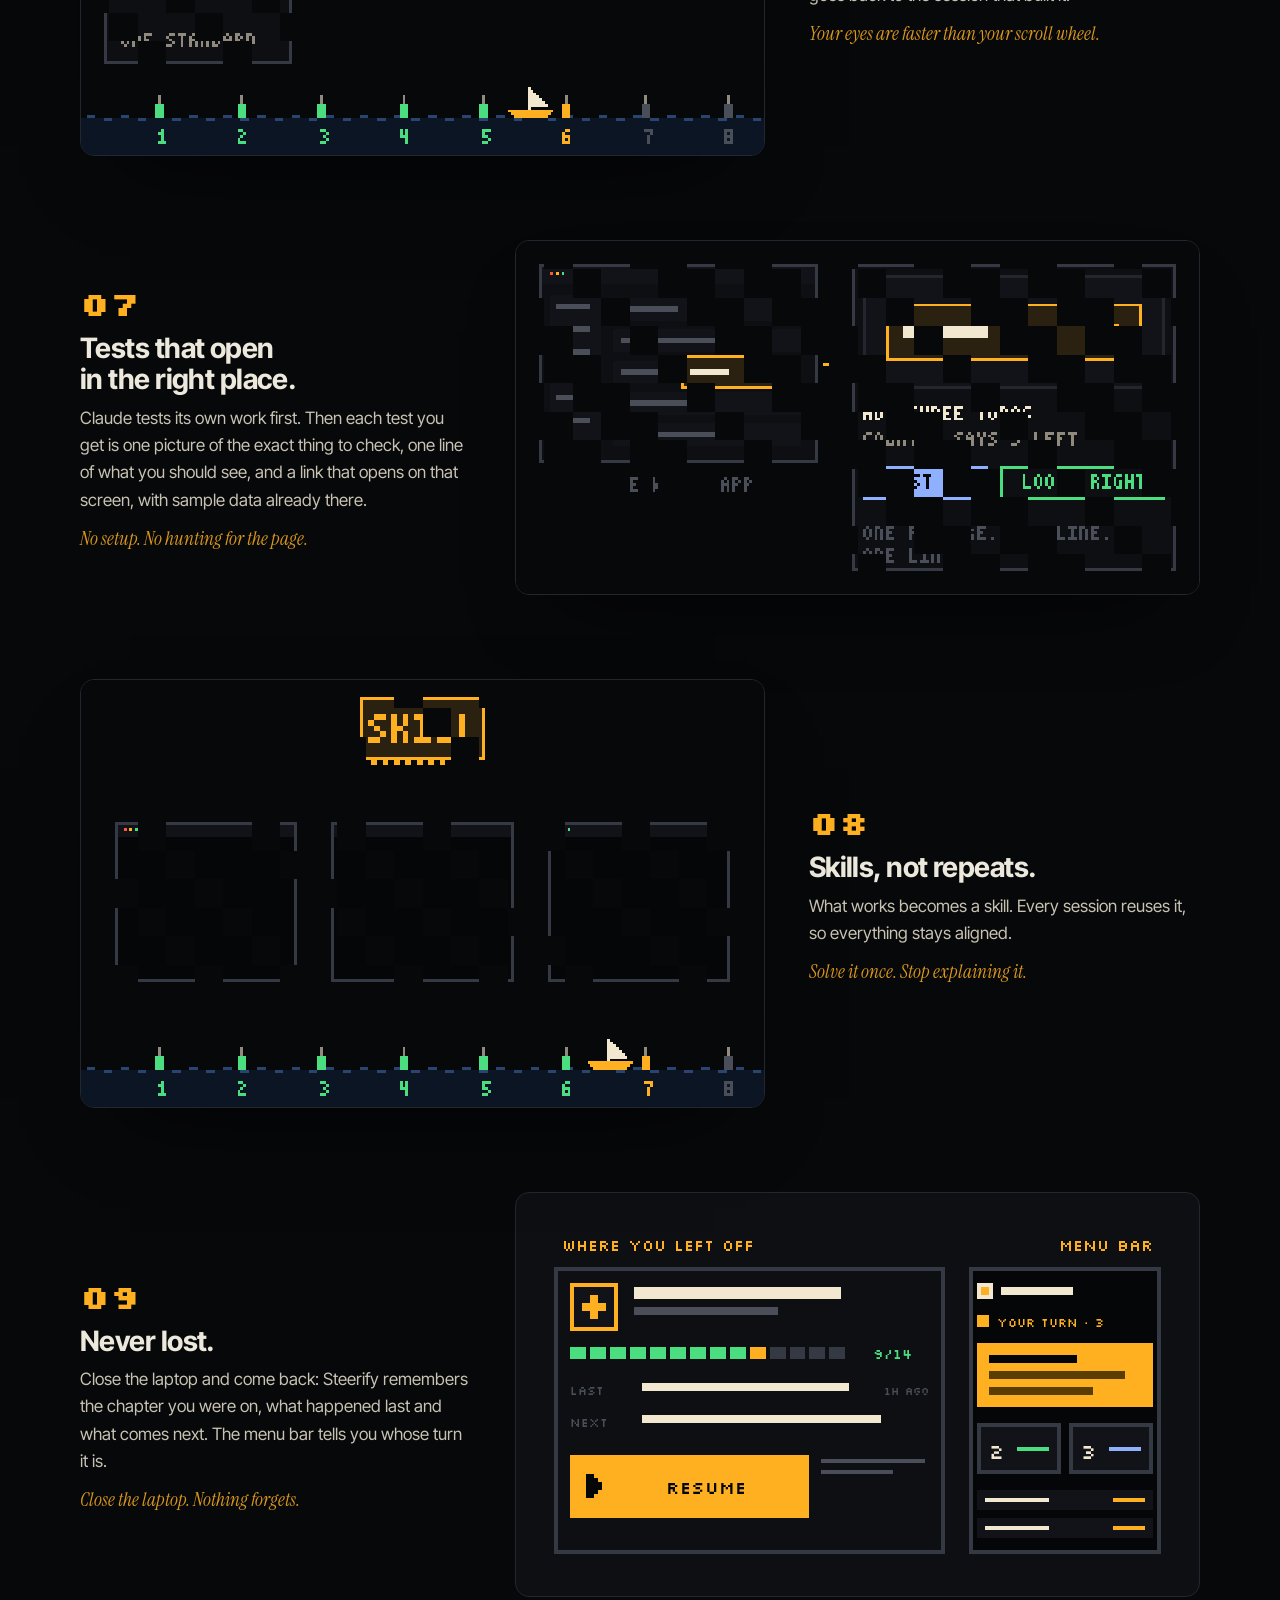
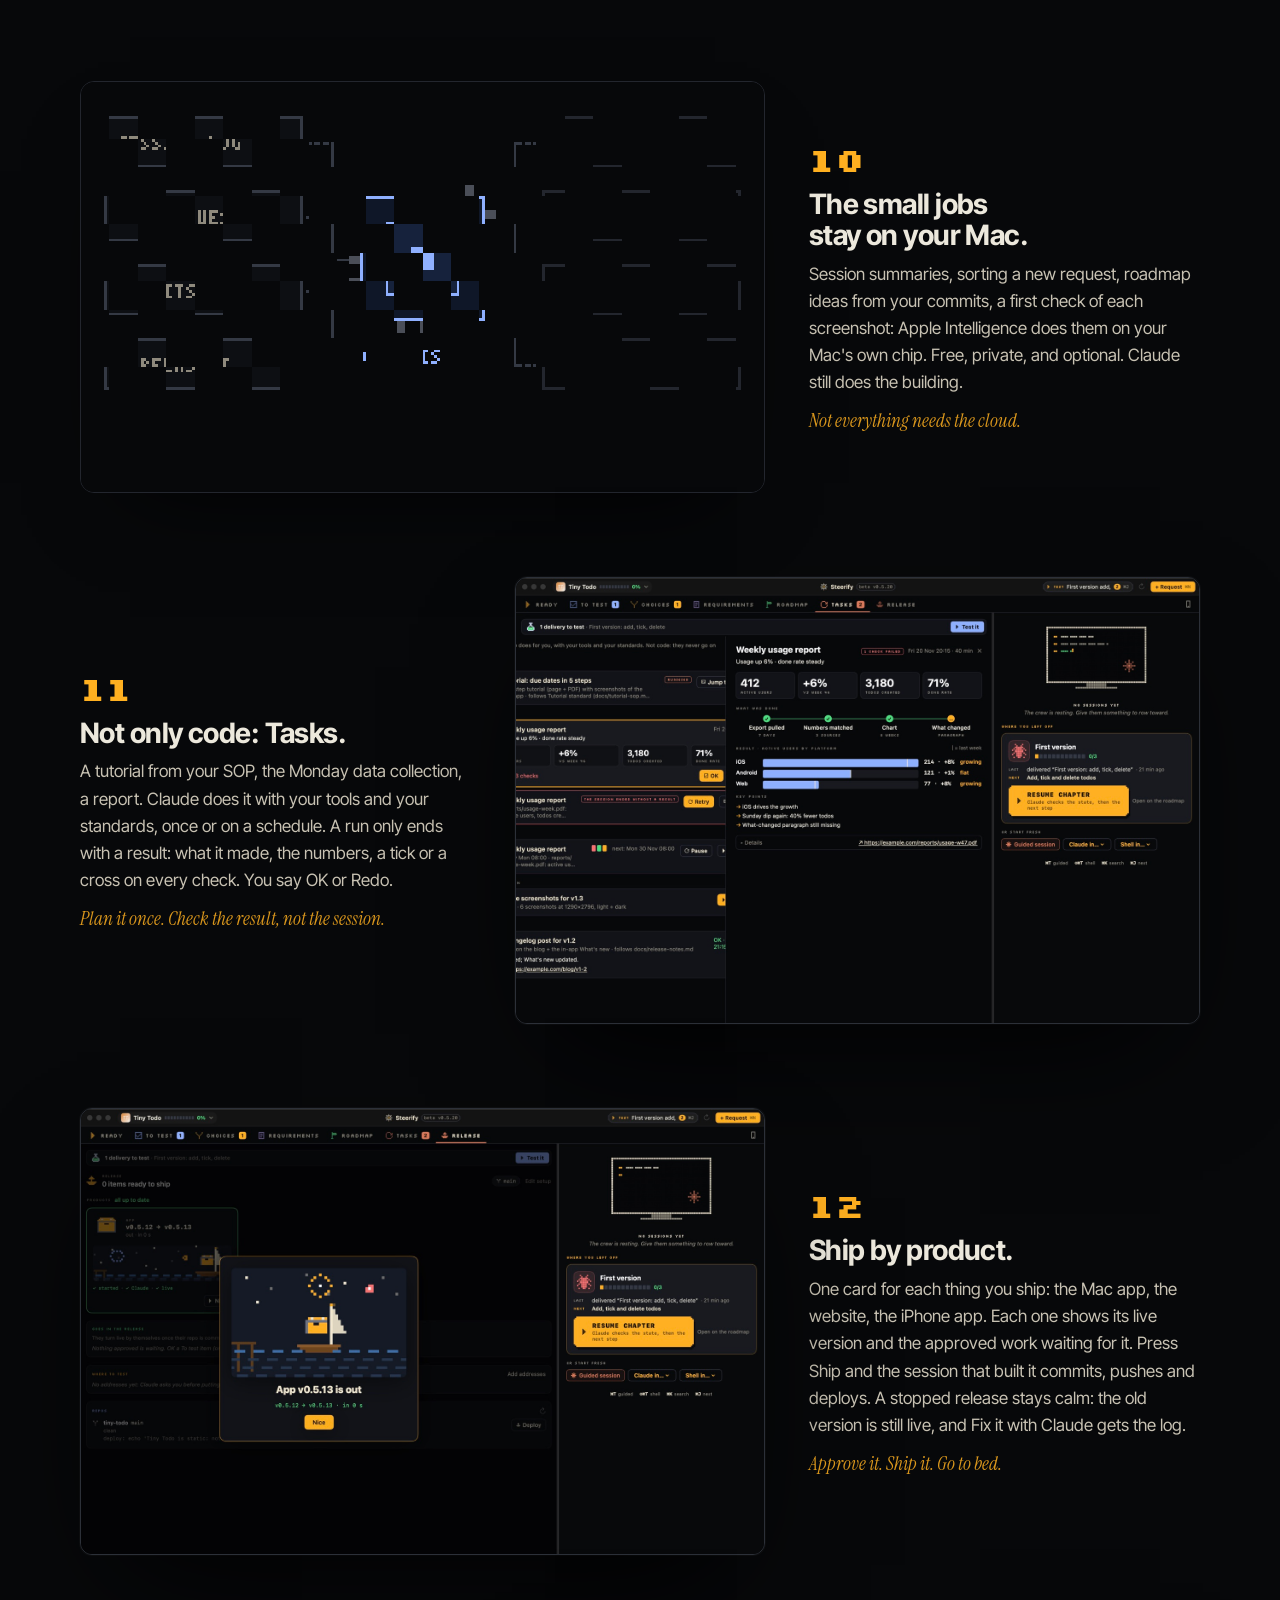
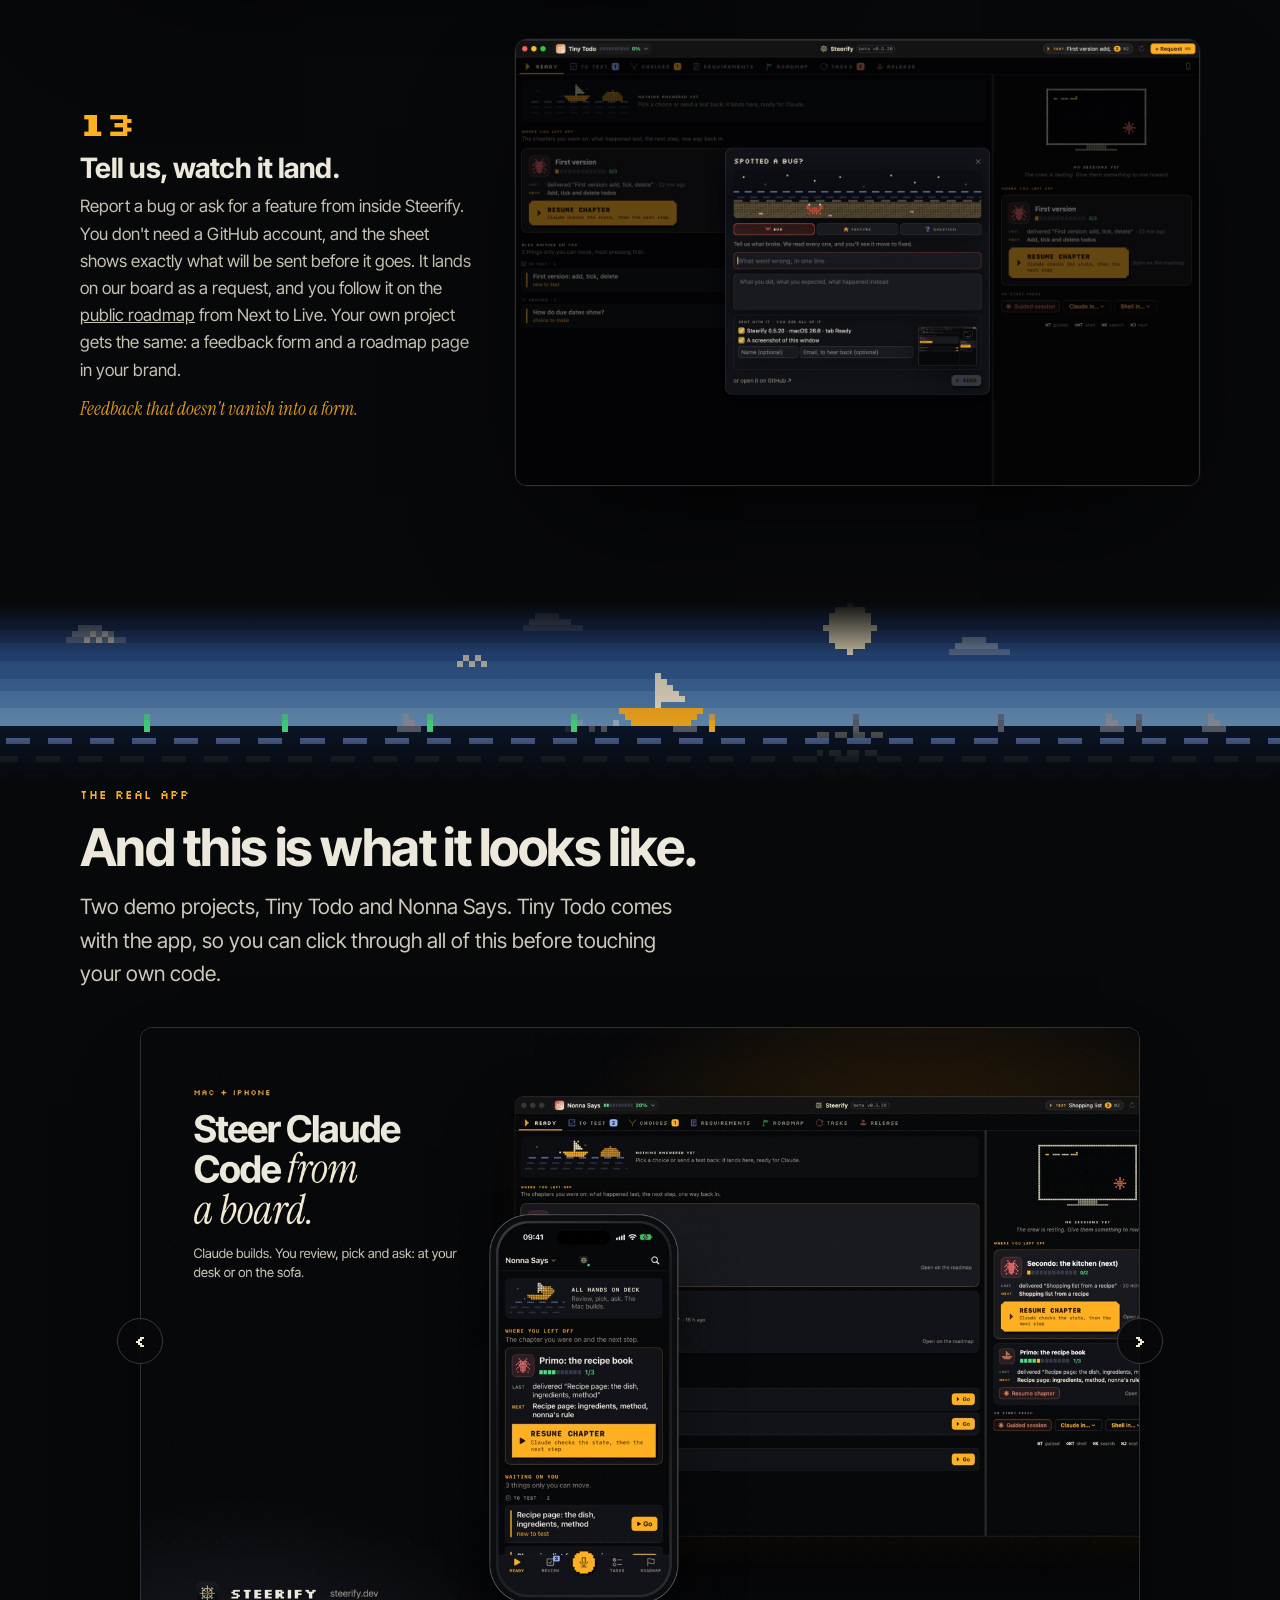
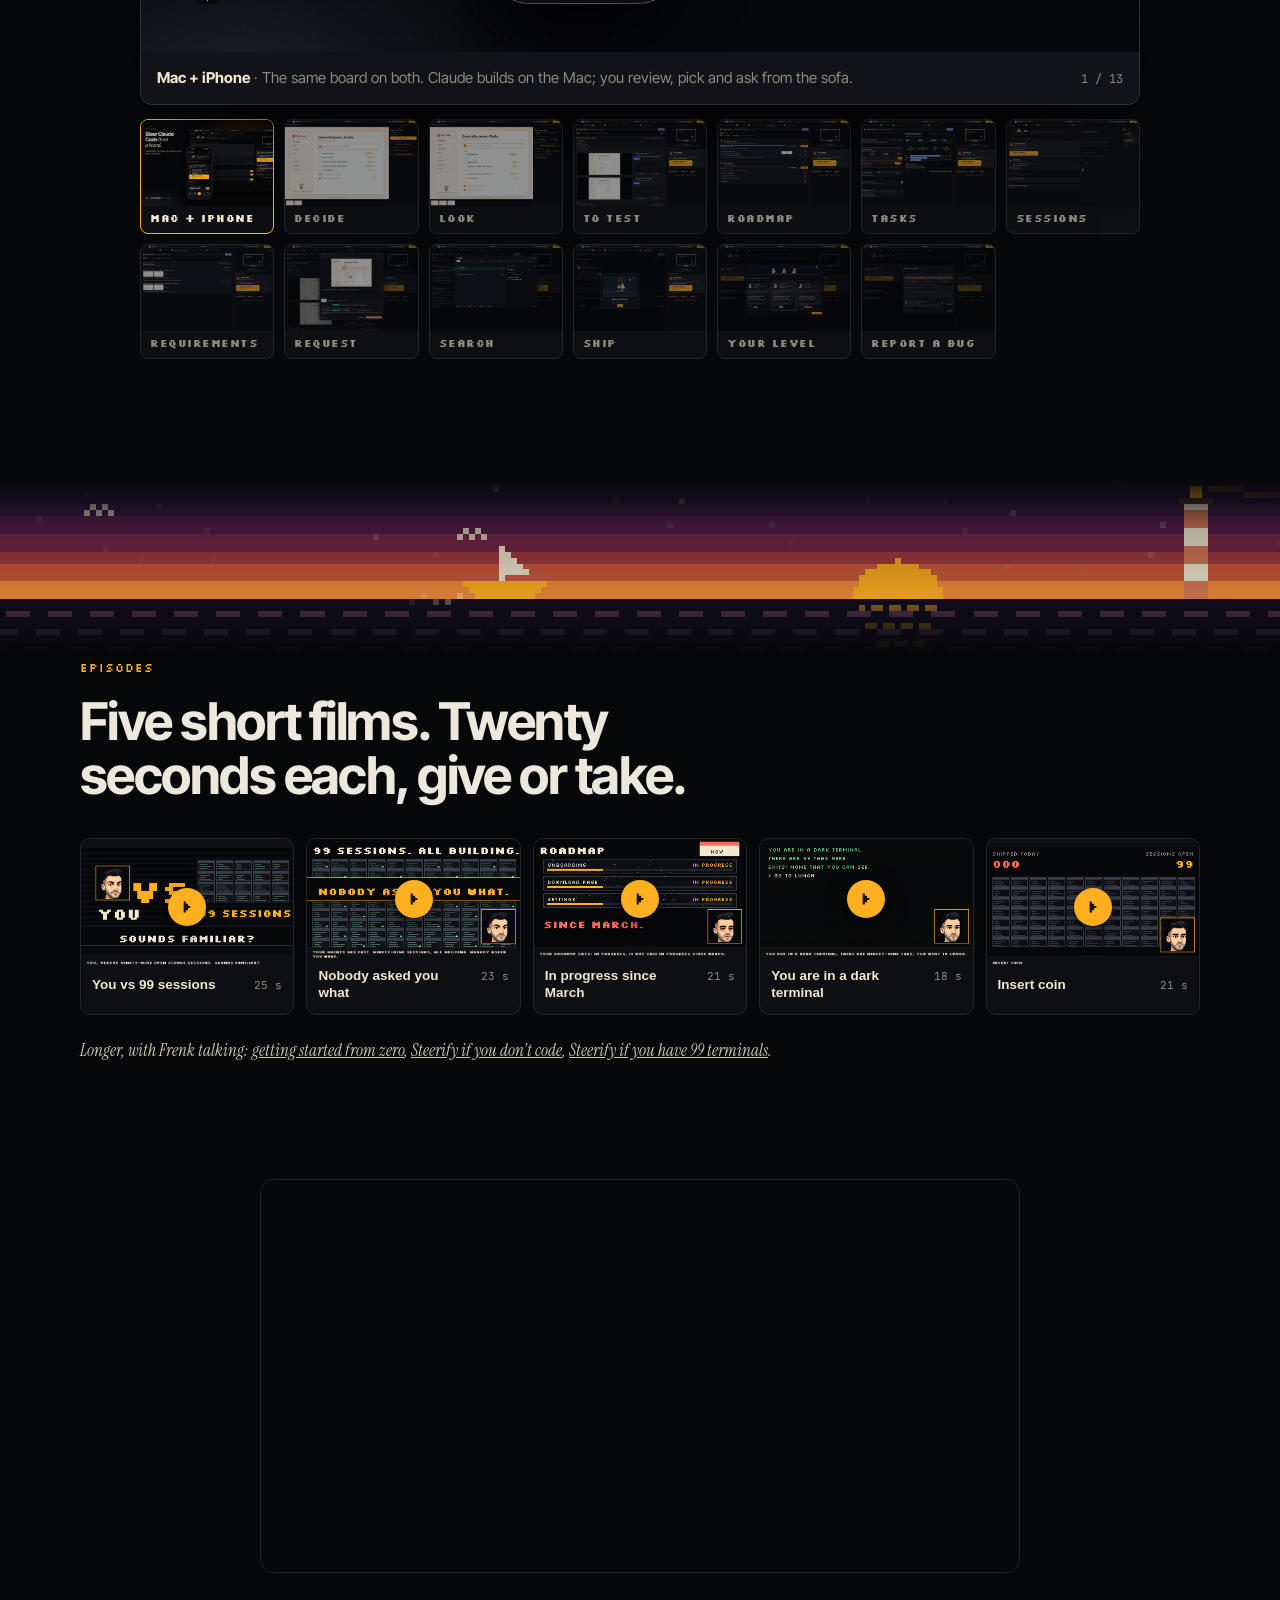
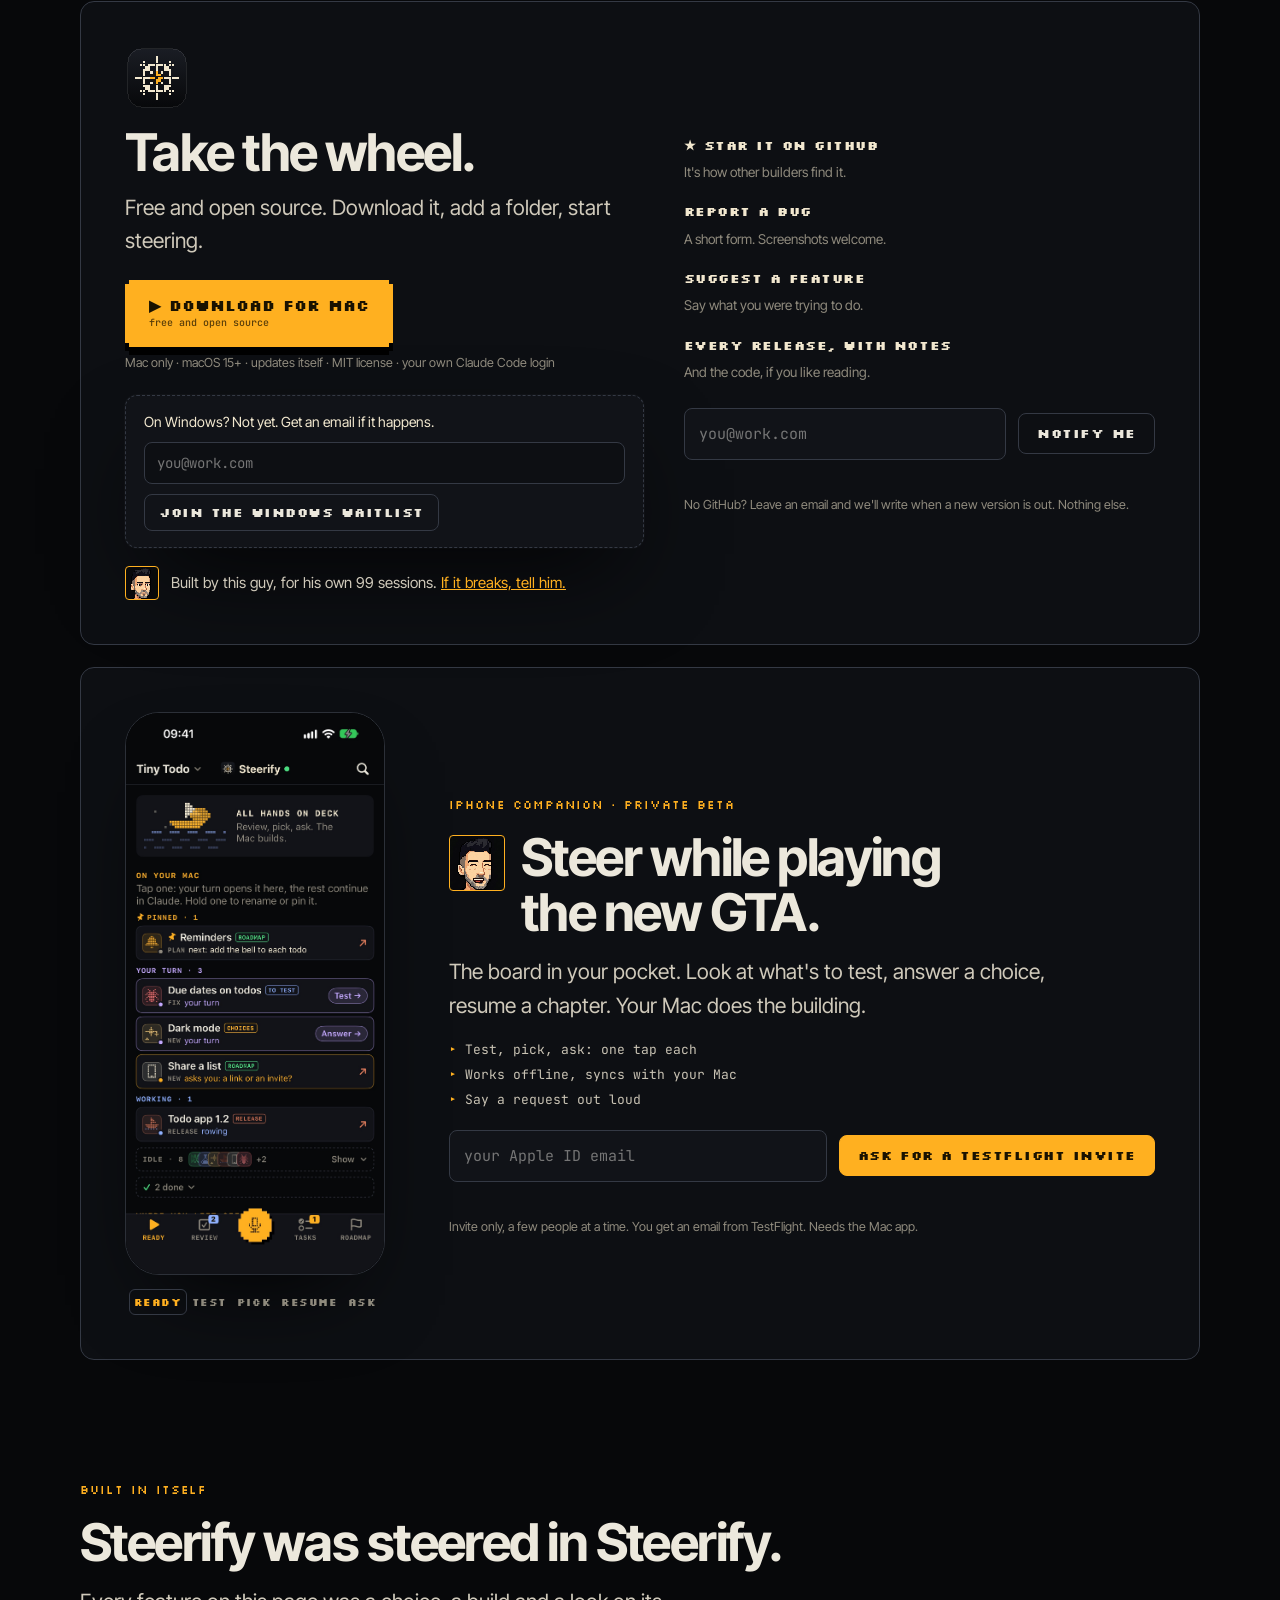
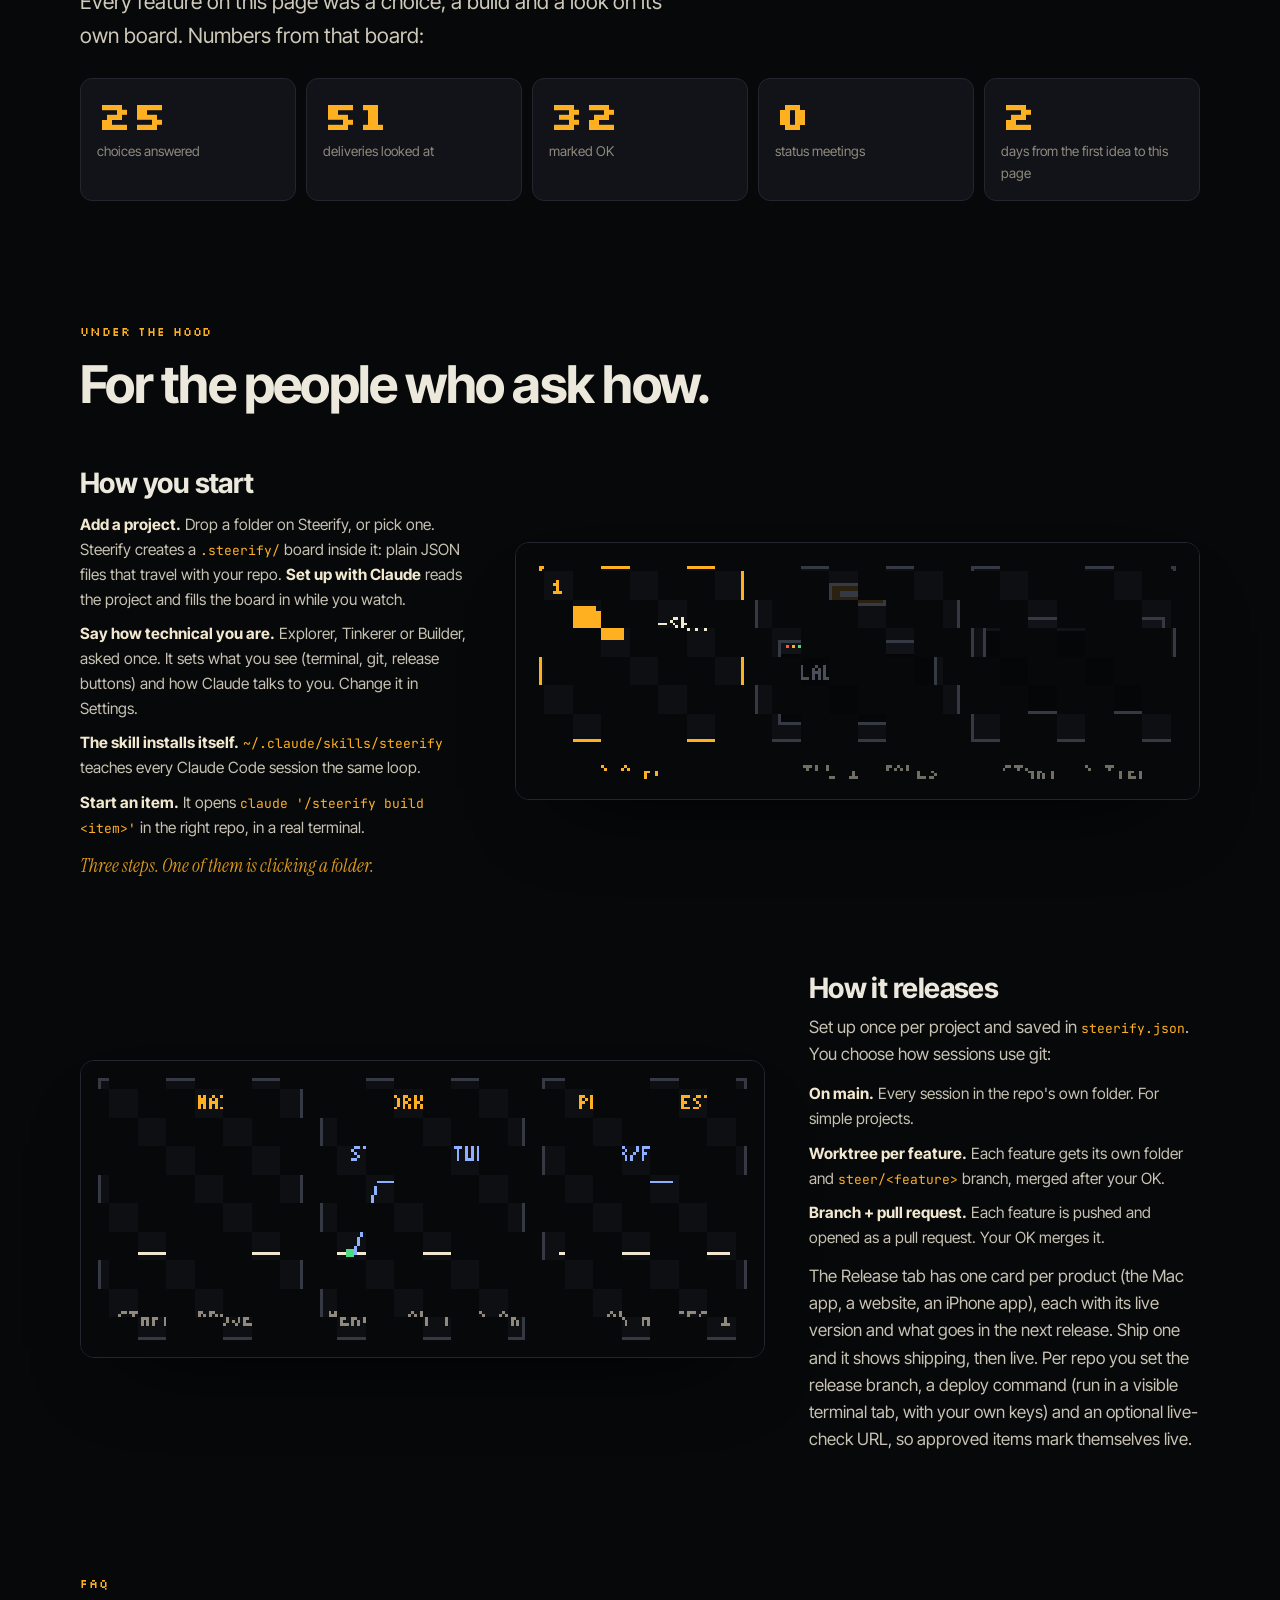
==== commit da8f1dab: "Steerify 0.5.21 (sync 643ddcf)" ====
--- a/site/index.html
+++ b/site/index.html
@@ -27,7 +27,7 @@
 <meta name="twitter:description" content="Steerify is a native Mac app for steering Claude Code across your projects: choices with mockups, visual review of finished work and a roadmap, next to the sessions doing the work. Ship more, read less.">
 <meta name="twitter:image" content="https://steerify.dev/assets/og-3.jpg">
 <meta name="twitter:image:alt" content="Steerify: 99 sessions open, 3 waiting on you. You decide. Claude builds. A free Mac app for steering Claude Code.">
-<script type="application/ld+json">{"@context":"https://schema.org","@graph":[{"@type":"WebSite","@id":"https://steerify.dev/#site","name":"Steerify","url":"https://steerify.dev/","inLanguage":"en","publisher":{"@type":"Person","name":"Frenk"}},{"@type":"SoftwareApplication","@id":"https://steerify.dev/#app","name":"Steerify","url":"https://steerify.dev/","applicationCategory":"DeveloperApplication","applicationSubCategory":"AI coding tool","operatingSystem":"macOS 15 or later","softwareVersion":"0.5.6","releaseNotes":"https://steerify.dev/releases.html","image":"https://steerify.dev/assets/og-3.jpg","screenshot":"https://steerify.dev/assets/shots/marketing/web/hero.jpg","description":"Steerify is a native Mac app for steering Claude Code across projects. It keeps a steering board (choices with mockups, visual review of finished work, requirements and a roadmap) next to the Claude Code terminal sessions doing the work. Claude asks, builds and delivers on the board; you choose, look and approve, and approved work ships in one click.","featureList":["Every roadmap item starts its own briefed Claude Code session in the right repo","Choices with a mockup per option, answered with one click","Visual review: finished work arrives as pictures, with notes pinned on the picture","Session status from Claude Code hooks: working, waiting on you, idle","Release tab: approved work is committed, pushed and deployed by the session that built it","Steerify MCP server so Claude updates the board directly","Tasks: non-code work Claude does on a schedule (tutorials, reports, data collection), each run ending in a result you check","Multi-project: every project's board lives in its own git repo","Updates itself: new versions download in the background, one click to restart"],"offers":{"@type":"Offer","price":"0","priceCurrency":"EUR","availability":"https://schema.org/InStock","description":"Free and open source (MIT)"},"creator":{"@type":"Person","name":"Frenk"}},{"@type":"FAQPage","@id":"https://steerify.dev/#faq","mainEntity":[{"@type":"Question","name":"Is Steerify an AI?","acceptedAnswer":{"@type":"Answer","text":"No. Claude Code does the building, with your own login. Steerify is where you steer it. For small jobs like session summaries and sorting requests, it also uses Apple Intelligence on your Mac, when that is turned on."}},{"@type":"Question","name":"Do I need Claude Code?","acceptedAnswer":{"@type":"Answer","text":"Yes. Sessions run in a real terminal on your Mac. Steerify never sees your keys."}},{"@type":"Question","name":"Where does my board live?","acceptedAnswer":{"@type":"Answer","text":"In a folder of plain files in your own repo. Delete Steerify and it's all still yours."}},{"@type":"Question","name":"How does Steerify know what a Claude Code session is doing?","acceptedAnswer":{"@type":"Answer","text":"Through Claude Code hooks, never by reading the terminal output. Every session Steerify starts carries a few hooks (prompt, tool use, Stop, Notification, PermissionRequest), so it flips to working, idle or needs you the moment something happens. To tell finished from asked you something, it reads Claude's last reply in the session transcript. No polling, no tokens spent."}},{"@type":"Question","name":"How is Steerify different from T3 Code?","acceptedAnswer":{"@type":"Answer","text":"T3 Code manages agents: threads, branches and pull requests across Claude Code, Codex, Cursor and more, on every platform. Steerify manages decisions: choices with mockups, visual review and a roadmap, native on Mac, for Claude Code only. Running many agents? T3 Code. Tired of reading scrollback to decide? Steerify. Full comparison: https://steerify.dev/t3-code-alternative.html"}},{"@type":"Question","name":"Can Claude do work that isn't code?","acceptedAnswer":{"@type":"Answer","text":"Yes: that's the Tasks tab. A tutorial from your SOP, a weekly report, a data collection with your own tools. Give it an outcome and a few checks, run it once or on a schedule. Each run ends with a result you OK or send back; a run that never reports shows up as No result."}},{"@type":"Question","name":"What does it cost?","acceptedAnswer":{"@type":"Answer","text":"Nothing. Steerify is free and open source (MIT). You bring your own Claude Code login. Not made by Anthropic; Claude is their trademark."}},{"@type":"Question","name":"Is there a Windows version?","acceptedAnswer":{"@type":"Answer","text":"Not yet. Steerify is a native Mac app, and a Windows version means writing the whole app again. Leave your email on the Windows waitlist at https://steerify.dev/#windows: if enough people ask, it gets built, and you hear first."}}]}]}</script>
+<script type="application/ld+json">{"@context":"https://schema.org","@graph":[{"@type":"WebSite","@id":"https://steerify.dev/#site","name":"Steerify","url":"https://steerify.dev/","inLanguage":"en","publisher":{"@type":"Person","name":"Frenk"}},{"@type":"SoftwareApplication","@id":"https://steerify.dev/#app","name":"Steerify","url":"https://steerify.dev/","applicationCategory":"DeveloperApplication","applicationSubCategory":"AI coding tool","operatingSystem":"macOS 15 or later","softwareVersion":"0.5.20","releaseNotes":"https://steerify.dev/releases.html","image":"https://steerify.dev/assets/og-3.jpg","screenshot":"https://steerify.dev/assets/shots/marketing/web/hero.jpg","description":"Steerify is a native Mac app for steering Claude Code across projects. It keeps a steering board (choices with mockups, visual review of finished work, requirements and a roadmap) next to the Claude Code terminal sessions doing the work. Claude asks, builds and delivers on the board; you choose, look and approve, and approved work ships in one click.","featureList":["Every roadmap item starts its own briefed Claude Code session in the right repo","Choices with a mockup per option, answered with one click","Visual review: finished work arrives as pictures, with notes pinned on the picture","Session status from Claude Code hooks: working, waiting on you, idle","Release tab by product: one card per thing you ship (Mac app, website, iPhone app), approved work is committed, pushed and deployed by the session that built it","Steerify MCP server so Claude updates the board directly","Tasks: non-code work Claude does on a schedule (tutorials, reports, data collection), each run ending in a result you check","Multi-project: every project's board lives in its own git repo","Updates itself: new versions download in the background, one click to restart","Report a bug or ask for a feature from inside the app, no GitHub account; follow it on the public roadmap","Process shells: your dev servers start, stop and log under the sessions","iPhone companion app: review, pick and file requests from the phone"],"offers":{"@type":"Offer","price":"0","priceCurrency":"EUR","availability":"https://schema.org/InStock","description":"Free and open source (MIT)"},"creator":{"@type":"Person","name":"Frenk"}},{"@type":"FAQPage","@id":"https://steerify.dev/#faq","mainEntity":[{"@type":"Question","name":"Is Steerify an AI?","acceptedAnswer":{"@type":"Answer","text":"No. Claude Code does the building, with your own login. Steerify is where you steer it. For small jobs like session summaries and sorting requests, it also uses Apple Intelligence on your Mac, when that is turned on."}},{"@type":"Question","name":"Do I need Claude Code?","acceptedAnswer":{"@type":"Answer","text":"Yes. Sessions run in a real terminal on your Mac. Steerify never sees your keys."}},{"@type":"Question","name":"Where does my board live?","acceptedAnswer":{"@type":"Answer","text":"In a folder of plain files in your own repo. Delete Steerify and it's all still yours."}},{"@type":"Question","name":"How does Steerify know what a Claude Code session is doing?","acceptedAnswer":{"@type":"Answer","text":"Through Claude Code hooks, never by reading the terminal output. Every session Steerify starts carries a few hooks (prompt, tool use, Stop, Notification, PermissionRequest), so it flips to working, idle or needs you the moment something happens. To tell finished from asked you something, it reads Claude's last reply in the session transcript. No polling, no tokens spent."}},{"@type":"Question","name":"How is Steerify different from T3 Code?","acceptedAnswer":{"@type":"Answer","text":"T3 Code manages agents: threads, branches and pull requests across Claude Code, Codex, Cursor and more, on every platform. Steerify manages decisions: choices with mockups, visual review and a roadmap, native on Mac, for Claude Code only. Running many agents? T3 Code. Tired of reading scrollback to decide? Steerify. Full comparison: https://steerify.dev/t3-code-alternative.html"}},{"@type":"Question","name":"Can Claude do work that isn't code?","acceptedAnswer":{"@type":"Answer","text":"Yes: that's the Tasks tab. A tutorial from your SOP, a weekly report, a data collection with your own tools. Give it an outcome and a few checks, run it once or on a schedule. Each run ends with a result you OK or send back; a run that never reports shows up as No result."}},{"@type":"Question","name":"What does it cost?","acceptedAnswer":{"@type":"Answer","text":"Nothing. Steerify is free and open source (MIT). You bring your own Claude Code login. Not made by Anthropic; Claude is their trademark."}},{"@type":"Question","name":"Found a bug? Want a feature?","acceptedAnswer":{"@type":"Answer","text":"Press the Beta pill or the Help menu: Report a bug, Ask for a feature, or a question. It shows exactly what gets sent (version, a screenshot if you want), and you see it move to fixed. GitHub issues work too."}},{"@type":"Question","name":"Is there a Windows version?","acceptedAnswer":{"@type":"Answer","text":"Not yet. Steerify is a native Mac app, and a Windows version means writing the whole app again. Leave your email on the Windows waitlist at https://steerify.dev/#windows: if enough people ask, it gets built, and you hear first."}}]}]}</script>
 <link rel="preconnect" href="https://fonts.googleapis.com">
 <link rel="stylesheet" href="https://fonts.googleapis.com/css2?family=Silkscreen:wght@400;700&family=Instrument+Serif:ital@1&family=Inter+Tight:wght@400;500;600;700&family=JetBrains+Mono:wght@400;500&display=swap">
 <link rel="stylesheet" href="assets/site.css?v=15">
@@ -76,6 +76,8 @@
         <a href="#lost"><i>09</i>Never lost</a>
         <a href="#mac"><i>10</i>Small jobs stay on your Mac</a>
         <a href="#tasks"><i>11</i>Not only code: Tasks</a>
+        <a href="#ship"><i>12</i>Ship by product</a>
+        <a href="#feedback"><i>13</i>Tell us, watch it land</a>
       </div>
       <div class="menu-more">
         <a href="#real">Screenshots</a><a href="#iphone">iPhone app</a><a href="#watch">Short films</a><a href="#tech">Under the hood</a><a href="#faq">FAQ</a><a class="mo" href="releases.html">What's new</a><a class="mo" href="tutorial.html">Tutorial</a><a href="#get">Download</a>
@@ -143,7 +145,7 @@
     <div class="wrap">
       <span class="eyebrow">How it works</span>
       <h2 style="margin-top:14px">From one sentence to shipped.</h2>
-      <p class="lead" style="margin-top:14px">Eleven ideas, no manual. Scroll, watch, done.</p>
+      <p class="lead" style="margin-top:14px">Thirteen ideas, no manual. Scroll, watch, done.</p>
       <div class="moves">
         <div class="mv" id="say">
           <div><span class="num">01</span><h3>Say what you want.</h3><p>Write it in plain words. Steerify turns it into requirements, docs and a roadmap.</p><p class="aside">No template to fill in.</p></div>
@@ -188,6 +190,14 @@
         <div class="mv" id="tasks">
           <div><span class="num">11</span><h3>Not only code: Tasks.</h3><p>A tutorial from your SOP, the Monday data collection, a report. Claude does it with your tools and your standards, once or on a schedule. A run only ends with a result: what it made, the numbers, a tick or a cross on every check. You say OK or Redo.</p><p class="aside">Plan it once. Check the result, not the session.</p></div>
           <figure class="shot"><img src="assets/shots/demo/web/tasks.jpg" width="1600" height="1043" alt="The Tasks tab: a running tutorial, a weekly report to check with its numbers and one failed check, a run with no result, the schedule with its run history" loading="lazy"></figure>
+        </div>
+        <div class="mv flip" id="ship">
+          <div><span class="num">12</span><h3>Ship by product.</h3><p>One card for each thing you ship: the Mac app, the website, the iPhone app. Each one shows its live version and the approved work waiting for it. Press Ship and the session that built it commits, pushes and deploys. A stopped release stays calm: the old version is still live, and Fix it with Claude gets the log.</p><p class="aside">Approve it. Ship it. Go to bed.</p></div>
+          <figure class="shot"><img src="assets/shots/demo/web/ship.jpg" width="1600" height="1043" alt="The Release tab after Ship: the app card went from v0.5.12 to v0.5.13, and a pixel boat with fireworks says App v0.5.13 is out" loading="lazy"></figure>
+        </div>
+        <div class="mv" id="feedback">
+          <div><span class="num">13</span><h3>Tell us, watch it land.</h3><p>Report a bug or ask for a feature from inside Steerify. You don't need a GitHub account, and the sheet shows exactly what will be sent before it goes. It lands on our board as a request, and you follow it on the <a href="https://relay.steerify.dev/roadmap/steerify-4cfac6">public roadmap</a> from Next to Live. Your own project gets the same: a feedback form and a roadmap page in your brand.</p><p class="aside">Feedback that doesn't vanish into a form.</p></div>
+          <figure class="shot"><img src="assets/shots/demo/web/report-bug.jpg" width="1600" height="1043" alt="The Spotted a bug? sheet inside Steerify: Bug, Feature or Question, what went wrong, and what is sent with it: app version, macOS, a screenshot of the window" loading="lazy"></figure>
         </div>
       </div>
     </div>
@@ -203,12 +213,15 @@
         <figure data-label="Decide"><a href="assets/shots/demo/choice-making.png"><img src="assets/shots/demo/web/choice-making.jpg" width="1600" height="1043" alt="A choice opened full screen: the Tiny Todo list with due-date chips, option A suggested, and a Choose A button" loading="lazy"></a><figcaption><span><b>Decide</b> · A choice, full screen. The option is a picture; one button chooses it.</span></figcaption></figure>
         <figure data-label="Look"><a href="assets/shots/demo/test-preview.png"><img src="assets/shots/demo/web/test-preview.jpg" width="1600" height="1043" alt="A delivered test with its picture, a Mark it right button and the verdict buttons OK, Refine, Broken" loading="lazy"></a><figcaption><span><b>Look</b> · One test, one picture. Mark it right, then OK, Refine or Broken.</span></figcaption></figure>
         <figure data-label="To test"><a href="assets/shots/demo/test.png"><img src="assets/shots/demo/web/test.jpg" width="1600" height="1043" alt="The To test tab: a delivery with two tests, each with a picture, Test it and Looks right" loading="lazy"></a><figcaption><span><b>To test</b> · Every delivery with its tests, a picture for each one.</span></figcaption></figure>
-        <figure data-label="Roadmap"><a href="assets/shots/demo/roadmap.png"><img src="assets/shots/demo/web/roadmap.jpg" width="1600" height="1043" alt="The roadmap: the Next strip on top, area tags, two chapters with progress, each delivery's pictures and tests on its rows, and a Start button on every item" loading="lazy"></a><figcaption><span><b>Roadmap</b> · Chapters, area tags, each feature with its pictures, a Start on every item.</span></figcaption></figure>
+        <figure data-label="Roadmap"><a href="assets/shots/demo/roadmap.png"><img src="assets/shots/demo/web/roadmap.jpg" width="1600" height="1043" alt="The roadmap: feature chips from your chapter names, two chapters with a focus star, Consolidate and Resume, each delivery's pictures on its rows, and a Start button on every item" loading="lazy"></a><figcaption><span><b>Roadmap</b> · Chapters, feature chips, pictures on each item, a Start on every line. Star up to 3 chapters to keep them in focus.</span></figcaption></figure>
         <figure data-label="Tasks"><a href="assets/shots/demo/tasks.png"><img src="assets/shots/demo/web/tasks.jpg" width="1600" height="1043" alt="The Tasks tab: a running tutorial, a weekly report to check with OK and Redo, a run with no result, a scheduled task with its run history" loading="lazy"></a><figcaption><span><b>Tasks</b> · Work that isn't code, on a schedule. Every run ends with a result to check.</span></figcaption></figure>
-        <figure data-label="Sessions"><a href="assets/shots/demo/sessions.png"><img src="assets/shots/demo/web/sessions.jpg" width="1600" height="1043" alt="The Ready tab with where you left off and what waits on you, next to three sessions: one needs you, one rowing, one idle" loading="lazy"></a><figcaption><span><b>Sessions</b> · Rowing in blue, your turn in violet, done in grey. Ready shows where you left off.</span></figcaption></figure>
+        <figure data-label="Sessions"><a href="assets/shots/demo/sessions.png"><img src="assets/shots/demo/web/sessions.jpg" width="1600" height="1043" alt="The Ready tab with two chapters to resume and what waits on you, next to the session column: one session needs your answer, one idle" loading="lazy"></a><figcaption><span><b>Sessions</b> · Each session on its item, whose turn it is at a glance. Ready shows where you left off.</span></figcaption></figure>
         <figure data-label="Requirements"><a href="assets/shots/demo/requirements.png"><img src="assets/shots/demo/web/requirements.jpg" width="1600" height="1043" alt="The Requirements tab: three proposed requirements with confirm, edit and later buttons" loading="lazy"></a><figcaption><span><b>Requirements</b> · Claude proposes them. You confirm, edit or park each line.</span></figcaption></figure>
         <figure data-label="Request"><a href="assets/shots/demo/request-mark.png"><img src="assets/shots/demo/web/request-mark.jpg" width="1600" height="1043" alt="The New request sheet: a screenshot with a numbered dot and a marked area, the request text pointing at them, sorted as a refinement and filed under a chapter" loading="lazy"></a><figcaption><span><b>Request</b> · Mark the picture, say what's wrong. Steerify files it as a fix, a feature or a task.</span></figcaption></figure>
         <figure data-label="Search"><a href="assets/shots/demo/search.png"><img src="assets/shots/demo/web/search.jpg" width="1600" height="1043" alt="The search palette: results for "due" grouped by roadmap and choices" loading="lazy"></a><figcaption><span><b>Search</b> · One search across sessions, choices, roadmap and requests.</span></figcaption></figure>
+        <figure data-label="Ship"><a href="assets/shots/demo/ship.png"><img src="assets/shots/demo/web/ship.jpg" width="1600" height="1043" alt="The Release tab after shipping: a pixel boat with a crate and fireworks, App v0.5.13 is out, v0.5.12 to v0.5.13" loading="lazy"></a><figcaption><span><b>Ship</b> · Release by product: the Mac app, the site, the iPhone. One button each; fireworks when it's out.</span></figcaption></figure>
+        <figure data-label="Your level"><a href="assets/shots/demo/level.png"><img src="assets/shots/demo/web/level.jpg" width="1600" height="1043" alt="How technical are you? Three pixel characters: Explorer, Tinkerer, Builder, each with what you'll see and how Steerify says it" loading="lazy"></a><figcaption><span><b>Your level</b> · Explorer, Tinkerer or Builder. Steerify and Claude talk to you the way you work.</span></figcaption></figure>
+        <figure data-label="Report a bug"><a href="assets/shots/demo/report-bug.png"><img src="assets/shots/demo/web/report-bug.jpg" width="1600" height="1043" alt="The Spotted a bug? sheet: Bug, Feature, Question, a pixel crab, the text fields and exactly what is sent with it" loading="lazy"></a><figcaption><span><b>Report a bug</b> · Bug, feature or question, from inside the app. You see what is sent, and it moves to fixed.</span></figcaption></figure>
       </div>
     </div>
   </section>
@@ -327,6 +340,7 @@
           <div><h3>How you start</h3>
             <ul class="tech">
               <li><b>Add a project.</b> Drop a folder on Steerify, or pick one. Steerify creates a <code>.steerify/</code> board inside it: plain JSON files that travel with your repo. <b>Set up with Claude</b> reads the project and fills the board in while you watch.</li>
+              <li><b>Say how technical you are.</b> Explorer, Tinkerer or Builder, asked once. It sets what you see (terminal, git, release buttons) and how Claude talks to you. Change it in Settings.</li>
               <li><b>The skill installs itself.</b> <code>~/.claude/skills/steerify</code> teaches every Claude Code session the same loop.</li>
               <li><b>Start an item.</b> It opens <code>claude '/steerify build &lt;item&gt;'</code> in the right repo, in a real terminal.</li>
             </ul>
@@ -341,7 +355,7 @@
               <li><b>Worktree per feature.</b> Each feature gets its own folder and <code>steer/&lt;feature&gt;</code> branch, merged after your OK.</li>
               <li><b>Branch + pull request.</b> Each feature is pushed and opened as a pull request. Your OK merges it.</li>
             </ul>
-            <p style="margin-top:12px">Per repo you set the release branch, a deploy command (run in a visible terminal tab, with your own keys) and an optional live-check URL, so approved items mark themselves live.</p></div>
+            <p style="margin-top:12px">The Release tab has one card per product (the Mac app, a website, an iPhone app), each with its live version and what goes in the next release. Ship one and it shows shipping, then live. Per repo you set the release branch, a deploy command (run in a visible terminal tab, with your own keys) and an optional live-check URL, so approved items mark themselves live.</p></div>
           <div data-scene="flows"></div>
         </div>
       </div>
@@ -358,6 +372,7 @@
         <div><h3>How does Steerify know what a Claude Code session is doing?</h3><p>Through Claude Code hooks, never by reading the terminal output. Every session Steerify starts carries a few hooks (prompt, tool use, Stop, Notification, PermissionRequest), so it flips to working, idle or needs you the moment something happens. To tell finished from asked you something, it reads Claude's last reply in the session transcript. No polling, no tokens spent. <a href="claude-code-session-status.html">How it works, step by step</a>.</p></div>
         <div><h3>How is Steerify different from T3 Code?</h3><p>T3 Code manages agents: threads, branches and pull requests across Claude Code, Codex, Cursor and more, on every platform. Steerify manages decisions: choices with mockups, visual review and a roadmap, native on Mac, for Claude Code only. Running many agents? T3 Code. Tired of reading scrollback to decide? Steerify. <a href="t3-code-alternative.html">Full comparison</a>.</p></div>
         <div><h3>Can Claude do work that isn't code?</h3><p>Yes: that's the Tasks tab. A tutorial from your SOP, a weekly report, a data collection with your own tools. Give it an outcome and a few checks, run it once or on a schedule (every Monday at 8). Each run ends with a result you OK or send back; a run that never reports shows up as No result.</p></div>
+        <div><h3>Found a bug? Want a feature?</h3><p>Press the Beta pill or the Help menu: Report a bug, Ask for a feature, or a question. It shows exactly what gets sent (version, a screenshot if you want), and you see it move to fixed. GitHub issues work too.</p></div>
         <div><h3>Is there a Windows version?</h3><p>Not yet. Steerify is a native Mac app, and a Windows version means writing the whole app again. <a href="#windows">Join the Windows waitlist</a>: if enough people ask, it gets built, and you hear first.</p></div>
         <div><h3>What does it cost?</h3><p>Nothing. Steerify is free and open source (MIT). You bring your own Claude Code login. Not made by Anthropic; Claude is their trademark.</p></div>
       </div>
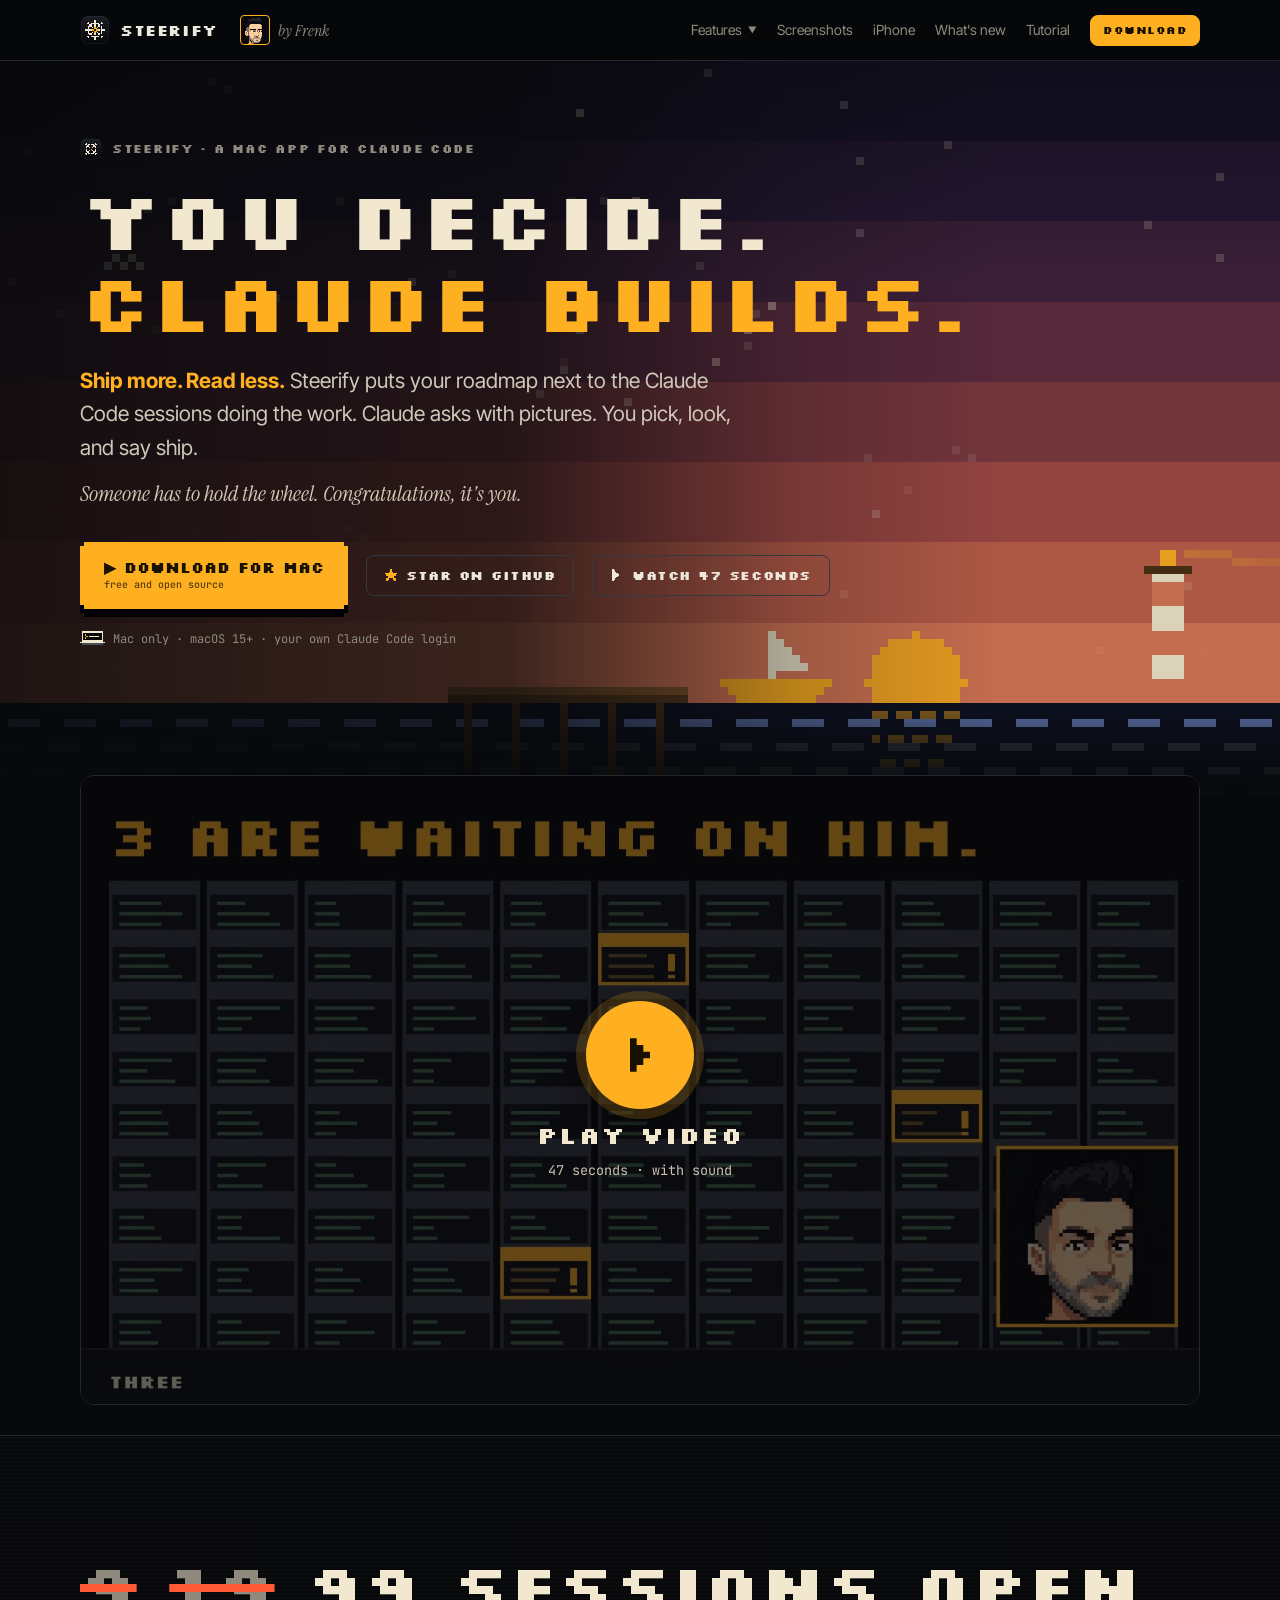
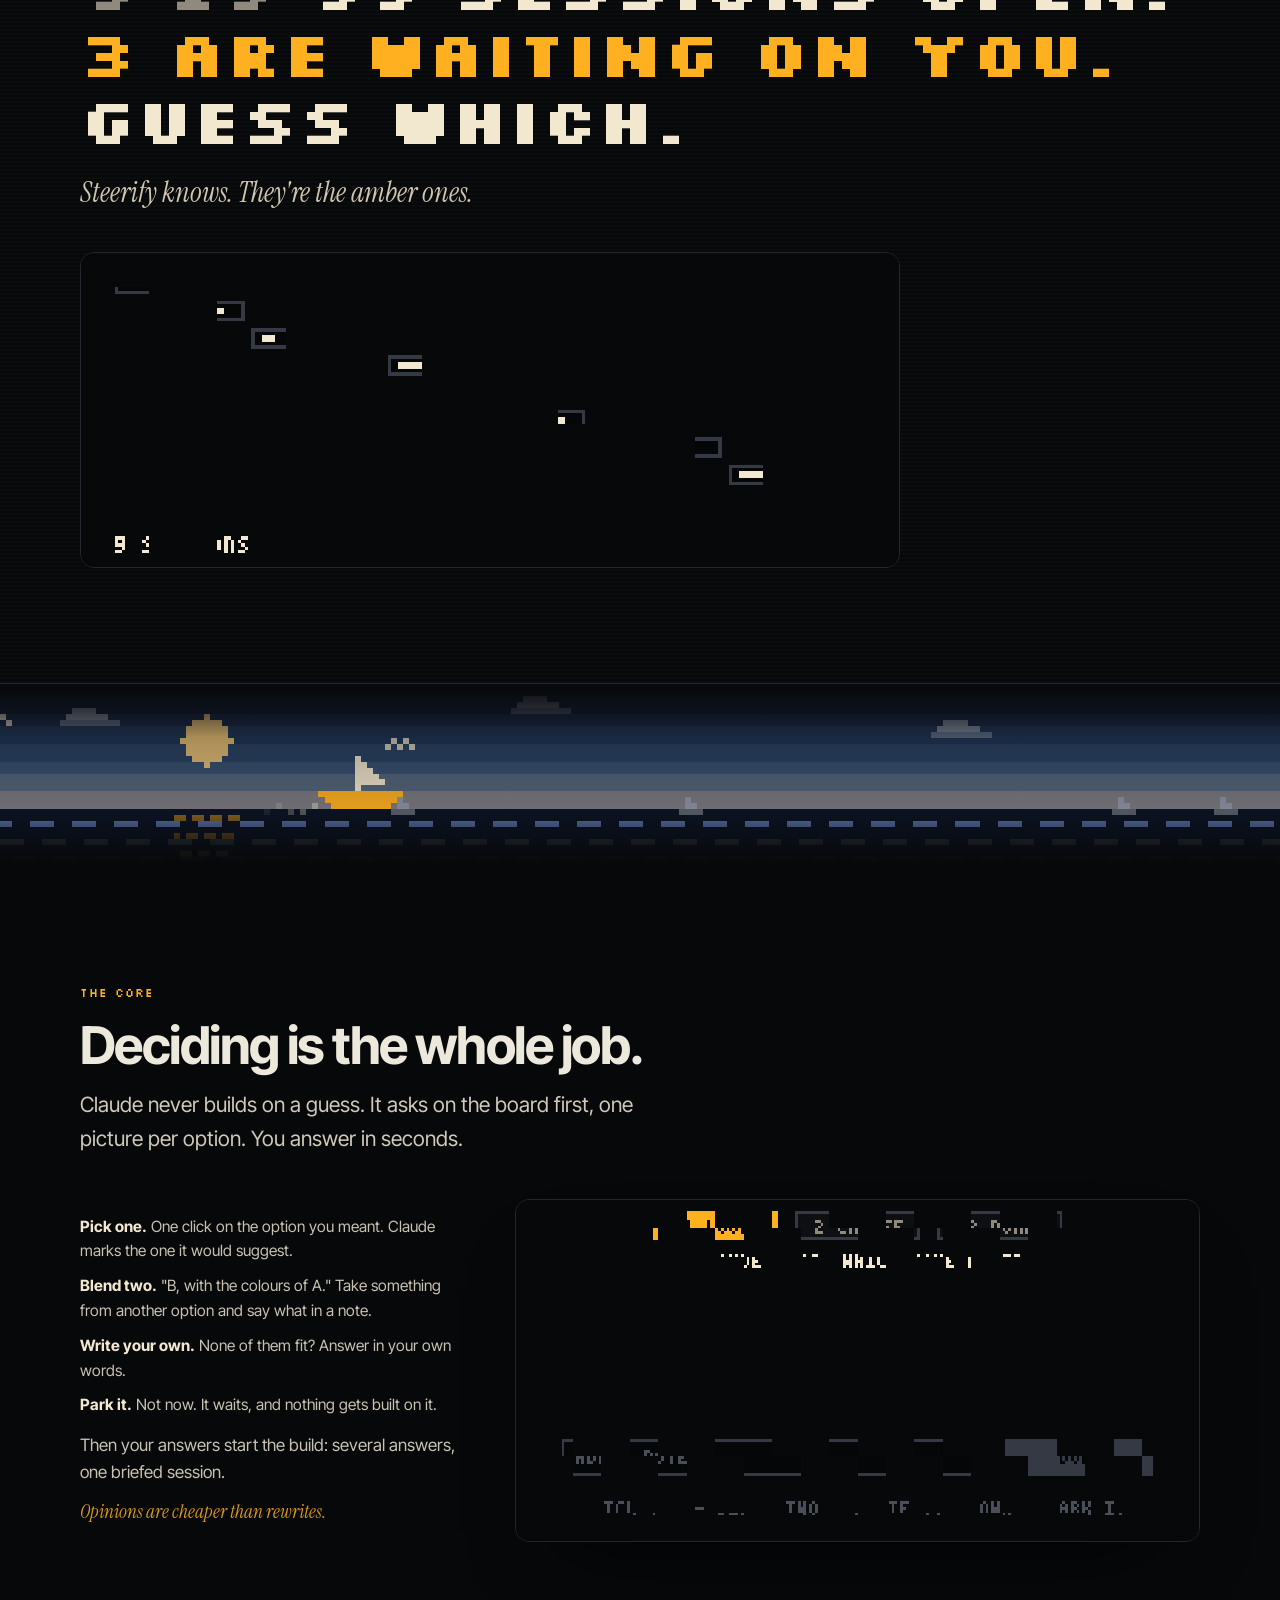
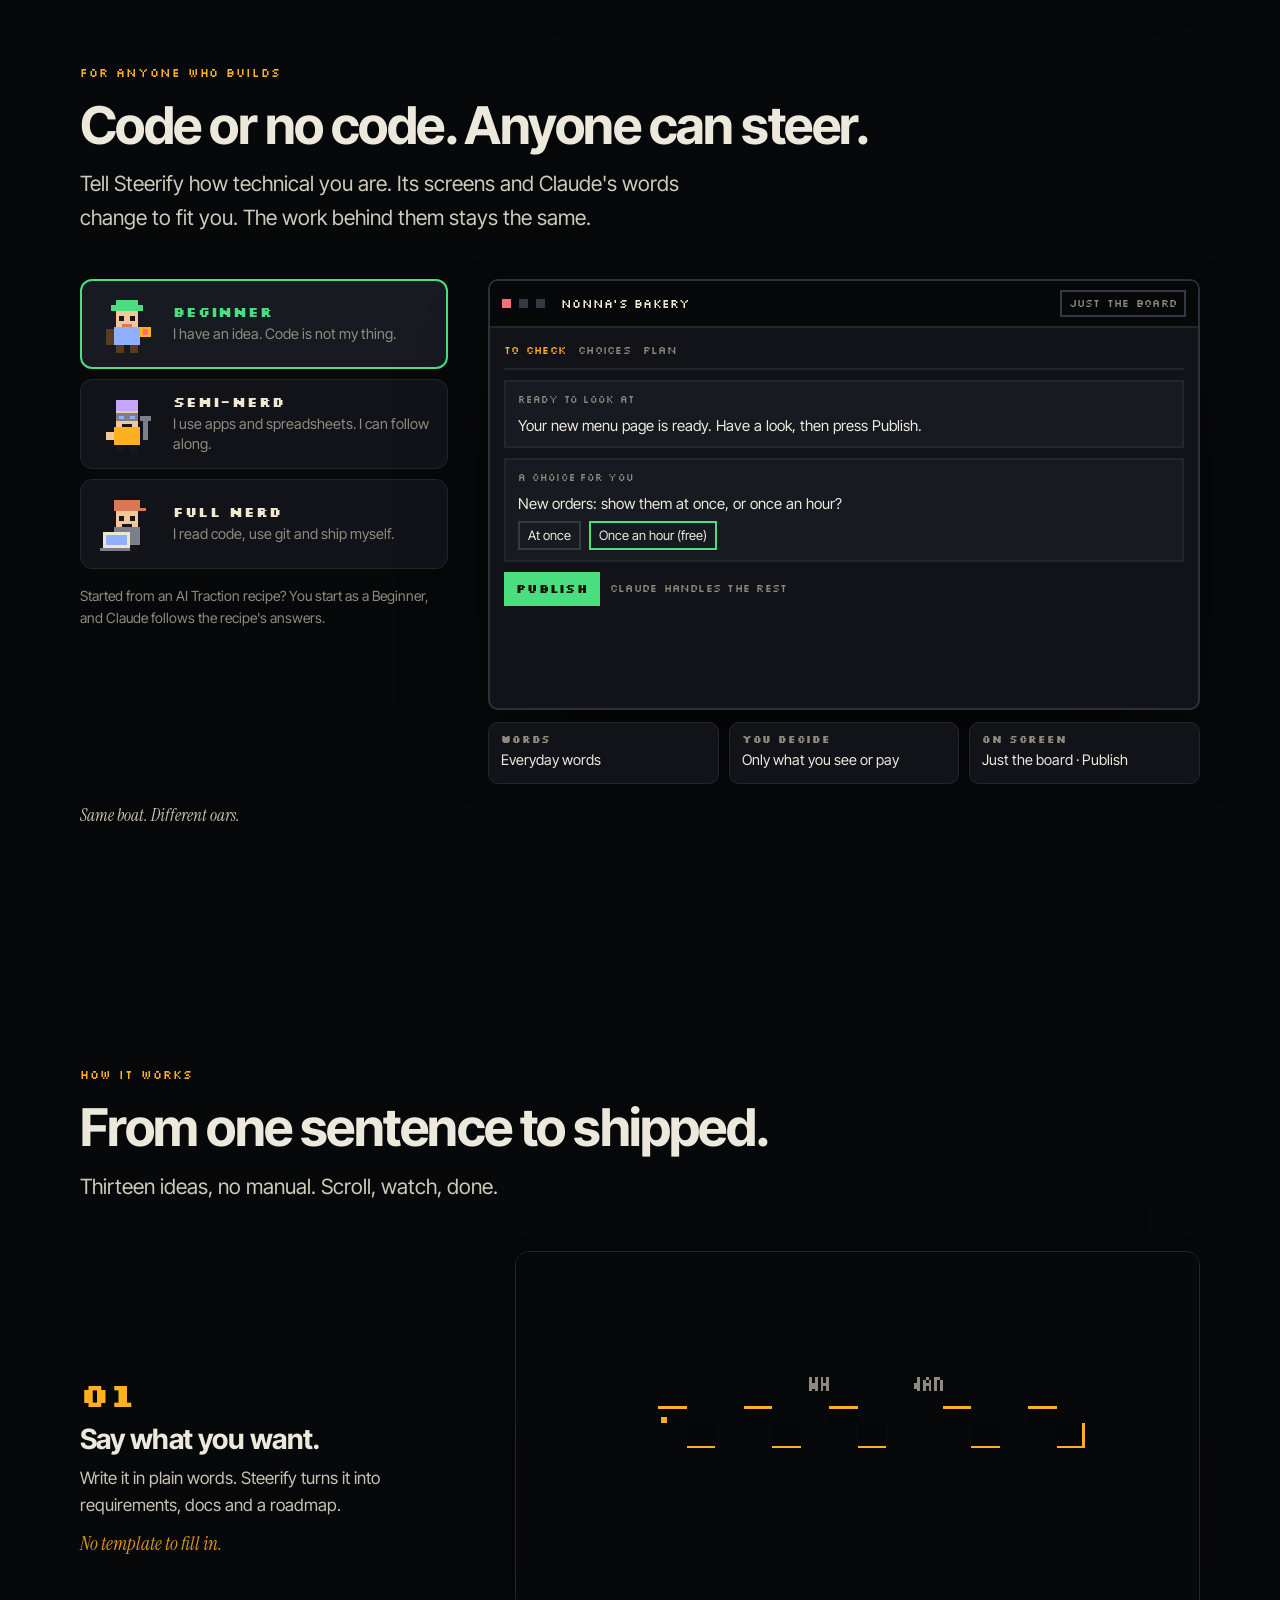
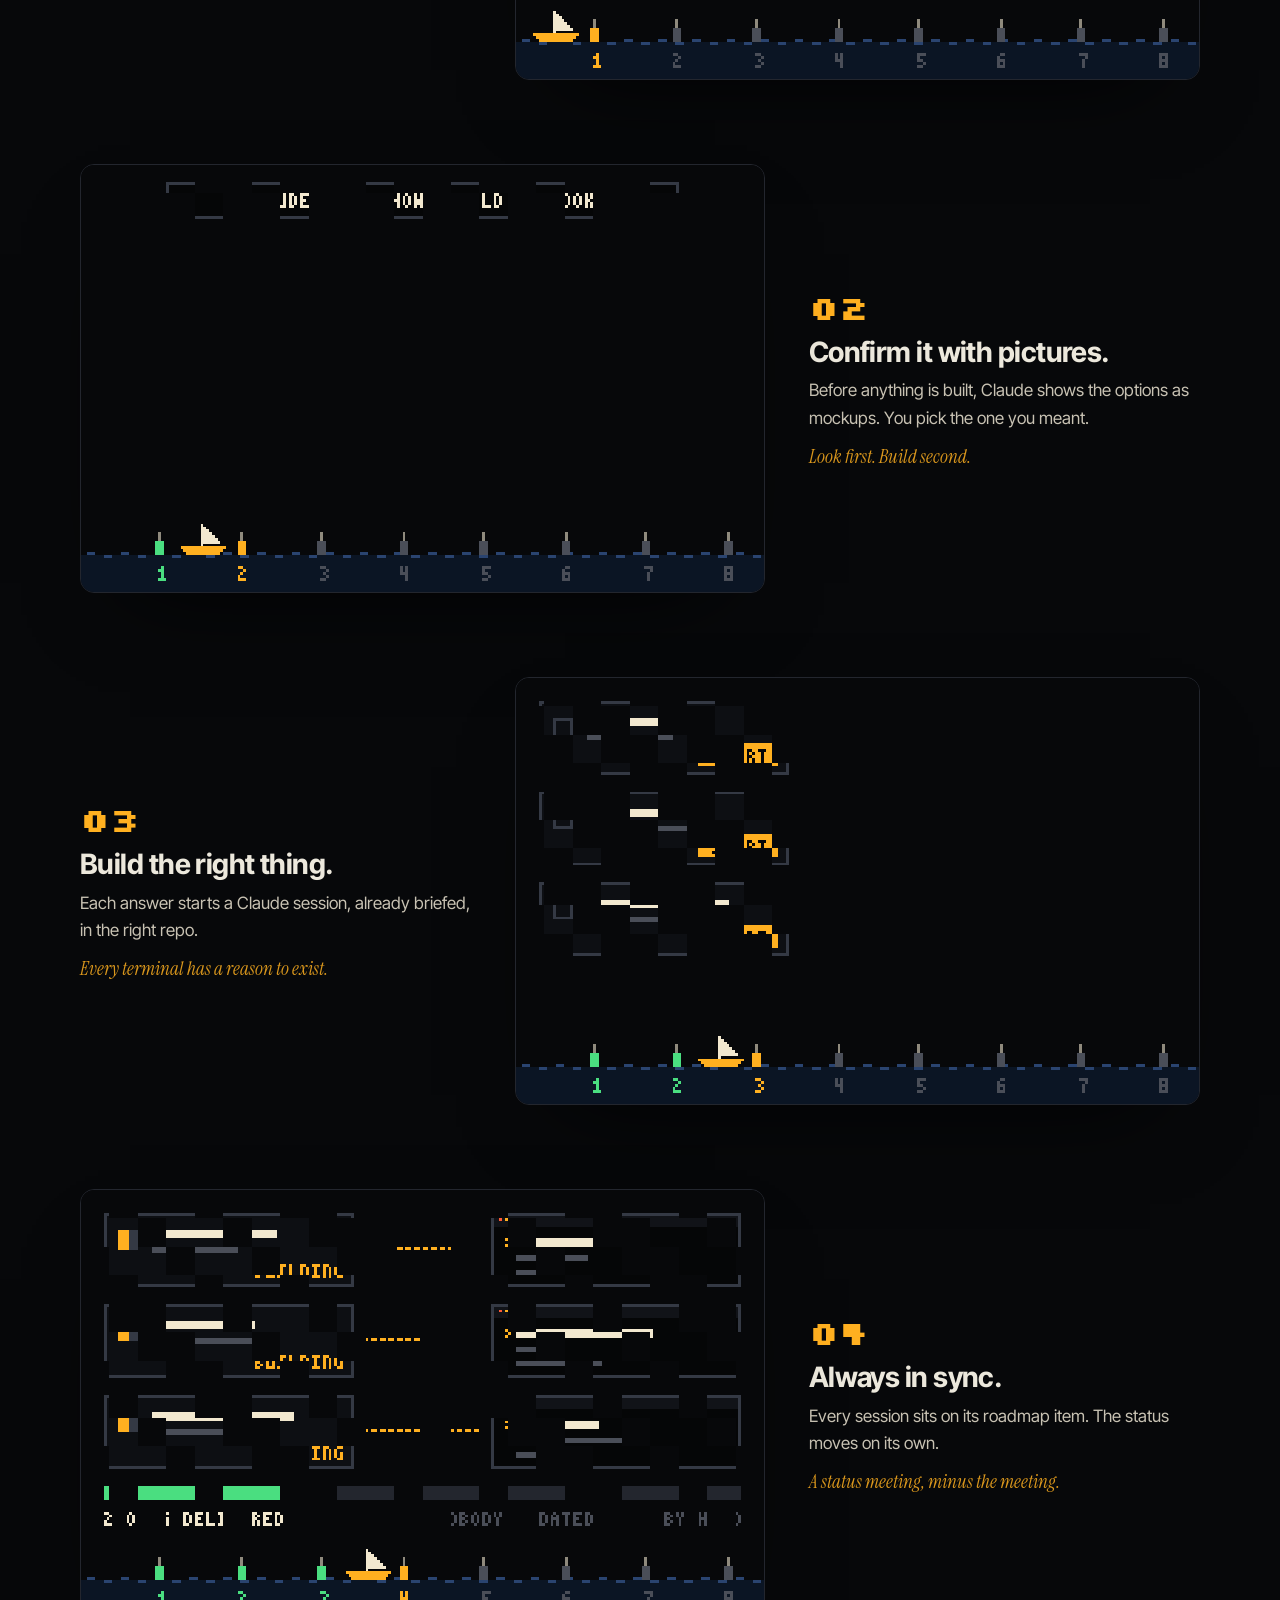
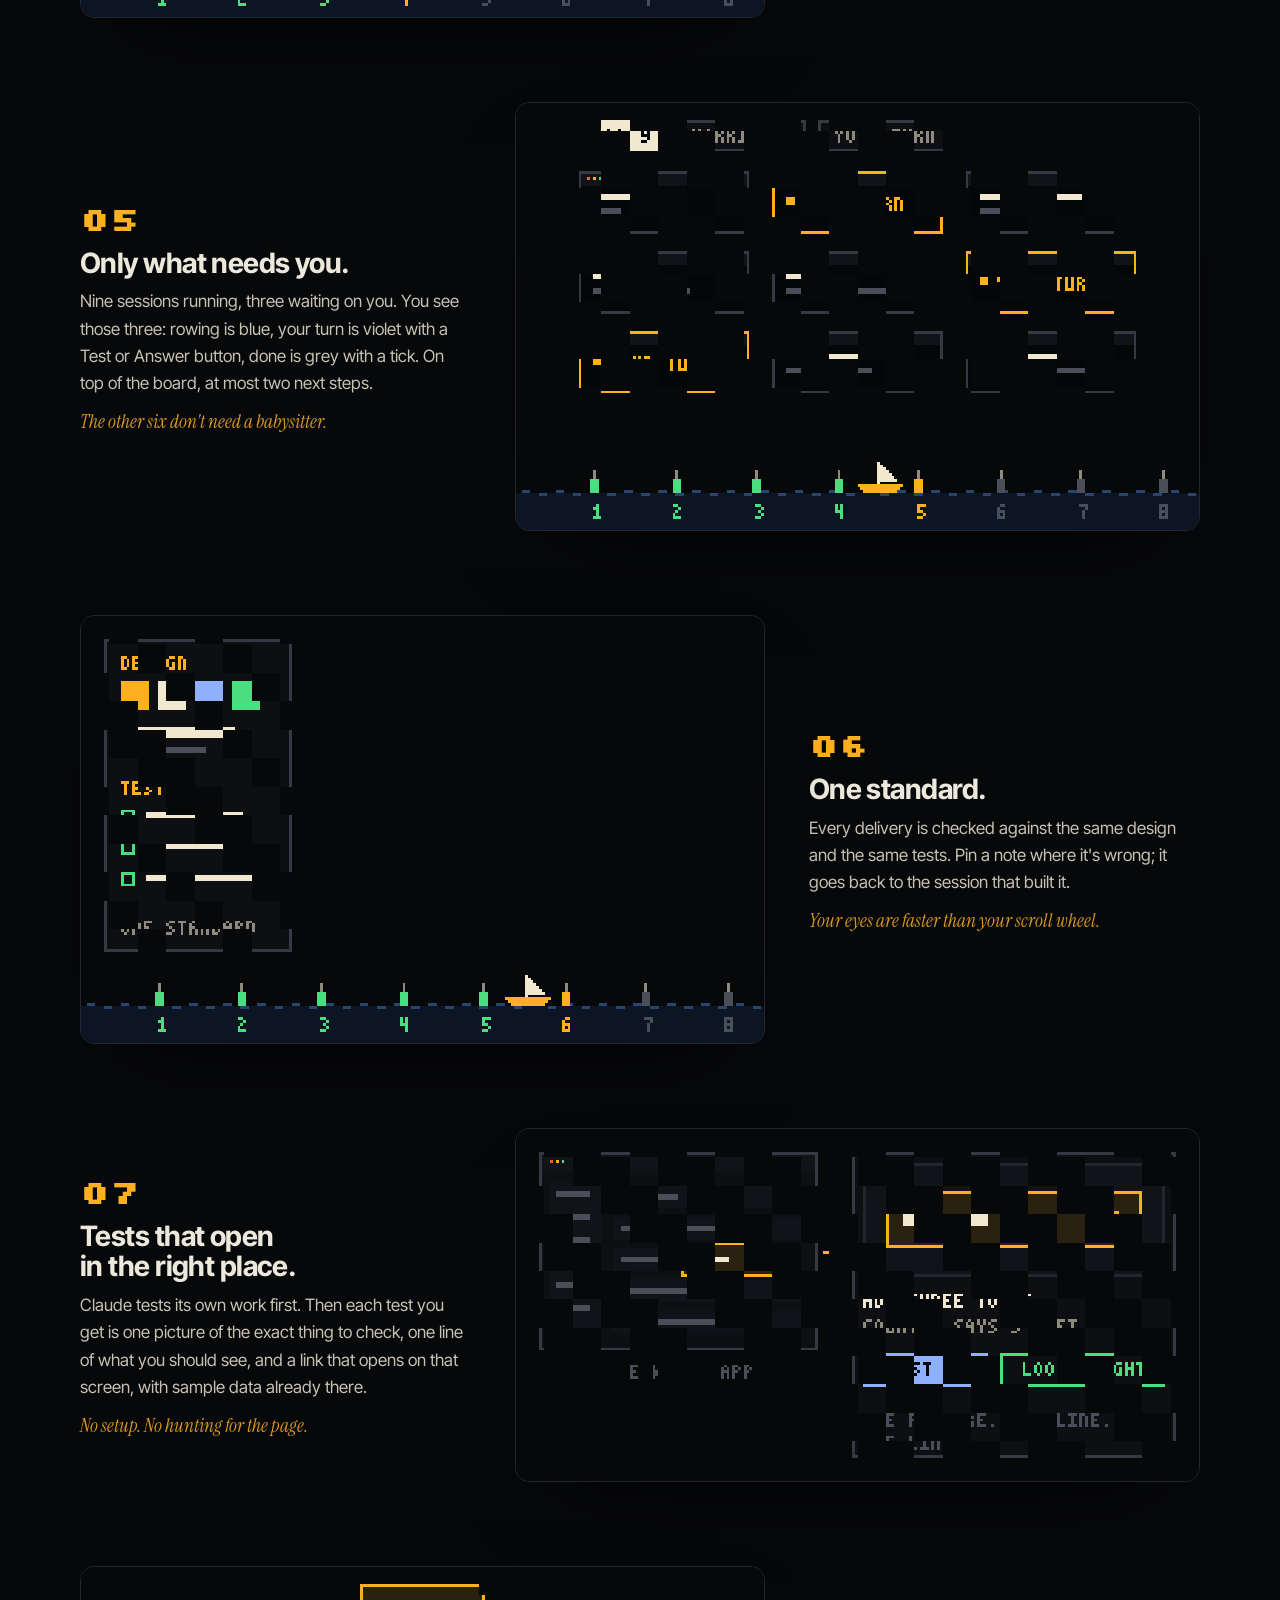
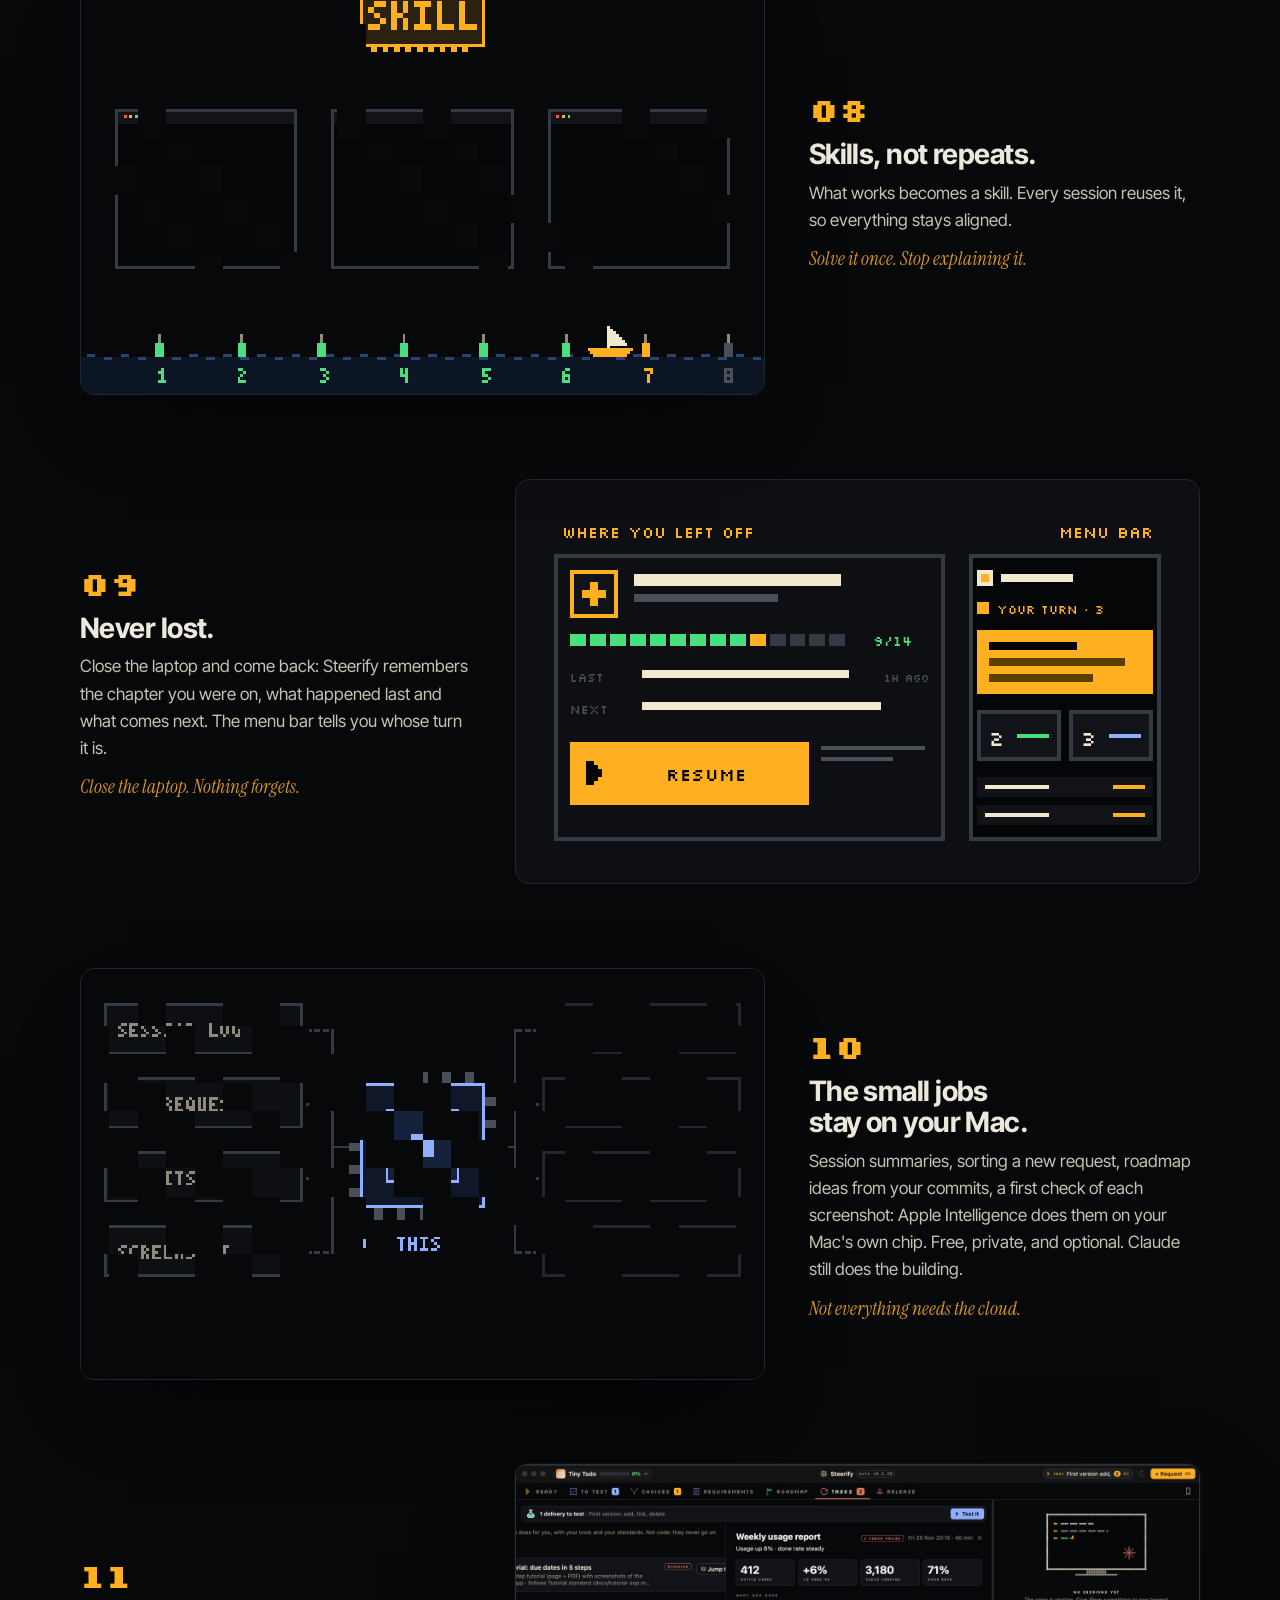
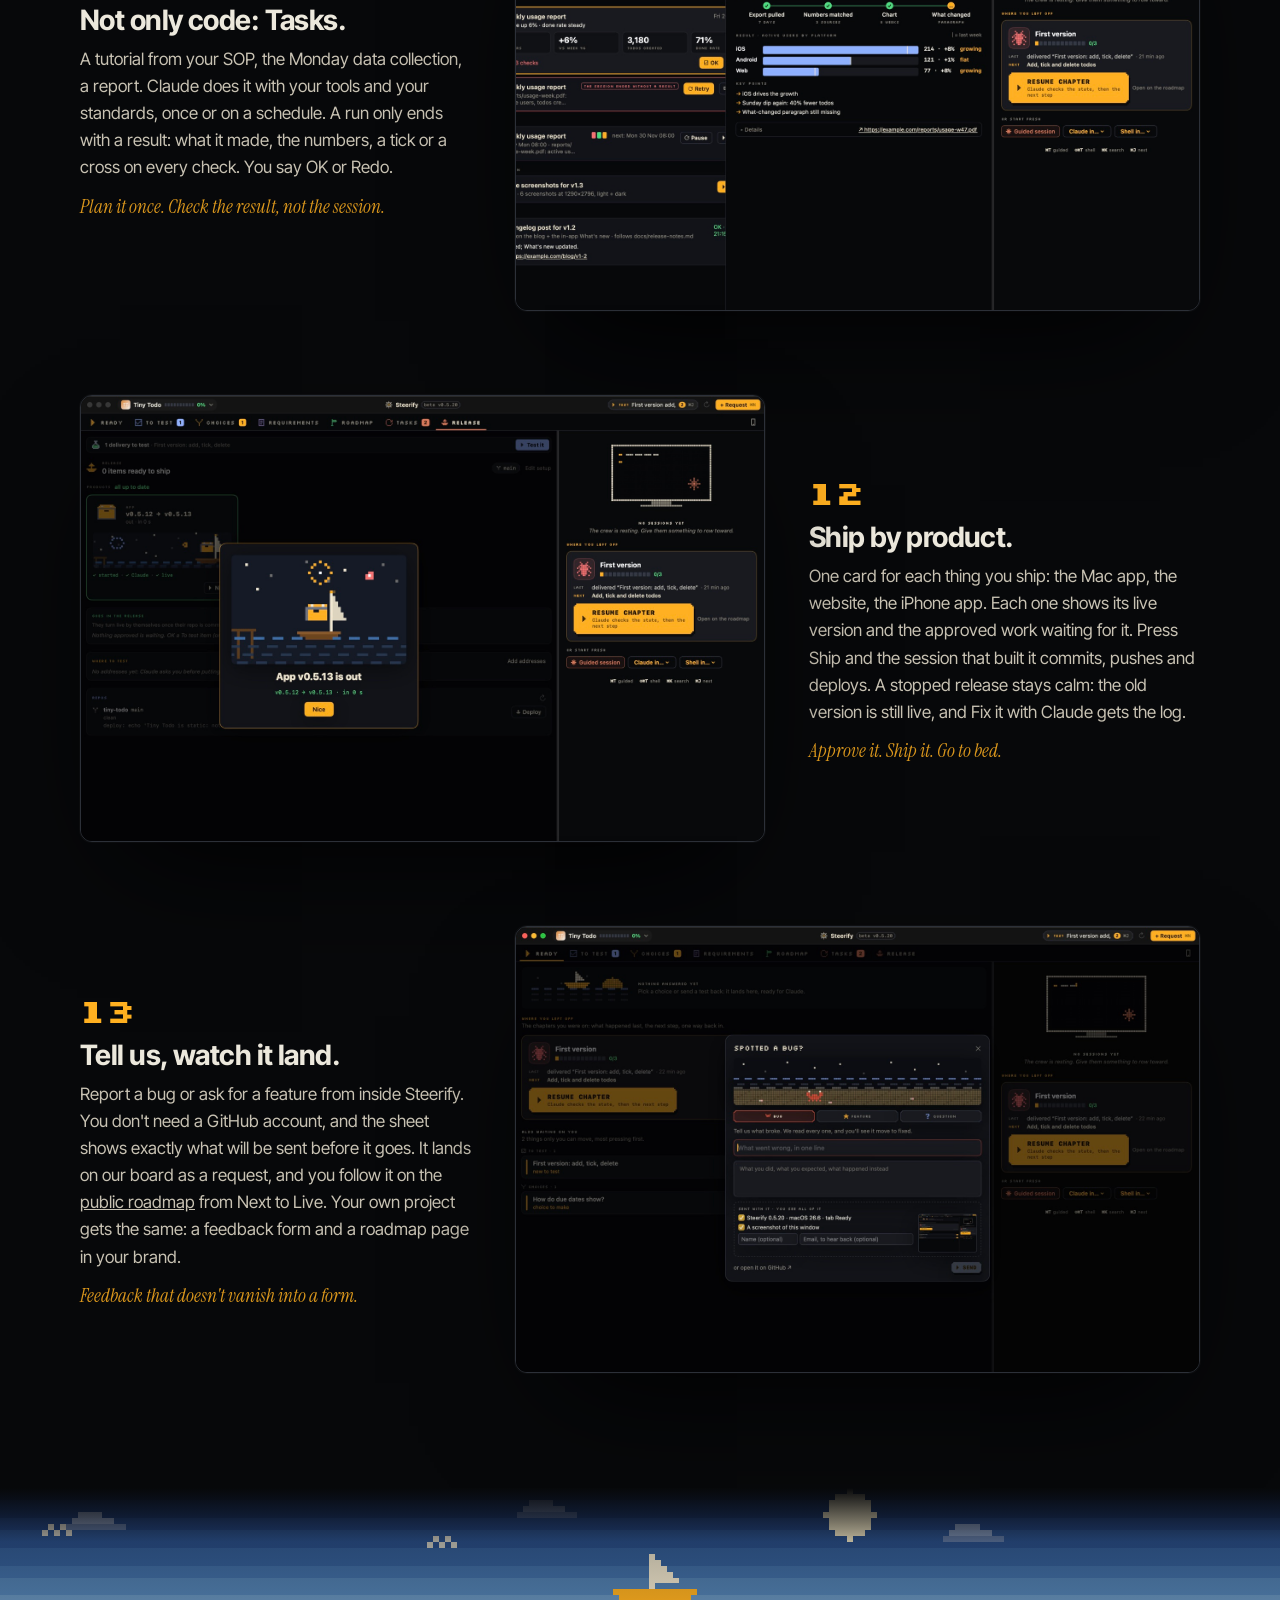
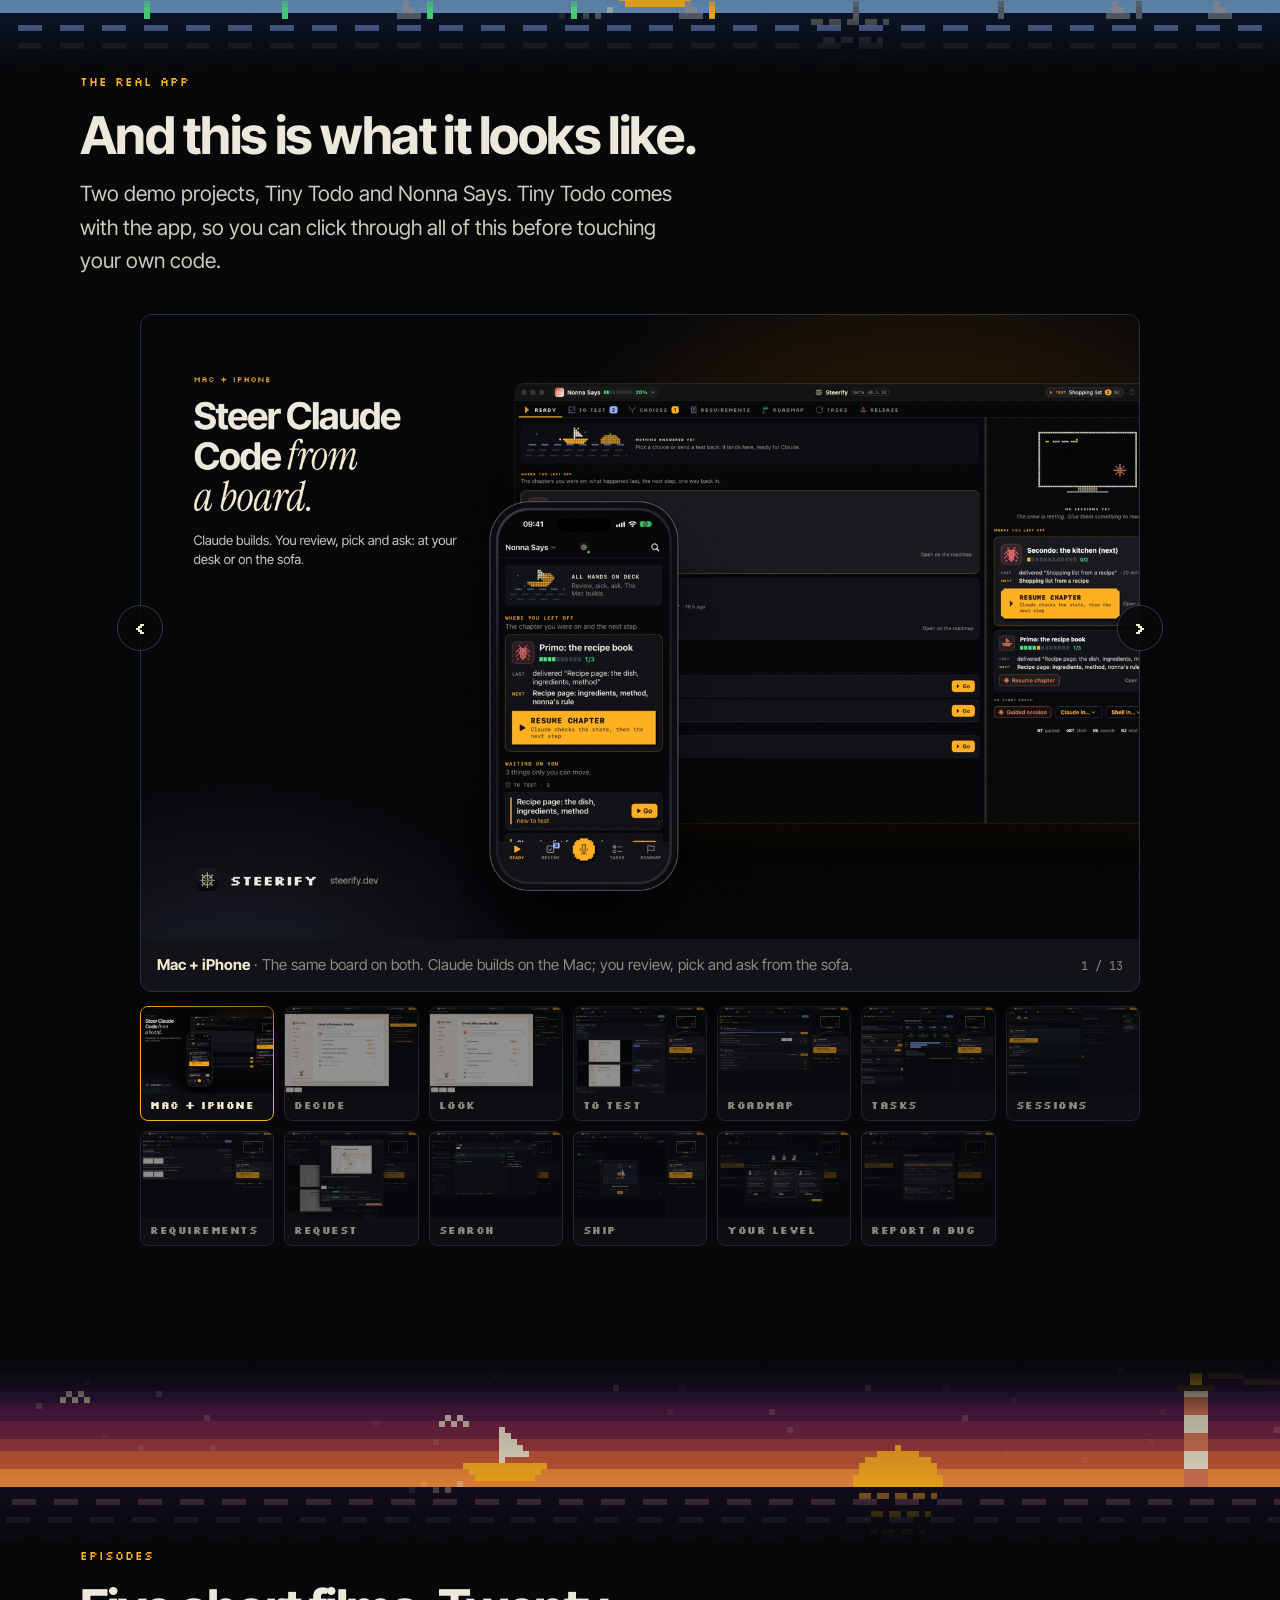
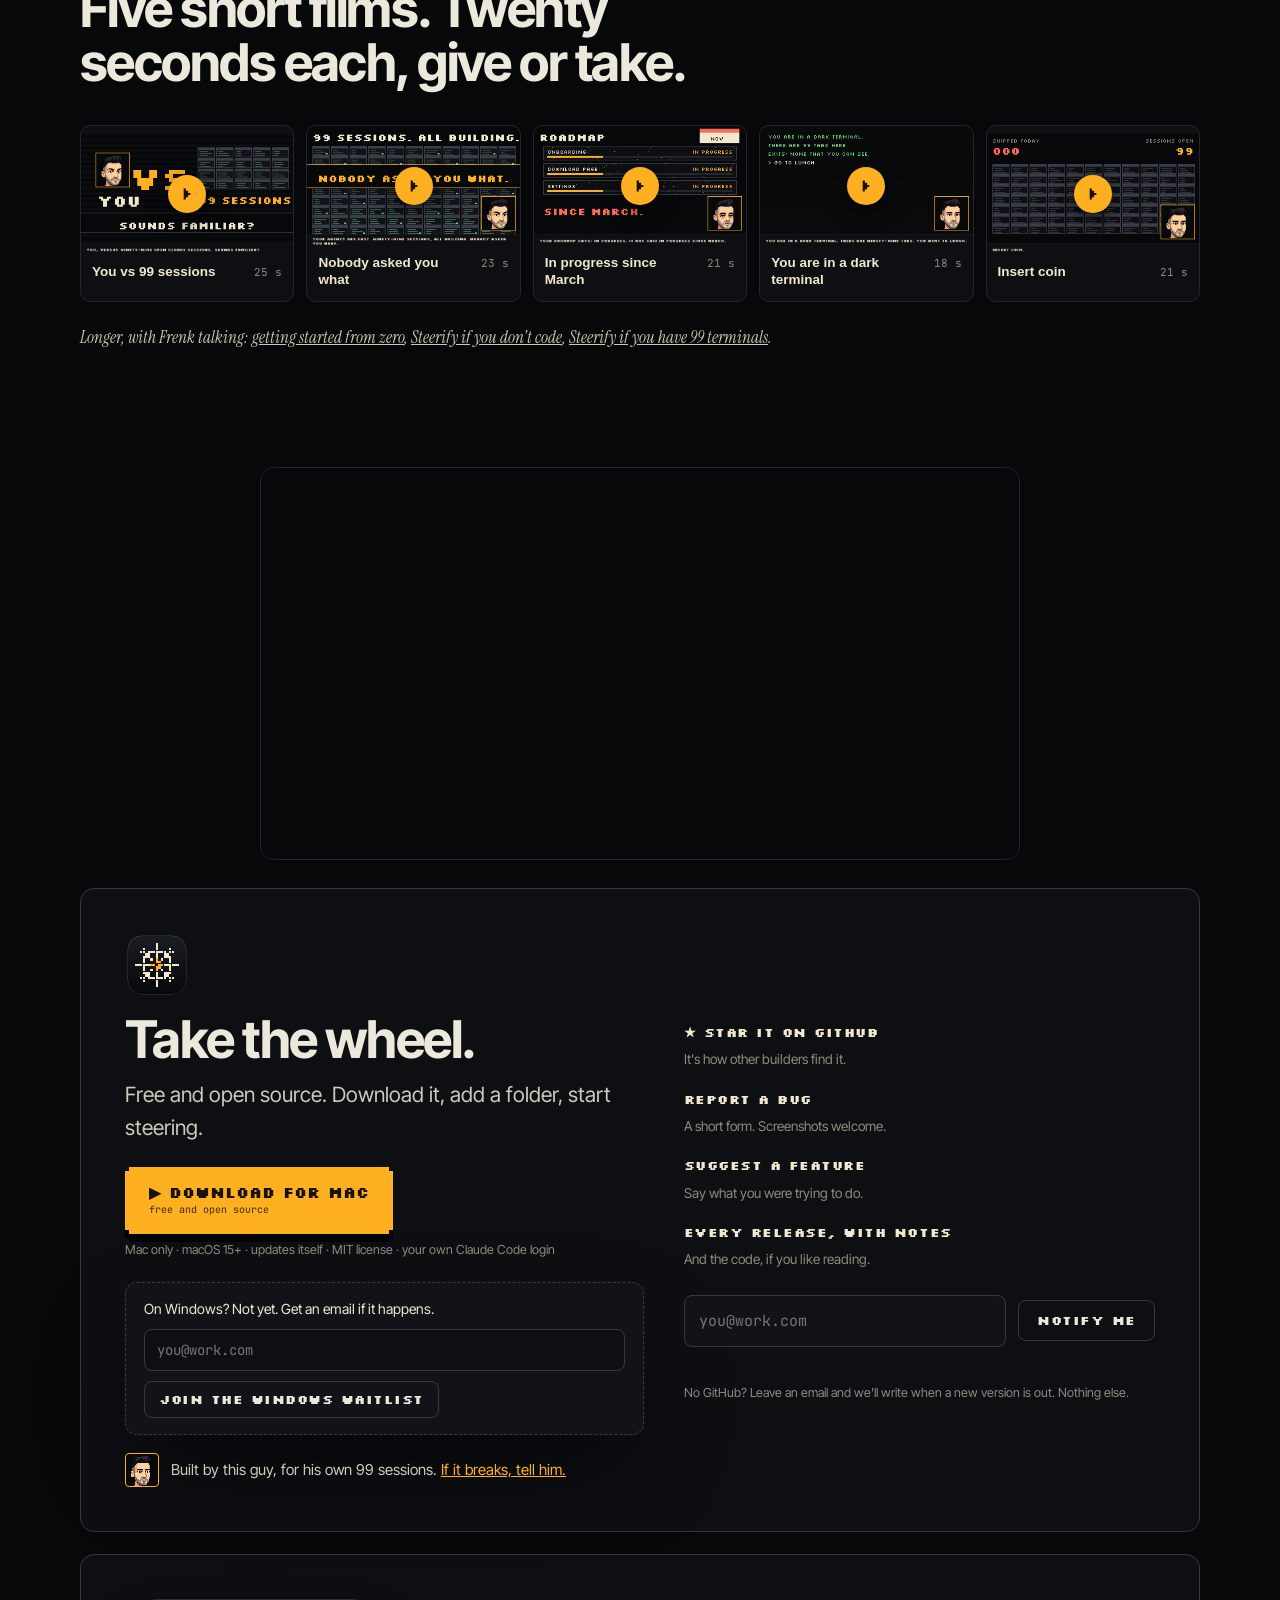
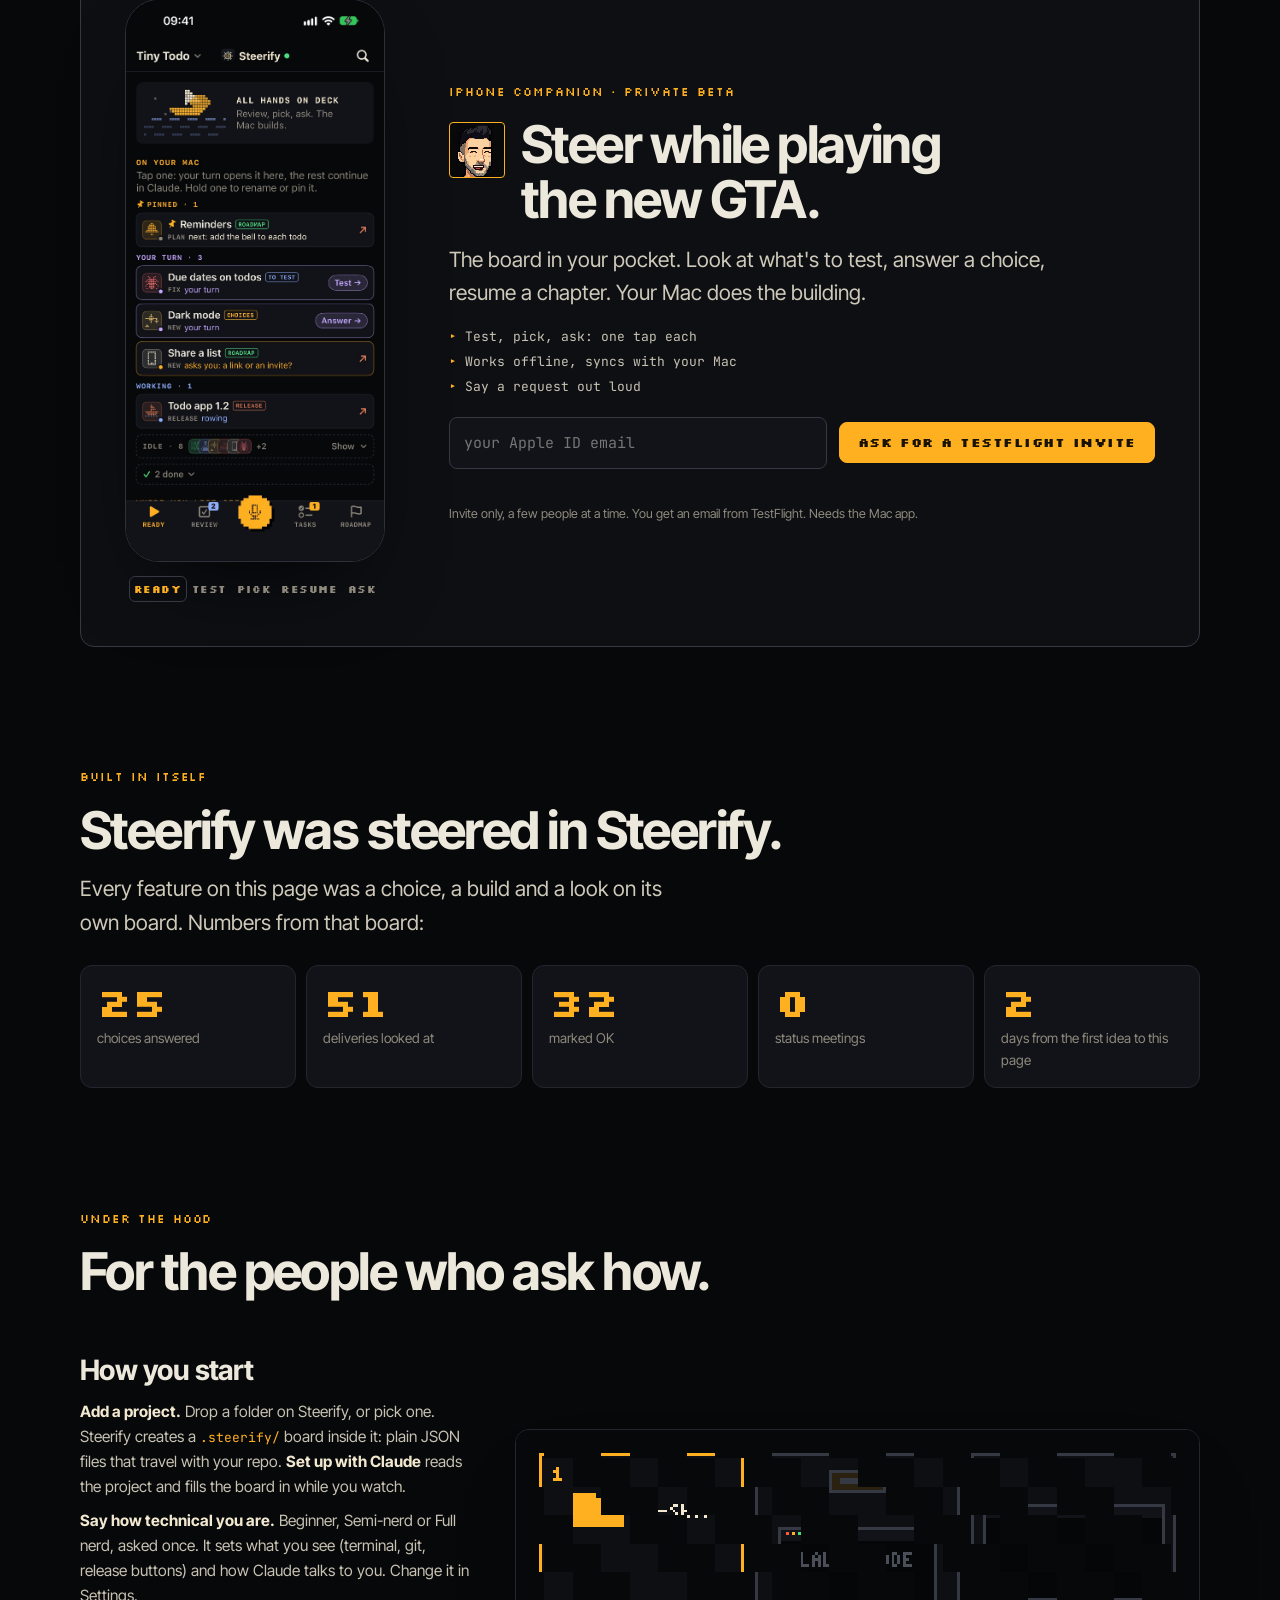
==== commit 5dc21e03: "Steerify 0.5.23 (sync 82adf8f)" ====
--- a/site/index.html
+++ b/site/index.html
@@ -41,6 +41,8 @@
 <script src="assets/github.js?v=2" defer></script>
 <script src="assets/harbour.js?v=2" defer></script>
 <link rel="stylesheet" href="assets/menu.css?v=1">
+<link rel="stylesheet" href="assets/levels.css?v=1">
+<script src="assets/levels.js?v=1" defer></script>
 <script src="assets/menu.js?v=2" defer></script>
 <script src="assets/iphone.js?v=1" defer></script>
 <script src="/assets/hit.js?v=1" defer></script>
@@ -141,6 +143,50 @@
     </div>
   </section>
 
+  <section id="anyone" style="padding-top:0">
+    <div class="wrap" data-levels>
+      <span class="eyebrow">For anyone who builds</span>
+      <h2 style="margin-top:14px">Code or no code. Anyone can steer.</h2>
+      <p class="lead" style="margin-top:14px">Tell Steerify how technical you are. Its screens and Claude's words change to fit you. The work behind them stays the same.</p>
+      <div class="lv">
+        <div class="lv-pick" role="group" aria-label="How technical are you?">
+          <button class="lv-who" data-lv="explorer" style="--c:#4ade80" aria-pressed="true"><canvas data-px="explorer" width="24" height="24" aria-hidden="true"></canvas><div><b>BEGINNER</b><span>I have an idea. Code is not my thing.</span></div></button>
+          <button class="lv-who" data-lv="tinkerer" style="--c:#c4a7ff" aria-pressed="false"><canvas data-px="tinkerer" width="24" height="24" aria-hidden="true"></canvas><div><b>SEMI-NERD</b><span>I use apps and spreadsheets. I can follow along.</span></div></button>
+          <button class="lv-who" data-lv="builder" style="--c:#d97757" aria-pressed="false"><canvas data-px="builder" width="24" height="24" aria-hidden="true"></canvas><div><b>FULL NERD</b><span>I read code, use git and ship myself.</span></div></button>
+          <p class="lv-note">Started from an AI Traction recipe? You start as a Beginner, and Claude follows the recipe's answers.</p>
+        </div>
+        <div>
+          <div class="lv-win" role="img" aria-label="The same bakery project shown at the chosen level: the words on the cards, the choice, the release button and the terminal change">
+            <div class="lv-bar"><i></i><i></i><i></i><span class="t">NONNA'S BAKERY</span><span class="sp"></span><span class="lv-pill"></span></div>
+            <div class="lv-fade">
+              <div class="lv-body">
+                <div class="lv-board">
+                  <div class="lv-tabs"></div>
+                  <div class="lv-card"><span class="k">READY TO LOOK AT</span><span class="msg" data-done></span></div>
+                  <div class="lv-card"><span class="k">A CHOICE FOR YOU</span><span class="msg" data-ask></span><div class="lv-opts"></div></div>
+                  <div class="lv-row"><span class="lv-go"></span><span class="lv-steps"></span></div>
+                </div>
+                <div class="lv-term"><div>
+                  <div class="c">● Building the menu page</div>
+                  <div class="m">$ git switch -c steer/menu</div>
+                  <div>  edit  app/menu/page.tsx</div>
+                  <div>  edit  lib/orders.ts</div>
+                  <div class="m">$ npm test</div>
+                  <div class="g">  ✓ 14 passed</div>
+                  <div class="m">$ git push -u origin steer/menu</div>
+                  <div class="c">● Delivered to To test</div>
+                </div></div>
+              </div>
+              <div class="lv-fold">▸ <b>Claude</b> is working · open the terminal</div>
+            </div>
+          </div>
+          <div class="lv-diff"><div><b>WORDS</b><span></span></div><div><b>YOU DECIDE</b><span></span></div><div><b>ON SCREEN</b><span></span></div></div>
+        </div>
+      </div>
+      <p class="aside" style="margin-top:18px">Same boat. Different oars.</p>
+    </div>
+  </section>
+
   <section id="how">
     <div class="wrap">
       <span class="eyebrow">How it works</span>
@@ -220,7 +266,7 @@
         <figure data-label="Request"><a href="assets/shots/demo/request-mark.png"><img src="assets/shots/demo/web/request-mark.jpg" width="1600" height="1043" alt="The New request sheet: a screenshot with a numbered dot and a marked area, the request text pointing at them, sorted as a refinement and filed under a chapter" loading="lazy"></a><figcaption><span><b>Request</b> · Mark the picture, say what's wrong. Steerify files it as a fix, a feature or a task.</span></figcaption></figure>
         <figure data-label="Search"><a href="assets/shots/demo/search.png"><img src="assets/shots/demo/web/search.jpg" width="1600" height="1043" alt="The search palette: results for "due" grouped by roadmap and choices" loading="lazy"></a><figcaption><span><b>Search</b> · One search across sessions, choices, roadmap and requests.</span></figcaption></figure>
         <figure data-label="Ship"><a href="assets/shots/demo/ship.png"><img src="assets/shots/demo/web/ship.jpg" width="1600" height="1043" alt="The Release tab after shipping: a pixel boat with a crate and fireworks, App v0.5.13 is out, v0.5.12 to v0.5.13" loading="lazy"></a><figcaption><span><b>Ship</b> · Release by product: the Mac app, the site, the iPhone. One button each; fireworks when it's out.</span></figcaption></figure>
-        <figure data-label="Your level"><a href="assets/shots/demo/level.png"><img src="assets/shots/demo/web/level.jpg" width="1600" height="1043" alt="How technical are you? Three pixel characters: Explorer, Tinkerer, Builder, each with what you'll see and how Steerify says it" loading="lazy"></a><figcaption><span><b>Your level</b> · Explorer, Tinkerer or Builder. Steerify and Claude talk to you the way you work.</span></figcaption></figure>
+        <figure data-label="Your level"><a href="assets/shots/demo/level.png"><img src="assets/shots/demo/web/level.jpg" width="1600" height="1043" alt="How technical are you? Three pixel characters: Beginner, Semi-nerd, Full nerd, each with what you'll see and how Steerify says it" loading="lazy"></a><figcaption><span><b>Your level</b> · Beginner, Semi-nerd or Full nerd. Steerify and Claude talk to you the way you work.</span></figcaption></figure>
         <figure data-label="Report a bug"><a href="assets/shots/demo/report-bug.png"><img src="assets/shots/demo/web/report-bug.jpg" width="1600" height="1043" alt="The Spotted a bug? sheet: Bug, Feature, Question, a pixel crab, the text fields and exactly what is sent with it" loading="lazy"></a><figcaption><span><b>Report a bug</b> · Bug, feature or question, from inside the app. You see what is sent, and it moves to fixed.</span></figcaption></figure>
       </div>
     </div>
@@ -340,7 +386,7 @@
           <div><h3>How you start</h3>
             <ul class="tech">
               <li><b>Add a project.</b> Drop a folder on Steerify, or pick one. Steerify creates a <code>.steerify/</code> board inside it: plain JSON files that travel with your repo. <b>Set up with Claude</b> reads the project and fills the board in while you watch.</li>
-              <li><b>Say how technical you are.</b> Explorer, Tinkerer or Builder, asked once. It sets what you see (terminal, git, release buttons) and how Claude talks to you. Change it in Settings.</li>
+              <li><b>Say how technical you are.</b> Beginner, Semi-nerd or Full nerd, asked once. It sets what you see (terminal, git, release buttons) and how Claude talks to you. Change it in Settings.</li>
               <li><b>The skill installs itself.</b> <code>~/.claude/skills/steerify</code> teaches every Claude Code session the same loop.</li>
               <li><b>Start an item.</b> It opens <code>claude '/steerify build &lt;item&gt;'</code> in the right repo, in a real terminal.</li>
             </ul>
--- a/site/assets/levels.css
+++ b/site/assets/levels.css
@@ -0,0 +1,61 @@
+/* "Anyone can steer": the same project at three levels (Beginner · Semi-nerd · Full nerd), drawn as a pixel app window. */
+.lv { display: grid; grid-template-columns: minmax(0, .75fr) minmax(0, 1.45fr); gap: 40px; align-items: start; margin-top: 44px }
+.lv > * { min-width: 0 }
+.lv-pick { display: grid; gap: 10px }
+.lv-who { display: grid; grid-template-columns: 64px 1fr; gap: 14px; align-items: center; text-align: left; padding: 12px 14px; border-radius: 12px;
+  background: var(--panel); border: 1px solid var(--line); color: var(--ink); font: inherit; cursor: pointer; transition: border-color .2s, background .2s }
+.lv-who:hover { border-color: var(--line2) }
+.lv-who canvas { width: 64px; height: 64px; image-rendering: pixelated }
+.lv-who b { display: block; font: 700 14px/1.2 var(--f-pix); letter-spacing: .06em; color: var(--cream) }
+.lv-who span { display: block; font-size: 14.5px; color: var(--mute); margin-top: 3px; line-height: 1.35 }
+.lv-who[aria-pressed="true"] { background: var(--panel2); border: 2px solid var(--c); padding: 11px 13px }
+.lv-who[aria-pressed="true"] b { color: var(--c) }
+.lv-note { margin-top: 6px; font-size: 14px; color: var(--mute) }
+
+/* the pixel window */
+.lv-win { border: 2px solid #2c3038; border-radius: 10px; background: var(--panel); overflow: hidden; box-shadow: 0 40px 90px -40px #000;
+  font-family: var(--f-pix); font-size: 12px; letter-spacing: .02em }
+.lv-bar { display: flex; align-items: center; gap: 8px; padding: 9px 12px; border-bottom: 2px solid var(--line); background: var(--bg) }
+.lv-bar i { width: 9px; height: 9px; background: var(--line2) } .lv-bar i:first-child { background: #f87171 }
+.lv-bar .t { margin-left: 8px; color: var(--cream) } .lv-bar .sp { flex: 1 }
+.lv-pill { padding: 3px 7px; border: 2px solid var(--line2); color: var(--mute); font-size: 11px; white-space: nowrap }
+.lv-body { display: grid; grid-template-columns: 1fr var(--term, 0px); min-height: 380px; transition: grid-template-columns .45s ease }
+.lv-board { padding: 14px; display: grid; gap: 10px; align-content: start; min-width: 0 }
+.lv-tabs { display: flex; gap: 12px; color: var(--mute); font-size: 11px; border-bottom: 2px solid var(--line); padding-bottom: 8px; flex-wrap: wrap }
+.lv-tabs .on { color: var(--amber) }
+.lv-card { border: 2px solid var(--line); background: var(--panel2); padding: 10px 12px; display: grid; gap: 7px }
+.lv-card .k { font-size: 10px; color: var(--mute) }
+.lv-card .msg { font: 15px/1.4 var(--f-sans); letter-spacing: 0; color: var(--ink) }
+.lv-opts { display: flex; gap: 8px; flex-wrap: wrap }
+.lv-opts span { border: 2px solid var(--line2); padding: 5px 8px; font: 13px/1.2 var(--f-sans); letter-spacing: 0; color: var(--ink) }
+.lv-opts span.rec { border-color: var(--c) }
+.lv-row { display: flex; align-items: center; gap: 10px; flex-wrap: wrap }
+.lv-go { background: var(--c); color: #1a1200; padding: 7px 12px; font-weight: 700; white-space: nowrap }
+.lv-steps { color: var(--mute); font-size: 11px }
+.lv-term { background: #0c0c0c; border-left: 2px solid var(--line); overflow: hidden; font: 11.5px/1.6 var(--f-mono); color: #cfcfcf; min-width: 0 }
+.lv-term > div { padding: 12px; white-space: nowrap }
+.lv-term .c { color: #d97757 } .lv-term .g { color: var(--green) } .lv-term .m { color: var(--mute) }
+.lv-fold { display: none; padding: 8px 12px; border-top: 2px solid var(--line); background: #0c0c0c; color: var(--mute); font-size: 11px }
+.lv-fold b { color: #d97757; font-weight: 400 }
+.lv-fade { transition: opacity .25s } .lv-fade.out { opacity: 0 }
+.lv-diff { display: grid; grid-template-columns: repeat(3, 1fr); gap: 10px; margin-top: 12px }
+.lv-diff div { border: 1px solid var(--line); border-radius: 10px; padding: 10px 12px; background: var(--panel) }
+.lv-diff b { display: block; font: 700 10px var(--f-pix); letter-spacing: .08em; color: var(--mute) }
+.lv-diff span { font-size: 14.5px; color: var(--ink) }
+
+@media (max-width: 900px) {
+  .lv { grid-template-columns: 1fr }
+  .lv-pick { grid-template-columns: repeat(3, 1fr) }
+  .lv-who { grid-template-columns: 1fr; justify-items: center; text-align: center }
+  .lv-who span { display: none }
+  .lv-note { grid-column: 1 / -1 }
+}
+@media (max-width: 640px) {
+  .lv-body { grid-template-columns: 1fr !important }
+  .lv-term { display: none }
+  .lv-diff { grid-template-columns: 1fr }
+  .lv-pill { display: none }
+  .lv-who { padding: 10px 6px } .lv-who canvas { width: 48px; height: 48px }
+  .lv-who b { font-size: 11px; letter-spacing: .02em }
+}
+@media (prefers-reduced-motion: reduce) { .lv-body, .lv-fade { transition: none } }
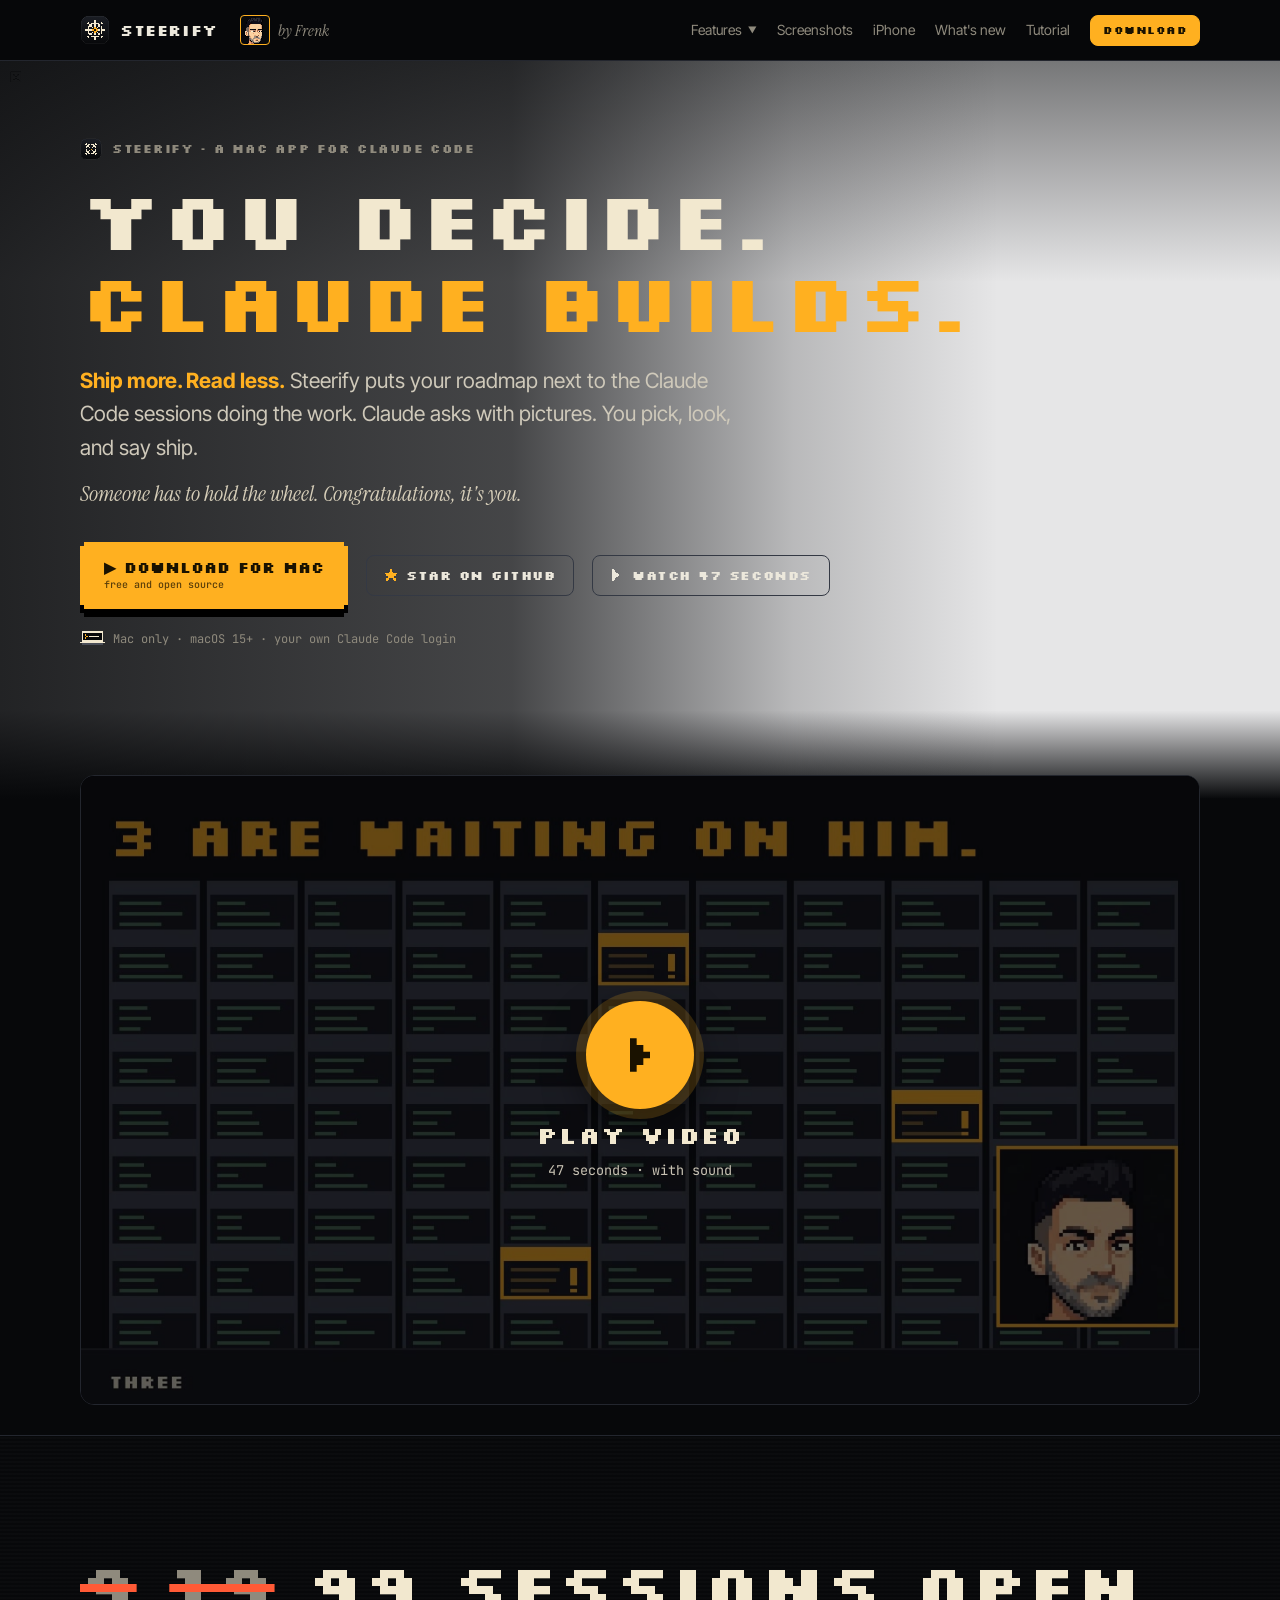
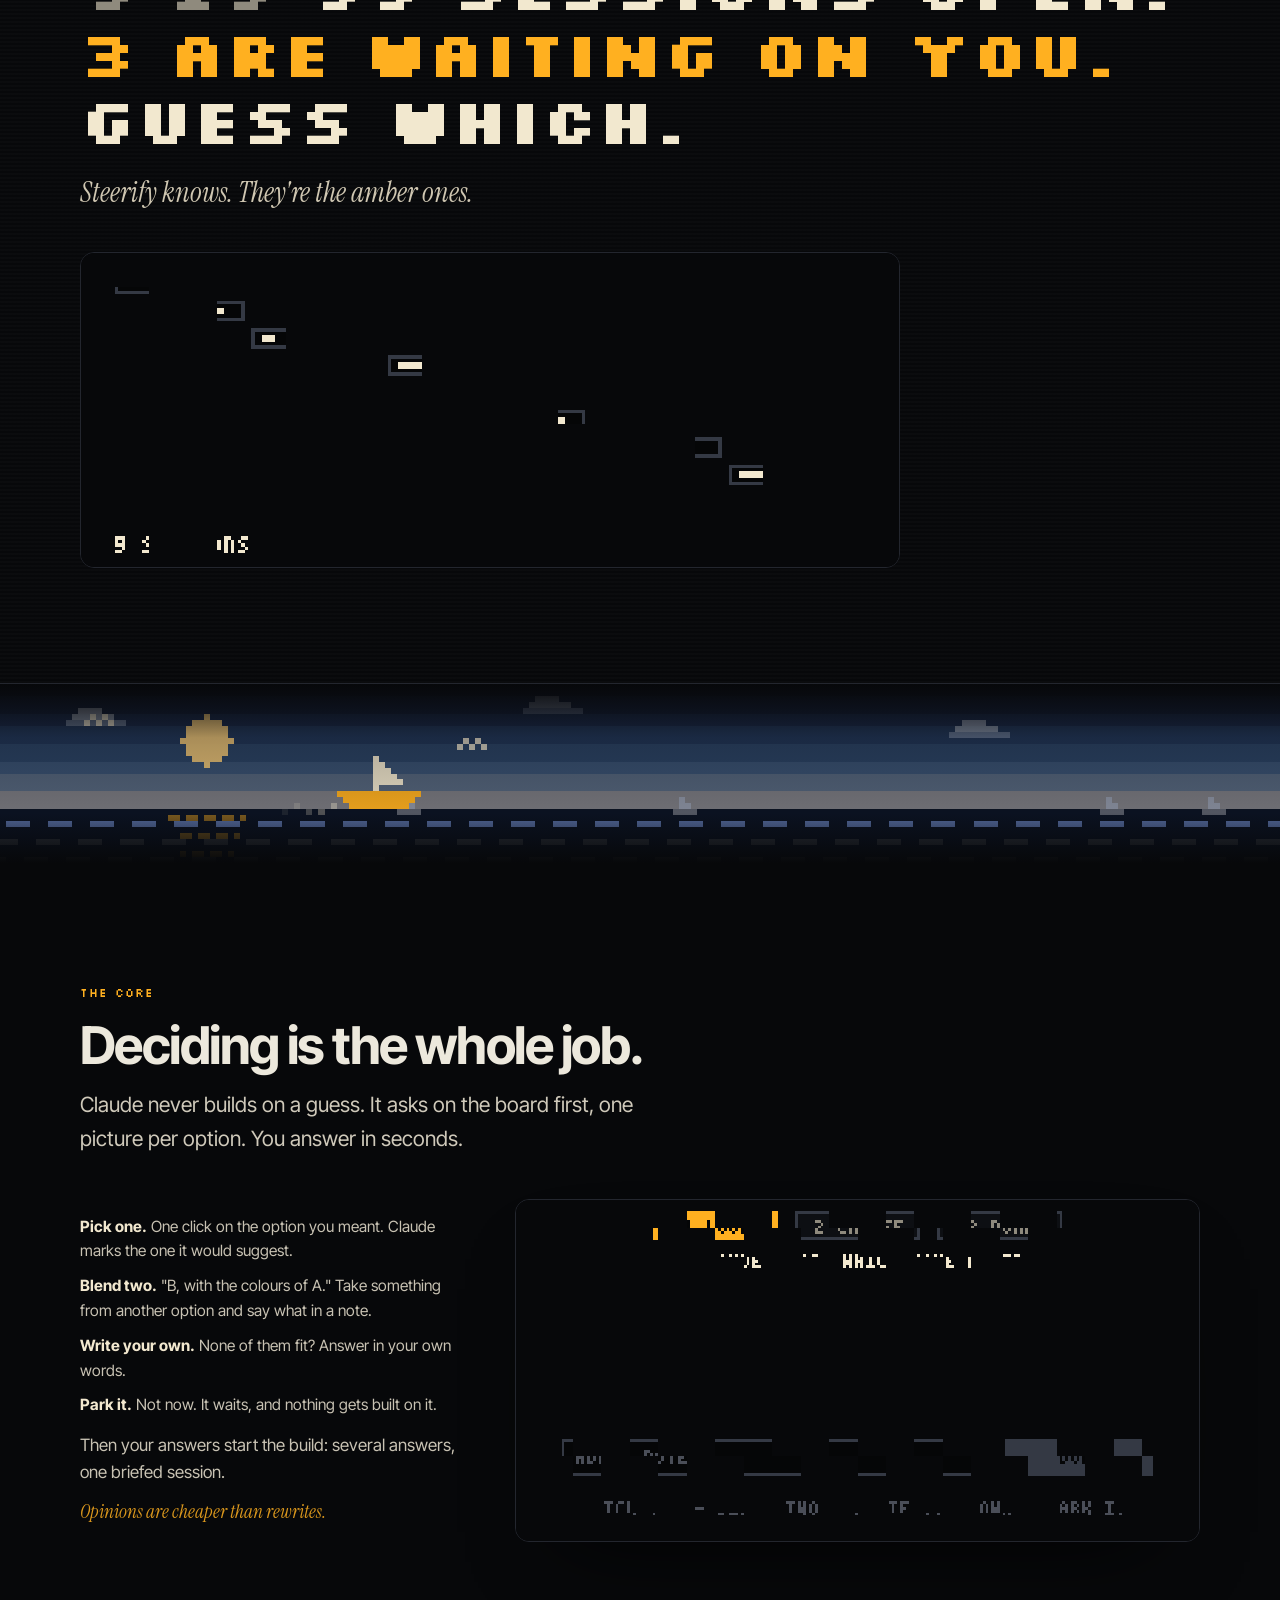
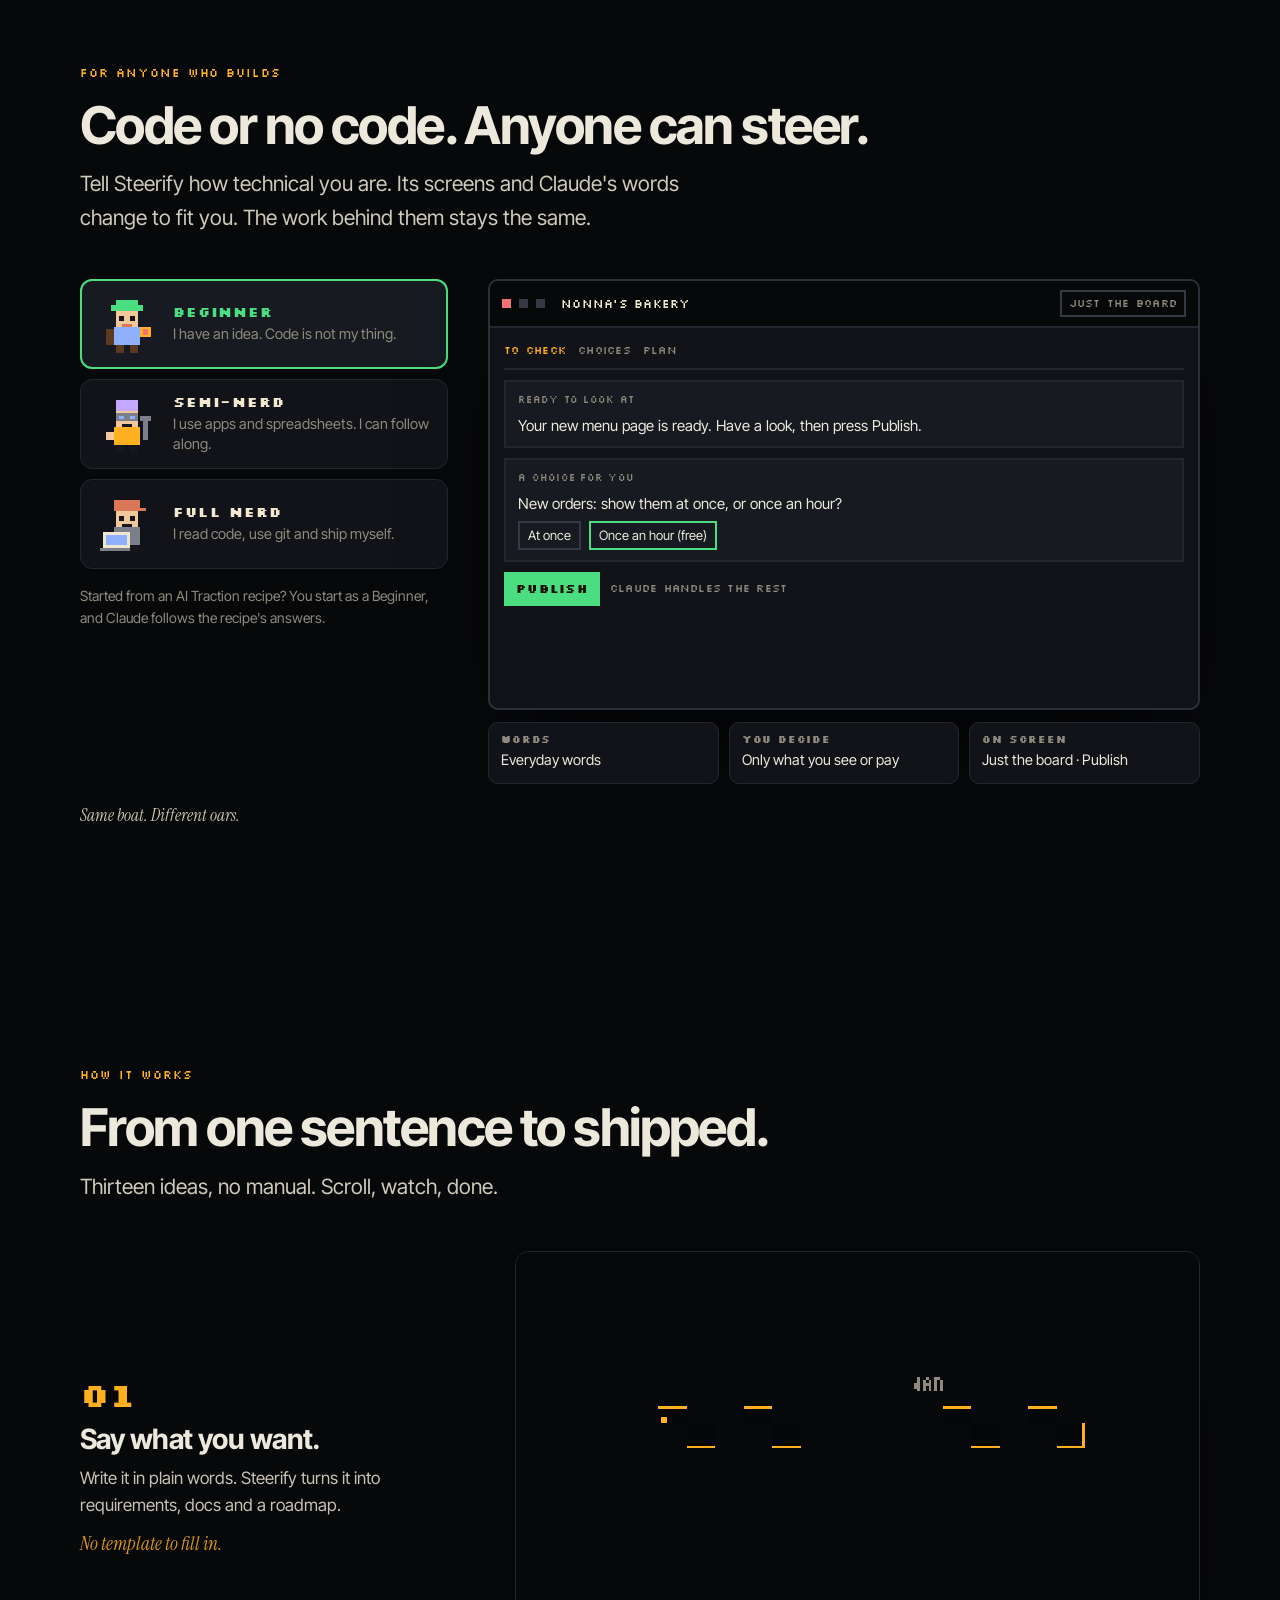
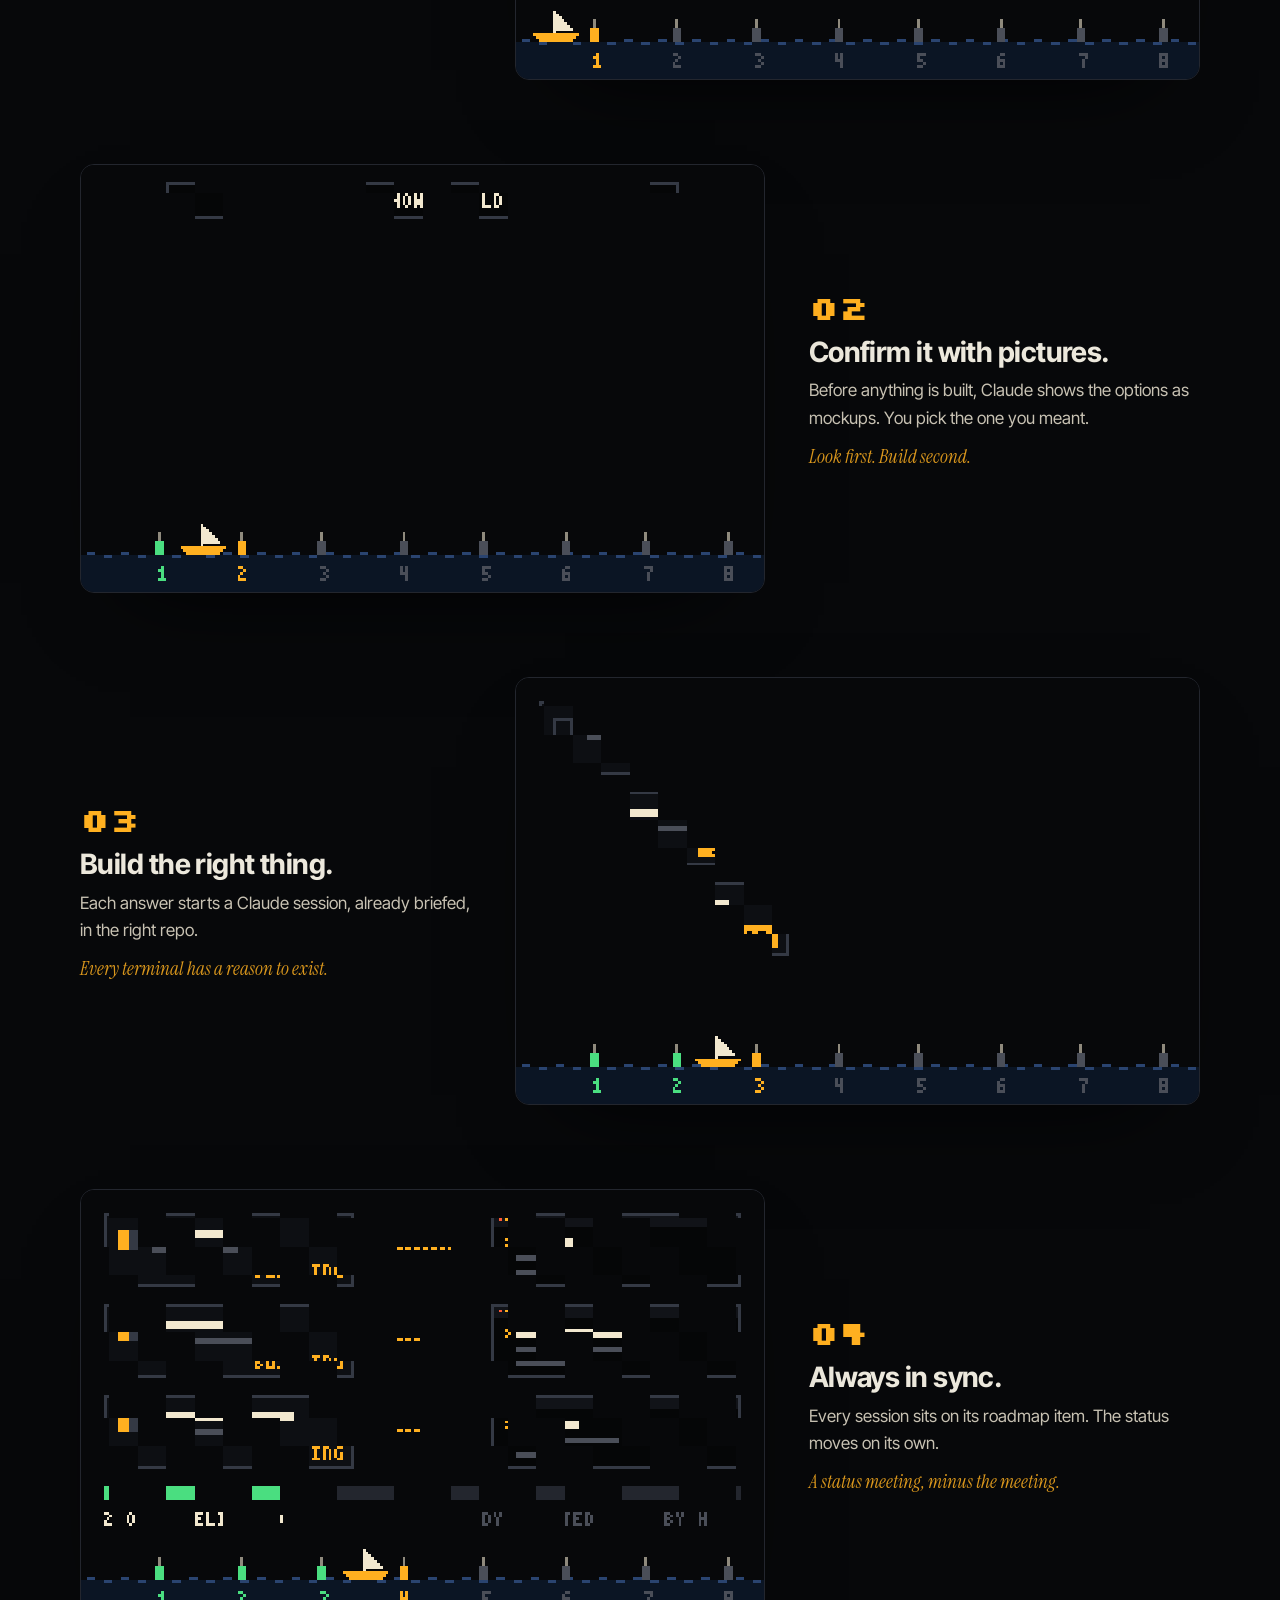
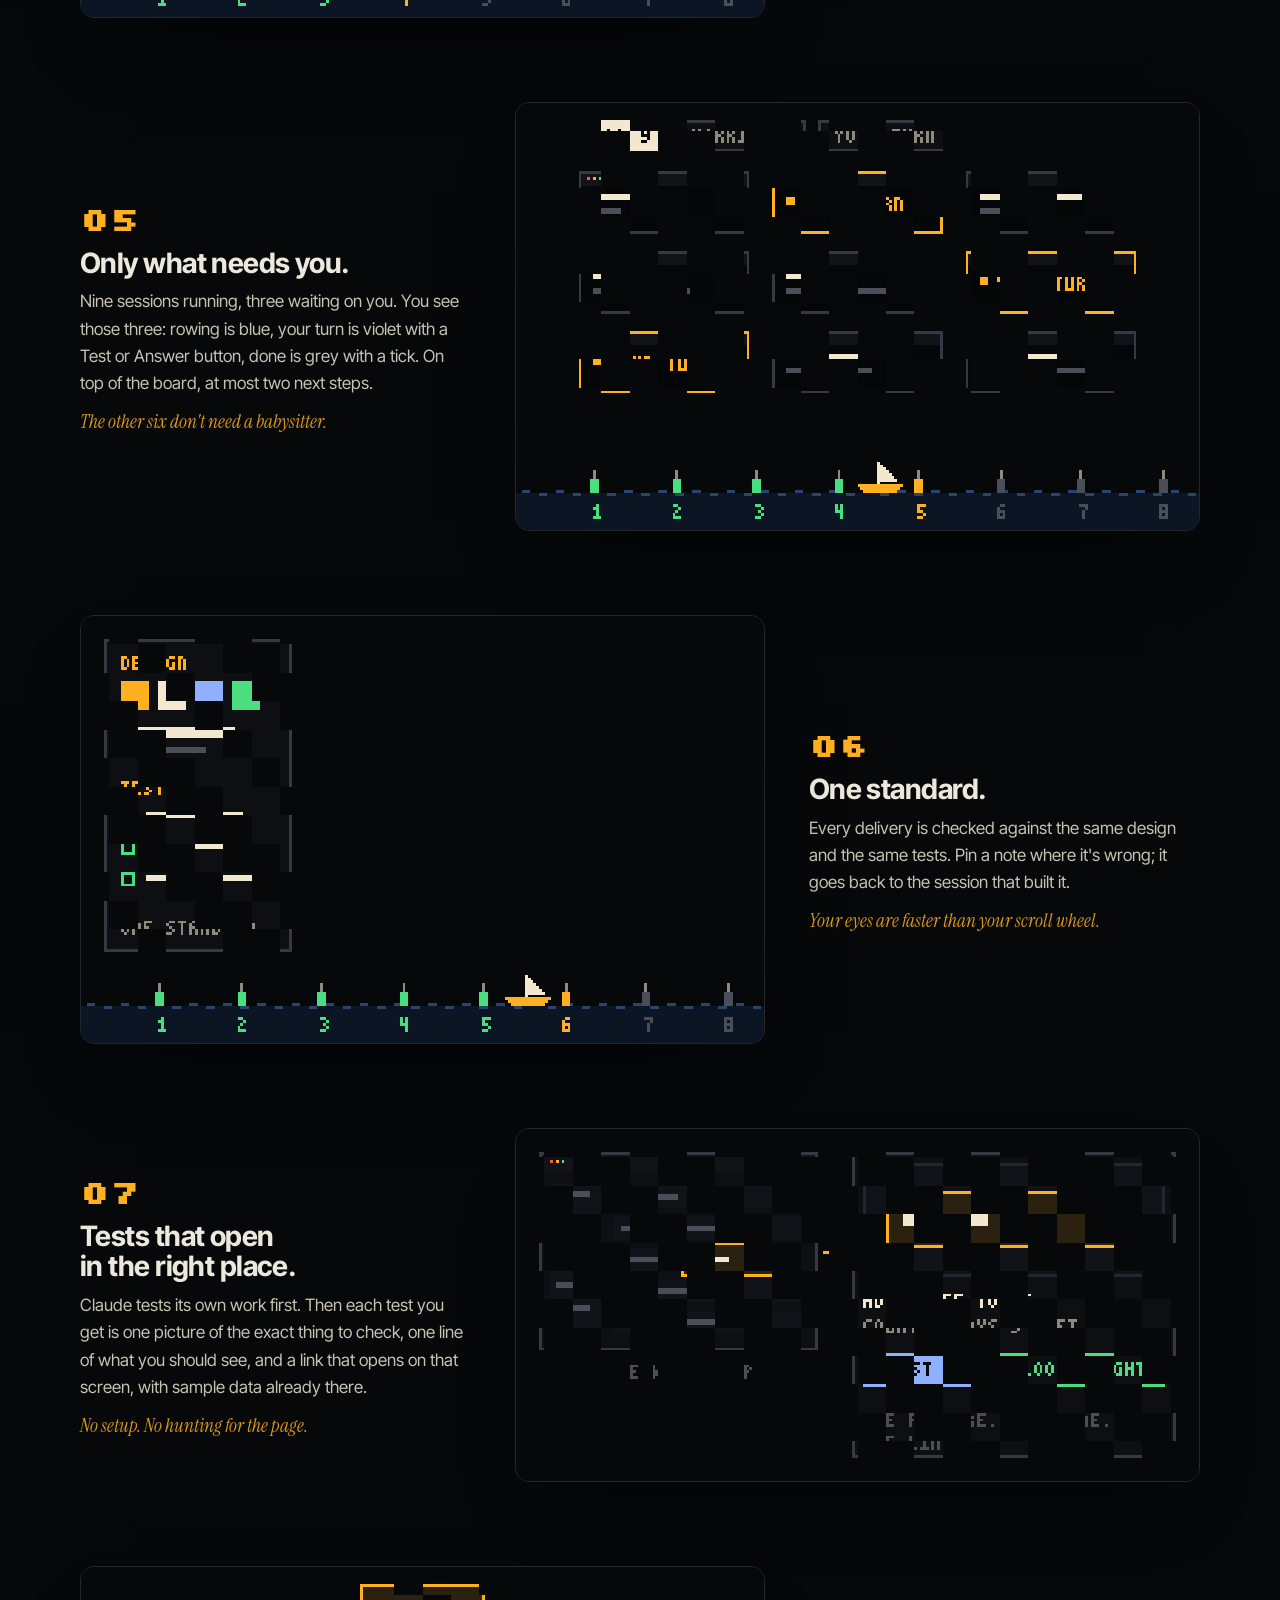
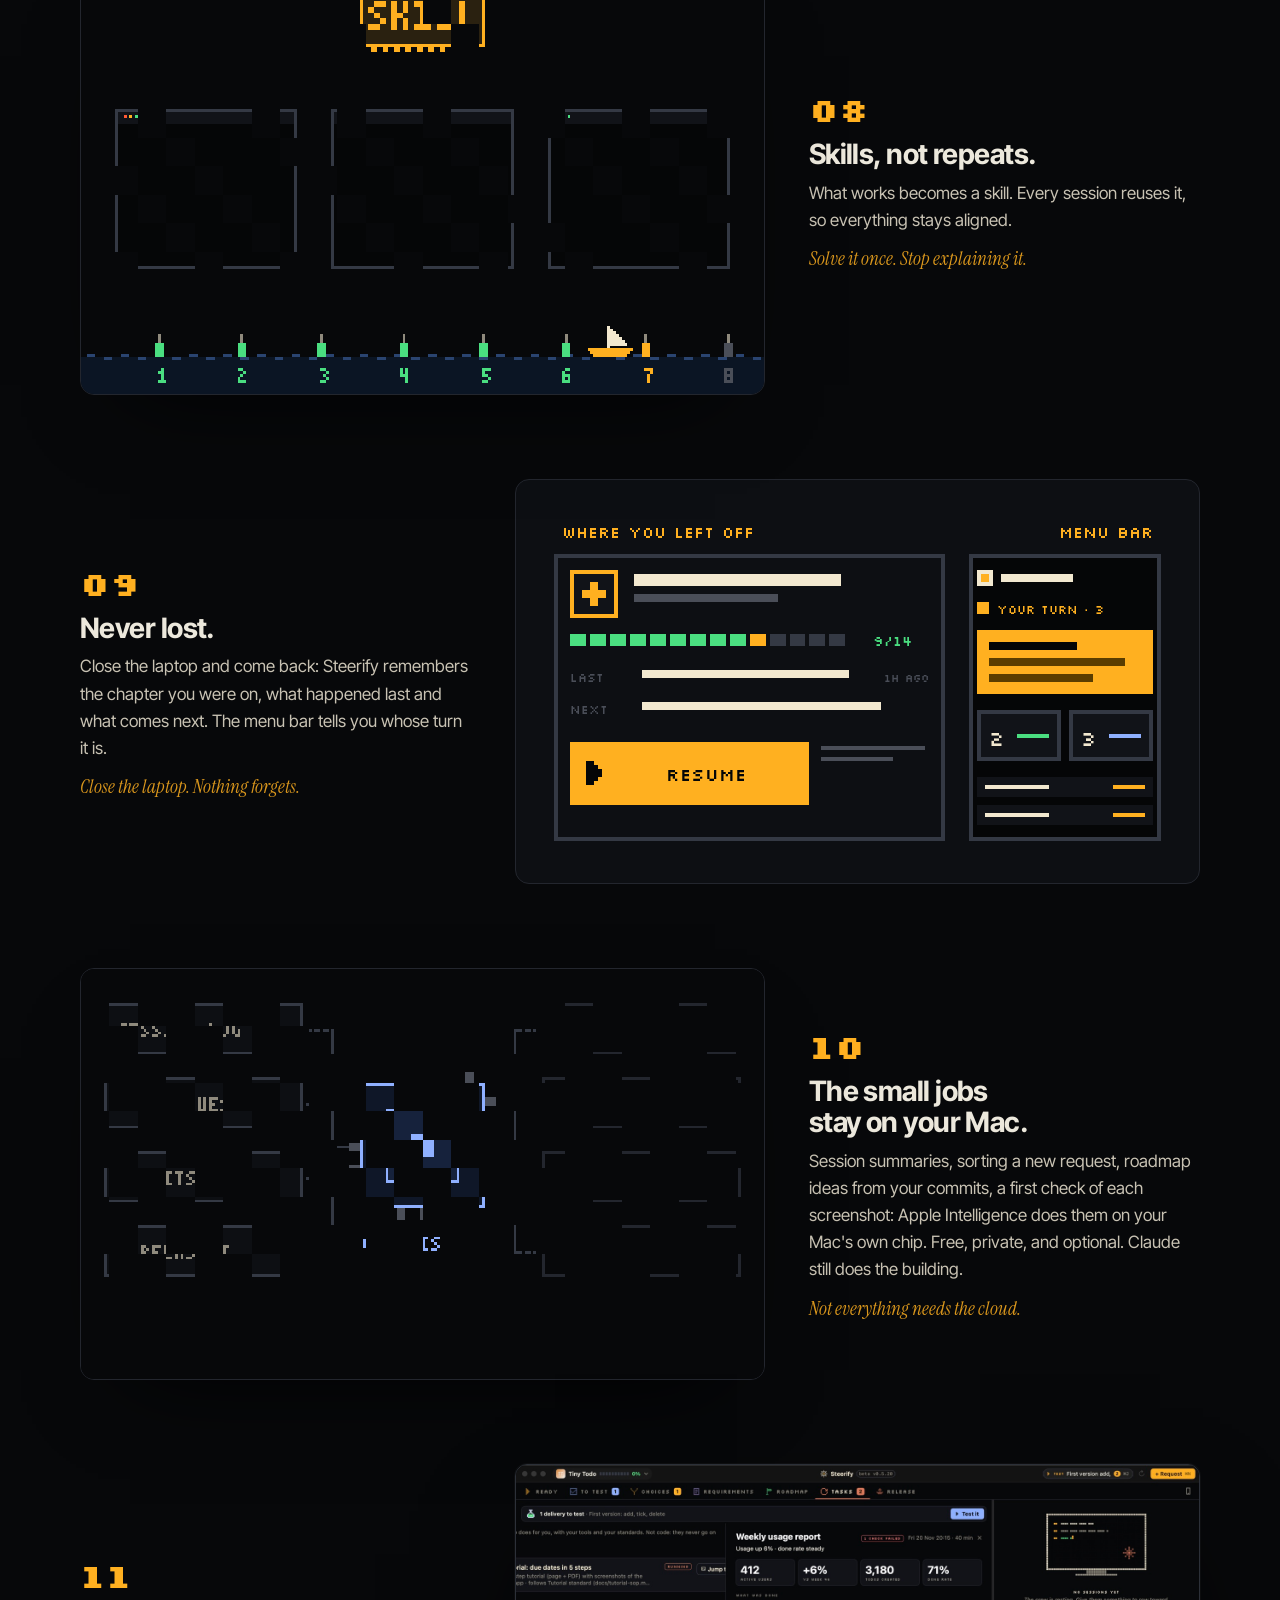
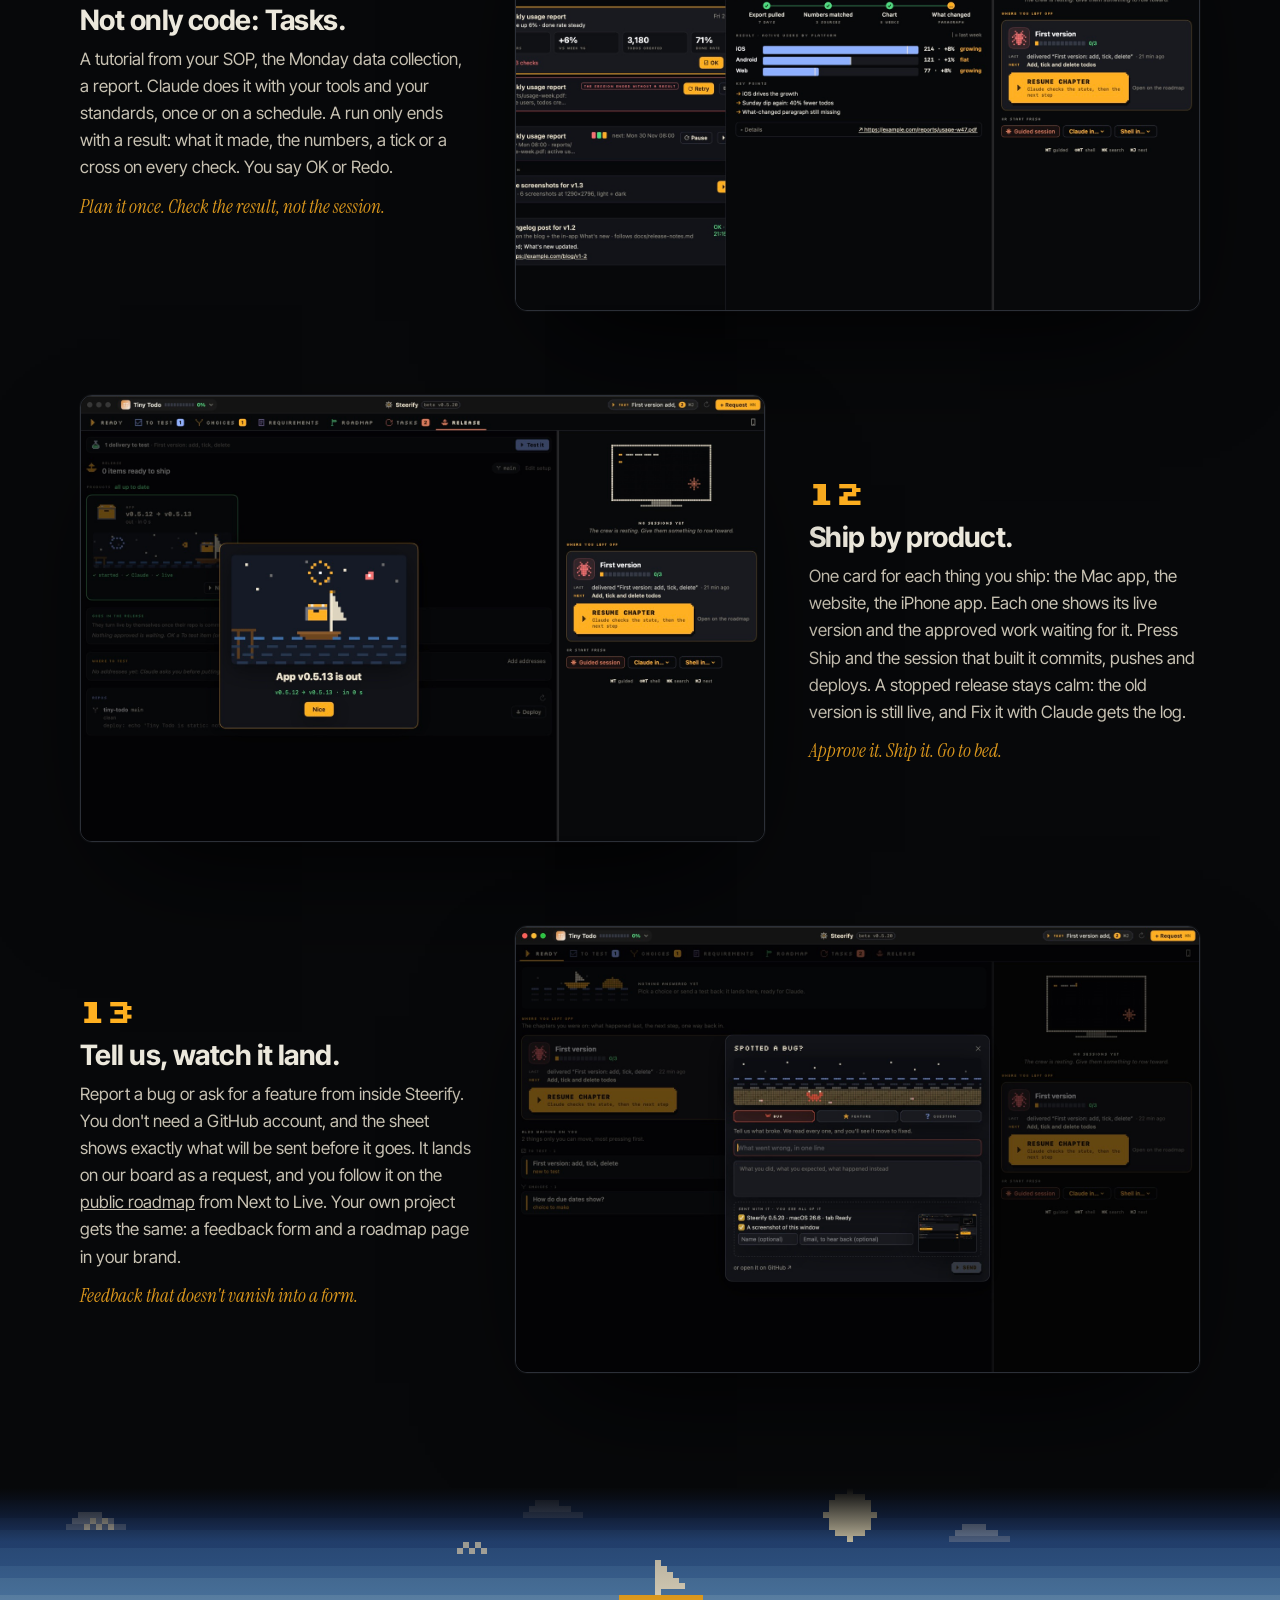
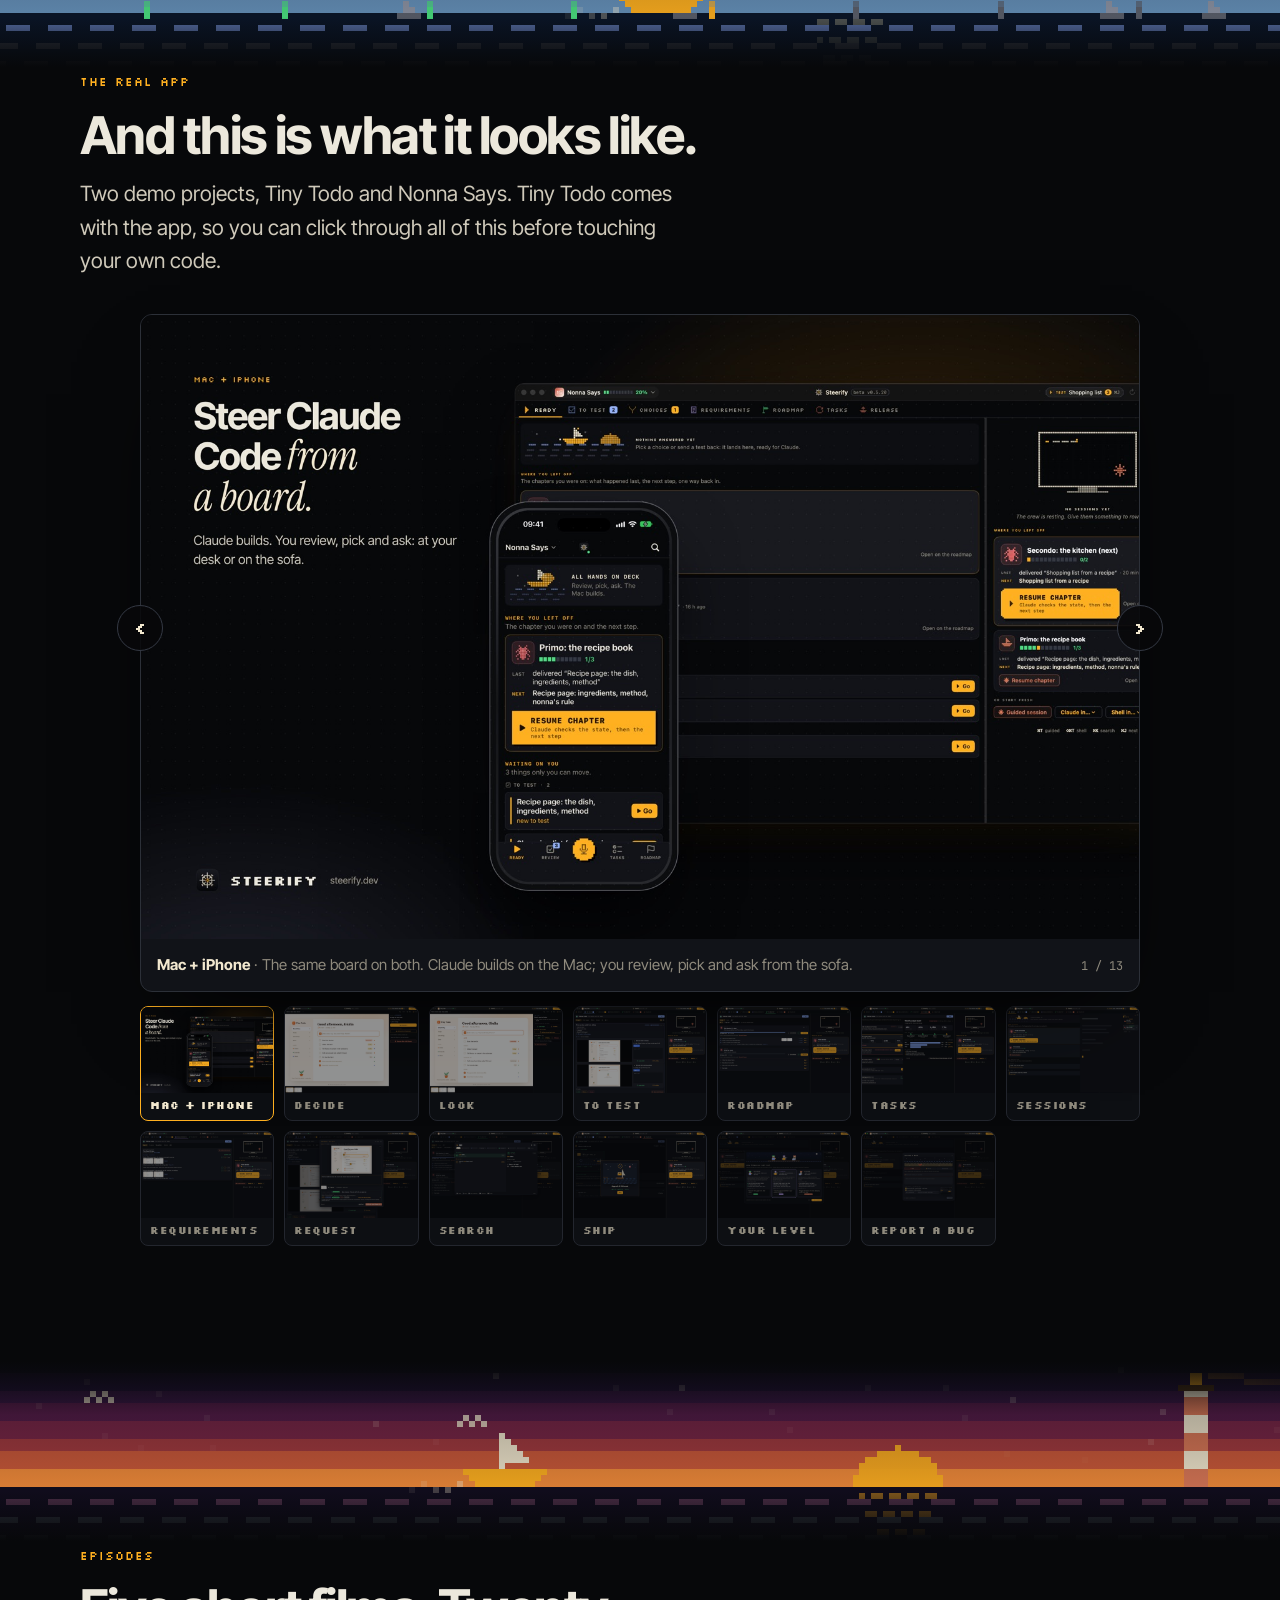
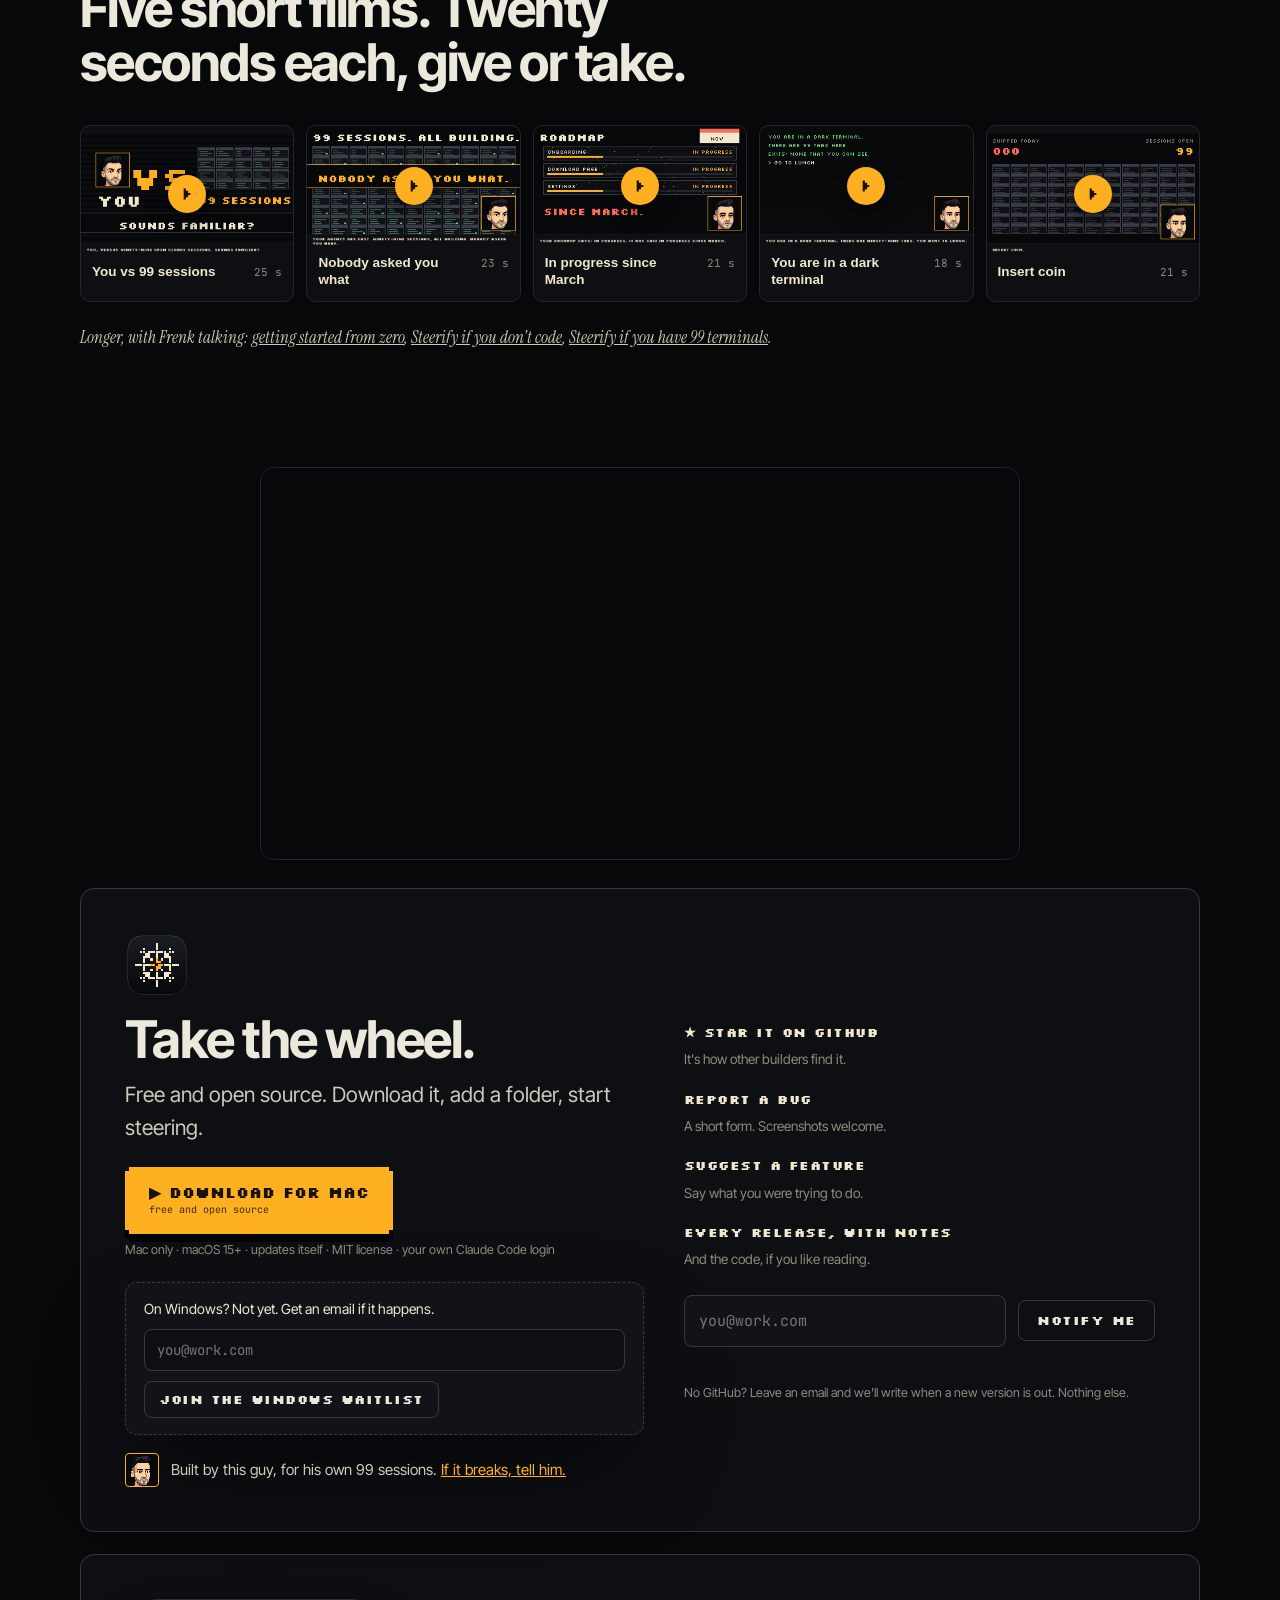
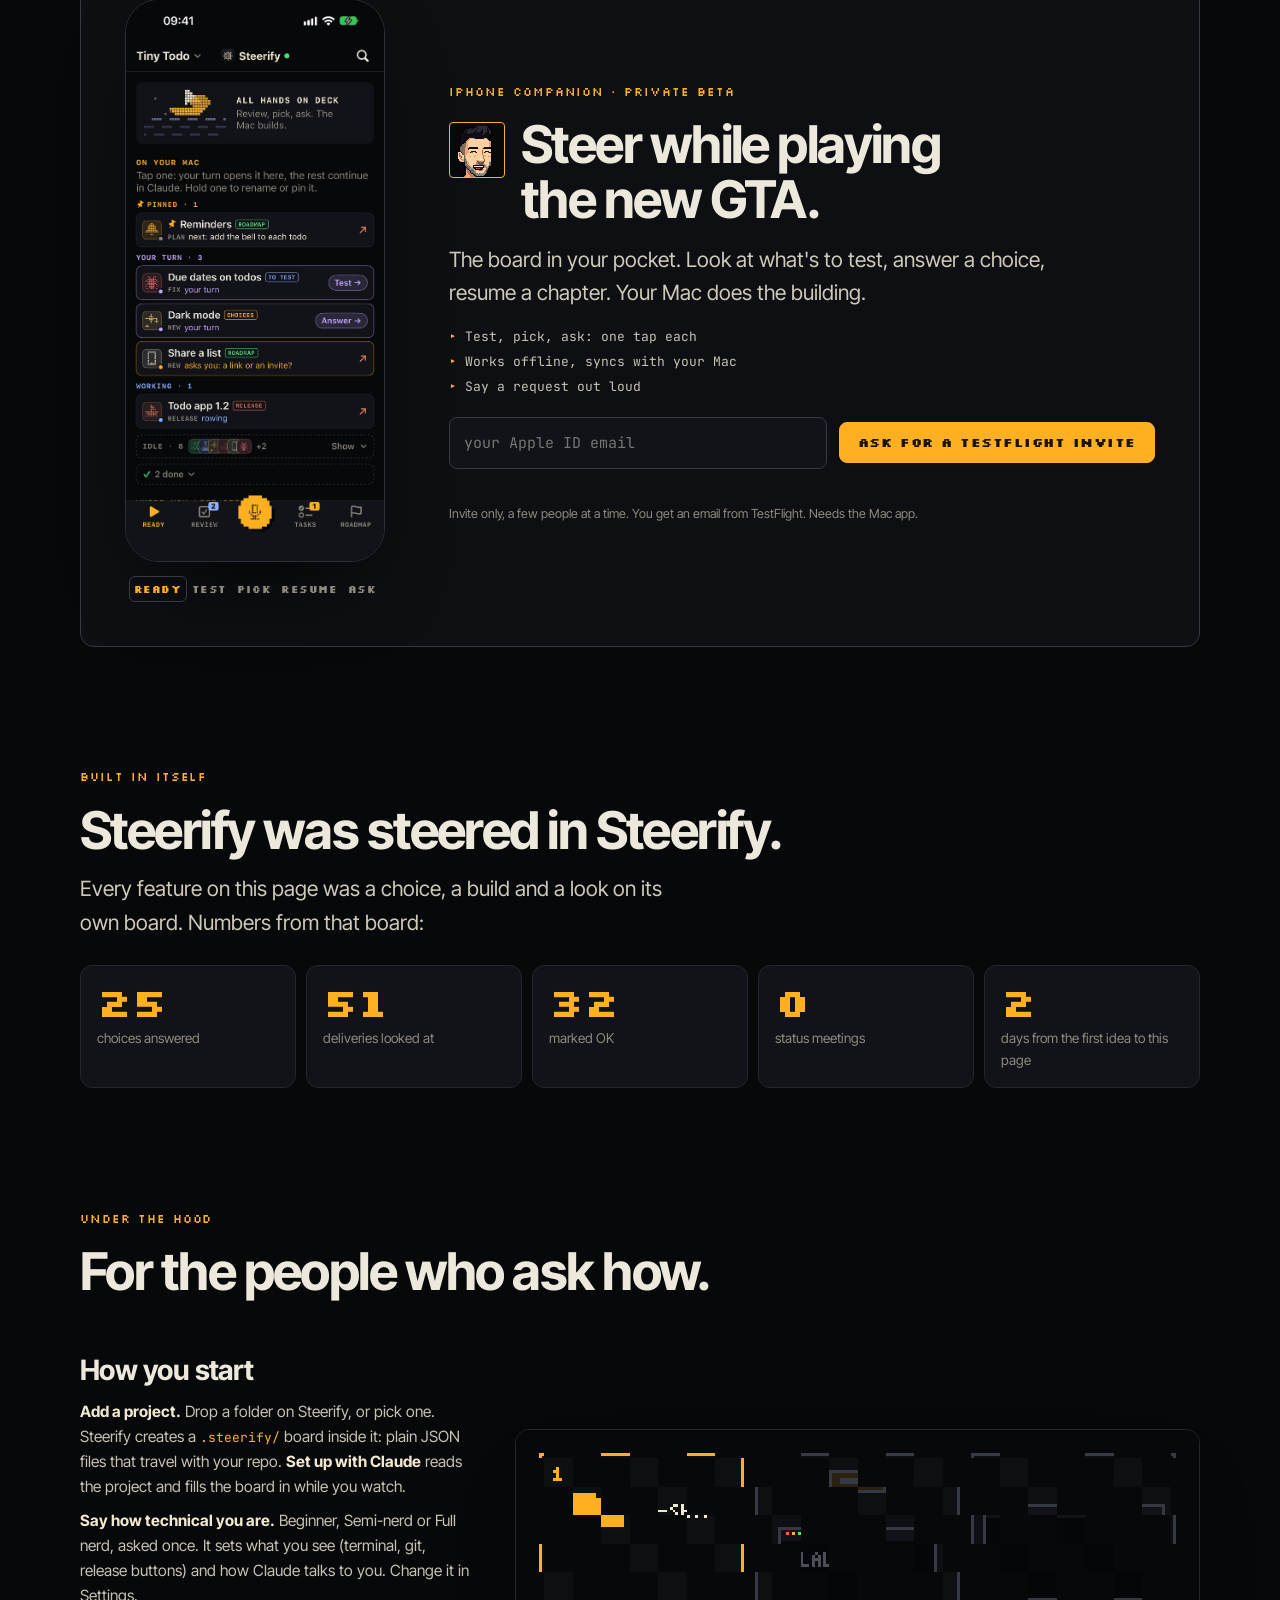
==== commit f81cb6ac: "Steerify 0.5.24 (sync 8a92654)" ====
--- a/site/index.html
+++ b/site/index.html
@@ -45,7 +45,7 @@
 <script src="assets/levels.js?v=1" defer></script>
 <script src="assets/menu.js?v=2" defer></script>
 <script src="assets/iphone.js?v=1" defer></script>
-<script src="/assets/hit.js?v=1" defer></script>
+<script src="/assets/hit.js?v=2" defer></script>
 </head>
 <body>
 
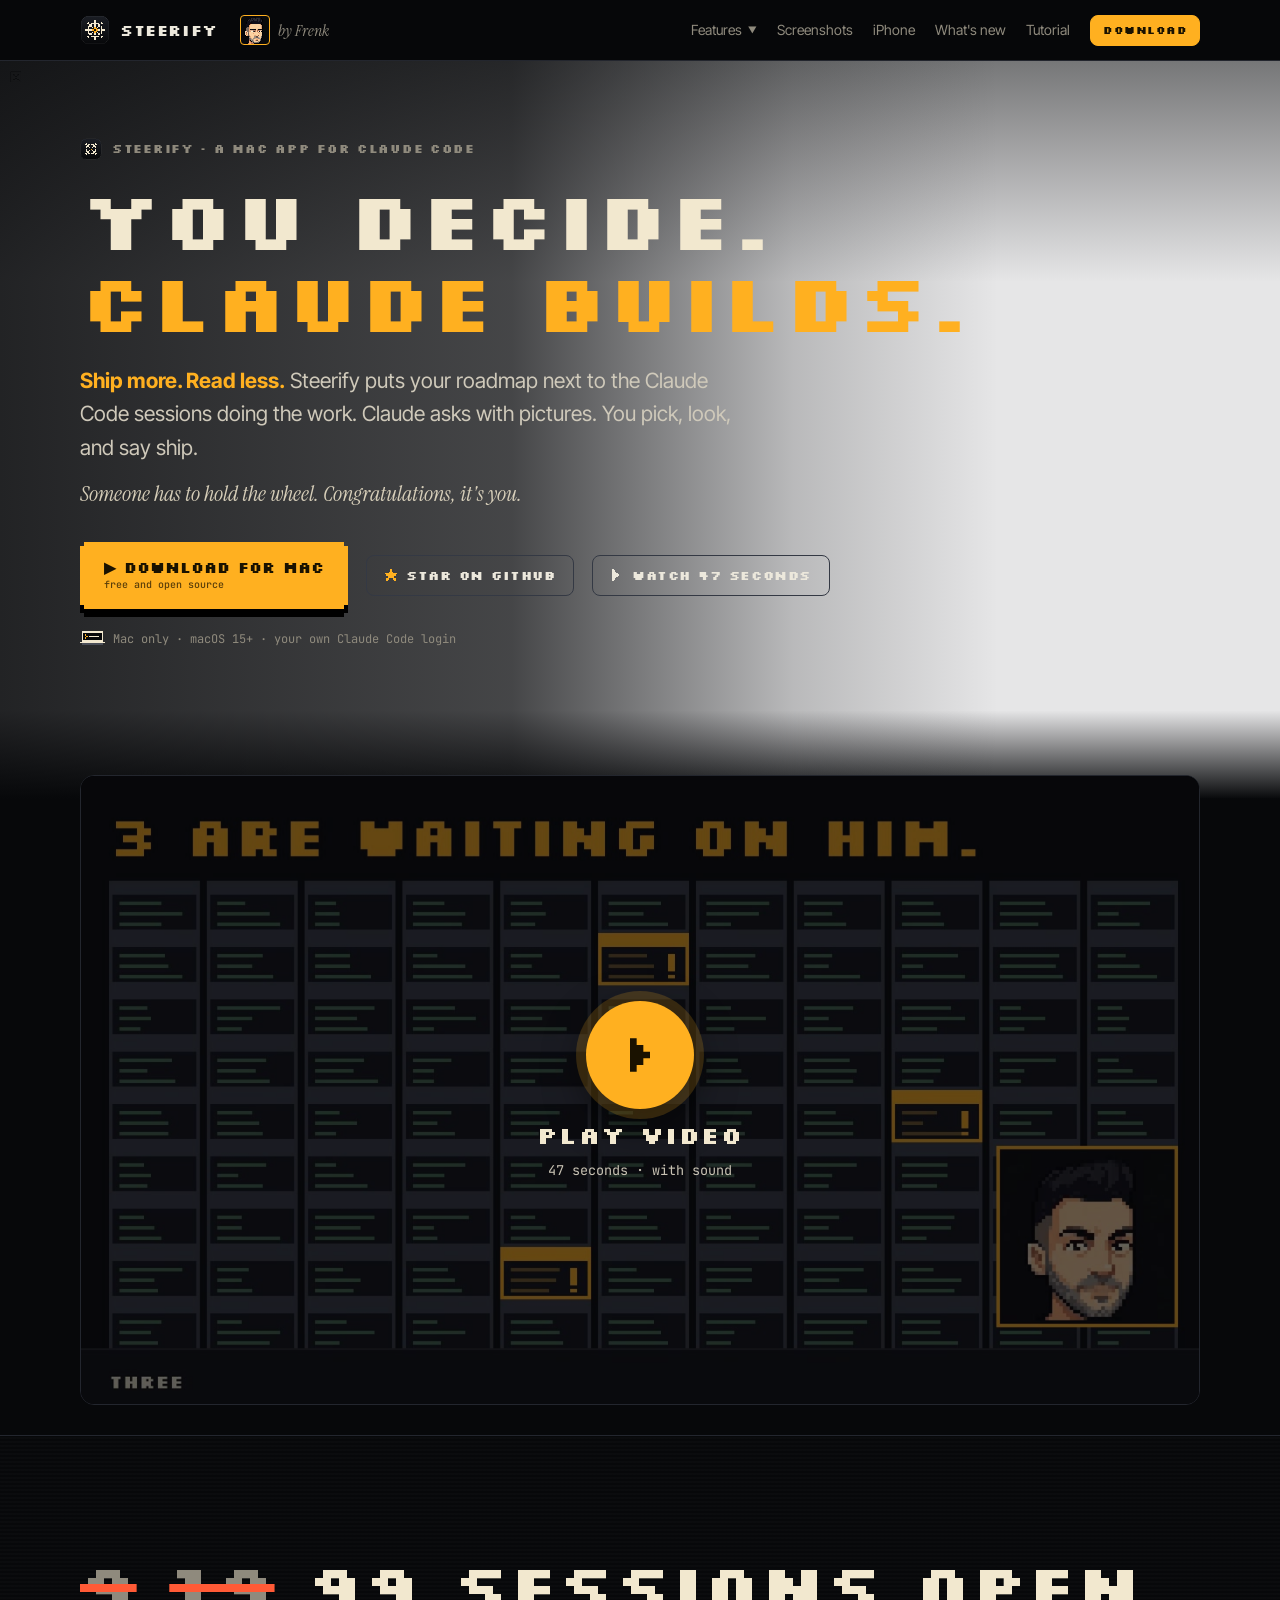
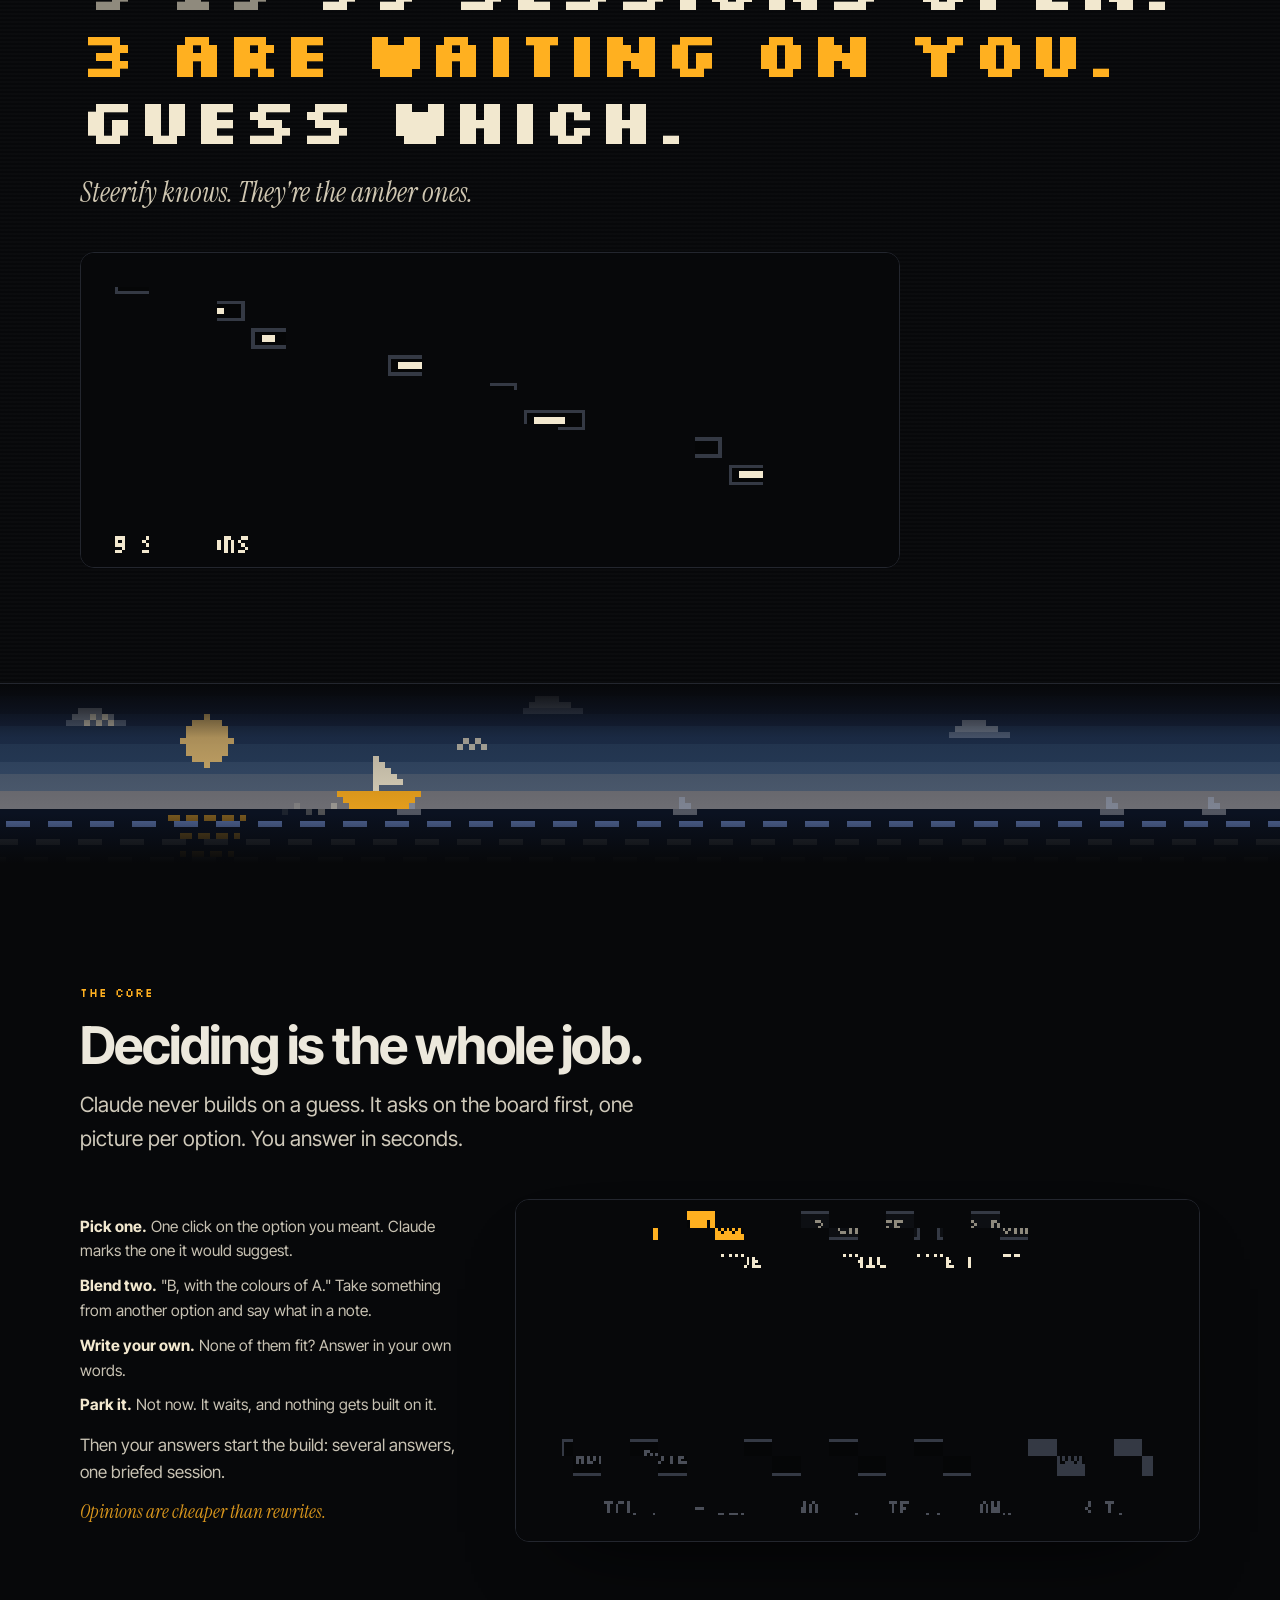
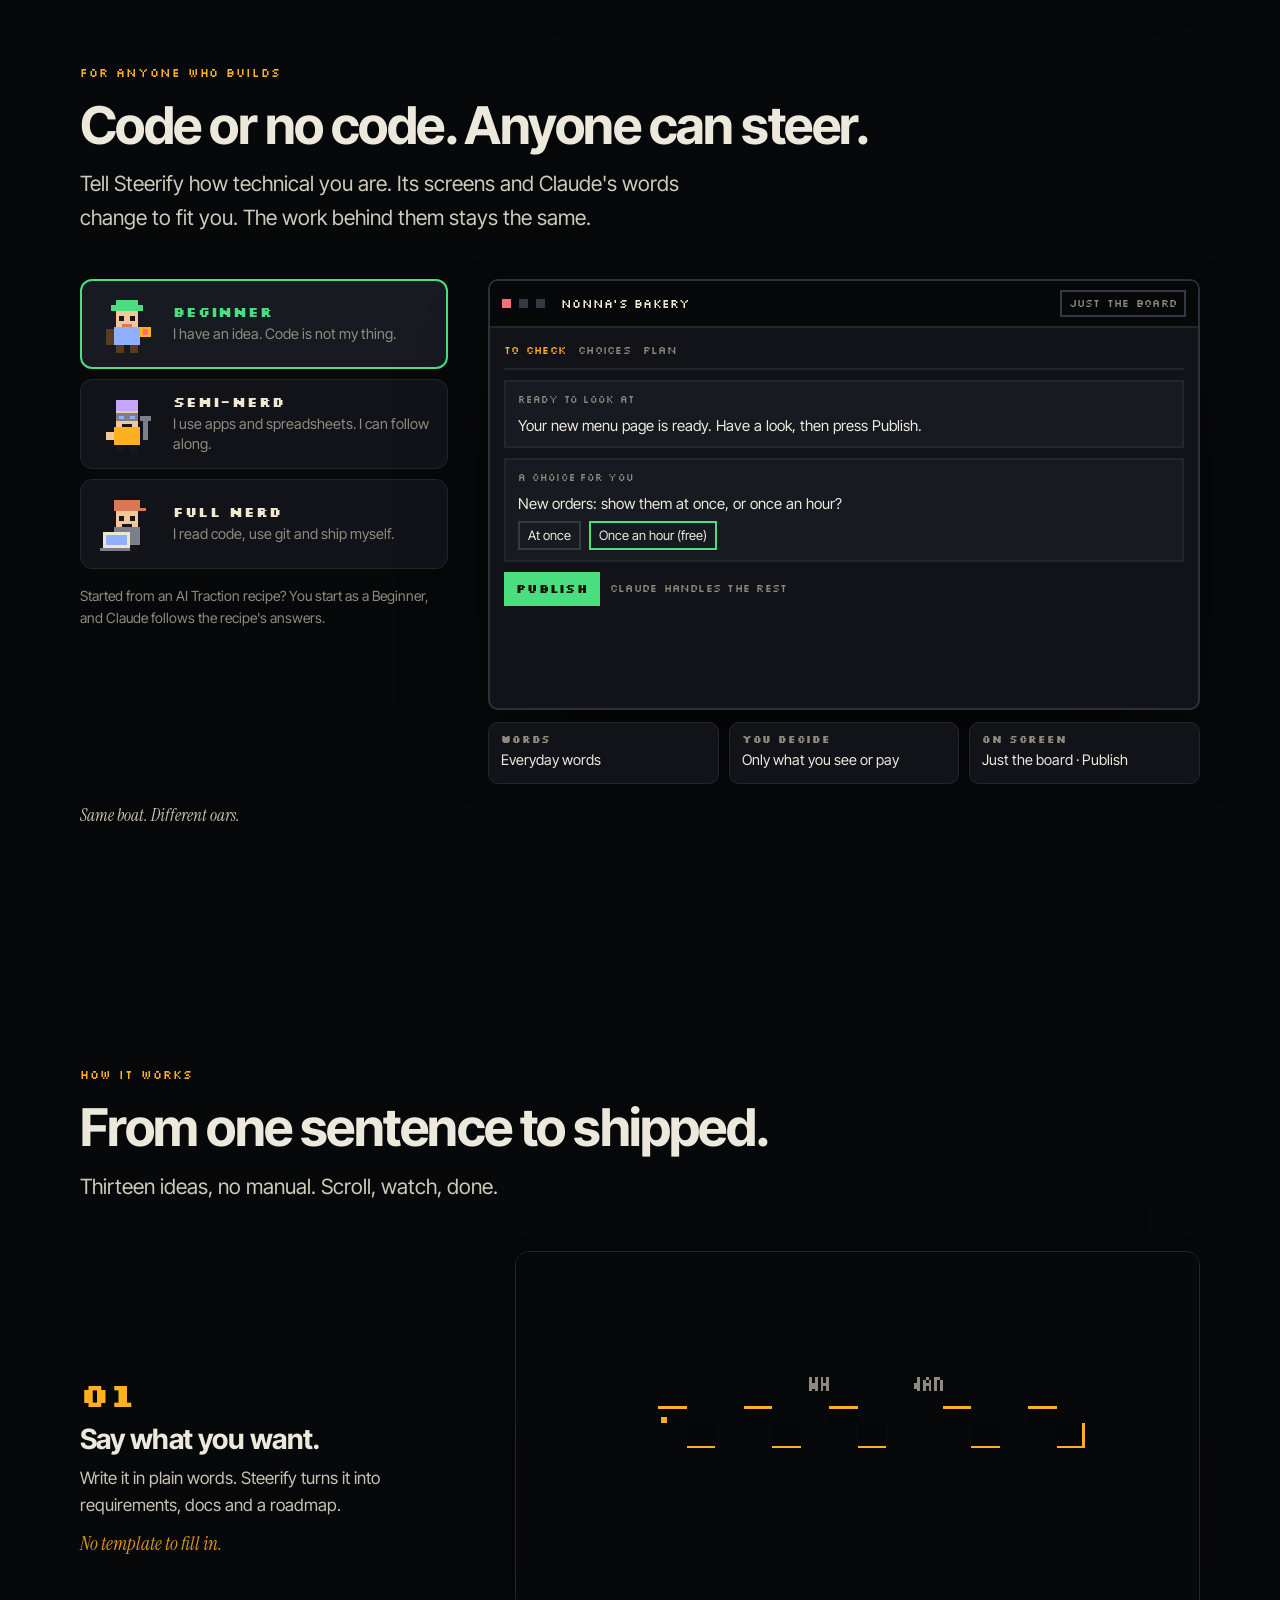
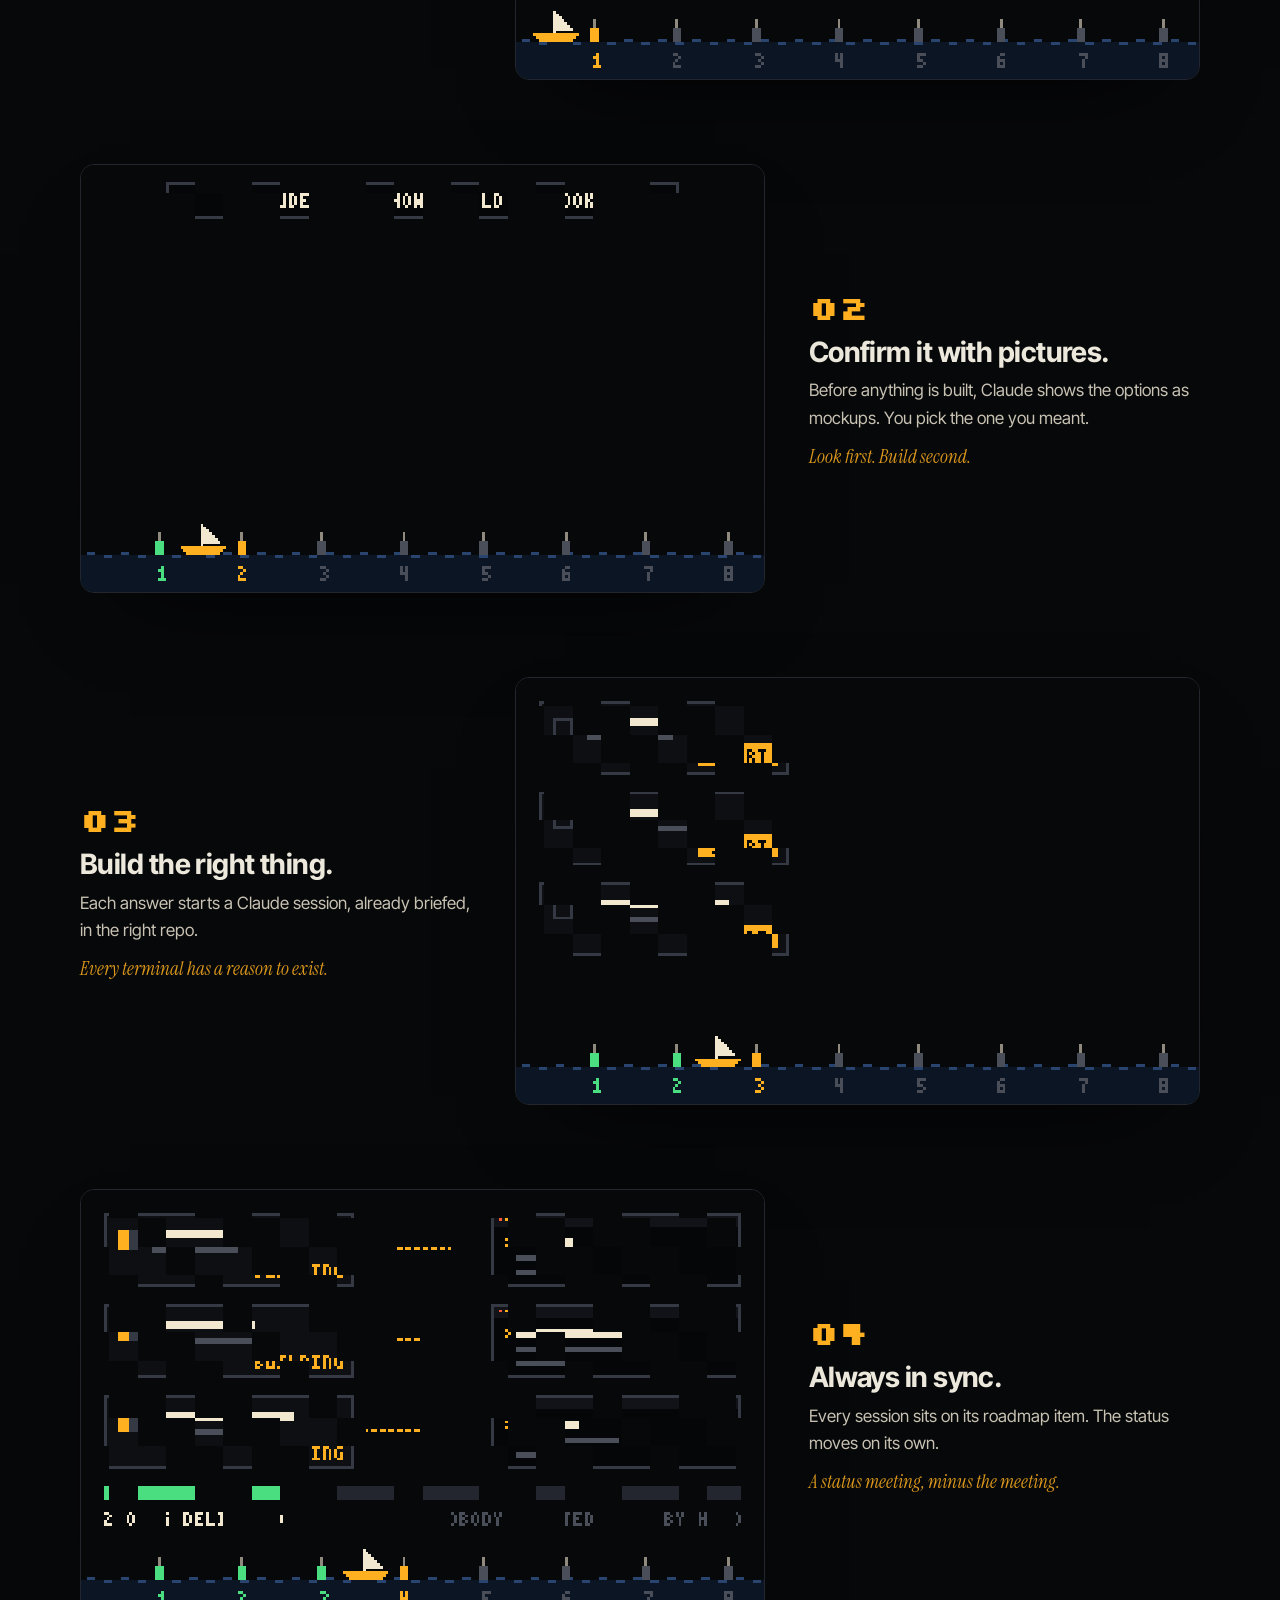
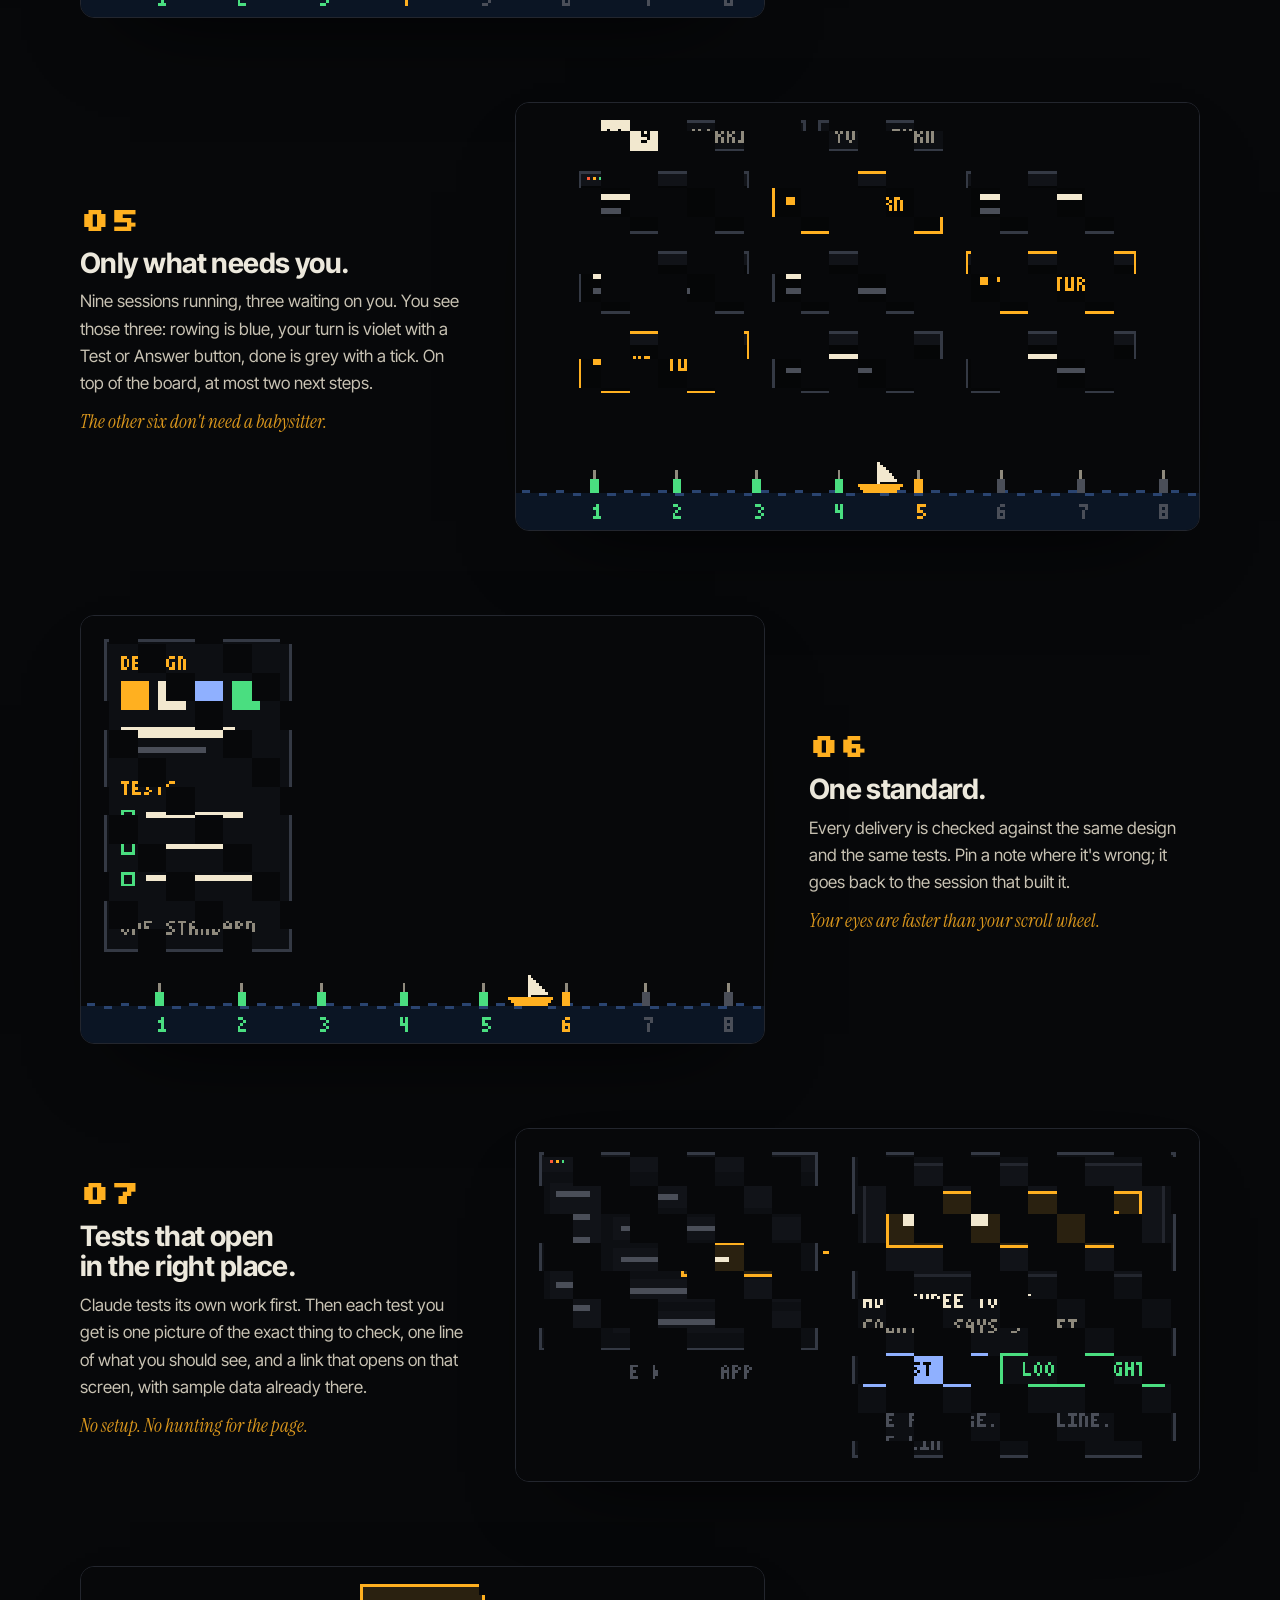
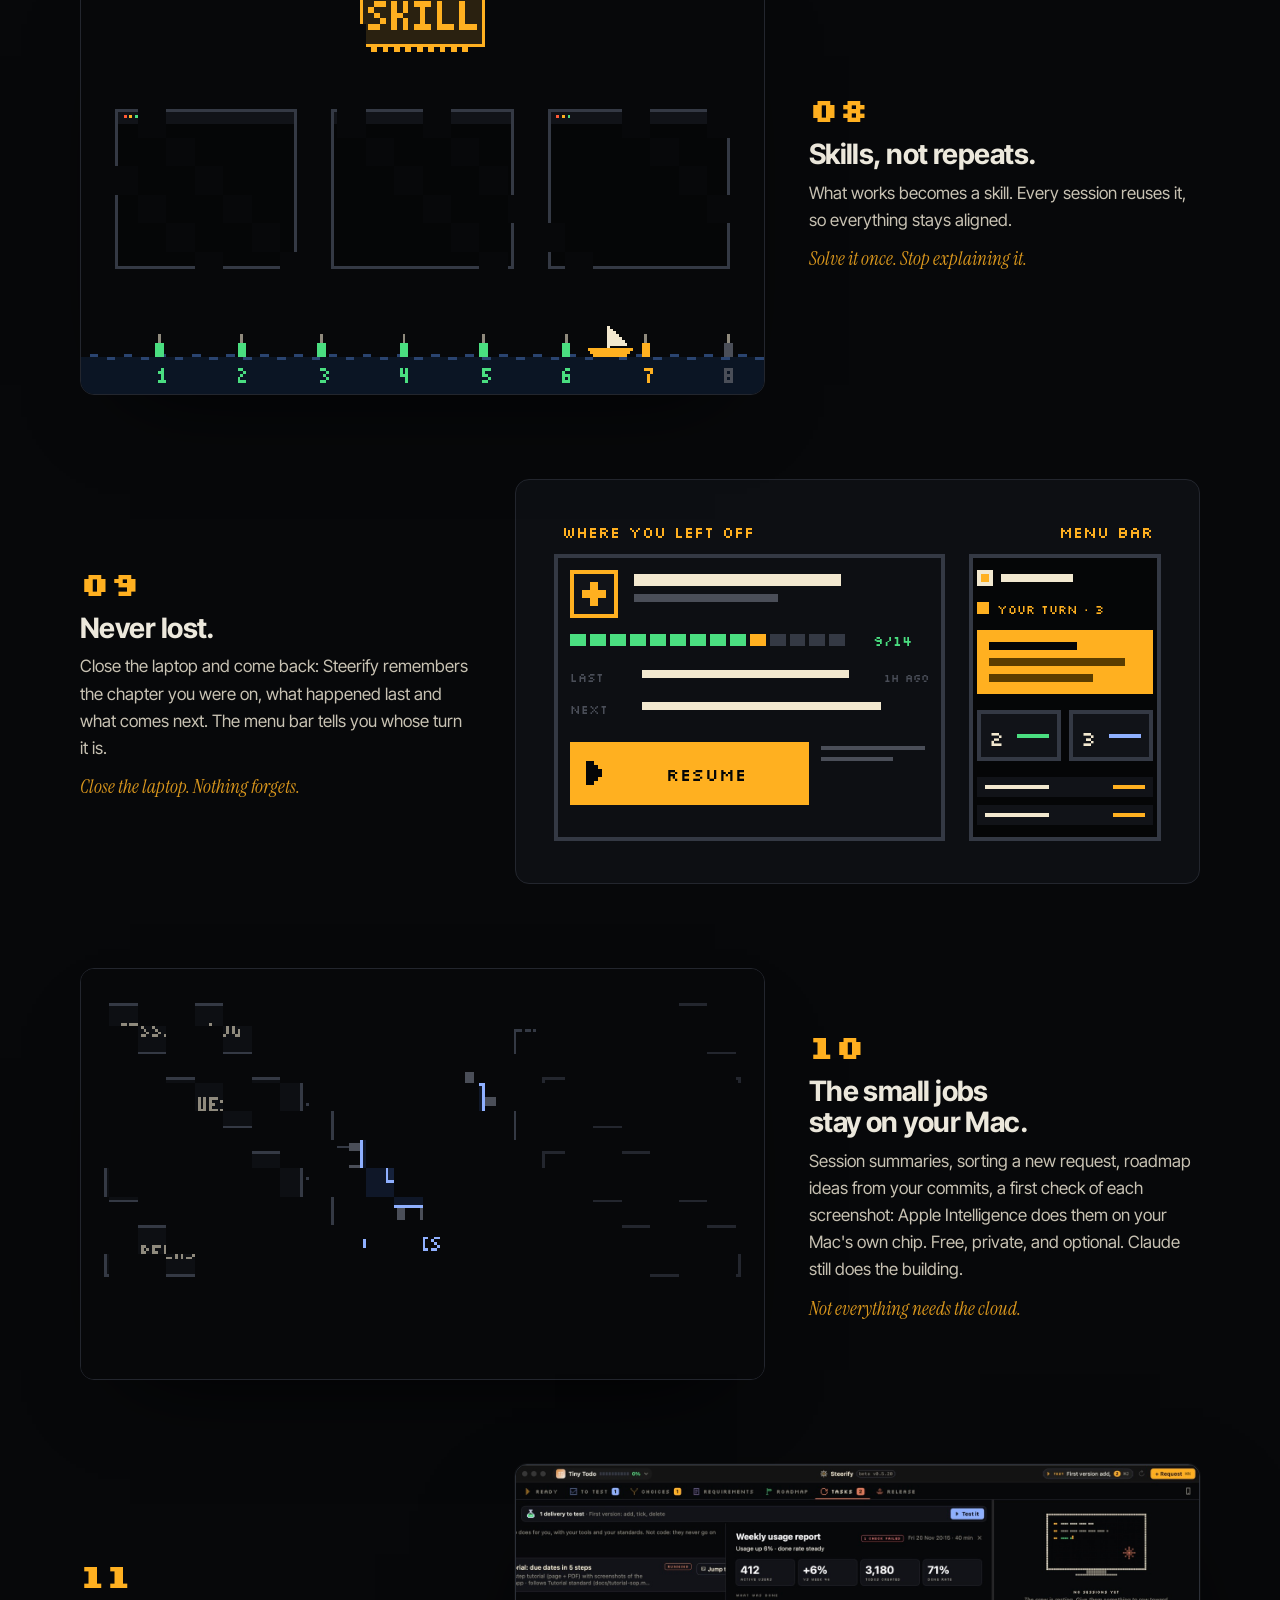
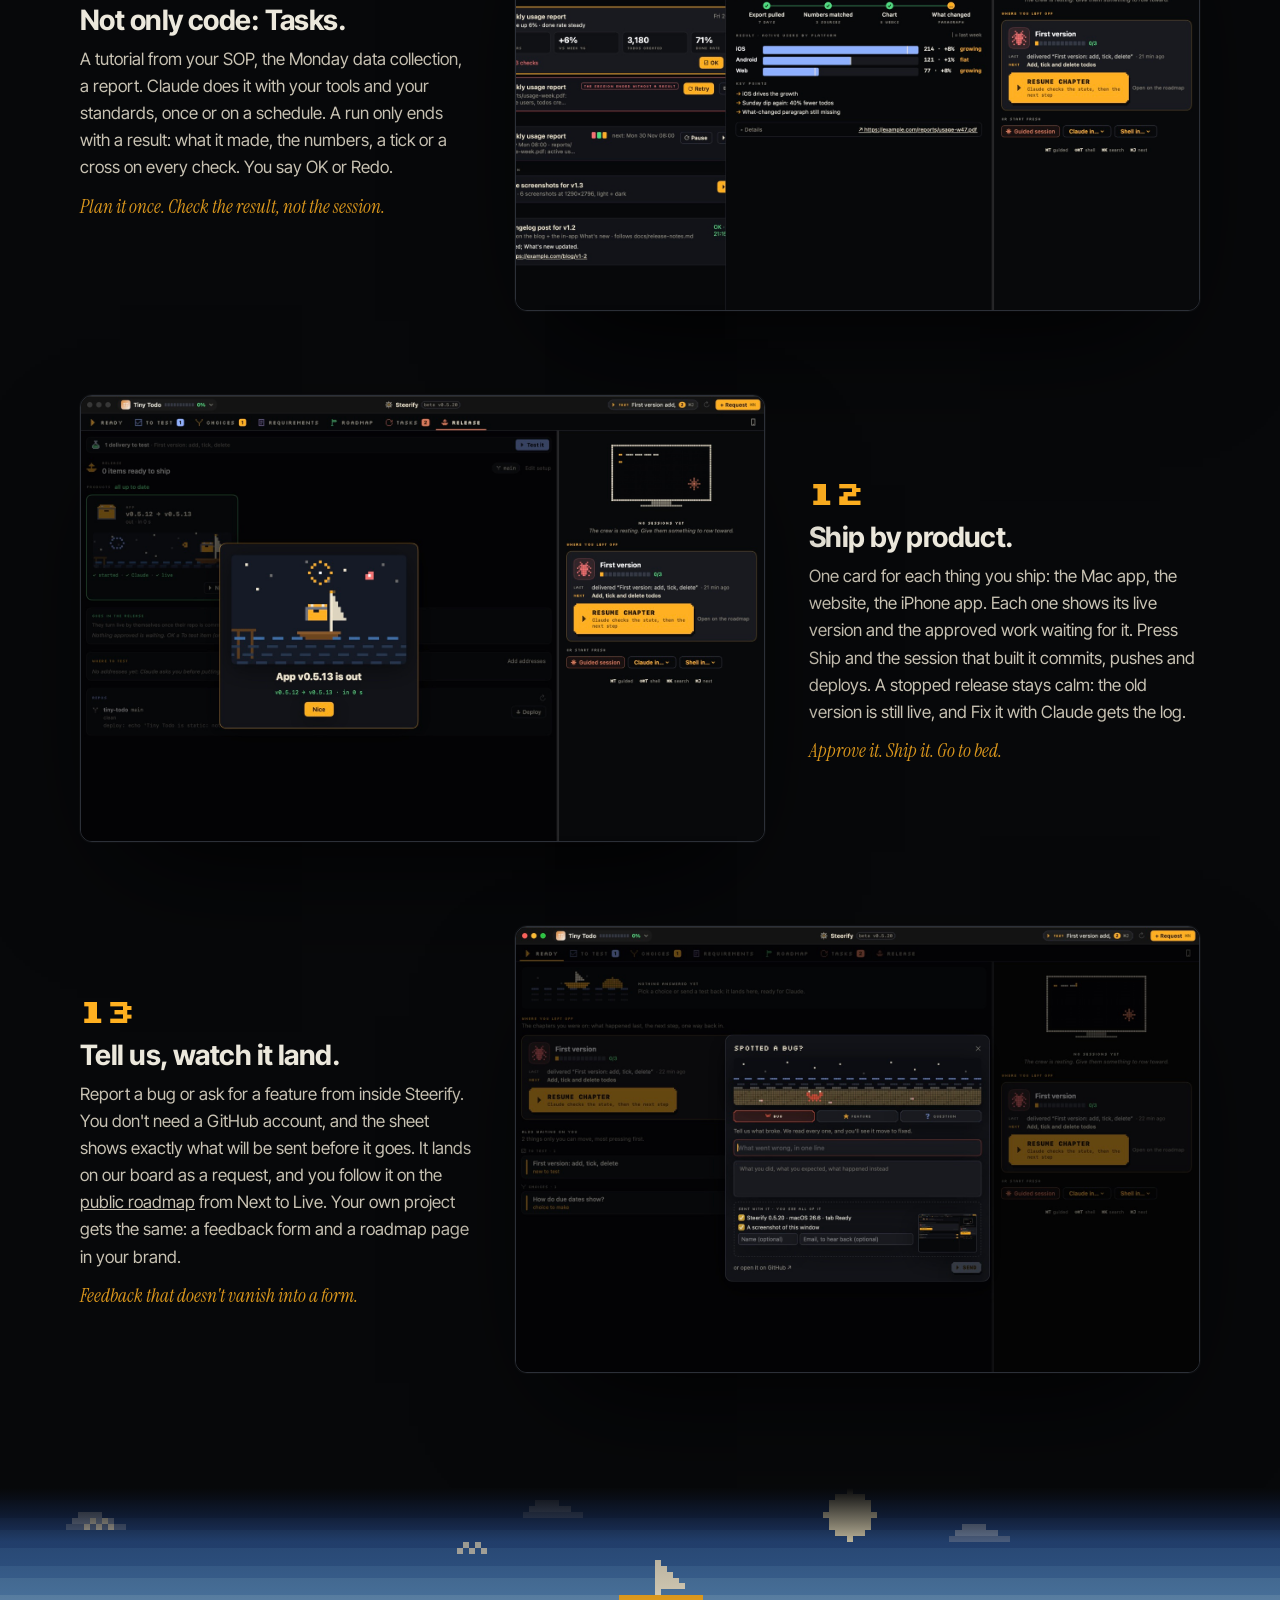
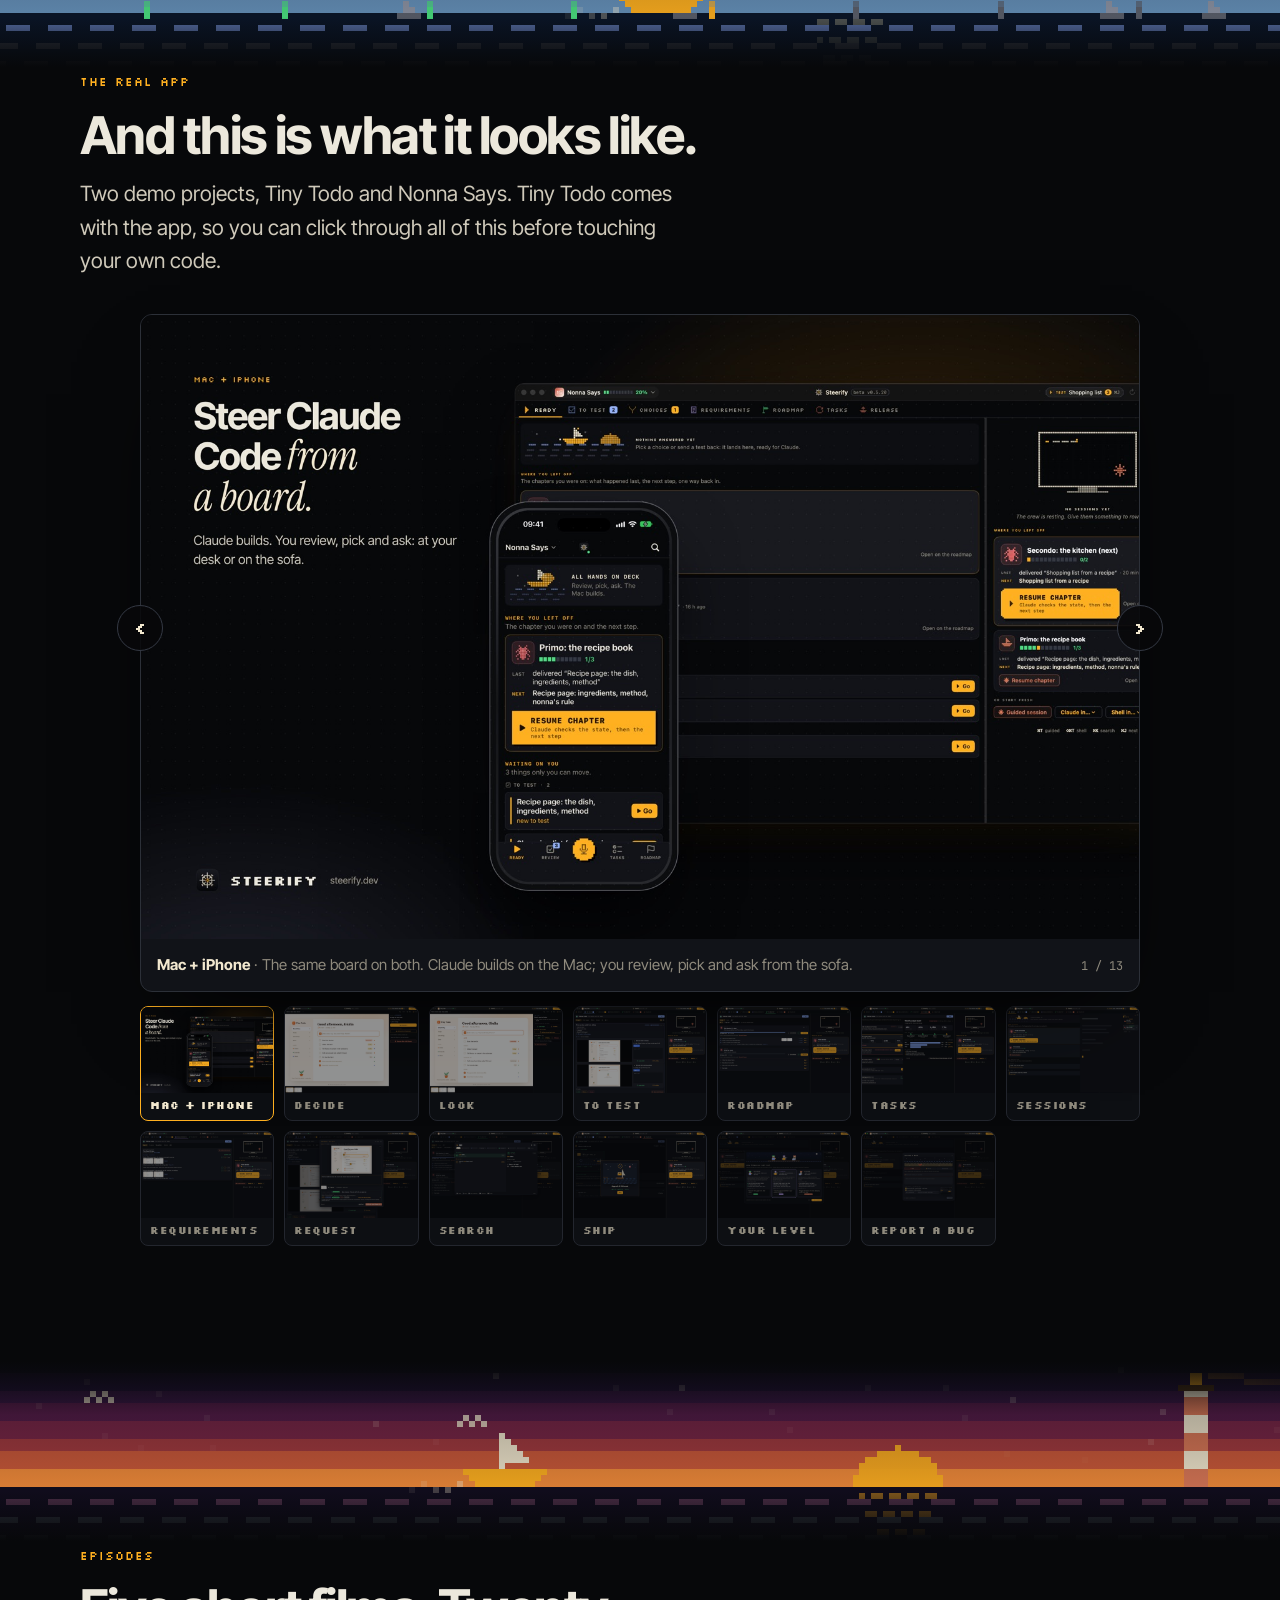
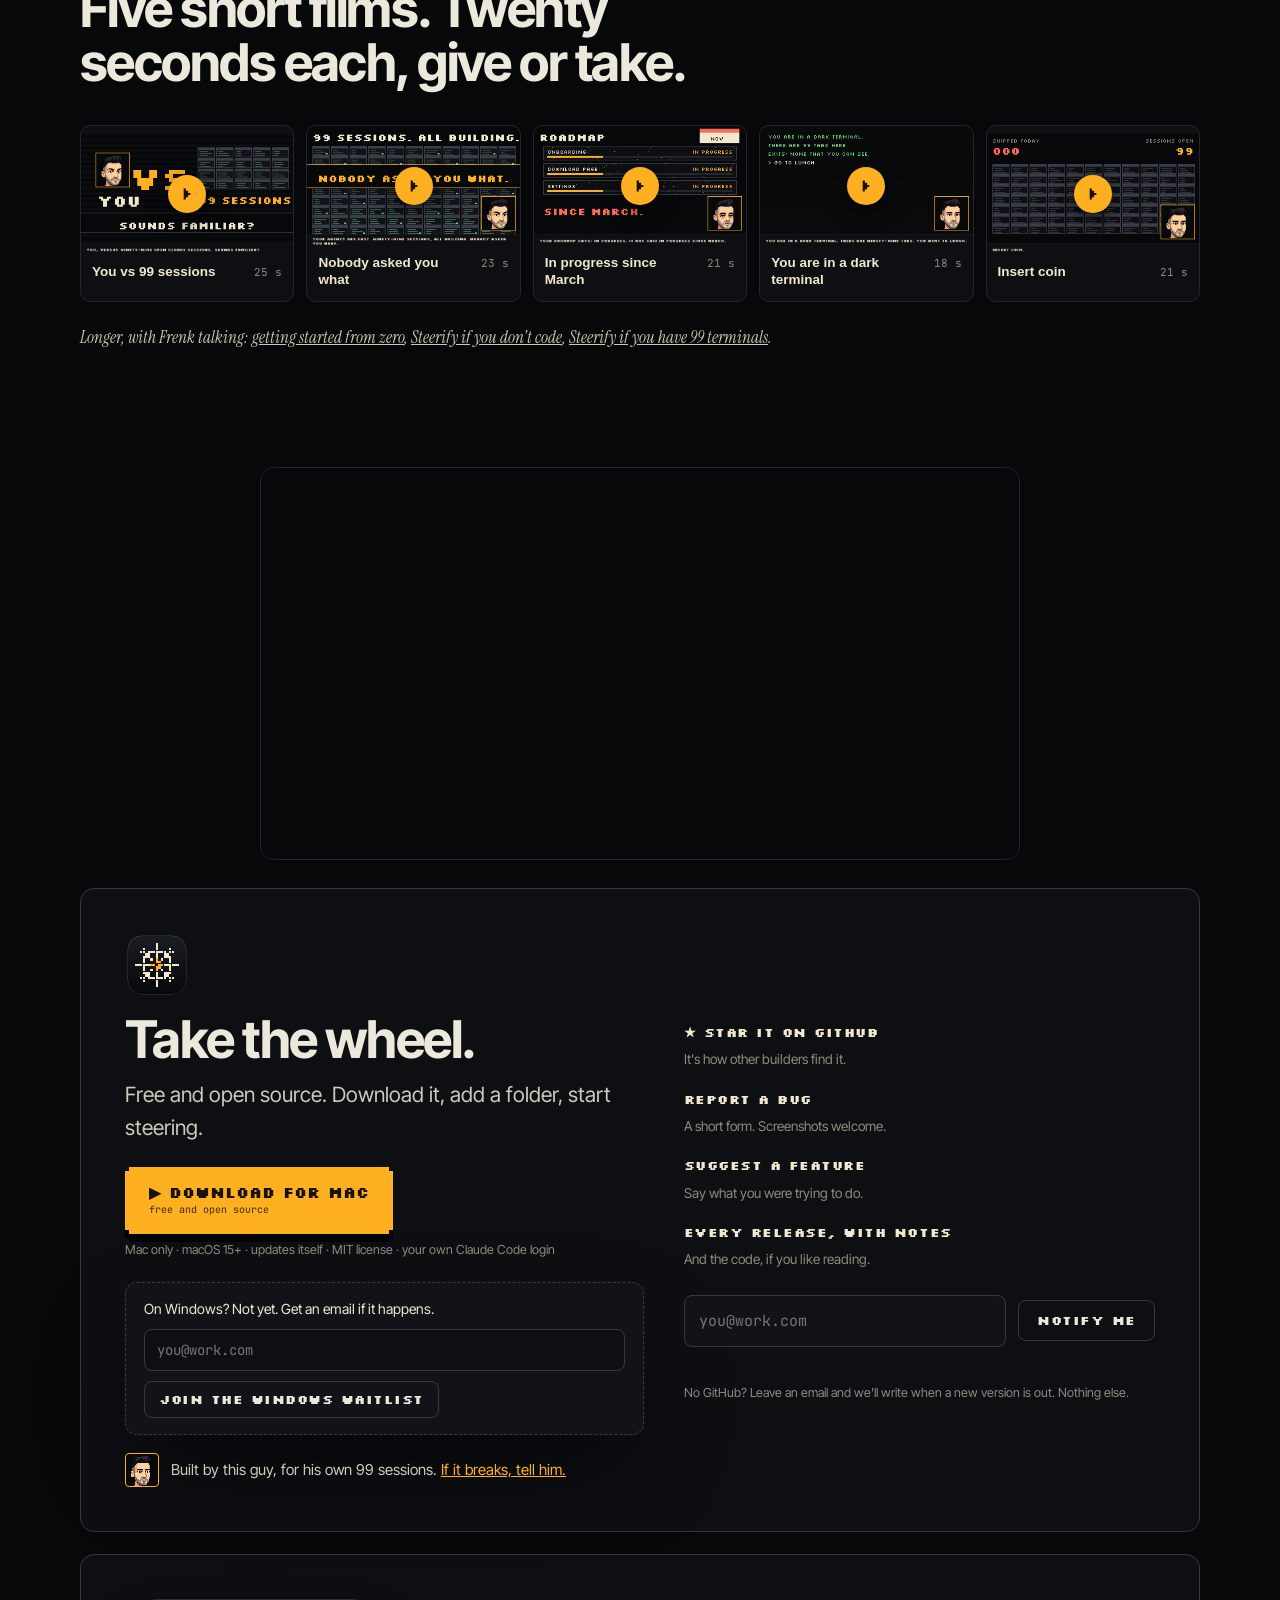
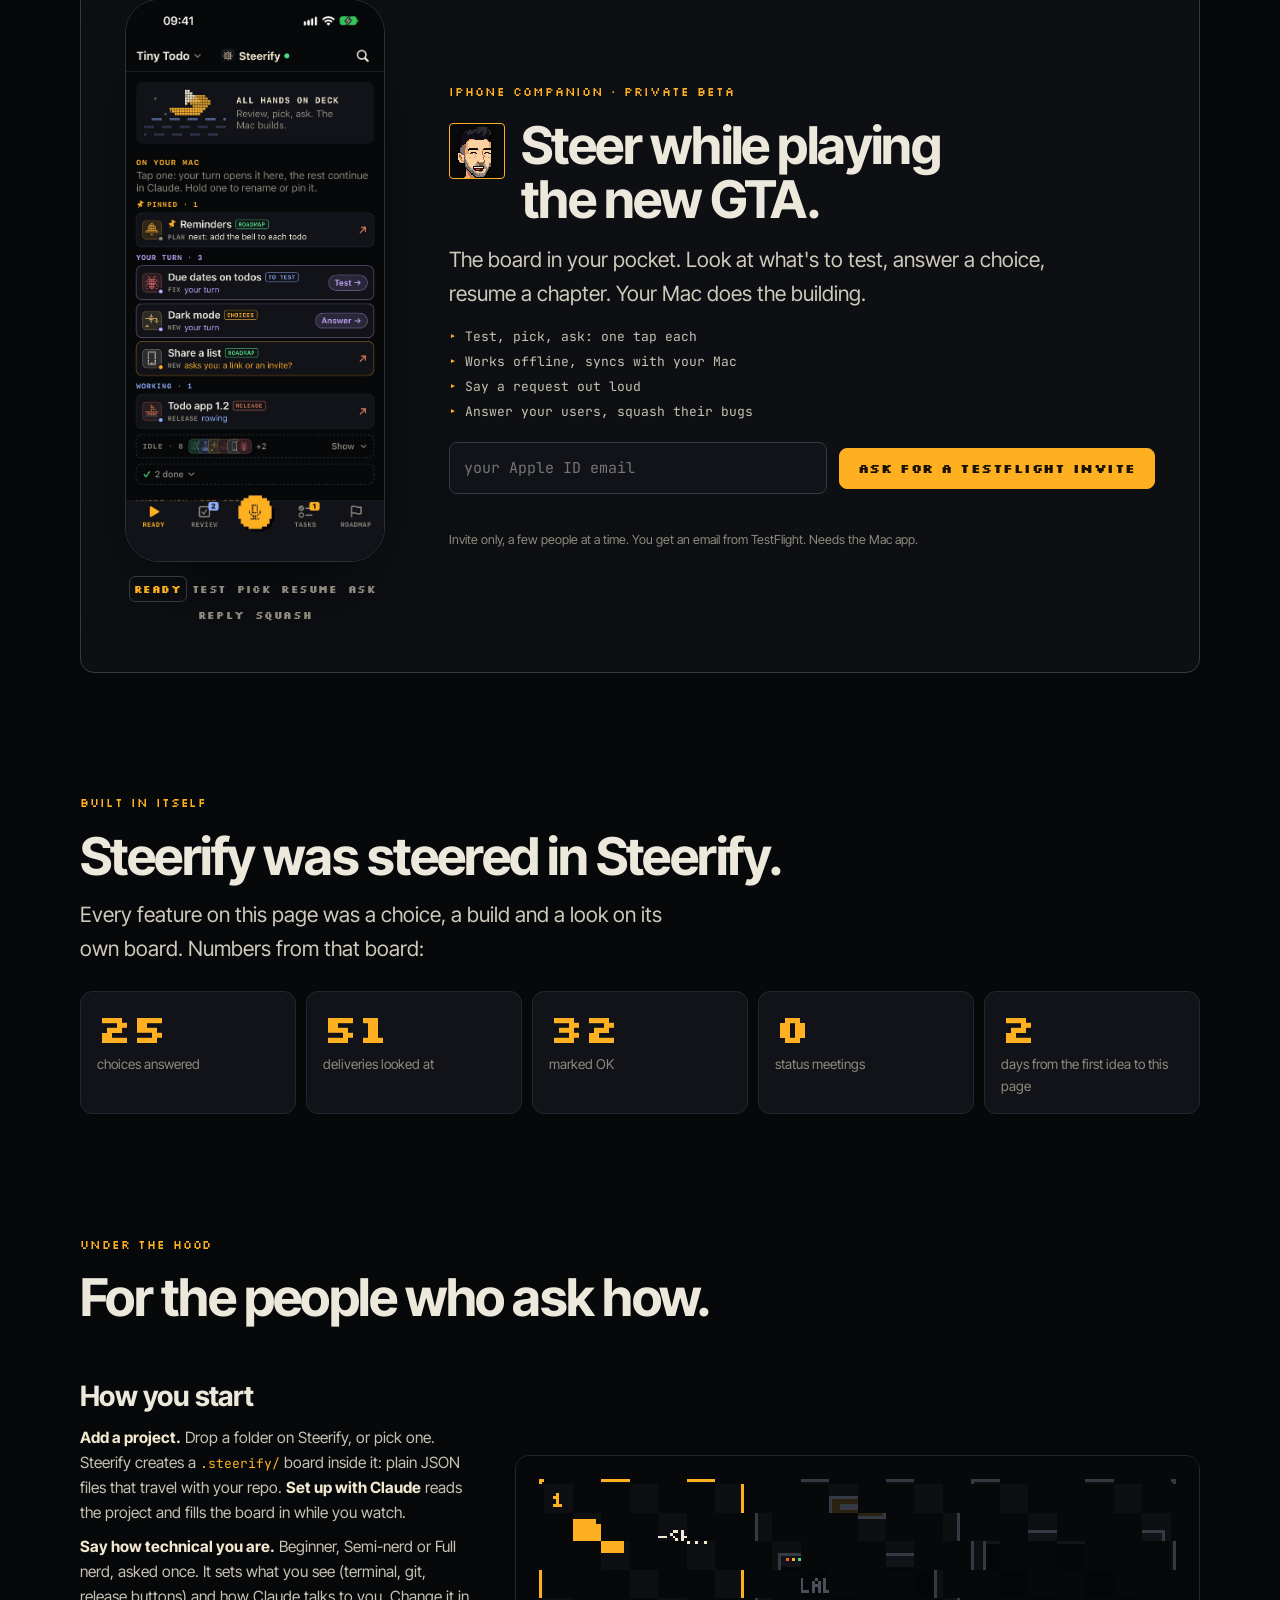
==== commit 0f5ca1f2: "Steerify 0.5.27 (sync 52fcbb7)" ====
--- a/site/index.html
+++ b/site/index.html
@@ -27,7 +27,7 @@
 <meta name="twitter:description" content="Steerify is a native Mac app for steering Claude Code across your projects: choices with mockups, visual review of finished work and a roadmap, next to the sessions doing the work. Ship more, read less.">
 <meta name="twitter:image" content="https://steerify.dev/assets/og-3.jpg">
 <meta name="twitter:image:alt" content="Steerify: 99 sessions open, 3 waiting on you. You decide. Claude builds. A free Mac app for steering Claude Code.">
-<script type="application/ld+json">{"@context":"https://schema.org","@graph":[{"@type":"WebSite","@id":"https://steerify.dev/#site","name":"Steerify","url":"https://steerify.dev/","inLanguage":"en","publisher":{"@type":"Person","name":"Frenk"}},{"@type":"SoftwareApplication","@id":"https://steerify.dev/#app","name":"Steerify","url":"https://steerify.dev/","applicationCategory":"DeveloperApplication","applicationSubCategory":"AI coding tool","operatingSystem":"macOS 15 or later","softwareVersion":"0.5.20","releaseNotes":"https://steerify.dev/releases.html","image":"https://steerify.dev/assets/og-3.jpg","screenshot":"https://steerify.dev/assets/shots/marketing/web/hero.jpg","description":"Steerify is a native Mac app for steering Claude Code across projects. It keeps a steering board (choices with mockups, visual review of finished work, requirements and a roadmap) next to the Claude Code terminal sessions doing the work. Claude asks, builds and delivers on the board; you choose, look and approve, and approved work ships in one click.","featureList":["Every roadmap item starts its own briefed Claude Code session in the right repo","Choices with a mockup per option, answered with one click","Visual review: finished work arrives as pictures, with notes pinned on the picture","Session status from Claude Code hooks: working, waiting on you, idle","Release tab by product: one card per thing you ship (Mac app, website, iPhone app), approved work is committed, pushed and deployed by the session that built it","Steerify MCP server so Claude updates the board directly","Tasks: non-code work Claude does on a schedule (tutorials, reports, data collection), each run ending in a result you check","Multi-project: every project's board lives in its own git repo","Updates itself: new versions download in the background, one click to restart","Report a bug or ask for a feature from inside the app, no GitHub account; follow it on the public roadmap","Process shells: your dev servers start, stop and log under the sessions","iPhone companion app: review, pick and file requests from the phone"],"offers":{"@type":"Offer","price":"0","priceCurrency":"EUR","availability":"https://schema.org/InStock","description":"Free and open source (MIT)"},"creator":{"@type":"Person","name":"Frenk"}},{"@type":"FAQPage","@id":"https://steerify.dev/#faq","mainEntity":[{"@type":"Question","name":"Is Steerify an AI?","acceptedAnswer":{"@type":"Answer","text":"No. Claude Code does the building, with your own login. Steerify is where you steer it. For small jobs like session summaries and sorting requests, it also uses Apple Intelligence on your Mac, when that is turned on."}},{"@type":"Question","name":"Do I need Claude Code?","acceptedAnswer":{"@type":"Answer","text":"Yes. Sessions run in a real terminal on your Mac. Steerify never sees your keys."}},{"@type":"Question","name":"Where does my board live?","acceptedAnswer":{"@type":"Answer","text":"In a folder of plain files in your own repo. Delete Steerify and it's all still yours."}},{"@type":"Question","name":"How does Steerify know what a Claude Code session is doing?","acceptedAnswer":{"@type":"Answer","text":"Through Claude Code hooks, never by reading the terminal output. Every session Steerify starts carries a few hooks (prompt, tool use, Stop, Notification, PermissionRequest), so it flips to working, idle or needs you the moment something happens. To tell finished from asked you something, it reads Claude's last reply in the session transcript. No polling, no tokens spent."}},{"@type":"Question","name":"How is Steerify different from T3 Code?","acceptedAnswer":{"@type":"Answer","text":"T3 Code manages agents: threads, branches and pull requests across Claude Code, Codex, Cursor and more, on every platform. Steerify manages decisions: choices with mockups, visual review and a roadmap, native on Mac, for Claude Code only. Running many agents? T3 Code. Tired of reading scrollback to decide? Steerify. Full comparison: https://steerify.dev/t3-code-alternative.html"}},{"@type":"Question","name":"Can Claude do work that isn't code?","acceptedAnswer":{"@type":"Answer","text":"Yes: that's the Tasks tab. A tutorial from your SOP, a weekly report, a data collection with your own tools. Give it an outcome and a few checks, run it once or on a schedule. Each run ends with a result you OK or send back; a run that never reports shows up as No result."}},{"@type":"Question","name":"What does it cost?","acceptedAnswer":{"@type":"Answer","text":"Nothing. Steerify is free and open source (MIT). You bring your own Claude Code login. Not made by Anthropic; Claude is their trademark."}},{"@type":"Question","name":"Found a bug? Want a feature?","acceptedAnswer":{"@type":"Answer","text":"Press the Beta pill or the Help menu: Report a bug, Ask for a feature, or a question. It shows exactly what gets sent (version, a screenshot if you want), and you see it move to fixed. GitHub issues work too."}},{"@type":"Question","name":"Is there a Windows version?","acceptedAnswer":{"@type":"Answer","text":"Not yet. Steerify is a native Mac app, and a Windows version means writing the whole app again. Leave your email on the Windows waitlist at https://steerify.dev/#windows: if enough people ask, it gets built, and you hear first."}}]}]}</script>
+<script type="application/ld+json">{"@context":"https://schema.org","@graph":[{"@type":"WebSite","@id":"https://steerify.dev/#site","name":"Steerify","url":"https://steerify.dev/","inLanguage":"en","publisher":{"@type":"Person","name":"Frenk"}},{"@type":"SoftwareApplication","@id":"https://steerify.dev/#app","name":"Steerify","url":"https://steerify.dev/","applicationCategory":"DeveloperApplication","applicationSubCategory":"AI coding tool","operatingSystem":"macOS 15 or later","softwareVersion":"0.5.26","releaseNotes":"https://steerify.dev/releases.html","image":"https://steerify.dev/assets/og-3.jpg","screenshot":"https://steerify.dev/assets/shots/marketing/web/hero.jpg","description":"Steerify is a native Mac app for steering Claude Code across projects. It keeps a steering board (choices with mockups, visual review of finished work, requirements and a roadmap) next to the Claude Code terminal sessions doing the work. Claude asks, builds and delivers on the board; you choose, look and approve, and approved work ships in one click.","featureList":["Every roadmap item starts its own briefed Claude Code session in the right repo","Choices with a mockup per option, answered with one click","Visual review: finished work arrives as pictures, with notes pinned on the picture","Session status from Claude Code hooks: working, waiting on you, idle","Release tab by product: one card per thing you ship (Mac app, website, iPhone app), approved work is committed, pushed and deployed by the session that built it","Steerify MCP server so Claude updates the board directly","Tasks: non-code work Claude does on a schedule (tutorials, reports, data collection), each run ending in a result you check","Multi-project: every project's board lives in its own git repo","Updates itself: new versions download in the background, one click to restart","Report a bug or ask for a feature from inside the app, no GitHub account; follow it on the public roadmap","Process shells: your dev servers start, stop and log under the sessions","iPhone companion app: review, pick and file requests from the phone; reply to users and squash their bugs"],"offers":{"@type":"Offer","price":"0","priceCurrency":"EUR","availability":"https://schema.org/InStock","description":"Free and open source (MIT)"},"creator":{"@type":"Person","name":"Frenk"}},{"@type":"FAQPage","@id":"https://steerify.dev/#faq","mainEntity":[{"@type":"Question","name":"Is Steerify an AI?","acceptedAnswer":{"@type":"Answer","text":"No. Claude Code does the building, with your own login. Steerify is where you steer it. For small jobs like session summaries and sorting requests, it also uses Apple Intelligence on your Mac, when that is turned on."}},{"@type":"Question","name":"Do I need Claude Code?","acceptedAnswer":{"@type":"Answer","text":"Yes. Sessions run in a real terminal on your Mac. Steerify never sees your keys."}},{"@type":"Question","name":"Where does my board live?","acceptedAnswer":{"@type":"Answer","text":"In a folder of plain files in your own repo. Delete Steerify and it's all still yours."}},{"@type":"Question","name":"How does Steerify know what a Claude Code session is doing?","acceptedAnswer":{"@type":"Answer","text":"Through Claude Code hooks, never by reading the terminal output. Every session Steerify starts carries a few hooks (prompt, tool use, Stop, Notification, PermissionRequest), so it flips to working, idle or needs you the moment something happens. To tell finished from asked you something, it reads Claude's last reply in the session transcript. No polling, no tokens spent."}},{"@type":"Question","name":"How is Steerify different from T3 Code?","acceptedAnswer":{"@type":"Answer","text":"T3 Code manages agents: threads, branches and pull requests across Claude Code, Codex, Cursor and more, on every platform. Steerify manages decisions: choices with mockups, visual review and a roadmap, native on Mac, for Claude Code only. Running many agents? T3 Code. Tired of reading scrollback to decide? Steerify. Full comparison: https://steerify.dev/t3-code-alternative.html"}},{"@type":"Question","name":"Can Claude do work that isn't code?","acceptedAnswer":{"@type":"Answer","text":"Yes: that's the Tasks tab. A tutorial from your SOP, a weekly report, a data collection with your own tools. Give it an outcome and a few checks, run it once or on a schedule. Each run ends with a result you OK or send back; a run that never reports shows up as No result."}},{"@type":"Question","name":"What does it cost?","acceptedAnswer":{"@type":"Answer","text":"Nothing. Steerify is free and open source (MIT). You bring your own Claude Code login. Not made by Anthropic; Claude is their trademark."}},{"@type":"Question","name":"Found a bug? Want a feature?","acceptedAnswer":{"@type":"Answer","text":"Press the Beta pill or the Help menu: Report a bug, Ask for a feature, or a question. It shows exactly what gets sent (version, a screenshot if you want), and you see it move to fixed. GitHub issues work too."}},{"@type":"Question","name":"Is there a Windows version?","acceptedAnswer":{"@type":"Answer","text":"Not yet. Steerify is a native Mac app, and a Windows version means writing the whole app again. Leave your email on the Windows waitlist at https://steerify.dev/#windows: if enough people ask, it gets built, and you hear first."}}]}]}</script>
 <link rel="preconnect" href="https://fonts.googleapis.com">
 <link rel="stylesheet" href="https://fonts.googleapis.com/css2?family=Silkscreen:wght@400;700&family=Instrument+Serif:ital@1&family=Inter+Tight:wght@400;500;600;700&family=JetBrains+Mono:wght@400;500&display=swap">
 <link rel="stylesheet" href="assets/site.css?v=15">
@@ -336,7 +336,7 @@
         </div>
       </div>
       <div class="beta iphone" id="iphone">
-        <div class="ip-phone"><figure class="phone ip-rotate" data-rotate><img src="assets/shots/demo/iphone/web/sessions.jpg" width="1206" height="2622" alt="Steerify on iPhone: the sessions on your Mac, three waiting on you, with Test and Answer" class="on"><img src="assets/shots/demo/iphone/web/test.jpg" width="1206" height="2622" loading="lazy" alt="To test on iPhone: the delivery as a picture, pinch to zoom, then OK, Refine or Broken"><img src="assets/shots/demo/iphone/web/choice.jpg" width="1206" height="2622" loading="lazy" alt="A choice on iPhone: option A as a picture of the app, a note for Claude, Pick"><img src="assets/shots/demo/iphone/web/roadmap.jpg" width="1206" height="2622" loading="lazy" alt="The roadmap on iPhone: chapters with core progress, Resume chapter, items in review"><img src="assets/shots/demo/iphone/web/request.jpg" width="1206" height="2622" loading="lazy" alt="A new request said out loud on iPhone, sorted as a refinement and filed under a chapter"></figure><div class="ip-dots" role="group" aria-label="iPhone screens"><button type="button" data-i="0" aria-current="true">Ready</button><button type="button" data-i="1">Test</button><button type="button" data-i="2">Pick</button><button type="button" data-i="3">Resume</button><button type="button" data-i="4">Ask</button></div></div>
+        <div class="ip-phone"><figure class="phone ip-rotate" data-rotate><img src="assets/shots/demo/iphone/web/sessions.jpg" width="1206" height="2622" alt="Steerify on iPhone: the sessions on your Mac, three waiting on you, with Test and Answer" class="on"><img src="assets/shots/demo/iphone/web/test.jpg" width="1206" height="2622" loading="lazy" alt="To test on iPhone: the delivery as a picture, pinch to zoom, then OK, Refine or Broken"><img src="assets/shots/demo/iphone/web/choice.jpg" width="1206" height="2622" loading="lazy" alt="A choice on iPhone: option A as a picture of the app, a note for Claude, Pick"><img src="assets/shots/demo/iphone/web/roadmap.jpg" width="1206" height="2622" loading="lazy" alt="The roadmap on iPhone: chapters with core progress, Resume chapter, items in review"><img src="assets/shots/demo/iphone/web/request.jpg" width="1206" height="2622" loading="lazy" alt="A new request said out loud on iPhone, sorted as a refinement and filed under a chapter"><img src="assets/shots/demo/iphone/web/reply.jpg" width="1206" height="2622" loading="lazy" alt="A user's bug on iPhone: Start on your Mac or Discard, and the reply draft to them with Edit and Send"><img src="assets/shots/demo/iphone/web/squash.jpg" width="1206" height="2622" loading="lazy" alt="Bug squash on iPhone: 3 bugs from your users, the urgent ones ticked, Cook 2 with Claude"></figure><div class="ip-dots" role="group" aria-label="iPhone screens"><button type="button" data-i="0" aria-current="true">Ready</button><button type="button" data-i="1">Test</button><button type="button" data-i="2">Pick</button><button type="button" data-i="3">Resume</button><button type="button" data-i="4">Ask</button><button type="button" data-i="5">Reply</button><button type="button" data-i="6">Squash</button></div></div>
         <div>
           <span class="eyebrow">iPhone companion · private beta</span>
           <div class="ip-head">
@@ -348,6 +348,7 @@
             <li>Test, pick, ask: one tap each</li>
             <li>Works offline, syncs with your Mac</li>
             <li>Say a request out loud</li>
+            <li>Answer your users, squash their bugs</li>
           </ul>
           <form id="ios-form" class="beta-form" data-formspree="mrpqlrrj" data-kind="testflight" novalidate>
             <label class="sr" for="ios-email">Your Apple ID email</label>
